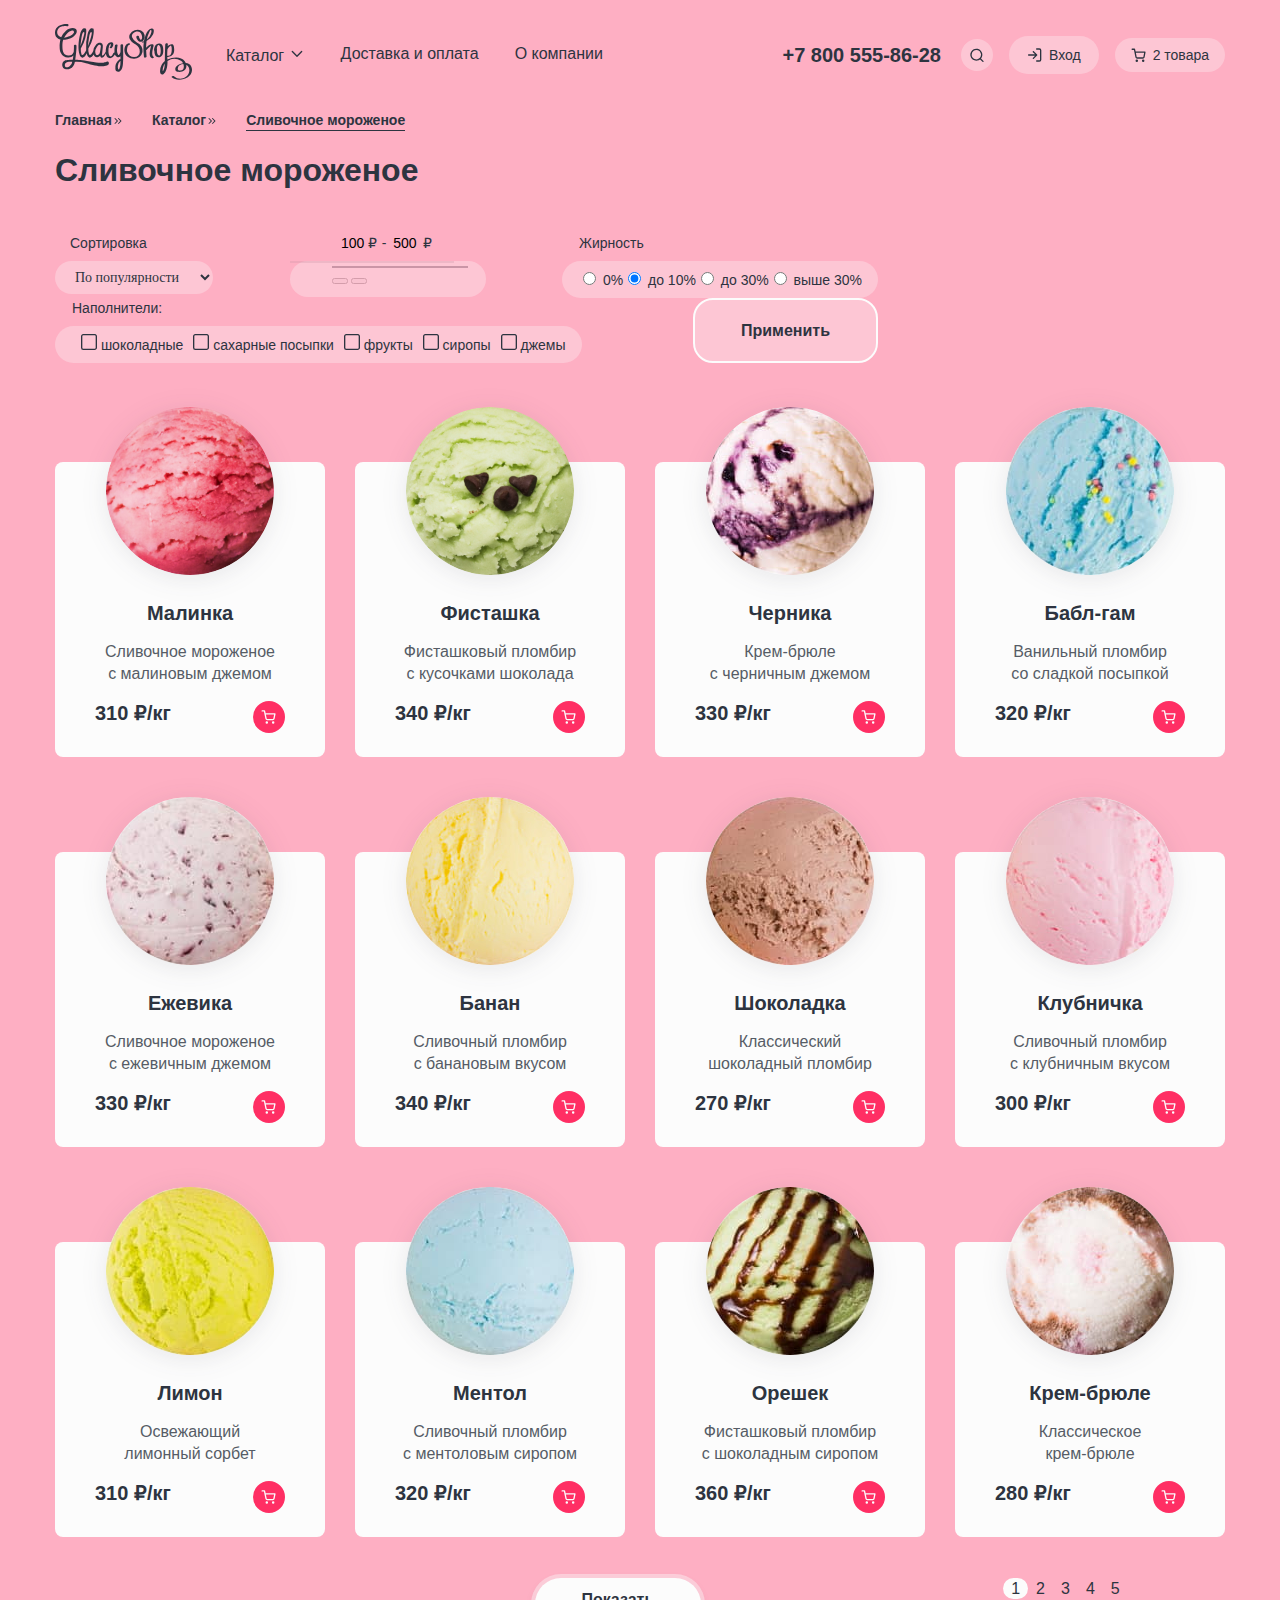
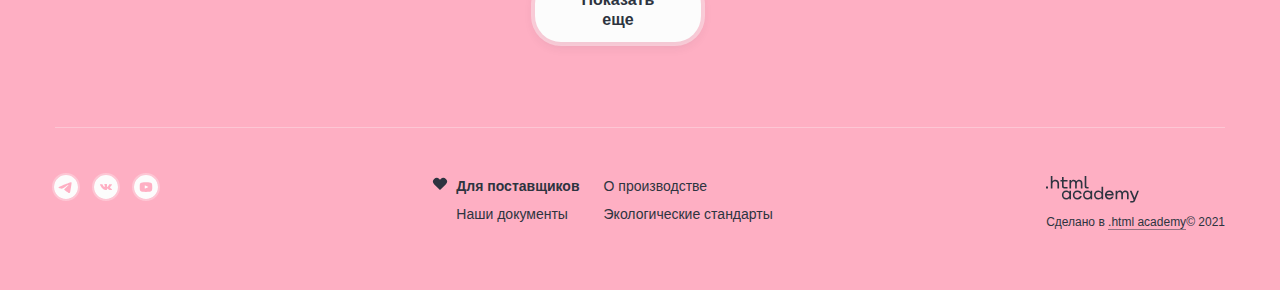
==== catalog.html @ df7fa011 "Вносит правки" ====
<!DOCTYPE html>
<html lang="ru">
  <head>
    <meta charset="utf-8">
    <title>HTML Academy: Глейси</title>
    <link rel="stylesheet" href="styles/styles.css">
  </head>
  <body>
    <header class="page-header">
      <nav class="navigation">
        <a class="main-logo" href="index.html">
          <img src="images/gllacy-logo.svg" width="137" height="56" alt="Логотип Глейси">
        </a>
        <ul class="navigation-list">
          <li class="navigation-item"> <!--Добавить к каталогу класс navigation-link-catalog для отображения выпадающего меню-->

            <a class="navigation-link navigation-link-catalog" href="catalog.html">
              Каталог
              <svg xmlns="http://www.w3.org/2000/svg" class="catalog-arrow-down" width="16" height="17" fill="none" viewBox="0 0 16 17"><path fill="#2D3440" fill-rule="evenodd" d="M3.808 7.053a.667.667 0 1 0-.943.943l4.66 4.66a.664.664 0 0 0 .955 0l4.661-4.66a.667.667 0 0 0-.942-.943l-4.196 4.195-4.195-4.195Z" clip-rule="evenodd"/></svg></a>
            <ul class="navigation-list-sub">
              <li class="navigation-item-sub">
                <a class="navigation-link-sub" href="#" >Новинки</a>
              </li>
              <li class="navigation-item-sub">
                <a class="navigation-link-sub" href="catalog.html" >Сливочное</a>
              </li>
              <li class="navigation-item-sub">
                <a class="navigation-link-sub" href="#" >Щербеты</a>
              </li>
              <li class="navigation-item-sub">
                <a class="navigation-link-sub" href="#" >Фруктовый лед</a>
              </li>
              <li class="navigation-item-sub">
                <a class="navigation-link-sub" href="#" >Мелорин</a>
              </li>
            </ul>
          </li>
          <li class="navigation-item">
            <a class="navigation-link" href="delivery-and-payment.html" >Доставка и оплата</a>
          </li>
          <li class="navigation-item">
            <a class="navigation-link" href="about.html" >О компании</a>
          </li>
        </ul>
        <address class="contacts-address">
          <a class="contacts-phone" href="tel:+78005558628">+7 800 555-86-28</a>
        </address>
        <ul class="navigation-list navigation-list-icon">
          <li class="navigation-item-icon">
            <a class="navigation-link-icon navigation-link-search" href="#">
              <span class="visually-hidden">
                Поиск
              </span>
              <svg xmlns="http://www.w3.org/2000/svg" class="navigation-icon" width="16" height="17" fill="none" viewBox="0 0 16 17"><path fill="#2D3440" fill-rule="evenodd" d="M2.663 8.188a4.667 4.667 0 1 1 8.028 3.237.67.67 0 0 0-.123.124 4.667 4.667 0 0 1-7.904-3.361Zm8.412 4.688a6 6 0 1 1 .943-.943l2.45 2.45a.667.667 0 1 1-.943.943l-2.45-2.45Z" clip-rule="evenodd"/></svg>
            </a>
            <div class="popover-search">
              <div class="popover-search-content">
                <form action="" method="get">
                  <input class="popover-search-field" name="search-popover" placeholder="Поиск по сайту" type="search">
                </form>
              </div>
            </div>
          </li>
          <li class="navigation-item-icon">
            <a class="navigation-link-icon navigation-link-login" href="#">
              <svg xmlns="http://www.w3.org/2000/svg" class="navigation-icon" width="16" height="17" fill="none" viewBox="0 0 16 17"><path fill="#2D3440" fill-rule="evenodd" d="M9 2.525c0-.369.298-.667.667-.667h2.666a2 2 0 0 1 2 2v9.333a2 2 0 0 1-2 2H9.667a.667.667 0 0 1 0-1.333h2.666A.667.667 0 0 0 13 13.19V3.858a.666.666 0 0 0-.667-.667H9.667A.667.667 0 0 1 9 2.525ZM5.862 4.72c.26-.26.682-.26.943 0l3.329 3.329a.69.69 0 0 1 .129.177.664.664 0 0 1-.13.774l-3.328 3.33a.667.667 0 1 1-.943-.944l2.195-2.195h-6.39a.667.667 0 1 1 0-1.333h6.39L5.862 5.663a.667.667 0 0 1 0-.943Z" clip-rule="evenodd"/></svg>
              Вход</a>
              <div class="popover-login">
                <div class="popover-login-content">
                  <h2 class="popover-login-title">Личный кабинет</h2>
                  <form class="login-form" action="https://echo.htmlacademy.ru/" method="post">
                    <p class="field-group">
                      <label for="login-email" class="visually-hidden">Email</label>
                <input class="login-form-field login-form-field-email" placeholder="email@example.com" type="email" name="login-email" id="login-email" required>
                    </p>
                    <p class="field-group">
                      <label class="visually-hidden" for="login-password">Пароль</label>
                      <input class="login-form-field"  placeholder="Введите пароль" type="password" id="login-password" name="login-password" required>
                    </p>
                  </form>
                  <div class="login-footer">
                      <button class="button login-button button-red" type="submit">Войти</button>
                    <ul class="popover-login-link">
                      <li class="login-link"><a href="#">Забыли пароль?</a></li>
                      <li class="login-link"><a href="#">Регистрация</a></li>
                    </ul>
                  </div>
                </div>
              </div>
          </li>
          <li class="navigation-item-icon">

            <!--Добавить navigation-link-basket-none для отображения поповера с отсутствием товаров-->

            <a class="navigation-link-icon navigation-link-basket" href="#">
              <span class="visually-hidden">Корзина</span>
              <svg xmlns="http://www.w3.org/2000/svg" class="navigation-icon" width="16" height="17" fill="none" viewBox="0 0 16 17"><path fill="#2D3440" fill-rule="evenodd" d="M1.167 2.108a.667.667 0 0 0 0 1.333h1.77l.468 2.336a.664.664 0 0 0 .011.053l.967 4.833a1.826 1.826 0 0 0 1.819 1.47h5.62a1.826 1.826 0 0 0 1.819-1.47l.001-.005.927-4.861a.667.667 0 0 0-.655-.792H4.611l-.473-2.361a.667.667 0 0 0-.654-.536H1.167Zm4.524 8.294-.813-4.064h8.23l-.775 4.067a.493.493 0 0 1-.492.395H6.183a.492.492 0 0 1-.492-.397Zm-1.134 3.961a1.246 1.246 0 1 1 2.492 0 1.246 1.246 0 0 1-2.492 0Zm6.374 0a1.246 1.246 0 1 1 2.491 0 1.246 1.246 0 0 1-2.491 0Z" clip-rule="evenodd"/></svg>
              <div class="goods">2 товара</div>
            </a>
            <div class="popover-cart-none">
              <div class="popover-cart-none-content">
                <h2 class="popover-cart-none-title">Ваша корзина пока пуста</h2>
              </div>
            </div>
            <div class="popover popover-cart">
              <div class="popover-content">
                <h2 class="popover-title">Корзина</h2>
                <ul class="cart-items-list">
                  <li class="cart-item">
                    <a class="popover-cart-link" href="#">
                      <img class="popover-cart-image" src="images/catalog/catalog-1.jpg" width="46" height="46" alt="Малинка">
                    </a>
                      <div class="cart-titles">
                        <a class="popover-cart-link" href="#">
                          <h3 class="popover-cart-title">Малинка</h3>
                          <span class="popover-cart-subtitle">1 кг х 310 ₽</span>
                        </a>
                      </div>
                    <b class="popover-cart-price">310 ₽</b>
                    <button class="cart-item-button" type="button">
                      <svg xmlns="http://www.w3.org/2000/svg" class="popover-delete" width="16" height="16" fill="none" viewBox="0 0 16 16"><path fill="#2D3440" fill-rule="evenodd" d="M12.803 4.138a.667.667 0 1 0-.943-.943L8 7.056l-3.862-3.86a.667.667 0 1 0-.943.942L7.056 8l-3.86 3.861a.667.667 0 1 0 .942.943L8 8.942l3.861 3.861a.667.667 0 1 0 .943-.943L8.942 8l3.861-3.862Z" clip-rule="evenodd"/></svg>
                      <span class="visually-hidden">Удалить</span>
                    </button>
                  </li>
                  <li class="cart-item">
                    <a class="popover-cart-link" href="#">
                      <img class="popover-cart-image" src="images/catalog/catalog-4.jpg" width="46" height="46" alt="Бабл-гам">
                    </a>
                    <div class="cart-titles">
                      <a class="popover-cart-link" href="#">
                        <h3 class="popover-cart-title">Бабл-гам</h3>
                        <span class="popover-cart-subtitle">1,5 кг х 320 ₽</span>
                      </a>
                    </div>
                    <b class="popover-cart-price">480 ₽</b>
                    <button class="cart-item-button" type="button">
                      <svg xmlns="http://www.w3.org/2000/svg" class="popover-delete" width="16" height="16" fill="none" viewBox="0 0 16 16"><path fill="#2D3440" fill-rule="evenodd" d="M12.803 4.138a.667.667 0 1 0-.943-.943L8 7.056l-3.862-3.86a.667.667 0 1 0-.943.942L7.056 8l-3.86 3.861a.667.667 0 1 0 .942.943L8 8.942l3.861 3.861a.667.667 0 1 0 .943-.943L8.942 8l3.861-3.862Z" clip-rule="evenodd"/></svg>
                      <span class="visually-hidden">Удалить</span>
                    </button>
                  </li>
                </ul>
                <a class="popover-button button button-red" href="#">Оформить заказ</a>
                <span class="popover-total">Итого: 790 ₽</span>
              </div>
            </div>
          </li>
        </ul>
      </nav>
    </header>
    <main class="main-inner main-container">
      <div class="page-container">
        <section class="filters">
          <header class="inner-header">
            <h1 class="visually-hidden">Каталог</h1>
            <ul class="breadcrumbs">
              <li class="breadcrumbs-item">
                <a class="breadcrumbs-link" href="index.html">Главная</a>
              </li>
              <li class="breadcrumbs-item">
                <a class="breadcrumbs-link" href="">Каталог</a>
              </li>
              <li class="breadcrumbs-item">
                <a class="breadcrumbs-link" href="">Сливочное мороженое</a>
              </li>
            </ul>
            <h1 class="page-title catalog-title">Сливочное мороженое</h1>
          </header>
          <section class="catalog-products">
            <h2 class="visually-hidden">Фильтры каталога</h2>
            <fieldset class="catalog-filter-group">
                  <form class="catalog-filter" action="https://echo.htmlacademy.ru/" method="get">
                      <label class="catalog-filter-title" for="select">Сортировка</label>
                    <select class="select-control catalog-filter-list" id="select">
                      <option value="popular">По популярности</option>
                      <option value="cheap">Сначала дешёвые</option>
                      <option value="expensive">Сначала дорогие</option>
                    </select>
                  </form>
              </fieldset>
              <fieldset class="catalog-filter-group">
                  <div class="range-wrapper-inputs">
                    <label class="catalog-filter-label">
                      <input class="range-input" type="number" value="100" name="min-price"> ₽
                    </label>
                    <span>-</span>
                    <label class="catalog-filter-label">
                      <input class="range-input" type="number" value="500" name="max-price" style="width: 37px"> ₽
                    </label>
                  </div>
                <div class="range">
                  <div class="range-scale">
                    <div class="range-bar" style="left: 42px; width: 136px">
                      <button type="button" class="range-toggle toggle-min">
                        <span class="visually-hidden">Изменить минимальную цену.</span>
                      </button>
                      <button type="button" class="range-toggle toggle-max">
                        <span class="visually-hidden">Изменить максимальную цену.</span>
                      </button>
                    </div>
                  </div>
                </div>
              </fieldset>

              <fieldset class="catalog-filter-group fat-filter">
                <legend class="catalog-filter-title">Жирность</legend>
                <ul class="catalog-filter-list">
                  <li class="catalog-filter-item">
                    <label class="control">
                      <input class="control-input" type="radio" name="fat-content" value="0%">

                      0%
                    </label>
                  </li>
                  <li class="catalog-filter-item">
                    <label class="control">
                      <input class="control-input" type="radio" name="fat-content" value="до 10%" checked>

                      до 10%
                    </label>
                  </li>
                  <li class="catalog-filter-item">
                    <label class="control">
                      <input class="control-input" type="radio" name="fat-content" value="до 30%">

                      до 30%
                    </label>
                  </li>
                  <li class="catalog-filter-item">
                    <label class="control">
                      <input class="control-input" type="radio" name="fat-content" value="above-30%">

                      выше 30%
                    </label>
                  </li>
                </ul>
              </fieldset>
              <fieldset class="catalog-filter-group">
                <legend class="catalog-filter-title">Наполнители:</legend>
                <ul class="catalog-filter-list">
                  <li class="catalog-filter-item">
                    <label class="control-fillers">
                      <input class="control-input visually-hidden" type="checkbox" name="chocolate" checked>
                      <span class="control-mark"><svg xmlns="http://www.w3.org/2000/svg" class="control-mark-icon" width="16" height="16" fill="none" viewBox="0 0 16 16"><g clip-path="url(#a)"><path fill="#2D3440" fill-rule="evenodd" d="M1.615 1.615a.963.963 0 0 1 .68-.282h11.408c.242 0 .34.029.395.053.057.025.13.074.286.23a.91.91 0 0 1 .282.68v11.369a.963.963 0 0 1-.964 1H2.296a.963.963 0 0 1-.963-.963V2.296c0-.255.102-.5.282-.68Zm14.223 12.929a2.294 2.294 0 0 1-2.136 1.454H2.296A2.296 2.296 0 0 1 0 13.702V2.296A2.296 2.296 0 0 1 1.459.158.664.664 0 0 1 1.889 0h11.814c.337 0 .643.038.934.166.287.127.5.318.69.507.481.481.672 1.057.672 1.623V14.11c0 .166-.06.318-.16.435Z" clip-rule="evenodd"/></g><defs><clipPath id="a"><path fill="#fff" d="M0 0h16v16H0z"/></clipPath></defs></svg></span>
                      <span class="control-label">шоколадные</span>
                    </label>
                  </li>
                  <li class="catalog-filter-item">
                    <label class="control-fillers">
                      <input class="control-input visually-hidden" type="checkbox" name="sugar-sprinkles" checked>
                      <span class="control-mark"><svg xmlns="http://www.w3.org/2000/svg" class="control-mark-icon" width="16" height="16" fill="none" viewBox="0 0 16 16"><g clip-path="url(#a)"><path fill="#2D3440" fill-rule="evenodd" d="M1.615 1.615a.963.963 0 0 1 .68-.282h11.408c.242 0 .34.029.395.053.057.025.13.074.286.23a.91.91 0 0 1 .282.68v11.369a.963.963 0 0 1-.964 1H2.296a.963.963 0 0 1-.963-.963V2.296c0-.255.102-.5.282-.68Zm14.223 12.929a2.294 2.294 0 0 1-2.136 1.454H2.296A2.296 2.296 0 0 1 0 13.702V2.296A2.296 2.296 0 0 1 1.459.158.664.664 0 0 1 1.889 0h11.814c.337 0 .643.038.934.166.287.127.5.318.69.507.481.481.672 1.057.672 1.623V14.11c0 .166-.06.318-.16.435Z" clip-rule="evenodd"/></g><defs><clipPath id="a"><path fill="#fff" d="M0 0h16v16H0z"/></clipPath></defs></svg></span>
                      <span class="control-label">сахарные посыпки</span>
                    </label>
                  </li>
                  <li class="catalog-filter-item">
                    <label class="control-fillers">
                      <input class="control-input visually-hidden" type="checkbox" name="fruits">
                      <span class="control-mark"><svg xmlns="http://www.w3.org/2000/svg" class="control-mark-icon" width="16" height="16" fill="none" viewBox="0 0 16 16"><g clip-path="url(#a)"><path fill="#2D3440" fill-rule="evenodd" d="M1.615 1.615a.963.963 0 0 1 .68-.282h11.408c.242 0 .34.029.395.053.057.025.13.074.286.23a.91.91 0 0 1 .282.68v11.369a.963.963 0 0 1-.964 1H2.296a.963.963 0 0 1-.963-.963V2.296c0-.255.102-.5.282-.68Zm14.223 12.929a2.294 2.294 0 0 1-2.136 1.454H2.296A2.296 2.296 0 0 1 0 13.702V2.296A2.296 2.296 0 0 1 1.459.158.664.664 0 0 1 1.889 0h11.814c.337 0 .643.038.934.166.287.127.5.318.69.507.481.481.672 1.057.672 1.623V14.11c0 .166-.06.318-.16.435Z" clip-rule="evenodd"/></g><defs><clipPath id="a"><path fill="#fff" d="M0 0h16v16H0z"/></clipPath></defs></svg></span>
                      <span class="control-label">фрукты</span>
                    </label>
                  </li>
                  <li class="catalog-filter-item">
                    <label class="control-fillers">
                      <input class="control-input visually-hidden" type="checkbox" name="syrups">
                      <span class="control-mark"><svg xmlns="http://www.w3.org/2000/svg" class="control-mark-icon" width="16" height="16" fill="none" viewBox="0 0 16 16"><g clip-path="url(#a)"><path fill="#2D3440" fill-rule="evenodd" d="M1.615 1.615a.963.963 0 0 1 .68-.282h11.408c.242 0 .34.029.395.053.057.025.13.074.286.23a.91.91 0 0 1 .282.68v11.369a.963.963 0 0 1-.964 1H2.296a.963.963 0 0 1-.963-.963V2.296c0-.255.102-.5.282-.68Zm14.223 12.929a2.294 2.294 0 0 1-2.136 1.454H2.296A2.296 2.296 0 0 1 0 13.702V2.296A2.296 2.296 0 0 1 1.459.158.664.664 0 0 1 1.889 0h11.814c.337 0 .643.038.934.166.287.127.5.318.69.507.481.481.672 1.057.672 1.623V14.11c0 .166-.06.318-.16.435Z" clip-rule="evenodd"/></g><defs><clipPath id="a"><path fill="#fff" d="M0 0h16v16H0z"/></clipPath></defs></svg></span>
                      <span class="control-label">сиропы</span>
                    </label>
                  </li>
                  <li class="catalog-filter-item">
                    <label class="control-fillers">
                      <input class="control-input visually-hidden" type="checkbox" name="jams">
                      <span class="control-mark"><svg xmlns="http://www.w3.org/2000/svg" class="control-mark-icon" width="16" height="16" fill="none" viewBox="0 0 16 16"><g clip-path="url(#a)"><path fill="#2D3440" fill-rule="evenodd" d="M1.615 1.615a.963.963 0 0 1 .68-.282h11.408c.242 0 .34.029.395.053.057.025.13.074.286.23a.91.91 0 0 1 .282.68v11.369a.963.963 0 0 1-.964 1H2.296a.963.963 0 0 1-.963-.963V2.296c0-.255.102-.5.282-.68Zm14.223 12.929a2.294 2.294 0 0 1-2.136 1.454H2.296A2.296 2.296 0 0 1 0 13.702V2.296A2.296 2.296 0 0 1 1.459.158.664.664 0 0 1 1.889 0h11.814c.337 0 .643.038.934.166.287.127.5.318.69.507.481.481.672 1.057.672 1.623V14.11c0 .166-.06.318-.16.435Z" clip-rule="evenodd"/></g><defs><clipPath id="a"><path fill="#fff" d="M0 0h16v16H0z"/></clipPath></defs></svg></span>
                      <span class="control-label">джемы</span>
                    </label>
                  </li>
                </ul>
              </fieldset>
              <button class="button-light" type="submit">Применить</button>
          </section>
        </section>
        <section class="catalog-products">
          <ul class="product-list">
            <li class="product-card">
              <a class="product-card-link" href="product.html">
                <img class="product-card-image" src="images/catalog/catalog-1.jpg" width="168" height="168" alt="Малинка">
                <h3 class="product-card-title">Малинка</h3>
                <p class="description">Сливочное мороженое <br> с малиновым джемом</p>
              </a>
              <div class="price-and-basket">
                <b class="product-card-price">310 ₽/кг</b>
                <button class="product-card-button button-basket" type="button">
                  <svg xmlns="http://www.w3.org/2000/svg" class="product-card-icon" width="16" height="16" fill="none" viewBox="0 0 16 16"><path fill="#FCFCFC" fill-rule="evenodd" d="M1.167 1.25a.667.667 0 0 0 0 1.333h1.77l.468 2.336a.664.664 0 0 0 .011.053l.967 4.833a1.825 1.825 0 0 0 1.819 1.47h5.62a1.826 1.826 0 0 0 1.819-1.47l.001-.005.927-4.861a.667.667 0 0 0-.655-.792H4.611l-.473-2.361a.667.667 0 0 0-.654-.536H1.167ZM5.69 9.544 4.878 5.48h8.23l-.775 4.067a.492.492 0 0 1-.492.395H6.183a.492.492 0 0 1-.492-.397Zm-1.134 3.961a1.246 1.246 0 1 1 2.492 0 1.246 1.246 0 0 1-2.492 0Zm6.374 0a1.246 1.246 0 1 1 2.491 0 1.246 1.246 0 0 1-2.491 0Z" clip-rule="evenodd"/></svg>
                  <span class="visually-hidden">В корзину</span>
                </button>
              </div>
            </li>
            <li class="product-card">
              <a class="product-card-link" href="product.html">
                <img class="product-card-image" src="images/catalog/catalog-2.jpg" width="168" height="168" alt="Фисташка">
                <h3 class="product-card-title">Фисташка</h3>
                <p class="description">Фисташковый пломбир <br> с кусочками шоколада</p>
              </a>
              <div class="price-and-basket">
                <b class="product-card-price">340 ₽/кг</b>
                <button class="product-card-button button-basket" type="button">
                  <svg xmlns="http://www.w3.org/2000/svg" class="product-card-icon" width="16" height="16" fill="none" viewBox="0 0 16 16"><path fill="#FCFCFC" fill-rule="evenodd" d="M1.167 1.25a.667.667 0 0 0 0 1.333h1.77l.468 2.336a.664.664 0 0 0 .011.053l.967 4.833a1.825 1.825 0 0 0 1.819 1.47h5.62a1.826 1.826 0 0 0 1.819-1.47l.001-.005.927-4.861a.667.667 0 0 0-.655-.792H4.611l-.473-2.361a.667.667 0 0 0-.654-.536H1.167ZM5.69 9.544 4.878 5.48h8.23l-.775 4.067a.492.492 0 0 1-.492.395H6.183a.492.492 0 0 1-.492-.397Zm-1.134 3.961a1.246 1.246 0 1 1 2.492 0 1.246 1.246 0 0 1-2.492 0Zm6.374 0a1.246 1.246 0 1 1 2.491 0 1.246 1.246 0 0 1-2.491 0Z" clip-rule="evenodd"/></svg>
                  <span class="visually-hidden">В корзину</span>
                </button>
              </div>
            </li>
            <li class="product-card">
              <a class="product-card-link" href="product.html">
                <img class="product-card-image" src="images/catalog/catalog-3.jpg" width="168" height="168" alt="Черника">
                <h3 class="product-card-title">Черника</h3>
                <p class="description">Крем-брюле <br> с черничным джемом</p>
              </a>
              <div class="price-and-basket">
                <b class="product-card-price">330 ₽/кг</b>
                <button class="product-card-button button-basket" type="button">
                  <svg xmlns="http://www.w3.org/2000/svg" class="product-card-icon" width="16" height="16" fill="none" viewBox="0 0 16 16"><path fill="#FCFCFC" fill-rule="evenodd" d="M1.167 1.25a.667.667 0 0 0 0 1.333h1.77l.468 2.336a.664.664 0 0 0 .011.053l.967 4.833a1.825 1.825 0 0 0 1.819 1.47h5.62a1.826 1.826 0 0 0 1.819-1.47l.001-.005.927-4.861a.667.667 0 0 0-.655-.792H4.611l-.473-2.361a.667.667 0 0 0-.654-.536H1.167ZM5.69 9.544 4.878 5.48h8.23l-.775 4.067a.492.492 0 0 1-.492.395H6.183a.492.492 0 0 1-.492-.397Zm-1.134 3.961a1.246 1.246 0 1 1 2.492 0 1.246 1.246 0 0 1-2.492 0Zm6.374 0a1.246 1.246 0 1 1 2.491 0 1.246 1.246 0 0 1-2.491 0Z" clip-rule="evenodd"/></svg>
                  <span class="visually-hidden">В корзину</span>
                </button>
              </div>
            </li>
            <li class="product-card">
              <a class="product-card-link" href="product.html">
                <img class="product-card-image" src="images/catalog/catalog-4.jpg" width="168" height="168" alt="Бабл-гам">
                <h3 class="product-card-title">Бабл-гам</h3>
                <p class="description">Ванильный пломбир <br> со сладкой посыпкой</p>
              </a>
              <div class="price-and-basket">
                <b class="product-card-price">320 ₽/кг</b>
                <button class="product-card-button button-basket" type="button">
                  <svg xmlns="http://www.w3.org/2000/svg" class="product-card-icon" width="16" height="16" fill="none" viewBox="0 0 16 16"><path fill="#FCFCFC" fill-rule="evenodd" d="M1.167 1.25a.667.667 0 0 0 0 1.333h1.77l.468 2.336a.664.664 0 0 0 .011.053l.967 4.833a1.825 1.825 0 0 0 1.819 1.47h5.62a1.826 1.826 0 0 0 1.819-1.47l.001-.005.927-4.861a.667.667 0 0 0-.655-.792H4.611l-.473-2.361a.667.667 0 0 0-.654-.536H1.167ZM5.69 9.544 4.878 5.48h8.23l-.775 4.067a.492.492 0 0 1-.492.395H6.183a.492.492 0 0 1-.492-.397Zm-1.134 3.961a1.246 1.246 0 1 1 2.492 0 1.246 1.246 0 0 1-2.492 0Zm6.374 0a1.246 1.246 0 1 1 2.491 0 1.246 1.246 0 0 1-2.491 0Z" clip-rule="evenodd"/></svg>
                  <span class="visually-hidden">В корзину</span>
                </button>
              </div>
            </li>
            <li class="product-card">
              <a class="product-card-link" href="product.html">
                <img class="product-card-image" src="images/catalog/catalog-5.jpg" width="168" height="168" alt="Ежевика">
                <h3 class="product-card-title">Ежевика</h3>
                <p class="description">Сливочное мороженое <br> с ежевичным джемом</p>
              </a>
              <div class="price-and-basket">
                <b class="product-card-price">330 ₽/кг</b>
                <button class="product-card-button button-basket" type="button">
                  <svg xmlns="http://www.w3.org/2000/svg" class="product-card-icon" width="16" height="16" fill="none" viewBox="0 0 16 16"><path fill="#FCFCFC" fill-rule="evenodd" d="M1.167 1.25a.667.667 0 0 0 0 1.333h1.77l.468 2.336a.664.664 0 0 0 .011.053l.967 4.833a1.825 1.825 0 0 0 1.819 1.47h5.62a1.826 1.826 0 0 0 1.819-1.47l.001-.005.927-4.861a.667.667 0 0 0-.655-.792H4.611l-.473-2.361a.667.667 0 0 0-.654-.536H1.167ZM5.69 9.544 4.878 5.48h8.23l-.775 4.067a.492.492 0 0 1-.492.395H6.183a.492.492 0 0 1-.492-.397Zm-1.134 3.961a1.246 1.246 0 1 1 2.492 0 1.246 1.246 0 0 1-2.492 0Zm6.374 0a1.246 1.246 0 1 1 2.491 0 1.246 1.246 0 0 1-2.491 0Z" clip-rule="evenodd"/></svg>
                  <span class="visually-hidden">В корзину</span>
                </button>
              </div>
            </li>
            <li class="product-card">
              <a class="product-card-link" href="product.html">
                <img class="product-card-image" src="images/catalog/catalog-6.jpg" width="168" height="168" alt="Банан">
                <h3 class="product-card-title">Банан</h3>
                <p class="description">Сливочный пломбир <br> с банановым вкусом</p>
              </a>
              <div class="price-and-basket">
                <b class="product-card-price">340 ₽/кг</b>
                <button class="product-card-button button-basket" type="button">
                  <svg xmlns="http://www.w3.org/2000/svg" class="product-card-icon" width="16" height="16" fill="none" viewBox="0 0 16 16"><path fill="#FCFCFC" fill-rule="evenodd" d="M1.167 1.25a.667.667 0 0 0 0 1.333h1.77l.468 2.336a.664.664 0 0 0 .011.053l.967 4.833a1.825 1.825 0 0 0 1.819 1.47h5.62a1.826 1.826 0 0 0 1.819-1.47l.001-.005.927-4.861a.667.667 0 0 0-.655-.792H4.611l-.473-2.361a.667.667 0 0 0-.654-.536H1.167ZM5.69 9.544 4.878 5.48h8.23l-.775 4.067a.492.492 0 0 1-.492.395H6.183a.492.492 0 0 1-.492-.397Zm-1.134 3.961a1.246 1.246 0 1 1 2.492 0 1.246 1.246 0 0 1-2.492 0Zm6.374 0a1.246 1.246 0 1 1 2.491 0 1.246 1.246 0 0 1-2.491 0Z" clip-rule="evenodd"/></svg>
                  <span class="visually-hidden">В корзину</span>
                </button>
              </div>
            </li>
            <li class="product-card">
              <a class="product-card-link" href="product.html">
                <img class="product-card-image" src="images/catalog/catalog-7.jpg" width="168" height="168" alt="Шоколадка">
                <h3 class="product-card-title">Шоколадка</h3>
                <p class="description">Классический <br> шоколадный пломбир</p>
              </a>
              <div class="price-and-basket">
                <b class="product-card-price">270 ₽/кг</b>
                <button class="product-card-button button-basket" type="button">
                  <svg xmlns="http://www.w3.org/2000/svg" class="product-card-icon" width="16" height="16" fill="none" viewBox="0 0 16 16"><path fill="#FCFCFC" fill-rule="evenodd" d="M1.167 1.25a.667.667 0 0 0 0 1.333h1.77l.468 2.336a.664.664 0 0 0 .011.053l.967 4.833a1.825 1.825 0 0 0 1.819 1.47h5.62a1.826 1.826 0 0 0 1.819-1.47l.001-.005.927-4.861a.667.667 0 0 0-.655-.792H4.611l-.473-2.361a.667.667 0 0 0-.654-.536H1.167ZM5.69 9.544 4.878 5.48h8.23l-.775 4.067a.492.492 0 0 1-.492.395H6.183a.492.492 0 0 1-.492-.397Zm-1.134 3.961a1.246 1.246 0 1 1 2.492 0 1.246 1.246 0 0 1-2.492 0Zm6.374 0a1.246 1.246 0 1 1 2.491 0 1.246 1.246 0 0 1-2.491 0Z" clip-rule="evenodd"/></svg>
                  <span class="visually-hidden">В корзину</span>
                </button>
              </div>
            </li>
            <li class="product-card">
              <a class="product-card-link" href="product.html">
                <img class="product-card-image" src="images/catalog/catalog-8.jpg" width="168" height="168" alt="Клубничка">
                <h3 class="product-card-title">Клубничка</h3>
                <p class="description">Сливочный пломбир <br> с клубничным вкусом</p>
              </a>
              <div class="price-and-basket">
                <b class="product-card-price">300 ₽/кг</b>
                <button class="product-card-button button-basket" type="button">
                  <svg xmlns="http://www.w3.org/2000/svg" class="product-card-icon" width="16" height="16" fill="none" viewBox="0 0 16 16"><path fill="#FCFCFC" fill-rule="evenodd" d="M1.167 1.25a.667.667 0 0 0 0 1.333h1.77l.468 2.336a.664.664 0 0 0 .011.053l.967 4.833a1.825 1.825 0 0 0 1.819 1.47h5.62a1.826 1.826 0 0 0 1.819-1.47l.001-.005.927-4.861a.667.667 0 0 0-.655-.792H4.611l-.473-2.361a.667.667 0 0 0-.654-.536H1.167ZM5.69 9.544 4.878 5.48h8.23l-.775 4.067a.492.492 0 0 1-.492.395H6.183a.492.492 0 0 1-.492-.397Zm-1.134 3.961a1.246 1.246 0 1 1 2.492 0 1.246 1.246 0 0 1-2.492 0Zm6.374 0a1.246 1.246 0 1 1 2.491 0 1.246 1.246 0 0 1-2.491 0Z" clip-rule="evenodd"/></svg>
                  <span class="visually-hidden">В корзину</span>
                </button>
              </div>
            </li>
            <li class="product-card">
              <a class="product-card-link" href="product.html">
                <img class="product-card-image" src="images/catalog/catalog-9.jpg" width="168" height="168" alt="Лимон">
                <h3 class="product-card-title">Лимон</h3>
                <p class="description">Освежающий <br> лимонный сорбет</p>
              </a>
              <div class="price-and-basket">
                <b class="product-card-price">310 ₽/кг</b>
                <button class="product-card-button button-basket" type="button">
                  <svg xmlns="http://www.w3.org/2000/svg" class="product-card-icon" width="16" height="16" fill="none" viewBox="0 0 16 16"><path fill="#FCFCFC" fill-rule="evenodd" d="M1.167 1.25a.667.667 0 0 0 0 1.333h1.77l.468 2.336a.664.664 0 0 0 .011.053l.967 4.833a1.825 1.825 0 0 0 1.819 1.47h5.62a1.826 1.826 0 0 0 1.819-1.47l.001-.005.927-4.861a.667.667 0 0 0-.655-.792H4.611l-.473-2.361a.667.667 0 0 0-.654-.536H1.167ZM5.69 9.544 4.878 5.48h8.23l-.775 4.067a.492.492 0 0 1-.492.395H6.183a.492.492 0 0 1-.492-.397Zm-1.134 3.961a1.246 1.246 0 1 1 2.492 0 1.246 1.246 0 0 1-2.492 0Zm6.374 0a1.246 1.246 0 1 1 2.491 0 1.246 1.246 0 0 1-2.491 0Z" clip-rule="evenodd"/></svg>
                  <span class="visually-hidden">В корзину</span>
                </button>
              </div>
            </li>
            <li class="product-card">
              <a class="product-card-link" href="product.html">
                <img class="product-card-image" src="images/catalog/catalog-10.jpg" width="168" height="168" alt="Ментол">
                <h3 class="product-card-title">Ментол</h3>
                <p class="description">Сливочный пломбир <br> с ментоловым сиропом</p>
              </a>
              <div class="price-and-basket">
                <b class="product-card-price">320 ₽/кг</b>
                <button class="product-card-button button-basket" type="button">
                  <svg xmlns="http://www.w3.org/2000/svg" class="product-card-icon" width="16" height="16" fill="none" viewBox="0 0 16 16"><path fill="#FCFCFC" fill-rule="evenodd" d="M1.167 1.25a.667.667 0 0 0 0 1.333h1.77l.468 2.336a.664.664 0 0 0 .011.053l.967 4.833a1.825 1.825 0 0 0 1.819 1.47h5.62a1.826 1.826 0 0 0 1.819-1.47l.001-.005.927-4.861a.667.667 0 0 0-.655-.792H4.611l-.473-2.361a.667.667 0 0 0-.654-.536H1.167ZM5.69 9.544 4.878 5.48h8.23l-.775 4.067a.492.492 0 0 1-.492.395H6.183a.492.492 0 0 1-.492-.397Zm-1.134 3.961a1.246 1.246 0 1 1 2.492 0 1.246 1.246 0 0 1-2.492 0Zm6.374 0a1.246 1.246 0 1 1 2.491 0 1.246 1.246 0 0 1-2.491 0Z" clip-rule="evenodd"/></svg>
                  <span class="visually-hidden">В корзину</span>
                </button>
              </div>
            </li>
            <li class="product-card">
              <a class="product-card-link" href="product.html">
                <img class="product-card-image" src="images/catalog/catalog-11.jpg" width="168" height="168" alt="Орешек">
                <h3 class="product-card-title">Орешек</h3>
                <p class="description">Фисташковый пломбир <br> с шоколадным сиропом</p>
              </a>
              <div class="price-and-basket">
                <b class="product-card-price">360 ₽/кг</b>
                <button class="product-card-button button-basket" type="button">
                  <svg xmlns="http://www.w3.org/2000/svg" class="product-card-icon" width="16" height="16" fill="none" viewBox="0 0 16 16"><path fill="#FCFCFC" fill-rule="evenodd" d="M1.167 1.25a.667.667 0 0 0 0 1.333h1.77l.468 2.336a.664.664 0 0 0 .011.053l.967 4.833a1.825 1.825 0 0 0 1.819 1.47h5.62a1.826 1.826 0 0 0 1.819-1.47l.001-.005.927-4.861a.667.667 0 0 0-.655-.792H4.611l-.473-2.361a.667.667 0 0 0-.654-.536H1.167ZM5.69 9.544 4.878 5.48h8.23l-.775 4.067a.492.492 0 0 1-.492.395H6.183a.492.492 0 0 1-.492-.397Zm-1.134 3.961a1.246 1.246 0 1 1 2.492 0 1.246 1.246 0 0 1-2.492 0Zm6.374 0a1.246 1.246 0 1 1 2.491 0 1.246 1.246 0 0 1-2.491 0Z" clip-rule="evenodd"/></svg>
                  <span class="visually-hidden">В корзину</span>
                </button>
              </div>
            </li>
            <li class="product-card">
              <a class="product-card-link" href="product.html">
                <img class="product-card-image" src="images/catalog/catalog-12.jpg" width="168" height="168" alt="Крем-брюле">
                <h3 class="product-card-title">Крем-брюле</h3>
                <p class="description">Классическое <br> крем-брюле </p>
              </a>
              <div class="price-and-basket">
                <b class="product-card-price">280 ₽/кг</b>
                <button class="product-card-button button-basket" type="button">
                  <svg xmlns="http://www.w3.org/2000/svg" class="product-card-icon" width="16" height="16" fill="none" viewBox="0 0 16 16"><path fill="#FCFCFC" fill-rule="evenodd" d="M1.167 1.25a.667.667 0 0 0 0 1.333h1.77l.468 2.336a.664.664 0 0 0 .011.053l.967 4.833a1.825 1.825 0 0 0 1.819 1.47h5.62a1.826 1.826 0 0 0 1.819-1.47l.001-.005.927-4.861a.667.667 0 0 0-.655-.792H4.611l-.473-2.361a.667.667 0 0 0-.654-.536H1.167ZM5.69 9.544 4.878 5.48h8.23l-.775 4.067a.492.492 0 0 1-.492.395H6.183a.492.492 0 0 1-.492-.397Zm-1.134 3.961a1.246 1.246 0 1 1 2.492 0 1.246 1.246 0 0 1-2.492 0Zm6.374 0a1.246 1.246 0 1 1 2.491 0 1.246 1.246 0 0 1-2.491 0Z" clip-rule="evenodd"/></svg>
                  <span class="visually-hidden">В корзину</span>
                </button>
              </div>
            </li>
          </ul>
          <div class="pagination-area">
            <button class="button-white button-white-loading pagination-show-more" type="button">Показать еще</button>
            <ul class="pagination">
              <li class="pagination-item">
                <a class="pagination-link pagination-prev pagination-disabled">
                  <span class="visually-hidden">Предыдущая страница</span>
                </a>
              </li>
              <li class="pagination-item">
                <a class="pagination-link pagination-current" href="#">1</a>
              </li>
              <li class="pagination-item">
                <a class="pagination-link" href="#">2</a>
              </li>
              <li class="pagination-item">
                <a class="pagination-link" href="#">3</a>
              </li>
              <li class="pagination-item">
                <a class="pagination-link" href="#">4</a>
              </li>
              <li class="pagination-item">
                <a class="pagination-link" href="#">5</a>
              </li>
              <li class="pagination-item">
                <a class="pagination-link pagination-next" href="#">
                  <span class="visually-hidden">Следующая страница</span>
                </a>
              </li>
            </ul>
          </div>
        </section>
      </div>
    </main>
    <footer class="page-footer inner-footer">
      <section class="social-contacts">
        <ul class="social-list">
          <li class="social-item">
            <a class="social-link social-tg" href="https://t.me/htmlacademy">
              <svg xmlns="http://www.w3.org/2000/svg" class="social-icon" width="28" height="28" fill="none" viewBox="0 0 28 28"><path fill="#FCFCFC" fill-rule="evenodd" d="M26 14c0 6.627-5.373 12-12 12S2 20.627 2 14 7.373 2 14 2s12 5.373 12 12Zm-11.57-3.141c-1.167.485-3.5 1.49-6.998 3.014-.568.226-.866.447-.893.663-.046.366.412.51 1.034.705.085.027.173.054.263.084.613.199 1.437.432 1.865.441.389.008.823-.152 1.302-.48 3.268-2.207 4.955-3.322 5.061-3.346.075-.017.179-.039.249.024.07.062.063.18.056.212-.046.193-1.84 1.862-2.77 2.726-.29.269-.495.46-.537.504-.094.097-.19.19-.282.279-.57.548-.996.96.024 1.632.49.323.882.59 1.273.856.427.291.853.581 1.405.943.14.092.274.187.405.28.497.355.944.673 1.496.623.32-.03.652-.331.82-1.23.397-2.126 1.179-6.73 1.36-8.628a2.112 2.112 0 0 0-.02-.472.506.506 0 0 0-.172-.325c-.143-.117-.365-.142-.465-.14-.451.008-1.143.249-4.476 1.635Z" clip-rule="evenodd"/><rect width="26" height="26" x="1" y="1" stroke="#FCFCFC" stroke-opacity=".3" stroke-width="2" rx="13"/></svg>
              <span class="visually-hidden">Телеграм</span>
            </a>
          </li>
          <li class="social-item">
            <a class="social-link social-vk" href="https://vk.com/htmlacademy">
              <svg xmlns="http://www.w3.org/2000/svg" class="social-icon" width="28" height="28" fill="none" viewBox="0 0 28 28"><path fill="#FCFCFC" fill-rule="evenodd" d="M26 14c0 6.627-5.373 12-12 12S2 20.627 2 14 7.373 2 14 2s12 5.373 12 12Zm-11.412 2.975h-.717s-1.582.083-2.976-1.188c-1.52-1.388-2.863-4.14-2.863-4.14s-.077-.18.007-.268c.095-.098.352-.104.352-.104l1.715-.01s.161.024.277.098a.476.476 0 0 1 .149.176s.277.615.644 1.17c.716 1.085 1.05 1.322 1.293 1.206.354-.17.248-1.533.248-1.533s.007-.495-.178-.716c-.143-.17-.414-.22-.533-.235-.096-.011.062-.207.267-.295.309-.133.854-.14 1.498-.135.501.005.645.032.842.074.455.096.44.405.41 1.07-.01.2-.02.43-.02.697 0 .06-.002.124-.004.19-.01.34-.023.73.233.876.132.074.453.011 1.256-1.185.381-.566.667-1.233.667-1.233s.062-.119.16-.17c.098-.052.232-.036.232-.036l1.805-.01s.542-.056.63.158c.091.226-.203.751-.94 1.612-.696.813-1.036 1.115-1.01 1.38.02.196.242.372.67.72.888.722 1.124 1.101 1.18 1.192a.447.447 0 0 0 .011.016c.398.578-.44.623-.44.623l-1.603.02s-.345.06-.798-.214c-.237-.142-.469-.375-.69-.597-.337-.339-.649-.652-.915-.578-.447.124-.433.967-.433.967s.004.18-.098.276c-.11.105-.328.126-.328.126Z" clip-rule="evenodd"/><rect width="26" height="26" x="1" y="1" stroke="#FCFCFC" stroke-opacity=".3" stroke-width="2" rx="13"/></svg>
              <span class="visually-hidden">Вконтакте</span>
            </a>
          </li>
          <li class="social-item">
            <a class="social-link social-yt" href="https://www.youtube.com/user/htmlacademyru">
              <svg xmlns="http://www.w3.org/2000/svg" class="social-icon" width="28" height="28" fill="none" viewBox="0 0 28 28"><path fill="#FCFCFC" d="m16.004 13.791-2.808-1.31c-.245-.114-.446.014-.446.285v2.468c0 .271.201.399.446.285l2.807-1.31c.246-.115.246-.303 0-.418ZM14 2C7.372 2 2 7.372 2 14s5.372 12 12 12 12-5.372 12-12S20.628 2 14 2Zm0 16.875c-6.143 0-6.25-.554-6.25-4.875S7.857 9.125 14 9.125c6.142 0 6.25.554 6.25 4.875s-.108 4.875-6.25 4.875Z"/><rect width="26" height="26" x="1" y="1" stroke="#FCFCFC" stroke-opacity=".3" stroke-width="2" rx="13"/></svg>
              <span class="visually-hidden">Ютуб</span>
            </a>
          </li>
        </ul>
      </section>
      <section class="suppliers">
        <ul class="navigation-list navigation-list-suppliers">
          <li class="navigation-item suppliers-item">
            <svg xmlns="http://www.w3.org/2000/svg" class="heart" width="16" height="16" fill="none" viewBox="0 0 16 16"><path fill="#2D3440" d="M13.89 2.994a3.667 3.667 0 0 0-5.186 0l-.706.707-.707-.707a3.668 3.668 0 0 0-5.187 5.187l.707.707 5.187 5.187 5.186-5.187.707-.707a3.667 3.667 0 0 0 0-5.187Z"/></svg>
            <a class="navigation-link-footer for-suppliers" href="">Для поставщиков</a>
          </li>
          <li class="navigation-item suppliers-item">
            <a class="navigation-link-footer" href="">
            О производстве
            </a>
          </li>
          <li class="navigation-item suppliers-item">
            <a class="navigation-link-footer" href="">
            Наши документы
            </a>
          </li>
          <li class="navigation-item suppliers-item">
            <a class="navigation-link-footer" href="">
            Экологические стандарты
            </a>
          </li>
        </ul>
      </section>
      <div class="credits">
        <a class="logo-academy" href="">
            <img class ="logo-academy" src="images/html-academy-logo.svg" width="93" height="27" alt="Логотип HTML Academy">
        </a>
        <p class="about-text">Сделано в <a class="htmlacademy-link" href="https://htmlacademy.ru/">.html academy</a>© 2021</p>
      </div>
    </footer>

  </body>
</html>
---- styles/styles.css ----
@font-face {
  font-family: "Inter";
  font-style: normal;
  font-weight: 400;
  src: url("../fonts/inter-400.woff2") format(woff2);
  font-display: swap;
}

@font-face {
  font-family: "Inter";
  font-style: normal;
  font-weight: 700;
  src: url("../fonts/inter-700.woff2") format(woff2);
  font-display: swap;
}

@font-face {
  font-family: "Inter";
  font-style: normal;
  font-weight: 900;
  src: url("../fonts/inter-900.woff2") format(woff2);
  font-display: swap;
}

*,
*::before,
*::after {
  box-sizing: border-box;
}

html{
  height: 100%;
}

body {
  margin: 0;
  display: flex;
  flex-direction: column;
  min-height: 100%;
  font-family: "Inter", sans-serif;
  font-size: 16px;
  line-height: 22px;
  color: #2D3440;
  background-color: #FEAFC3;
}

body.slider-2 {
  background-color: #69A9FF;
}

body.slider-3 {
  background-color: #FCC850;
}

body.slider-1 {
  background-color: #FEAFC3;
}

.slider__items {
  display: flex;
  padding: 136px 70px;
}

.slider__description {
  display: flex;
  flex-direction: column;
  align-items: center;
  width: 50%;
}

.slider__item {
  display: none;
}

.slider__item.active {
  display: block;
}

.slider__images {
  display: flex;
  justify-content: space-between;
  align-items: center;
  width: 50%;
}

.slider__image {
  width: 20%;
  order: 3;
  opacity: 0.4;
}

.slider__image::before{
  content: "";
  background-color: rgba(252, 252, 252, 0.4);
  float: left;
  width: 100px;
  height: 100px;
  margin: 50px -50px -70px 0px;
  border-radius: 50%;
}

.slider__image.active {
  width: 50%;
  order: 1;
  opacity: 1;
}

.slider__image.active + .slider__image {
  order: 2;
}

.slider__image.active::before{
  content: "";
  background-color: rgba(252, 252, 252, 0.4);
  float: left;
  width: 250px;
  height: 250px;
  margin: 25px -500px -400px -5px;
  border-radius: 50%;
}

.product-card-image-active{
  position: relative;
}

.pagination-right{
  border: none;
  margin: 0;
  padding: 0;
  background-color: inherit;
}

.pagination-right:hover{

}

.pagination-left{

  border: none;
  margin: 0;
  padding: 0;
  background-color: inherit;
}

img {
  max-width: 100%;
}

.slider__button {
  width: 12px;
  height: 12px;
  margin-right: 5px;
  border-radius: 50%;
  background-color: rgba(252, 252, 252, 0.30);
  border: none;
  cursor: pointer;
  border: solid 1px transparent;
  padding: 0;
  border: 1px solid transparent;
}

.slider__button.active {
  background-color: #FCFCFC;
}

.slider__button:hover{
  background-color: rgba(252, 252, 252, 0.30);
  border-radius: 100px;
  border-color: #FCFCFC;
}

.slider__button:active{
  border-radius: 100px;
  background-color: #FCFCFC;
}

.slider__button:focus-visible{
  background-color: rgba(252, 252, 252, 0.30);
  border-color: #2D3440;
}

a {
  color: #2D3440;
  text-decoration: none;
}

.visually-hidden {
  position: absolute;
  width: 1px;
  height: 1px;
  margin: -1px;
  border: 0;
  padding: 0;
  white-space: nowrap;
  clip-path: inset(100%);
  clip: rect(0 0 0 0);
  overflow: hidden;
}

.modal-container{
  position: fixed;
  top: 0;
  left: 0;
  display: flex;
  width: 100%;
  height: 100%;
  background-color: rgba(45, 52, 64, 0.3);
}

.modal{
  position: relative;
  margin: auto;
  padding: 64px;
  background-color: #FCFCFC;
  box-shadow: 0px 15px 40px 0px rgba(45, 52, 64, 0.12);
  width: 570px;
  min-height: 545px;
  border-radius: 8px;
}

.modal-container-close{
  display: none; /*Удалить для отображения модального окна*/
}

.modal-item-field{
  font-family: "Inter", sans-serif;
  width: 442px;
  height: 48px;
  border-radius: 4px;
  border: 1px solid #B9B9B9;
  background-color: #fff;
  padding: 14px 16px;
  color: #B9B9B9;
  line-height: 20px;
  margin-bottom: 16px;
  font-size: 16px;
}

.modal-item-field::placeholder{
  color: #B9B9B9;
}

.modal-item-field:hover{
  border-color: #2D3440;
}

.modal-item-field:active{
  box-shadow: 0 0 0 1px #2D3440;
}

.modal-item-field:focus-visible{
  box-shadow: 0 0 0 1px #2D3440;
}

.modal-title{
  margin-bottom: 32px;
}

.modal-item-field-message{
  min-height: 149px;
  margin-bottom: 32px;
  resize: none;
}

.modal-close-button {
  position: absolute;
  padding: 0;
  top: 30px;
  right: 30px;
  width: 20px;
  height: 20px;
  background-color: #ffffff;
  border: none;
  background-image: url("../images/close.svg");
  background-repeat: no-repeat;
  background-position: center;
  cursor: pointer;
}

.modal-close-button:hover{
  opacity: 0.6;
}

.modal-button{
  margin-left: 292px;
}

.page-header{
  padding-top: 24px;
  padding-bottom: 24px;
}

.navigation {
  display: flex;
  width: 1170px;
  margin: 0 auto;
  align-items: center;
}

.main-logo {
  width: 137px;
  margin-right: 16px;
}

.navigation-list {
  display: flex;
  margin: 0;
  padding: 0;
  max-width: 705px;
  list-style-type: none;
}

.navigation-list-icon {
  max-width: 510px;
  margin-left: 20px;
  display: flex;
  justify-content: space-between;
  align-items: center;
}

.navigation-link {
  display: block;
  padding: 8px 16px;
  flex-wrap: wrap;
  border: 2px solid transparent;
  border-radius: 30px;
}

.navigation-link:hover{
  background-color: rgba(252, 252, 252, 0.50);
}

.navigation-link:active{
  background-color: #FCFCFC;
}

.navigation-link:focus-visible{
  background-color: rgba(252, 252, 252, 0.50);
  border-color: #2D3440;
}

.navigation-link-icon{
  position: relative;
  padding: 6px 16px;
  display: block;
  background-color: rgba(252, 252, 252, 0.30);
}

.navigation-icon{
  position: absolute;
  top: 50%;
  left: 50%;
  transform: translate(-50%, -50%);
}

.navigation-link-search{
  padding: 0;
  background-color: rgba(252, 252, 252, 0.30);
  width: 32px;
  height: 32px;
  border-radius: 27px;
  align-items: center;
  justify-content: center;
  border: 2px solid transparent;
}

.navigation-link-search:hover{
  background-color: rgba(252, 252, 252, 0.50);
}

.navigation-link-search:active{
  background-color: #FCFCFC;
}

.navigation-link-search:focus-visible{
  background-color: rgba(252, 252, 252, 0.50);
  border-color: #2D3440;
}

.popover-search{
  position: absolute;
  top: 45px;
  right: 0;
  width: 356px;
  height: 96px;
  padding: 24px 16px;
  border-radius: 4px;
  background-color: #FCFCFC;
  color: #B9B9B9;
  box-shadow: 0px 8px 16px 0px rgba(45, 52, 64, 0.12);
  display: none; /*Удалить для отображения поповера*/
}

.popover-search-field{
  width: 324px;
  height: 48px;
  padding: 14px;
  padding-left: 16px;
  color: rgba(45, 52, 64, 1);
  border: 1px solid #B9B9B9;
  border-radius: 4px;
  background-color: #fff;
}

.popover-search-field::placeholder{
  color: rgba(185, 185, 185, 1);
}

.popover-search-field:hover{
  border-color: #2D3440;
}

.popover-search-field:active{
  box-shadow: 0 0 0 1px #2D3440;
}

.popover-search-field:focus-visible{
  box-shadow: 0 0 0 1px #2D3440;
}

.navigation-link-login{
  padding-left: 38px;
  border-radius: 27px;
  border: 2px solid transparent;
}

.navigation-link-login:hover{
  background-color: rgba(252, 252, 252, 0.50);
}

.navigation-link-login:active{
  background-color: #FCFCFC;
}

.navigation-link-login:focus-visible{
  background-color: rgba(252, 252, 252, 0.50);
  border-color: #2D3440;
}

.navigation-link-login .navigation-icon{
  right: auto;
  left: 16px;
  transform: translateY(-50%);
}

.popover-login{
  position: absolute;
  top: 45px;
  right: 0;
  z-index: 1;
  width: 420px;
  min-height: 350px;
  padding: 48px;
  background-color: #FCFCFC;
  border-radius: 4px;
  box-shadow: 0px 15px 40px 0px rgba(45, 52, 64, 0.12);
  display: none; /*Удалить для отображение поповера*/
}

.popover-login-title{
  font-size: 24px;
  margin: 0;
  padding: 0;
  margin-bottom: 32px;
}

.login-form-field{
  width: 324px;
  height: 48px;
  font-size: 16px;
  color: #2D3440;
  border-radius: 4px;
  border: 1px solid #B9B9B9;
  background-color: #FFF;
  padding: 14px 16px;
}

.login-form-field::placeholder{
  color: #B9B9B9;
}

.login-form-field:hover{
  border-color: #2D3440;
}

.login-form-field:active{
  box-shadow: 0 0 0 1px #2D3440;
}

.login-form-field:focus-visible{
  box-shadow: 0 0 0 1px #2D3440;
}

.login-form-field-email{
  padding: 14px;
}

.login-button{
  margin-top: 32px;
  margin-right: 23px;
}

.login-footer{
  display: flex;
  flex-wrap: wrap;
  justify-content: start;
}

.popover-login-link{
  margin: 0;
  padding: 0;
  list-style-type: none;
  display: flex;
  align-items: start;
  flex-wrap: wrap;
  flex-direction: column;
  justify-content: flex-end;
}

.popover-login-link:hover{
  opacity: 0.6;
}

.login-link{
  border-bottom: solid 1px #2D3440;
}

.navigation-list-sub{
  border-radius: 4px;
  padding: 8px;
}

ul .navigation-list-sub {
  position: absolute;
  display: none;
}


li.navigation-item:hover ul.navigation-list-sub{
  display: block;
  z-index: 5;
  background-color: #FCFCFC;
  font-size: 14px;
}

.navigation-link-sub{
  padding: 6px 16px;
}

.navigation-link-sub:hover{
  background-color: #FFCBD8;
}

.navigation-link-sub:active{
  background-color: #F79;
}

.navigation-item-sub:first-child + .navigation-item-sub{
  border-top: solid 1px #B9B9B9;
  margin-top: 12px;
  padding-top: 12px;
}

.navigation-item-sub:first-child{
  margin: 8px 16px;
  font-weight: 700;
}

.navigation-link-basket-none{
  background-color: #FF4A78;
  color: #FCFCFC;
}

.popover-cart-none{
  padding-top: 33px;
  position: absolute;
  top: 45px;
  right: 0;
  z-index: 1;
  width: 288px;
  height: 156px;
  border-radius: 4px;
  background-color: #FCFCFC;
  box-shadow: 0px 15px 40px 0px rgba(45, 52, 64, 0.12);
  display: none; /*Удалить для отображения поповера*/
}

.popover-cart-none-title{
  text-align: center;
  line-height: 30px;
  font-size: 24px;
}

.navigation-link-basket{
  padding-left: 38px;
  border-radius: 30px;
}

.navigation-link-basket .navigation-icon{
  right: auto;
  left: 16px;
  transform: translateY(-50%);
}

.goods{
  display: inline-block;
}

.navigation-link-basket:hover{
  background-color: rgba(252, 252, 252, 0.50);
}

.navigation-link-basket:active{
  background-color: #FCFCFC;
}

.popover{
  position: absolute;
  top: 45px;
  right: 0;
  z-index: 1;
  width: 441px;
  min-height: 382px;
  border-radius: 4px;
  background-color: #FCFCFC;
  padding: 48px;
  box-shadow: 0px 15px 40px 0px rgba(45, 52, 64, 0.12);
  display: none; /*Удалить для отображения поповера*/
}

.popover-open {
  display: block;
}

.cart-items-list{
  margin: 0;
  padding: 0;
  list-style-type: none;
  border-bottom: solid 1px #E7E7E7;
  margin-bottom: 32px;
}

.cart-item:last-child{
  margin-bottom: 32px;
}

.popover-title{
  margin-bottom: 32px;
  font-size: 24px;
}

.popover-cart-title{
  font-size: 18px;
  margin: 0;
}

.popover-cart-subtitle{
  color: #B9B9B9;
  line-height: 20px;
  margin: 0;
}

.popover-content{
  height: 100%;
}

.popover-cart-price{
  font-size: 18px;
  font-weight: 700;
  margin-top: 5px;
}

.popover-button{
  margin-right: 28px;
}

.popover-total{
  font-size: 18px;
  font-weight: 700;
}

.cart-item{
  display: flex;
  flex-wrap: wrap;
  justify-content: space-between;
  margin-bottom: 24px;
}

.cart-item-button{
  width: 16px;
  height: 16px;
  border: none;
  background-color: transparent;
  padding: 0;
  margin: 0;
  margin-top: 5px;
}

.contacts-address {
  margin-left: auto;
}

.main-container {
  flex-grow: 1;
}

.page-container {
  width: 1170px;
  margin: 0 auto;
}

.page-title {
  font-size: 32px;
  font-weight: 900;
  line-height: 46px;
}

.description{
  color: #565C66;
}

.best-products{
  margin-bottom: 80px;
}

.best-product-list{
  display: flex;
}

.best-product-card {
  font-weight: 900;
  font-size: 36px;
}

.best-product-card-title {
  margin-top: 0;
  margin-bottom: 24px;
}

.best-product-social-list{
  margin: 0;
  padding: 0;
  display: flex;
  list-style-type: none;
  justify-content: flex-end;
}

.best-product-card-button{
  margin-right: auto;
  margin-top: 48px;
}

.best-product-social-item{
  width: 24px;
  height: 24px;
  margin-right: 16px;
}

.best-product-social-link{
  display: block;
  width: 22px;
  height: 22px;
  border-radius: 50%;
  position: relative;
}

.best-product-social-link:hover{
  background-color: rgba(45, 52, 64, 1);
  box-shadow: 0 0 0 3px rgba(252, 252, 252, 0.30);
}

.social-icon-top{
  position: absolute;
  top: -3px;
  left: -3px;
  height: 28px;
  width: 28px;
}

.best-product-social-link:active{
  opacity: 0.5;
}

.best-product-social-item:nth-child(3){
  margin-right: 0;
}

.slider-number{
  display: flex;
  justify-content: flex-start;
}

.slider-button{
  width: 12px;
  height: 12px;
  border-radius: 100px;
  background-color: #FFCBD8;
  border: none;
  margin-right: 8px;
}

.slider-button:nth-child(:last-child){
  margin-right: 0;
}

.slider-button-active{
  background-color: #FCFCFC;
}

.slider-button:hover{
  background-color: rgba(252, 252, 252, 0.30);
  border: 1px solid #FCFCFC;
}

.slider-button:active{
  background-color: rgba(252, 252, 252, 0.5);
  border: none;
}

.title-center {
  text-align: center;
}

.navigation-list,
.navigation-item,
.navigation-item-sub,
.best-product-item,
.slider-number {
  list-style-type: none;
}

.navigation-item {
  line-height: 20px;
}

.navigation-item-icon {
  position: relative;
  font-size: 14px;
  margin-right: 16px;
}

.navigation-item-icon:nth-child(3n) {
  margin-right: 0;
}

.button {
  font-weight: 700;
  justify-content: center;
}

.button-white {
  font-family: "Inter", sans-serif;
  font-size: 16px;
  font-weight: 700;
  text-align: center;
  padding: 12px 32px;
  border-radius: 26px;
  background: #FCFCFC;
  box-shadow: 0 0 0 4px rgba(252, 252, 252, 0.40),0px 4px 12px 0px rgba(45, 52, 64, 0.10);
  line-height: 20px;
  display: inline-block;
}

.button-white:hover{
  background-color: rgba(252, 252, 252, 0.40);
  box-shadow: 0px 0px 0px 4px #FCFCFC, 0px 4px 12px 0px rgba(45, 52, 64, 0.10);
}

.button-white:active{
  background-color: #FCFCFC;
  border: 2px solid #2D3440;
  box-shadow: 0px 4px 12px 0px rgba(45, 52, 64, 0.10);
}

.button-white:disabled{
  background-color: #E7E7E7;
  border: 4px solid rgba(252, 252, 252, 0.40);
}

.button-red{
  font-family: "Inter", sans-serif;
  font-size: 16px;
  line-height: 20px;
  color: #ffffff;
  font-weight: 700;
  text-align: center;
  padding: 12px 32px;
  border-radius: 26px;
  background: #FF2F64;
  box-shadow: 0 0 0 4px rgba(255, 47, 100, 0.30),0px 4px 12px 0px rgba(45, 52, 64, 0.10);
  border: none;
  display: inline-block;
}

.button-red:hover{
  background-color: rgba(252, 252, 252, 0.30);
  box-shadow: 0 0 0 4px #FF2F64,0px 4px 12px 0px rgba(45, 52, 64, 0.10);
  color: #2D3440;
}

.button-red:active{
  background-color: #FEAFC3;
  box-shadow: 0 0 0 2px #2D3440, 0px 4px 12px 0px rgba(45, 52, 64, 0.10);
  color: #FCFCFC;
}

.button-red:focus-visible{
  background-color: #FF2F64;
  box-shadow: 0 0 0 2px #2D3440, 0px 4px 12px 0px rgba(45, 52, 64, 0.10);
  color: #FCFCFC;
}

.button-red:disabled{
  background-color: #B9B9B9;
  border: 4px solid rgba(185, 185, 185, 0.30);
  color: #565C66;
}

.contacts-phone {
  display: block;
  font-family: "Inter", sans-serif;
  color: #2D3440;
  font-style: normal;
  font-weight: 700;
}

.best-product-description {
  font-size: 18px;
  line-height: 24px;
}

.promotion{
  margin-bottom: 80px;
}

.promotion-main-title {
  margin-top: 0;
  margin-bottom: 55px;
  text-align: center;
}

.promotion-title {
  font-size: 24px;
  line-height: 30px;
  margin-top: 0;
  margin-bottom: 28px;
}

.promotion-list {
  display: flex;
  justify-content: space-between;
  margin: 0;
  padding: 0;
  list-style-type: none;
}

.promotion-item {
  background-color: #F79;
  width: 570px;
  border-radius: 16px;
  background-repeat: no-repeat;
  background-position: right bottom;
  padding: 36px 200px 36px 36px;
  margin-right: 30px;
}

.promotion-item:nth-child(2n) {
  margin-right: 0;
}

.promotion-item-raspberry {
  background-image: url("../images/background/background-3.png");
}

.promotion-item-marshmallow {
  background-image: url("../images/background/background-4.png");
}

.promotion-button {
  display: inline-block;
  margin-top: 26px;
}

.product {
  margin-bottom: 80px;
}

.popular-product-title {
  margin-top: 0;
  margin-bottom: 56px;
}

.product-list {
  display: grid;
  grid-template-columns: repeat(4, 1fr);
  gap: 40px 30px;
  justify-content: space-between;
  margin: 0;
  padding: 0;
  list-style-type: none;
}

.product-card-title,
.product-card-price {
  font-size: 20px;
  line-height: 24px;
}

.product-card {
  border-radius: 8px;
  background: #FCFCFC;
  width: 270px;
  text-align: center;
  margin-top: 55px;
  padding-bottom: 24px;
  padding-right: 40px;
  padding-left: 40px;
}

.product-card-title{
  margin-bottom: 8px;
}

.product-card-image{
  position: relative;
  margin-top: -55px;
  border-radius: 50%;
  filter: drop-shadow(0px 4px 12px rgba(45, 52, 64, 0.10));
  height: auto;
}

.price-and-basket{
  display: flex;
  justify-content: space-between;
}

.about {
  border-radius: 16px;
  background-image: url("../images/background/background-8.jpg");
  background-size: cover;
  background-position: center;
  width: 1170px;
  padding: 24px;
  margin-bottom: 80px;
}

.about-title {
  line-height: 46px;
  margin-top: 0;
  margin-bottom: 56px;
}

.about-wrapper {
  background: #FFF;
  border-radius: 16px;
  padding: 56px 40px;
}

.about-list {
  display: grid;
  grid-template-columns: repeat(2, 1fr);
  gap: 40px 32px;
  list-style-type: none;
  padding: 0;
  margin: 0;
}

.about-item{
  position: relative;
  padding-left: 64px;
}

.about-icon{
  position: absolute;
  left: 0;
  top: 15px;
}

.blog-and-newsletter {
  display: flex;
  margin-bottom: 80px;
  align-items: flex-start;
}

.new-in-blog {
  border-radius: 16px;
  background: url("../images/background/background-5.jpg"), no-repeat;
  background-position: center;
  width: 570px;
  padding: 21px 235px 38px 32px;
  margin-right: 30px;
}

.new-in-blog-title {
  color: #2D3440;
  font-size: 24px;
  font-weight: 700;
  line-height: 30px;
}

.new-in-blog-description {
  line-height: 20px;
  margin-bottom: 12px;
}

section.newsletter p {
  margin-bottom: 35px;
}

.newsletter {
  border-radius: 16px;
  background: url("../images/background/background-9.jpg") no-repeat;
  background-position: center;
  background-size: cover;
  padding: 6px;
  width: 570px;
}

.newsletter-wrapper {
  background: #FFF;
  border-radius: 16px;
  padding: 26px;
}

.newsletter-form{
  font-family: Inter;
  font-size: 16px;
  border-radius: 4px;
  border: 1px solid #B9B9B9;
  padding: 14px;
  width: 332px;
  color: rgba(45, 52, 64, 1);
  margin-right: 18px;
}

.newsletter-form::placeholder{
  color: rgba(185, 185, 185, 1);
}

.newsletter-form:hover{
  border-color: #2D3440;
}

.newsletter-form:focus-visible{
  border-color: #2D3440;
}

input.error{
  border: 1px solid var(--status-error, #EA5454);
}

input.error:hover{
  border-color: #EA5454;
  box-shadow: 0 0 0 1px #EA5454;
}

.newsletter-button {
  border-radius: 26px;
  padding: 12px 32px;
}

.delivery {
  display: flex;
  border-radius: 16px;
  background-image: url("../images/background/background-6.jpg");
  background-position: center;
  background-size: cover;
  width: 1170px;
  min-height: 534px;
  justify-content: space-between;
  padding: 64px;
  padding-left: 100px;
  align-items: center;
  margin-bottom: 80px;
}

.delivery-title {
  margin-top: 0;
  margin-bottom: 24px;
}

.delivery-about {
  display: flex;
  flex-direction: column;
  max-width: 371px;
}

.delivery-data-wrapper {
  width: 500px;
  border-radius: 8px;
  background: var(--basic-extra-light, #FCFCFC);
  box-shadow: 0px 15px 40px 0px rgba(45, 52, 64, 0.12);
  padding: 40px;
  justify-content: center;
}

.form-label {
  font-weight: 700;
  line-height: 20px;
  display: flex;
  align-items: flex-start;
}

.delivery-form{
  display: grid;
  grid-template-columns: 117px 287px;
  gap: 20px 16px;
}

.form-address{
  grid-column: 1/-1;
}

.delivery-idk{
  grid-column: 1/-1;
}

.delivery-button{
  margin-top: 32px;
  grid-column: 1/-1;
  justify-self: center;
}

.form-item {
  font-family: Inter;
  font-size: 16px;
  width: 100%;
  margin-top: 8px;
  padding: 14px 16px;
  color: #2D3440;
  border-radius: 4px;
  border: 1px solid #B9B9B9;
  background-color: #FFF;
}

.form-item::placeholder{
  color: rgba(185, 185, 185, 1);
}

.form-item:hover{
  border-color: #2D3440;
}

.form-item:focus-visible{
  border-color: #2D3440;
}

.tooltip {
  margin-left: 5px;
  margin-top: 3px;
  position: relative;
}

button.tooltip-toggle {
  border: none;
  background-color: transparent;
  padding: 0;
  margin: 0;
  display: block;
}

button.tooltip-toggle + tooltip-text{
  display: block;
}

.tooltip-icon {
  width: 100%;
  height: 100%;
  color: #242424;
  display: block;
}

span.tooltip-text{
  font-size: 12px;
  line-height: 16px;
  color: #565C66;
  font-weight: 400;
  display: block;
  min-height: 36px;
  min-width: 169px;
  border: 1px solid #B9B9B9;
  position: absolute;
  background: #fff;
  top: -8px;
  left: calc(100% + 10px);
  padding: 10px 8px;
  display: none;
}

.tooltip-toggle:hover + .tooltip-text,
.tooltip-toggle:focus + .tooltip-text {
  display: block;
}

span.tooltip-text::before{
  content: "";
  display: block;
  width: 10px;
  height: 10px;
  position: absolute;
  border-top: 1px solid #B9B9B9;
  border-left: 1px solid #B9B9B9;
  background-color: #fff;
  transform: rotate(-45deg);
  top: 8px;
  left: -5.7px;
}

.contacts {
  border-radius: 16px;
  background-image: url("../images/background/background-7.jpg");
  background-position: center;
  background-size: cover;
  width: 1170px;
  min-height: 492px;
  margin-bottom: 48px;
  padding: 64px;
}

.address-title {
  font-family: "Inter" sans-serif;
  font-size: 16px;
  font-style: normal;
  font-weight: 400;
}

.contacts-wrapper {
  width: 343px;
  min-height: 364px;
  border-radius: 8px;
  background: #FCFCFC;
  box-shadow: 0px 8px 16px 0px rgba(45, 52, 64, 0.12);
  padding: 40px;
}

.contacts-address-text,
.contacts-phone {
  font-size: 20px;
  font-weight: 700;
  line-height: 24px;
}

.contacts-phone-text {
  font-size: 16px;
  font-weight: 400;
}

.contacts-working-hours {
  font-size: 14px;
  line-height: 20px;
  margin-bottom: 0;
}

.button-feedback{
  margin-top: 32px;
}

.page-footer {
  display: block;
  display: flex;
  width: 1170px;
  margin: 0 auto;
  padding-bottom: 48px;
  align-items: flex-start;
}

.navigation-link-footer:hover{
  opacity: 0.6;
}

.social-contacts {
  min-width: 104px;
}

.social-list {
  margin: 0;
  padding: 0;
  display: flex;
  list-style-type: none;
}

.social-item {
  width: 24px;
  height: 24px;
  margin-right: 16px;
}

.social-item:nth-child(3n) {
  margin-right: 0;
}

.social-link{
  display: block;
  width: 22px;
  height: 22px;
  border-radius: 50%;
  position: relative;
}

.social-link:hover{
  background-color: rgba(45, 52, 64, 1);
  box-shadow: 0 0 0 3px rgba(252, 252, 252, 0.30);
}

.social-icon{
  position: absolute;
  top: -3px;
  left: -3px;
  height: 28px;
  width: 28px;
}

.social-link:active{
  opacity: 0.5;
}


.navigation-list-suppliers{
  display: grid;
  grid-template-columns: max-content auto;
  gap: 8px 0;
  max-width: 1171;
}

.suppliers {
  display: flex;
  flex-wrap: wrap;
  max-width: 500px;
  margin: 0 auto;
}

.suppliers-item {
  font-size: 14px;
  line-height: 20px;
  position: relative;
  padding-left: 24px;
}

.for-suppliers {
  font-weight: 700;
}

.heart{
  position: absolute;
  top: 0;
  left: 0;
}

.about-text {
  font-size: 12px;
  line-height: 16px;
  margin-top: 5px;
}

/*Каталог*/

.catalog-title{
  margin-top: 0;
  margin-bottom: 40px;
}

.filters {
  font-size: 14px;
  line-height: 20px;
}

.range-wrapper-inputs{
  margin-bottom: 8px;
}

.range{
  background-color: #FCFCFC;
  border-radius: 20px;
  height: 36px;
  width: 196px;
  opacity: 0.3;
}

.range-scale{
  position: relative;
  background-color: rgba(86, 92, 102, 0.3);
  height: 2px;
  width: 164px;
}

.range-bar{
  position: absolute;
  top: 5px;
  left: 5px;
  height: 2px;
  background-color: #565C66;
}

.range-wrapper-inputs {
  display: flex;
  justify-content: center;
}

.catalog-filter-label {
  display: flex;
  margin-right: 5px;
}

.range-input {
  width: 30px;
  padding: 0 2px;
  font: inherit;
  text-align: center;
  background-color: transparent;
  border: none;
  appearance: textfield;
}

.range-input::-webkit-outer-spin-button,
.range-input::-webkit-inner-spin-button {
  appearance: none;
  margin: 0;
}

.catalog-filter-group{
  margin: 0;
  padding: 0;
  border: none;
}

.breadcrumbs {
  display: flex;
  margin: 0;
  padding: 0;
  list-style-type: none;
  margin-bottom: 16px;
}

.breadcrumbs-item {
  font-weight: 700;
  margin-right: 28px;
}

.breadcrumbs-item:not(:last-child)::after{
  content: "";
  position: relative;
  float: right;
  margin-top: 5px;
  width: 12px;
  height: 12px;
  background-image: url("../images/chevrons-right.svg");
}

.breadcrumbs-item:last-child{
  border-bottom: 1px solid #2D3440;
}

.breadcrumbs-item:not(:last-child){
  position: relative;
}

.breadcrumbs-link-arrow{
  position: absolute;
  top: 0;
  left: 0;
}

.breadcrumbs-link:hover{
  border-color: rgba(45, 52, 64, 0.6);
  opacity: 0.6;
}

.breadcrumbs-item:last-child:hover{
  opacity: 0.6;
}

.catalog-filter-list{
  background-color: rgba(252, 252, 252, 0.3);
  border: none;
  border-radius: 20px;
  padding: 8px 16px;
  list-style-type: none;
  margin: 0;
  margin-top: 8px;
}

.catalog-filter-title{
  margin-left: 15px;
}

.select-control{
  font-family: Inter;
  font-size: 14px;
  color: #2D3440;
}

.button-light {
  font-family: "Inter", sans-serif;
  font-size: 16px;
  font-weight: 700;
  text-align: center;
  line-height: 20px;
  width: 185px;
  padding: 8px 32px;
  border-radius: 20px;
  border: 2px solid #FCFCFC;
  background: rgba(252, 252, 252, 0.30);
  color: #2D3440;
}

.button-light:hover{
  background-color: #FCFCFC;
  border-color: rgba(252, 252, 252, 0.30);
}

.button-light:active{
  background-color: rgba(252, 252, 252, 0.50);
  border-color: rgba(252, 252, 252, 0.50);
}

.button-light:disabled{
  background-color: rgba(252, 252, 252, 0.30);
  opacity: 0.4;
  border: 2px solid #FCFCFC;
}

.catalog-products {
  display: flex;
  flex-wrap: wrap;
  margin-bottom: 44px;
  justify-content: space-between;
  max-width: 823px;
}

.catalog-filter-list{
  display: flex;
  flex-wrap: wrap;
}

.control-fillers{
  position: relative;
  display: block;
  padding-left: 10px;
}

.product-card-button{
  position: relative;
  background-color: #FF2F64;
  border: solid 2px #FF2F64;
  border-radius: 26px;
  width: 32px;
  height: 32px;
  padding: 8px 11px;
}

.product-card-button:hover path{
  fill: rgba(45, 52, 64, 1);
}

.product-card-button:hover{
  background-color: rgba(252, 252, 252, 0.30);
}

.product-card-button:active path{
  fill: rgba(45, 52, 64, 1);
}

.product-card-button:active{
  background-color: rgba(255, 203, 216, 1);
}

.product-card-button:focus-visible{
  border-color: rgba(45, 52, 64, 1);
}

.product-card-button:disabled{
  fill: rgba(86, 92, 102, 1);
  background-color: rgba(185, 185, 185, 1);
  border-color: rgba(185, 185, 185, 1);
}

.product-card-icon{
  position: absolute;
  top: 50%;
  left: 50%;
  transform: translate(-50%, -50%);
}

.pagination-area {
  display: flex;
  margin: 41px 0;
  padding-left: 480px;
}

.pagination-show-more {
  justify-content: center;
  border: none;
  color: #2D3440;
}

.pagination {
  display: flex;
  margin: 0;
  padding: 0;
  list-style-type: none;
  width: 480px;
  justify-content: flex-end;
}

.pagination-link {
  width: 24px;
  height: 24px;
  padding: 2px 8px;
  border-radius: 50px;
}

.pagination-current{
  background-color: #FCFCFC;
  border-radius: 50px;
}

.pagination-link:hover{
  background-color: rgba(252, 252, 252, 0.50);
}

.pagination-link:active{
  background-color: rgba(252, 252, 252, 0.50);
  border: 1px solid #FCFCFC;
}

.pagination-prev{
  background-image: url("../images/pagination-left.svg");
  background-position: center;
  background-size: 16px 16px;
  background-repeat: no-repeat;
  display: block;
}

.pagination-next{
  background-image: url("../images/pagination-right.svg");
  background-position: center;
  background-size: 16px 16px;
  background-repeat: no-repeat;
  display: block;
}

.inner-footer{
  border-top: 1px solid rgba(252, 252, 252, 0.30);
  padding-top: 48px;
  padding-bottom: 48px;
}

.htmlacademy-link{
  border-bottom: solid 1px rgba(45, 52, 64, 0.5);
}
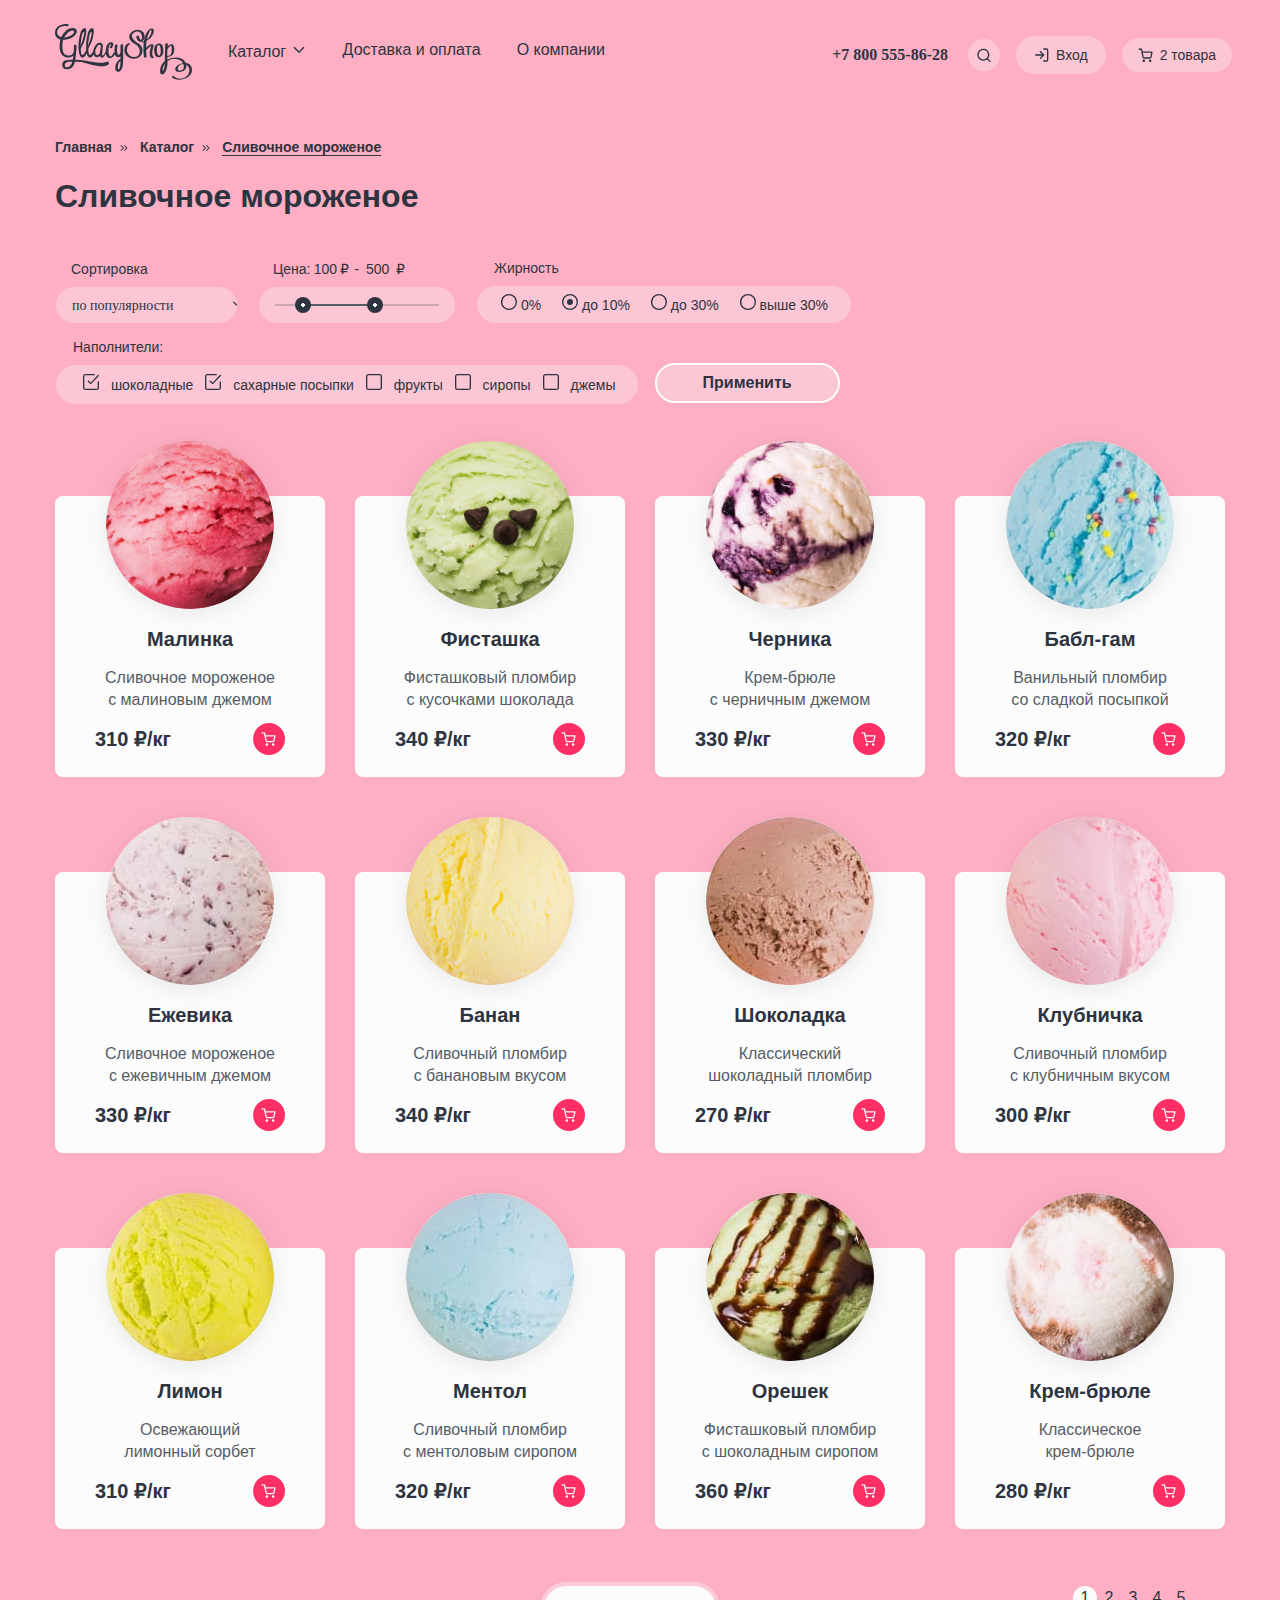
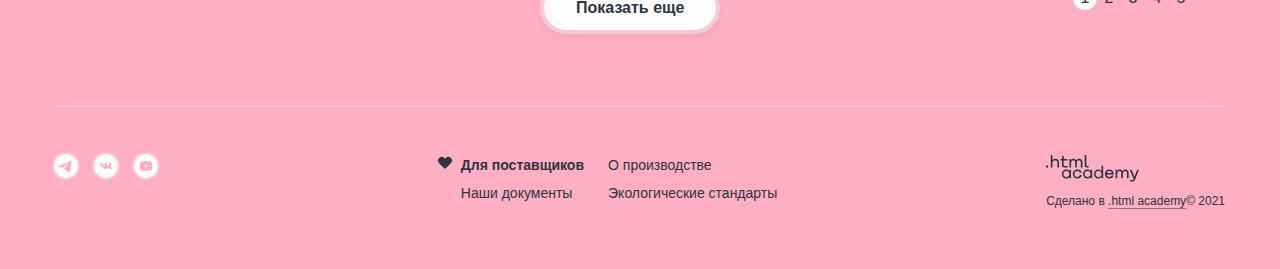
==== commit 066a4707: "Вносит правки" ====
--- a/catalog.html
+++ b/catalog.html
@@ -16,13 +16,14 @@
 
             <a class="navigation-link navigation-link-catalog" href="catalog.html">
               Каталог
-              <svg xmlns="http://www.w3.org/2000/svg" class="catalog-arrow-down" width="16" height="17" fill="none" viewBox="0 0 16 17"><path fill="#2D3440" fill-rule="evenodd" d="M3.808 7.053a.667.667 0 1 0-.943.943l4.66 4.66a.664.664 0 0 0 .955 0l4.661-4.66a.667.667 0 0 0-.942-.943l-4.196 4.195-4.195-4.195Z" clip-rule="evenodd"/></svg></a>
+              <svg xmlns="http://www.w3.org/2000/svg" class="catalog-arrow-down" width="16" height="17" fill="#2D3440" viewBox="0 0 16 17"><path fill="" fill-rule="evenodd" d="M3.808 7.053a.667.667 0 1 0-.943.943l4.66 4.66a.664.664 0 0 0 .955 0l4.661-4.66a.667.667 0 0 0-.942-.943l-4.196 4.195-4.195-4.195Z" clip-rule="evenodd"/></svg></a>
             <ul class="navigation-list-sub">
               <li class="navigation-item-sub">
                 <a class="navigation-link-sub" href="#" >Новинки</a>
               </li>
+              <svg xmlns="http://www.w3.org/2000/svg" width="136" height="8" fill="none" viewBox="0 0 136 8"><path stroke="#B9B9B9" d="M16.5 3.5h103"/></svg>
               <li class="navigation-item-sub">
-                <a class="navigation-link-sub" href="catalog.html" >Сливочное</a>
+                <a class="navigation-link-sub navigation-link-sub-current" href="catalog.html" >Сливочное</a>
               </li>
               <li class="navigation-item-sub">
                 <a class="navigation-link-sub" href="#" >Щербеты</a>
@@ -43,7 +44,7 @@
           </li>
         </ul>
         <address class="contacts-address">
-          <a class="contacts-phone" href="tel:+78005558628">+7 800 555-86-28</a>
+          <a class="contacts-phone-header" href="tel:+78005558628">+7 800 555-86-28</a>
         </address>
         <ul class="navigation-list navigation-list-icon">
           <li class="navigation-item-icon">
@@ -55,7 +56,7 @@
             </a>
             <div class="popover-search">
               <div class="popover-search-content">
-                <form action="" method="get">
+                <form action="https://echo.htmlacademy.ru/" method="get">
                   <input class="popover-search-field" name="search-popover" placeholder="Поиск по сайту" type="search">
                 </form>
               </div>
@@ -152,6 +153,9 @@
         <section class="filters">
           <header class="inner-header">
             <h1 class="visually-hidden">Каталог</h1>
+
+            <!--Добавить ссылке класс breadcrumbs-link-current для отображения подчеркивания текущей страницы-->
+
             <ul class="breadcrumbs">
               <li class="breadcrumbs-item">
                 <a class="breadcrumbs-link" href="index.html">Главная</a>
@@ -160,36 +164,37 @@
                 <a class="breadcrumbs-link" href="">Каталог</a>
               </li>
               <li class="breadcrumbs-item">
-                <a class="breadcrumbs-link" href="">Сливочное мороженое</a>
+                <a class="breadcrumbs-link breadcrumbs-link-current" href="">Сливочное мороженое</a>
               </li>
             </ul>
             <h1 class="page-title catalog-title">Сливочное мороженое</h1>
           </header>
-          <section class="catalog-products">
-            <h2 class="visually-hidden">Фильтры каталога</h2>
-            <fieldset class="catalog-filter-group">
-                  <form class="catalog-filter" action="https://echo.htmlacademy.ru/" method="get">
-                      <label class="catalog-filter-title" for="select">Сортировка</label>
-                    <select class="select-control catalog-filter-list" id="select">
-                      <option value="popular">По популярности</option>
-                      <option value="cheap">Сначала дешёвые</option>
-                      <option value="expensive">Сначала дорогие</option>
-                    </select>
-                  </form>
+            <form class="catalog-form" action="https://echo.htmlacademy.ru/" method="get">
+              <h2 class="visually-hidden">Фильтры каталога</h2>
+
+              <fieldset class="catalog-filter-group">
+                <label class="catalog-filter-title" for="select">Сортировка</label>
+                <select class="select-control catalog-filter-list" id="select">
+                  <option value="popular">по популярности</option>
+                  <option value="cheap">cначала дешёвые</option>
+                  <option value="expensive">cначала дорогие</option>
+                </select>
               </fieldset>
+
               <fieldset class="catalog-filter-group">
                   <div class="range-wrapper-inputs">
                     <label class="catalog-filter-label">
+                      Цена:
                       <input class="range-input" type="number" value="100" name="min-price"> ₽
                     </label>
                     <span>-</span>
-                    <label class="catalog-filter-label">
+                    <label class="catalog-filter-label catalog-filter-label-max">
                       <input class="range-input" type="number" value="500" name="max-price" style="width: 37px"> ₽
                     </label>
                   </div>
                 <div class="range">
                   <div class="range-scale">
-                    <div class="range-bar" style="left: 42px; width: 136px">
+                    <div class="range-bar" style="left: 32px; width: 72px">
                       <button type="button" class="range-toggle toggle-min">
                         <span class="visually-hidden">Изменить минимальную цену.</span>
                       </button>
@@ -203,79 +208,121 @@
 
               <fieldset class="catalog-filter-group fat-filter">
                 <legend class="catalog-filter-title">Жирность</legend>
-                <ul class="catalog-filter-list">
+                <ul class="catalog-filter-list catalog-filter-list-radio">
                   <li class="catalog-filter-item">
                     <label class="control">
-                      <input class="control-input" type="radio" name="fat-content" value="0%">
-
+                      <input class="control-input visually-hidden" type="radio" name="fat-content" value="0%">
+                      <span class="radio-mark">
+                        <svg xmlns="http://www.w3.org/2000/svg" class="radio-mark-checked" width="16" height="16" fill="none" viewBox="0 0 16 16"><g clip-path="url(#a)"><path fill="#2D3440" fill-rule="evenodd" d="M14.667 8A6.667 6.667 0 1 1 1.333 8a6.667 6.667 0 0 1 13.334 0ZM8 16A8 8 0 1 0 8 0a8 8 0 0 0 0 16Zm0-5a3 3 0 1 0 0-6 3 3 0 0 0 0 6Z" clip-rule="evenodd"/></g><defs><clipPath id="a"><path fill="#fff" d="M0 0h16v16H0z"/></clipPath></defs></svg>
+
+                        <svg xmlns="http://www.w3.org/2000/svg" class="radio-mark-null" width="16" height="16" fill="none" viewBox="0 0 16 16"><g clip-path="url(#a)"><path fill="#2D3440" fill-rule="evenodd" d="M8.002 1.333H8a6.666 6.666 0 0 0-.002 13.333H8a6.666 6.666 0 0 0 .002-13.333Zm0 14.666H8A8 8 0 1 1 7.995 0a8 8 0 0 1 .007 16Z" clip-rule="evenodd"/></g><defs><clipPath id="a"><path fill="#fff" d="M0 0h16v16H0z"/></clipPath></defs></svg>
+                      </span>
                       0%
                     </label>
                   </li>
                   <li class="catalog-filter-item">
                     <label class="control">
-                      <input class="control-input" type="radio" name="fat-content" value="до 10%" checked>
-
+                      <input class="control-input visually-hidden" type="radio" name="fat-content" value="до 10%" checked>
+                      <span class="radio-mark">
+                        <svg xmlns="http://www.w3.org/2000/svg" class="radio-mark-checked" width="16" height="16" fill="none" viewBox="0 0 16 16"><g clip-path="url(#a)"><path fill="#2D3440" fill-rule="evenodd" d="M14.667 8A6.667 6.667 0 1 1 1.333 8a6.667 6.667 0 0 1 13.334 0ZM8 16A8 8 0 1 0 8 0a8 8 0 0 0 0 16Zm0-5a3 3 0 1 0 0-6 3 3 0 0 0 0 6Z" clip-rule="evenodd"/></g><defs><clipPath id="a"><path fill="#fff" d="M0 0h16v16H0z"/></clipPath></defs></svg>
+
+                        <svg xmlns="http://www.w3.org/2000/svg" class="radio-mark-null" width="16" height="16" fill="none" viewBox="0 0 16 16"><g clip-path="url(#a)"><path fill="#2D3440" fill-rule="evenodd" d="M8.002 1.333H8a6.666 6.666 0 0 0-.002 13.333H8a6.666 6.666 0 0 0 .002-13.333Zm0 14.666H8A8 8 0 1 1 7.995 0a8 8 0 0 1 .007 16Z" clip-rule="evenodd"/></g><defs><clipPath id="a"><path fill="#fff" d="M0 0h16v16H0z"/></clipPath></defs></svg>
+                      </span>
                       до 10%
                     </label>
                   </li>
                   <li class="catalog-filter-item">
                     <label class="control">
-                      <input class="control-input" type="radio" name="fat-content" value="до 30%">
-
+                      <input class="control-input visually-hidden" type="radio" name="fat-content" value="до 30%">
+                      <span class="radio-mark">
+                        <svg xmlns="http://www.w3.org/2000/svg" class="radio-mark-checked" width="16" height="16" fill="none" viewBox="0 0 16 16"><g clip-path="url(#a)"><path fill="#2D3440" fill-rule="evenodd" d="M14.667 8A6.667 6.667 0 1 1 1.333 8a6.667 6.667 0 0 1 13.334 0ZM8 16A8 8 0 1 0 8 0a8 8 0 0 0 0 16Zm0-5a3 3 0 1 0 0-6 3 3 0 0 0 0 6Z" clip-rule="evenodd"/></g><defs><clipPath id="a"><path fill="#fff" d="M0 0h16v16H0z"/></clipPath></defs></svg>
+
+                        <svg xmlns="http://www.w3.org/2000/svg" class="radio-mark-null" width="16" height="16" fill="none" viewBox="0 0 16 16"><g clip-path="url(#a)"><path fill="#2D3440" fill-rule="evenodd" d="M8.002 1.333H8a6.666 6.666 0 0 0-.002 13.333H8a6.666 6.666 0 0 0 .002-13.333Zm0 14.666H8A8 8 0 1 1 7.995 0a8 8 0 0 1 .007 16Z" clip-rule="evenodd"/></g><defs><clipPath id="a"><path fill="#fff" d="M0 0h16v16H0z"/></clipPath></defs></svg>
+                      </span>
                       до 30%
                     </label>
                   </li>
                   <li class="catalog-filter-item">
                     <label class="control">
-                      <input class="control-input" type="radio" name="fat-content" value="above-30%">
-
+                      <input class="control-input visually-hidden" type="radio" name="fat-content" value="above-30%">
+                      <span class="radio-mark">
+                        <svg xmlns="http://www.w3.org/2000/svg" class="radio-mark-checked" width="16" height="16" fill="none" viewBox="0 0 16 16"><g clip-path="url(#a)"><path fill="#2D3440" fill-rule="evenodd" d="M14.667 8A6.667 6.667 0 1 1 1.333 8a6.667 6.667 0 0 1 13.334 0ZM8 16A8 8 0 1 0 8 0a8 8 0 0 0 0 16Zm0-5a3 3 0 1 0 0-6 3 3 0 0 0 0 6Z" clip-rule="evenodd"/></g><defs><clipPath id="a"><path fill="#fff" d="M0 0h16v16H0z"/></clipPath></defs></svg>
+
+                        <svg xmlns="http://www.w3.org/2000/svg" class="radio-mark-null" width="16" height="16" fill="none" viewBox="0 0 16 16"><g clip-path="url(#a)"><path fill="#2D3440" fill-rule="evenodd" d="M8.002 1.333H8a6.666 6.666 0 0 0-.002 13.333H8a6.666 6.666 0 0 0 .002-13.333Zm0 14.666H8A8 8 0 1 1 7.995 0a8 8 0 0 1 .007 16Z" clip-rule="evenodd"/></g><defs><clipPath id="a"><path fill="#fff" d="M0 0h16v16H0z"/></clipPath></defs></svg>
+                      </span>
                       выше 30%
                     </label>
                   </li>
                 </ul>
               </fieldset>
+
               <fieldset class="catalog-filter-group">
                 <legend class="catalog-filter-title">Наполнители:</legend>
-                <ul class="catalog-filter-list">
+                <ul class="catalog-filter-list catalog-filter-list-fillers">
                   <li class="catalog-filter-item">
                     <label class="control-fillers">
                       <input class="control-input visually-hidden" type="checkbox" name="chocolate" checked>
-                      <span class="control-mark"><svg xmlns="http://www.w3.org/2000/svg" class="control-mark-icon" width="16" height="16" fill="none" viewBox="0 0 16 16"><g clip-path="url(#a)"><path fill="#2D3440" fill-rule="evenodd" d="M1.615 1.615a.963.963 0 0 1 .68-.282h11.408c.242 0 .34.029.395.053.057.025.13.074.286.23a.91.91 0 0 1 .282.68v11.369a.963.963 0 0 1-.964 1H2.296a.963.963 0 0 1-.963-.963V2.296c0-.255.102-.5.282-.68Zm14.223 12.929a2.294 2.294 0 0 1-2.136 1.454H2.296A2.296 2.296 0 0 1 0 13.702V2.296A2.296 2.296 0 0 1 1.459.158.664.664 0 0 1 1.889 0h11.814c.337 0 .643.038.934.166.287.127.5.318.69.507.481.481.672 1.057.672 1.623V14.11c0 .166-.06.318-.16.435Z" clip-rule="evenodd"/></g><defs><clipPath id="a"><path fill="#fff" d="M0 0h16v16H0z"/></clipPath></defs></svg></span>
+                      <span class="control-mark"><svg class="control-mark-icon-checked" width="16" height="16" viewBox="0 0 16 16" fill="none" xmlns="http://www.w3.org/2000/svg">
+                        <path fill-rule="evenodd" clip-rule="evenodd" d="M1.61532 1.61526C1.7958 1.43471 2.04051 1.33333 2.29562 1.33333H11.2545C11.6227 1.33333 11.9212 1.03486 11.9212 0.666667C11.9212 0.298477 11.6227 0 11.2545 0H2.29562C1.68671 0 1.10279 0.241993 0.672314 0.672654C0.241845 1.1033 6.10352e-05 1.68733 6.10352e-05 2.29624V13.7033C6.10352e-05 14.3122 0.241845 14.8962 0.672314 15.3269C1.10279 15.7575 1.68671 15.9995 2.29562 15.9995H13.6978C14.3067 15.9995 14.8907 15.7575 15.3211 15.3269C15.7516 14.8962 15.9934 14.3122 15.9934 13.7033V7.99976C15.9934 7.63157 15.6949 7.3331 15.3267 7.3331C14.9585 7.3331 14.6601 7.63157 14.6601 7.99976V13.7033C14.6601 13.9588 14.5586 14.2037 14.3781 14.3843C14.1977 14.5648 13.9529 14.6662 13.6978 14.6662H2.29562C2.04051 14.6662 1.7958 14.5648 1.61532 14.3843C1.43484 14.2037 1.33339 13.9588 1.33339 13.7033V2.29624C1.33339 2.04077 1.43484 1.79582 1.61532 1.61526ZM15.8167 1.9404C16.0699 1.6731 16.0585 1.25115 15.7912 0.997933C15.5239 0.74472 15.1019 0.756136 14.8487 1.02343L7.61408 8.66042L5.78248 6.72695C5.52927 6.45966 5.10732 6.44824 4.84002 6.70145C4.57272 6.95467 4.56131 7.37662 4.81452 7.64392L7.1301 10.0883C7.256 10.2212 7.43101 10.2965 7.61408 10.2965C7.79715 10.2965 7.97216 10.2212 8.09806 10.0883L15.8167 1.9404Z" fill="#2D3440"/>
+                        </svg>
+
+                        <svg xmlns="http://www.w3.org/2000/svg" class="control-mark-icon" width="16" height="16" fill="none" viewBox="0 0 16 16"><g clip-path="url(#a)"><path fill="#2D3440" fill-rule="evenodd" d="M1.615 1.615a.963.963 0 0 1 .68-.282h11.408c.242 0 .34.029.395.053.057.025.13.074.286.23a.91.91 0 0 1 .282.68v11.369a.963.963 0 0 1-.964 1H2.296a.963.963 0 0 1-.963-.963V2.296c0-.255.102-.5.282-.68Zm14.223 12.929a2.294 2.294 0 0 1-2.136 1.454H2.296A2.296 2.296 0 0 1 0 13.702V2.296A2.296 2.296 0 0 1 1.459.158.664.664 0 0 1 1.889 0h11.814c.337 0 .643.038.934.166.287.127.5.318.69.507.481.481.672 1.057.672 1.623V14.11c0 .166-.06.318-.16.435Z" clip-rule="evenodd"/></g><defs><clipPath id="a"><path fill="#fff" d="M0 0h16v16H0z"/></clipPath></defs></svg>
+                      </span>
                       <span class="control-label">шоколадные</span>
                     </label>
                   </li>
                   <li class="catalog-filter-item">
                     <label class="control-fillers">
                       <input class="control-input visually-hidden" type="checkbox" name="sugar-sprinkles" checked>
-                      <span class="control-mark"><svg xmlns="http://www.w3.org/2000/svg" class="control-mark-icon" width="16" height="16" fill="none" viewBox="0 0 16 16"><g clip-path="url(#a)"><path fill="#2D3440" fill-rule="evenodd" d="M1.615 1.615a.963.963 0 0 1 .68-.282h11.408c.242 0 .34.029.395.053.057.025.13.074.286.23a.91.91 0 0 1 .282.68v11.369a.963.963 0 0 1-.964 1H2.296a.963.963 0 0 1-.963-.963V2.296c0-.255.102-.5.282-.68Zm14.223 12.929a2.294 2.294 0 0 1-2.136 1.454H2.296A2.296 2.296 0 0 1 0 13.702V2.296A2.296 2.296 0 0 1 1.459.158.664.664 0 0 1 1.889 0h11.814c.337 0 .643.038.934.166.287.127.5.318.69.507.481.481.672 1.057.672 1.623V14.11c0 .166-.06.318-.16.435Z" clip-rule="evenodd"/></g><defs><clipPath id="a"><path fill="#fff" d="M0 0h16v16H0z"/></clipPath></defs></svg></span>
+                      <span class="control-mark"><svg class="control-mark-icon-checked" width="16" height="16" viewBox="0 0 16 16" fill="none" xmlns="http://www.w3.org/2000/svg">
+                        <path fill-rule="evenodd" clip-rule="evenodd" d="M1.61532 1.61526C1.7958 1.43471 2.04051 1.33333 2.29562 1.33333H11.2545C11.6227 1.33333 11.9212 1.03486 11.9212 0.666667C11.9212 0.298477 11.6227 0 11.2545 0H2.29562C1.68671 0 1.10279 0.241993 0.672314 0.672654C0.241845 1.1033 6.10352e-05 1.68733 6.10352e-05 2.29624V13.7033C6.10352e-05 14.3122 0.241845 14.8962 0.672314 15.3269C1.10279 15.7575 1.68671 15.9995 2.29562 15.9995H13.6978C14.3067 15.9995 14.8907 15.7575 15.3211 15.3269C15.7516 14.8962 15.9934 14.3122 15.9934 13.7033V7.99976C15.9934 7.63157 15.6949 7.3331 15.3267 7.3331C14.9585 7.3331 14.6601 7.63157 14.6601 7.99976V13.7033C14.6601 13.9588 14.5586 14.2037 14.3781 14.3843C14.1977 14.5648 13.9529 14.6662 13.6978 14.6662H2.29562C2.04051 14.6662 1.7958 14.5648 1.61532 14.3843C1.43484 14.2037 1.33339 13.9588 1.33339 13.7033V2.29624C1.33339 2.04077 1.43484 1.79582 1.61532 1.61526ZM15.8167 1.9404C16.0699 1.6731 16.0585 1.25115 15.7912 0.997933C15.5239 0.74472 15.1019 0.756136 14.8487 1.02343L7.61408 8.66042L5.78248 6.72695C5.52927 6.45966 5.10732 6.44824 4.84002 6.70145C4.57272 6.95467 4.56131 7.37662 4.81452 7.64392L7.1301 10.0883C7.256 10.2212 7.43101 10.2965 7.61408 10.2965C7.79715 10.2965 7.97216 10.2212 8.09806 10.0883L15.8167 1.9404Z" fill="#2D3440"/>
+                        </svg>
+
+                        <svg xmlns="http://www.w3.org/2000/svg" class="control-mark-icon" width="16" height="16" fill="none" viewBox="0 0 16 16"><g clip-path="url(#a)"><path fill="#2D3440" fill-rule="evenodd" d="M1.615 1.615a.963.963 0 0 1 .68-.282h11.408c.242 0 .34.029.395.053.057.025.13.074.286.23a.91.91 0 0 1 .282.68v11.369a.963.963 0 0 1-.964 1H2.296a.963.963 0 0 1-.963-.963V2.296c0-.255.102-.5.282-.68Zm14.223 12.929a2.294 2.294 0 0 1-2.136 1.454H2.296A2.296 2.296 0 0 1 0 13.702V2.296A2.296 2.296 0 0 1 1.459.158.664.664 0 0 1 1.889 0h11.814c.337 0 .643.038.934.166.287.127.5.318.69.507.481.481.672 1.057.672 1.623V14.11c0 .166-.06.318-.16.435Z" clip-rule="evenodd"/></g><defs><clipPath id="a"><path fill="#fff" d="M0 0h16v16H0z"/></clipPath></defs></svg>
+                      </span>
                       <span class="control-label">сахарные посыпки</span>
                     </label>
                   </li>
                   <li class="catalog-filter-item">
                     <label class="control-fillers">
                       <input class="control-input visually-hidden" type="checkbox" name="fruits">
-                      <span class="control-mark"><svg xmlns="http://www.w3.org/2000/svg" class="control-mark-icon" width="16" height="16" fill="none" viewBox="0 0 16 16"><g clip-path="url(#a)"><path fill="#2D3440" fill-rule="evenodd" d="M1.615 1.615a.963.963 0 0 1 .68-.282h11.408c.242 0 .34.029.395.053.057.025.13.074.286.23a.91.91 0 0 1 .282.68v11.369a.963.963 0 0 1-.964 1H2.296a.963.963 0 0 1-.963-.963V2.296c0-.255.102-.5.282-.68Zm14.223 12.929a2.294 2.294 0 0 1-2.136 1.454H2.296A2.296 2.296 0 0 1 0 13.702V2.296A2.296 2.296 0 0 1 1.459.158.664.664 0 0 1 1.889 0h11.814c.337 0 .643.038.934.166.287.127.5.318.69.507.481.481.672 1.057.672 1.623V14.11c0 .166-.06.318-.16.435Z" clip-rule="evenodd"/></g><defs><clipPath id="a"><path fill="#fff" d="M0 0h16v16H0z"/></clipPath></defs></svg></span>
+                      <span class="control-mark"><svg class="control-mark-icon-checked" width="16" height="16" viewBox="0 0 16 16" fill="none" xmlns="http://www.w3.org/2000/svg">
+                        <path fill-rule="evenodd" clip-rule="evenodd" d="M1.61532 1.61526C1.7958 1.43471 2.04051 1.33333 2.29562 1.33333H11.2545C11.6227 1.33333 11.9212 1.03486 11.9212 0.666667C11.9212 0.298477 11.6227 0 11.2545 0H2.29562C1.68671 0 1.10279 0.241993 0.672314 0.672654C0.241845 1.1033 6.10352e-05 1.68733 6.10352e-05 2.29624V13.7033C6.10352e-05 14.3122 0.241845 14.8962 0.672314 15.3269C1.10279 15.7575 1.68671 15.9995 2.29562 15.9995H13.6978C14.3067 15.9995 14.8907 15.7575 15.3211 15.3269C15.7516 14.8962 15.9934 14.3122 15.9934 13.7033V7.99976C15.9934 7.63157 15.6949 7.3331 15.3267 7.3331C14.9585 7.3331 14.6601 7.63157 14.6601 7.99976V13.7033C14.6601 13.9588 14.5586 14.2037 14.3781 14.3843C14.1977 14.5648 13.9529 14.6662 13.6978 14.6662H2.29562C2.04051 14.6662 1.7958 14.5648 1.61532 14.3843C1.43484 14.2037 1.33339 13.9588 1.33339 13.7033V2.29624C1.33339 2.04077 1.43484 1.79582 1.61532 1.61526ZM15.8167 1.9404C16.0699 1.6731 16.0585 1.25115 15.7912 0.997933C15.5239 0.74472 15.1019 0.756136 14.8487 1.02343L7.61408 8.66042L5.78248 6.72695C5.52927 6.45966 5.10732 6.44824 4.84002 6.70145C4.57272 6.95467 4.56131 7.37662 4.81452 7.64392L7.1301 10.0883C7.256 10.2212 7.43101 10.2965 7.61408 10.2965C7.79715 10.2965 7.97216 10.2212 8.09806 10.0883L15.8167 1.9404Z" fill="#2D3440"/>
+                        </svg>
+
+                        <svg xmlns="http://www.w3.org/2000/svg" class="control-mark-icon" width="16" height="16" fill="none" viewBox="0 0 16 16"><g clip-path="url(#a)"><path fill="#2D3440" fill-rule="evenodd" d="M1.615 1.615a.963.963 0 0 1 .68-.282h11.408c.242 0 .34.029.395.053.057.025.13.074.286.23a.91.91 0 0 1 .282.68v11.369a.963.963 0 0 1-.964 1H2.296a.963.963 0 0 1-.963-.963V2.296c0-.255.102-.5.282-.68Zm14.223 12.929a2.294 2.294 0 0 1-2.136 1.454H2.296A2.296 2.296 0 0 1 0 13.702V2.296A2.296 2.296 0 0 1 1.459.158.664.664 0 0 1 1.889 0h11.814c.337 0 .643.038.934.166.287.127.5.318.69.507.481.481.672 1.057.672 1.623V14.11c0 .166-.06.318-.16.435Z" clip-rule="evenodd"/></g><defs><clipPath id="a"><path fill="#fff" d="M0 0h16v16H0z"/></clipPath></defs></svg>
+                      </span>
                       <span class="control-label">фрукты</span>
                     </label>
                   </li>
                   <li class="catalog-filter-item">
                     <label class="control-fillers">
                       <input class="control-input visually-hidden" type="checkbox" name="syrups">
-                      <span class="control-mark"><svg xmlns="http://www.w3.org/2000/svg" class="control-mark-icon" width="16" height="16" fill="none" viewBox="0 0 16 16"><g clip-path="url(#a)"><path fill="#2D3440" fill-rule="evenodd" d="M1.615 1.615a.963.963 0 0 1 .68-.282h11.408c.242 0 .34.029.395.053.057.025.13.074.286.23a.91.91 0 0 1 .282.68v11.369a.963.963 0 0 1-.964 1H2.296a.963.963 0 0 1-.963-.963V2.296c0-.255.102-.5.282-.68Zm14.223 12.929a2.294 2.294 0 0 1-2.136 1.454H2.296A2.296 2.296 0 0 1 0 13.702V2.296A2.296 2.296 0 0 1 1.459.158.664.664 0 0 1 1.889 0h11.814c.337 0 .643.038.934.166.287.127.5.318.69.507.481.481.672 1.057.672 1.623V14.11c0 .166-.06.318-.16.435Z" clip-rule="evenodd"/></g><defs><clipPath id="a"><path fill="#fff" d="M0 0h16v16H0z"/></clipPath></defs></svg></span>
+                      <span class="control-mark"><svg class="control-mark-icon-checked" width="16" height="16" viewBox="0 0 16 16" fill="none" xmlns="http://www.w3.org/2000/svg">
+                        <path fill-rule="evenodd" clip-rule="evenodd" d="M1.61532 1.61526C1.7958 1.43471 2.04051 1.33333 2.29562 1.33333H11.2545C11.6227 1.33333 11.9212 1.03486 11.9212 0.666667C11.9212 0.298477 11.6227 0 11.2545 0H2.29562C1.68671 0 1.10279 0.241993 0.672314 0.672654C0.241845 1.1033 6.10352e-05 1.68733 6.10352e-05 2.29624V13.7033C6.10352e-05 14.3122 0.241845 14.8962 0.672314 15.3269C1.10279 15.7575 1.68671 15.9995 2.29562 15.9995H13.6978C14.3067 15.9995 14.8907 15.7575 15.3211 15.3269C15.7516 14.8962 15.9934 14.3122 15.9934 13.7033V7.99976C15.9934 7.63157 15.6949 7.3331 15.3267 7.3331C14.9585 7.3331 14.6601 7.63157 14.6601 7.99976V13.7033C14.6601 13.9588 14.5586 14.2037 14.3781 14.3843C14.1977 14.5648 13.9529 14.6662 13.6978 14.6662H2.29562C2.04051 14.6662 1.7958 14.5648 1.61532 14.3843C1.43484 14.2037 1.33339 13.9588 1.33339 13.7033V2.29624C1.33339 2.04077 1.43484 1.79582 1.61532 1.61526ZM15.8167 1.9404C16.0699 1.6731 16.0585 1.25115 15.7912 0.997933C15.5239 0.74472 15.1019 0.756136 14.8487 1.02343L7.61408 8.66042L5.78248 6.72695C5.52927 6.45966 5.10732 6.44824 4.84002 6.70145C4.57272 6.95467 4.56131 7.37662 4.81452 7.64392L7.1301 10.0883C7.256 10.2212 7.43101 10.2965 7.61408 10.2965C7.79715 10.2965 7.97216 10.2212 8.09806 10.0883L15.8167 1.9404Z" fill="#2D3440"/>
+                        </svg>
+
+                        <svg xmlns="http://www.w3.org/2000/svg" class="control-mark-icon" width="16" height="16" fill="none" viewBox="0 0 16 16"><g clip-path="url(#a)"><path fill="#2D3440" fill-rule="evenodd" d="M1.615 1.615a.963.963 0 0 1 .68-.282h11.408c.242 0 .34.029.395.053.057.025.13.074.286.23a.91.91 0 0 1 .282.68v11.369a.963.963 0 0 1-.964 1H2.296a.963.963 0 0 1-.963-.963V2.296c0-.255.102-.5.282-.68Zm14.223 12.929a2.294 2.294 0 0 1-2.136 1.454H2.296A2.296 2.296 0 0 1 0 13.702V2.296A2.296 2.296 0 0 1 1.459.158.664.664 0 0 1 1.889 0h11.814c.337 0 .643.038.934.166.287.127.5.318.69.507.481.481.672 1.057.672 1.623V14.11c0 .166-.06.318-.16.435Z" clip-rule="evenodd"/></g><defs><clipPath id="a"><path fill="#fff" d="M0 0h16v16H0z"/></clipPath></defs></svg>
+                      </span>
                       <span class="control-label">сиропы</span>
                     </label>
                   </li>
                   <li class="catalog-filter-item">
                     <label class="control-fillers">
                       <input class="control-input visually-hidden" type="checkbox" name="jams">
-                      <span class="control-mark"><svg xmlns="http://www.w3.org/2000/svg" class="control-mark-icon" width="16" height="16" fill="none" viewBox="0 0 16 16"><g clip-path="url(#a)"><path fill="#2D3440" fill-rule="evenodd" d="M1.615 1.615a.963.963 0 0 1 .68-.282h11.408c.242 0 .34.029.395.053.057.025.13.074.286.23a.91.91 0 0 1 .282.68v11.369a.963.963 0 0 1-.964 1H2.296a.963.963 0 0 1-.963-.963V2.296c0-.255.102-.5.282-.68Zm14.223 12.929a2.294 2.294 0 0 1-2.136 1.454H2.296A2.296 2.296 0 0 1 0 13.702V2.296A2.296 2.296 0 0 1 1.459.158.664.664 0 0 1 1.889 0h11.814c.337 0 .643.038.934.166.287.127.5.318.69.507.481.481.672 1.057.672 1.623V14.11c0 .166-.06.318-.16.435Z" clip-rule="evenodd"/></g><defs><clipPath id="a"><path fill="#fff" d="M0 0h16v16H0z"/></clipPath></defs></svg></span>
+                      <span class="control-mark"><svg class="control-mark-icon-checked" width="16" height="16" viewBox="0 0 16 16" fill="none" xmlns="http://www.w3.org/2000/svg">
+                        <path fill-rule="evenodd" clip-rule="evenodd" d="M1.61532 1.61526C1.7958 1.43471 2.04051 1.33333 2.29562 1.33333H11.2545C11.6227 1.33333 11.9212 1.03486 11.9212 0.666667C11.9212 0.298477 11.6227 0 11.2545 0H2.29562C1.68671 0 1.10279 0.241993 0.672314 0.672654C0.241845 1.1033 6.10352e-05 1.68733 6.10352e-05 2.29624V13.7033C6.10352e-05 14.3122 0.241845 14.8962 0.672314 15.3269C1.10279 15.7575 1.68671 15.9995 2.29562 15.9995H13.6978C14.3067 15.9995 14.8907 15.7575 15.3211 15.3269C15.7516 14.8962 15.9934 14.3122 15.9934 13.7033V7.99976C15.9934 7.63157 15.6949 7.3331 15.3267 7.3331C14.9585 7.3331 14.6601 7.63157 14.6601 7.99976V13.7033C14.6601 13.9588 14.5586 14.2037 14.3781 14.3843C14.1977 14.5648 13.9529 14.6662 13.6978 14.6662H2.29562C2.04051 14.6662 1.7958 14.5648 1.61532 14.3843C1.43484 14.2037 1.33339 13.9588 1.33339 13.7033V2.29624C1.33339 2.04077 1.43484 1.79582 1.61532 1.61526ZM15.8167 1.9404C16.0699 1.6731 16.0585 1.25115 15.7912 0.997933C15.5239 0.74472 15.1019 0.756136 14.8487 1.02343L7.61408 8.66042L5.78248 6.72695C5.52927 6.45966 5.10732 6.44824 4.84002 6.70145C4.57272 6.95467 4.56131 7.37662 4.81452 7.64392L7.1301 10.0883C7.256 10.2212 7.43101 10.2965 7.61408 10.2965C7.79715 10.2965 7.97216 10.2212 8.09806 10.0883L15.8167 1.9404Z" fill="#2D3440"/>
+                        </svg>
+
+                        <svg xmlns="http://www.w3.org/2000/svg" class="control-mark-icon" width="16" height="16" fill="none" viewBox="0 0 16 16"><g clip-path="url(#a)"><path fill="#2D3440" fill-rule="evenodd" d="M1.615 1.615a.963.963 0 0 1 .68-.282h11.408c.242 0 .34.029.395.053.057.025.13.074.286.23a.91.91 0 0 1 .282.68v11.369a.963.963 0 0 1-.964 1H2.296a.963.963 0 0 1-.963-.963V2.296c0-.255.102-.5.282-.68Zm14.223 12.929a2.294 2.294 0 0 1-2.136 1.454H2.296A2.296 2.296 0 0 1 0 13.702V2.296A2.296 2.296 0 0 1 1.459.158.664.664 0 0 1 1.889 0h11.814c.337 0 .643.038.934.166.287.127.5.318.69.507.481.481.672 1.057.672 1.623V14.11c0 .166-.06.318-.16.435Z" clip-rule="evenodd"/></g><defs><clipPath id="a"><path fill="#fff" d="M0 0h16v16H0z"/></clipPath></defs></svg>
+                      </span>
                       <span class="control-label">джемы</span>
                     </label>
                   </li>
                 </ul>
               </fieldset>
               <button class="button-light" type="submit">Применить</button>
-          </section>
+           </form>
         </section>
         <section class="catalog-products">
           <ul class="product-list">
@@ -531,7 +578,7 @@
         <a class="logo-academy" href="">
             <img class ="logo-academy" src="images/html-academy-logo.svg" width="93" height="27" alt="Логотип HTML Academy">
         </a>
-        <p class="about-text">Сделано в <a class="htmlacademy-link" href="https://htmlacademy.ru/">.html academy</a>© 2021</p>
+        <p class="about-text">Сделано в <a class="htmlacademy-link navigation-link-footer" href="https://htmlacademy.ru/">.html academy</a>© 2021</p>
       </div>
     </footer>
 
--- a/styles/styles.css
+++ b/styles/styles.css
@@ -44,6 +44,10 @@
   background-color: #FEAFC3;
 }
 
+.slider{
+  position: relative;
+}
+
 body.slider-2 {
   background-color: #69A9FF;
 }
@@ -58,14 +62,16 @@
 
 .slider__items {
   display: flex;
-  padding: 136px 70px;
+  align-items: flex-start;
 }
 
 .slider__description {
   display: flex;
   flex-direction: column;
   align-items: center;
-  width: 50%;
+  width: 545px;
+  padding: 132px 70px;
+  padding-right: 0;
 }
 
 .slider__item {
@@ -74,49 +80,62 @@
 
 .slider__item.active {
   display: block;
+  margin-left: 0;
 }
 
 .slider__images {
   display: flex;
-  justify-content: space-between;
   align-items: center;
-  width: 50%;
+  flex-grow: 1;
+  padding-top: 16px;
 }
 
 .slider__image {
-  width: 20%;
   order: 3;
   opacity: 0.4;
+  width: 100px;
+  margin-left: 41px;
+  position: relative;
+  height: 150px;
 }
 
 .slider__image::before{
   content: "";
   background-color: rgba(252, 252, 252, 0.4);
-  float: left;
   width: 100px;
   height: 100px;
-  margin: 50px -50px -70px 0px;
   border-radius: 50%;
+  position: absolute;
+  top: 23px;
+  left: 0;
 }
 
 .slider__image.active {
-  width: 50%;
+  width: 325px;
   order: 1;
   opacity: 1;
+  margin-left: 0;
+  height: 519px;
 }
 
 .slider__image.active + .slider__image {
   order: 2;
+  margin-left: 57px;
 }
 
 .slider__image.active::before{
   content: "";
   background-color: rgba(252, 252, 252, 0.4);
-  float: left;
-  width: 250px;
-  height: 250px;
+  width: 327px;
+  height: 312px;
   margin: 25px -500px -400px -5px;
   border-radius: 50%;
+  top: 73px;
+  left: 7px;
+}
+
+.slider__nav{
+  margin-top: -2px;
 }
 
 .product-card-image-active{
@@ -128,18 +147,52 @@
   margin: 0;
   padding: 0;
   background-color: inherit;
-}
-
-.pagination-right:hover{
-
+  position: absolute;
+  top: 253px;
+  left: 526px;
 }
 
 .pagination-left{
-
   border: none;
   margin: 0;
   padding: 0;
   background-color: inherit;
+  position: absolute;
+  top: 253px;
+  right: 280px;
+}
+
+.pagination-slider{
+  border: none;
+  border-radius: 50%;
+  cursor: pointer;
+  z-index: 5;
+  width: 38px;
+  height: 38px;
+  border: 2px solid #FCFCFC;
+  background-color: rgba(252, 252, 252, 0.30);
+}
+
+.pagination-slider:hover{
+  background-color: #FCFCFC;
+}
+
+.pagination-slider:hover path {
+  fill: rgba(45, 52, 64, 1);
+}
+
+.pagination-slider:active{
+  background-color: rgba(252, 252, 252, 0.5);
+  border-color: rgba(252, 252, 252, 0.50);
+}
+
+.pagination-slider:focus-visible{
+  background-color: rgba(252, 252, 252, 0.30);
+  border-color: rgba(45, 52, 64, 1);
+}
+
+.pagination-slider:disabled{
+  opacity: 0.4;
 }
 
 img {
@@ -156,7 +209,6 @@
   cursor: pointer;
   border: solid 1px transparent;
   padding: 0;
-  border: 1px solid transparent;
 }
 
 .slider__button.active {
@@ -171,7 +223,8 @@
 
 .slider__button:active{
   border-radius: 100px;
-  background-color: #FCFCFC;
+  background-color: rgba(252, 252, 252, 0.5);
+  border-color: rgba(252, 252, 252, 0.5);
 }
 
 .slider__button:focus-visible{
@@ -308,6 +361,8 @@
   padding: 0;
   max-width: 705px;
   list-style-type: none;
+  margin-right: -7px;
+  margin-left: 2px;
 }
 
 .navigation-list-icon {
@@ -388,6 +443,7 @@
   background-color: #FCFCFC;
   color: #B9B9B9;
   box-shadow: 0px 8px 16px 0px rgba(45, 52, 64, 0.12);
+  z-index: 6;
   display: none; /*Удалить для отображения поповера*/
 }
 
@@ -447,7 +503,7 @@
   position: absolute;
   top: 45px;
   right: 0;
-  z-index: 1;
+  z-index: 6;
   width: 420px;
   min-height: 350px;
   padding: 48px;
@@ -461,7 +517,7 @@
   font-size: 24px;
   margin: 0;
   padding: 0;
-  margin-bottom: 32px;
+  margin-bottom: 37px;
 }
 
 .login-form-field{
@@ -496,7 +552,7 @@
 }
 
 .login-button{
-  margin-top: 32px;
+  margin-top: 18px;
   margin-right: 23px;
 }
 
@@ -527,14 +583,16 @@
 
 .navigation-list-sub{
   border-radius: 4px;
-  padding: 8px;
 }
 
 ul .navigation-list-sub {
   position: absolute;
+  padding: 8px 0;
+  top: 100%;
+  left: 0;
+  width: 135px;
   display: none;
 }
-
 
 li.navigation-item:hover ul.navigation-list-sub{
   display: block;
@@ -543,8 +601,23 @@
   font-size: 14px;
 }
 
+li.navigation-item:hover .catalog-arrow-down{
+  transform: rotate(180deg) translateY(-2px);
+  fill: rgba(252, 252, 252, 1);
+}
+
+.navigation-link-catalog{
+  margin-bottom: 8px;
+}
+
+.navigation-link-catalog:hover{
+  background-color: #FF4A78;
+  color: #FCFCFC;
+}
+
 .navigation-link-sub{
-  padding: 6px 16px;
+  padding: 6px 10px 6px 16px;
+  display: block;
 }
 
 .navigation-link-sub:hover{
@@ -555,20 +628,13 @@
   background-color: #F79;
 }
 
-.navigation-item-sub:first-child + .navigation-item-sub{
-  border-top: solid 1px #B9B9B9;
-  margin-top: 12px;
-  padding-top: 12px;
-}
-
 .navigation-item-sub:first-child{
-  margin: 8px 16px;
   font-weight: 700;
 }
 
-.navigation-link-basket-none{
+.navigation-link-sub-current{
   background-color: #FF4A78;
-  color: #FCFCFC;
+  color: rgba(252, 252, 252, 1);
 }
 
 .popover-cart-none{
@@ -614,11 +680,39 @@
   background-color: #FCFCFC;
 }
 
+.icon-red{
+  background-color: rgba(255, 74, 120, 1);
+  color: rgba(252, 252, 252, 1);
+}
+
+.icon-red path  {
+  fill: rgba(252, 252, 252, 1);
+}
+
+.icon-red:hover{
+  background-color: rgba(255, 74, 120, 0.6);
+}
+
+.icon-red:active{
+  opacity: 0.3;
+}
+
+.icon-red:focus-visible{
+  border-color: rgba(0, 0, 0, 1);
+  background-color: rgba(255, 74, 120, 1);
+  color: rgba(252, 252, 252, 1);
+}
+
+.navigation-link-basket-none{
+  background-color: #FF4A78;
+  color: #FCFCFC;
+}
+
 .popover{
   position: absolute;
   top: 45px;
   right: 0;
-  z-index: 1;
+  z-index: 6;
   width: 441px;
   min-height: 382px;
   border-radius: 4px;
@@ -719,8 +813,12 @@
   color: #565C66;
 }
 
+.description-about{
+  margin: 0;
+}
+
 .best-products{
-  margin-bottom: 80px;
+  margin-bottom: 81px;
 }
 
 .best-product-list{
@@ -743,11 +841,12 @@
   display: flex;
   list-style-type: none;
   justify-content: flex-end;
+  margin-top: -36px;
 }
 
 .best-product-card-button{
   margin-right: auto;
-  margin-top: 48px;
+  margin-top: 46px;
 }
 
 .best-product-social-item{
@@ -788,33 +887,6 @@
 .slider-number{
   display: flex;
   justify-content: flex-start;
-}
-
-.slider-button{
-  width: 12px;
-  height: 12px;
-  border-radius: 100px;
-  background-color: #FFCBD8;
-  border: none;
-  margin-right: 8px;
-}
-
-.slider-button:nth-child(:last-child){
-  margin-right: 0;
-}
-
-.slider-button-active{
-  background-color: #FCFCFC;
-}
-
-.slider-button:hover{
-  background-color: rgba(252, 252, 252, 0.30);
-  border: 1px solid #FCFCFC;
-}
-
-.slider-button:active{
-  background-color: rgba(252, 252, 252, 0.5);
-  border: none;
 }
 
 .title-center {
@@ -831,6 +903,7 @@
 
 .navigation-item {
   line-height: 20px;
+  position: relative;
 }
 
 .navigation-item-icon {
@@ -868,8 +941,7 @@
 
 .button-white:active{
   background-color: #FCFCFC;
-  border: 2px solid #2D3440;
-  box-shadow: 0px 4px 12px 0px rgba(45, 52, 64, 0.10);
+  box-shadow: 0px 0px 0px 2px #2D3440, 0px 4px 12px 0px rgba(45, 52, 64, 0.10);
 }
 
 .button-white:disabled{
@@ -924,9 +996,18 @@
   font-weight: 700;
 }
 
+.contacts-phone-header{
+  font-family: Inter;
+  font-size: 16px;
+  font-style: normal;
+  font-weight: 700;
+  line-height: 20px;
+}
+
 .best-product-description {
   font-size: 18px;
   line-height: 24px;
+  margin: 0;
 }
 
 .promotion{
@@ -978,11 +1059,11 @@
 
 .promotion-button {
   display: inline-block;
-  margin-top: 26px;
+  margin-top: 10px;
 }
 
 .product {
-  margin-bottom: 80px;
+  margin-bottom: 81px;
 }
 
 .popular-product-title {
@@ -1012,18 +1093,30 @@
   width: 270px;
   text-align: center;
   margin-top: 55px;
-  padding-bottom: 24px;
+  padding-bottom: 22px;
   padding-right: 40px;
   padding-left: 40px;
 }
 
 .product-card-title{
   margin-bottom: 8px;
+  margin-top: 12px;
+}
+
+.product-card-description{
+  margin: 0;
+  margin-bottom: 19px;
 }
 
 .product-card-image{
+  margin-top: -55px;
+  border-radius: 50%;
+  filter: drop-shadow(0px 4px 12px rgba(45, 52, 64, 0.10));
+  height: auto;
+}
+
+.product-slider-image{
   position: relative;
-  margin-top: -55px;
   border-radius: 50%;
   filter: drop-shadow(0px 4px 12px rgba(45, 52, 64, 0.10));
   height: auto;
@@ -1073,12 +1166,12 @@
 .about-icon{
   position: absolute;
   left: 0;
-  top: 15px;
+  top: 0;
 }
 
 .blog-and-newsletter {
   display: flex;
-  margin-bottom: 80px;
+  margin-bottom: 73px;
   align-items: flex-start;
 }
 
@@ -1087,7 +1180,7 @@
   background: url("../images/background/background-5.jpg"), no-repeat;
   background-position: center;
   width: 570px;
-  padding: 21px 235px 38px 32px;
+  padding: 18px 235px 49px 32px;
   margin-right: 30px;
 }
 
@@ -1096,6 +1189,7 @@
   font-size: 24px;
   font-weight: 700;
   line-height: 30px;
+  margin-top: 0;
 }
 
 .new-in-blog-description {
@@ -1104,7 +1198,7 @@
 }
 
 section.newsletter p {
-  margin-bottom: 35px;
+  margin-bottom: 43px;
 }
 
 .newsletter {
@@ -1120,6 +1214,10 @@
   background: #FFF;
   border-radius: 16px;
   padding: 26px;
+}
+
+.newsletter-description{
+  margin: 0;
 }
 
 .newsletter-form{
@@ -1157,6 +1255,7 @@
 .newsletter-button {
   border-radius: 26px;
   padding: 12px 32px;
+  cursor: pointer;
 }
 
 .delivery {
@@ -1175,8 +1274,8 @@
 }
 
 .delivery-title {
-  margin-top: 0;
-  margin-bottom: 24px;
+  margin-top: 23px;
+  margin-bottom: 5px;
 }
 
 .delivery-about {
@@ -1194,6 +1293,11 @@
   justify-content: center;
 }
 
+.description-delivery{
+  margin-top: 0;
+  margin-bottom: 30px;
+}
+
 .form-label {
   font-weight: 700;
   line-height: 20px;
@@ -1216,9 +1320,10 @@
 }
 
 .delivery-button{
-  margin-top: 32px;
+  margin-top: 12px;
   grid-column: 1/-1;
   justify-self: center;
+  cursor: pointer;
 }
 
 .form-item {
@@ -1322,6 +1427,7 @@
   font-size: 16px;
   font-style: normal;
   font-weight: 400;
+  margin: 0;
 }
 
 .contacts-wrapper {
@@ -1348,7 +1454,7 @@
 .contacts-working-hours {
   font-size: 14px;
   line-height: 20px;
-  margin-bottom: 0;
+  margin: 0;
 }
 
 .button-feedback{
@@ -1454,6 +1560,10 @@
 
 /*Каталог*/
 
+.inner-header{
+  margin-top: 27px;
+}
+
 .catalog-title{
   margin-top: 0;
   margin-bottom: 40px;
@@ -1466,14 +1576,16 @@
 
 .range-wrapper-inputs{
   margin-bottom: 8px;
+  margin-right: 31px;
 }
 
 .range{
-  background-color: #FCFCFC;
+  background-color: rgba(252, 252, 252, 0.3);
   border-radius: 20px;
   height: 36px;
   width: 196px;
-  opacity: 0.3;
+  padding-top: 17px;
+  padding-left: 16px;
 }
 
 .range-scale{
@@ -1485,12 +1597,46 @@
 
 .range-bar{
   position: absolute;
-  top: 5px;
-  left: 5px;
+  top: 0;
+  left: 8px;
   height: 2px;
   background-color: #565C66;
 }
 
+button.range-toggle{
+  padding: 0;
+  width: 16px;
+  height: 16px;
+  border-radius: 50%;
+  background-color: rgba(252, 252, 252, 1);
+  border: 0;
+  position: absolute;
+  top: -7px;
+  background-image: radial-gradient(#FCFCFC 2px, #2D3440 2px);
+  cursor: pointer;
+}
+
+button.range-toggle:hover{
+  background-image: radial-gradient(#2D3440 2px, #FCFCFC 2px);
+}
+
+button.range-toggle:active{
+  background-image: radial-gradient(#2D3440 2px, #2D3440 2px);
+}
+
+button.range-toggle:focus-visible{
+
+}
+
+.toggle-max{
+  right: -4px;
+  left: auto;
+}
+
+.toggle-min{
+  left: -12px;
+}
+
 .range-wrapper-inputs {
   display: flex;
   justify-content: center;
@@ -1500,7 +1646,6 @@
   display: flex;
   margin-right: 5px;
 }
-
 .range-input {
   width: 30px;
   padding: 0 2px;
@@ -1509,6 +1654,7 @@
   background-color: transparent;
   border: none;
   appearance: textfield;
+  color: #2D3440;
 }
 
 .range-input::-webkit-outer-spin-button,
@@ -1521,6 +1667,10 @@
   margin: 0;
   padding: 0;
   border: none;
+  margin-bottom: 15px;
+  margin-right: 21px;
+  margin-top: -1px;
+  margin-left: 1px;
 }
 
 .breadcrumbs {
@@ -1538,15 +1688,15 @@
 
 .breadcrumbs-item:not(:last-child)::after{
   content: "";
-  position: relative;
-  float: right;
+  position: absolute;
+  right: -18px;
   margin-top: 5px;
   width: 12px;
   height: 12px;
   background-image: url("../images/chevrons-right.svg");
 }
 
-.breadcrumbs-item:last-child{
+.breadcrumbs-link-current{
   border-bottom: 1px solid #2D3440;
 }
 
@@ -1579,6 +1729,16 @@
   margin-top: 8px;
 }
 
+.catalog-filter-list-fillers{
+  padding: 9px 24px;
+  padding-right: 13px;
+}
+
+.catalog-filter-list-radio{
+  padding: 8px 24px;
+  padding-right: 2px;
+}
+
 .catalog-filter-title{
   margin-left: 15px;
 }
@@ -1587,6 +1747,16 @@
   font-family: Inter;
   font-size: 14px;
   color: #2D3440;
+  -webkit-appearance: none;
+  -moz-appearance: none;
+  appearance: none;
+  padding-right: 63px;
+  background-image: url("../images/arrow-down.svg");
+  background-repeat: no-repeat;
+  background-position: 174px 8px;
+  background-size: 16px 16px;
+  height: 36px;
+  cursor: pointer;
 }
 
 .button-light {
@@ -1601,6 +1771,10 @@
   border: 2px solid #FCFCFC;
   background: rgba(252, 252, 252, 0.30);
   color: #2D3440;
+  cursor: pointer;
+  margin-bottom: 16px;
+  margin-right: 14px;
+  margin-left: -4px;
 }
 
 .button-light:hover{
@@ -1619,12 +1793,11 @@
   border: 2px solid #FCFCFC;
 }
 
-.catalog-products {
+.catalog-form {
   display: flex;
   flex-wrap: wrap;
-  margin-bottom: 44px;
-  justify-content: space-between;
-  max-width: 823px;
+  margin-bottom: 22px;
+  align-items: flex-end;
 }
 
 .catalog-filter-list{
@@ -1635,7 +1808,78 @@
 .control-fillers{
   position: relative;
   display: block;
-  padding-left: 10px;
+  padding-left: 3px;
+  padding-right: 0;
+}
+
+.control-label{
+  margin-right: 9px;
+}
+
+.control-mark{
+  display: inline-block;
+  margin-right: 8px;
+  cursor: pointer;
+}
+
+.control-mark:last-child{
+  margin-right: 0;
+}
+
+.control-mark-icon-checked{
+  display: none;
+}
+
+.control-mark:hover path{
+  fill: rgba(252, 252, 252, 1);
+}
+
+.control-mark:active path{
+  opacity: 0.5;
+}
+
+.control-input:checked + .control-mark .control-mark-icon-checked{
+  display: block;
+}
+
+.control-input:checked + .control-mark .control-mark-icon{
+  display: none;
+}
+
+.radio-mark{
+  display: inline-block;
+  margin-right: 0;
+  width: 16px;
+  height: 16px;
+  cursor: pointer;
+}
+
+.radio-mark-null{
+  margin-right: 4px;
+}
+
+.radio-mark:hover path{
+  fill: rgba(252, 252, 252, 1);
+}
+
+.radio-mark:active path{
+  opacity: 0.4;
+}
+
+.control{
+  margin-right: 21px;
+}
+
+.radio-mark-checked{
+  display: none;
+}
+
+.control-input:checked + .radio-mark .radio-mark-checked{
+  display: block;
+}
+
+.control-input:checked + .radio-mark .radio-mark-null{
+  display: none;
 }
 
 .product-card-button{
@@ -1646,6 +1890,8 @@
   width: 32px;
   height: 32px;
   padding: 8px 11px;
+  cursor: pointer;
+  margin-top: -4px;
 }
 
 .product-card-button:hover path{
@@ -1684,13 +1930,17 @@
 .pagination-area {
   display: flex;
   margin: 41px 0;
-  padding-left: 480px;
+  margin-top: 57px;
+  margin-bottom: 76px;
+  padding-left: 489px;
+  width: 100%;
 }
 
 .pagination-show-more {
   justify-content: center;
   border: none;
   color: #2D3440;
+  cursor: pointer;
 }
 
 .pagination {
@@ -1700,13 +1950,18 @@
   list-style-type: none;
   width: 480px;
   justify-content: flex-end;
+  margin-left: auto;
 }
 
 .pagination-link {
   width: 24px;
   height: 24px;
-  padding: 2px 8px;
+  padding: 1px;
   border-radius: 50px;
+  border: 1px solid transparent;
+  display: block;
+  text-align: center;
+  line-height: 20px;
 }
 
 .pagination-current{
@@ -1720,7 +1975,7 @@
 
 .pagination-link:active{
   background-color: rgba(252, 252, 252, 0.50);
-  border: 1px solid #FCFCFC;
+  border-color:  #FCFCFC;
 }
 
 .pagination-prev{
@@ -1729,6 +1984,8 @@
   background-size: 16px 16px;
   background-repeat: no-repeat;
   display: block;
+  width: 24px;
+  margin-right: 8px;
 }
 
 .pagination-next{
@@ -1737,6 +1994,8 @@
   background-size: 16px 16px;
   background-repeat: no-repeat;
   display: block;
+  width: 24px;
+  margin-left: 8px;
 }
 
 .inner-footer{
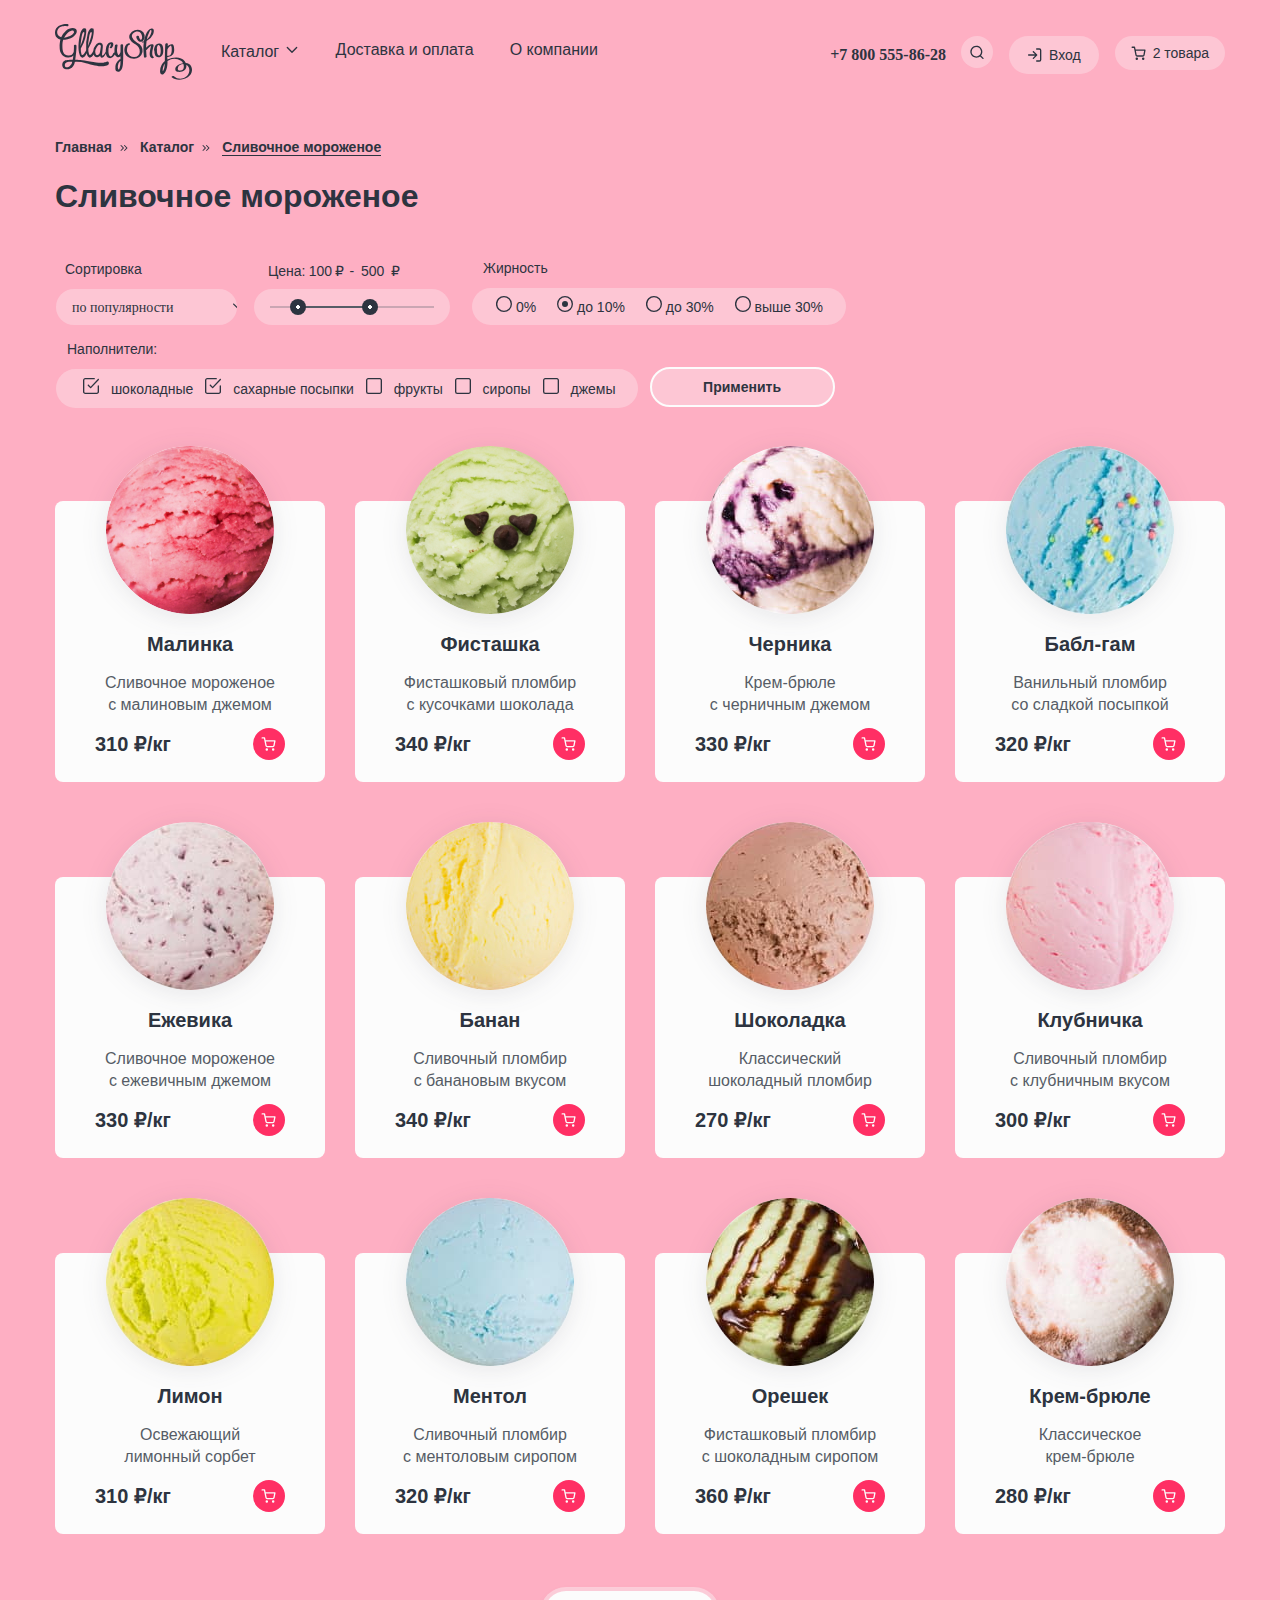
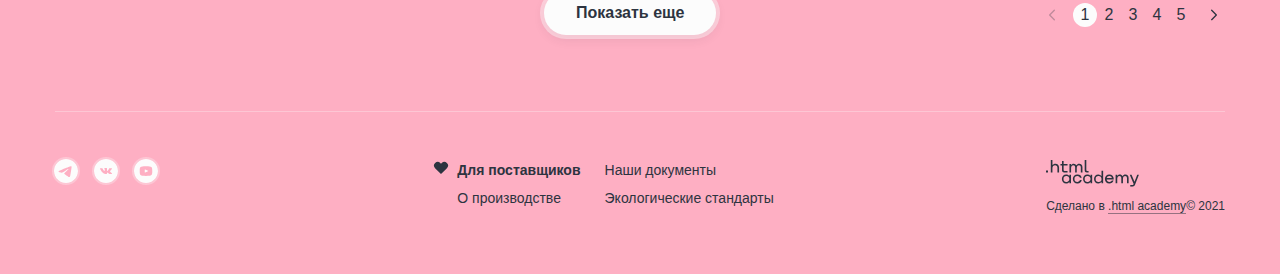
==== commit ab5d131f: "Merge pull request #4 from panterkacode/master" ====
--- a/catalog.html
+++ b/catalog.html
@@ -496,7 +496,10 @@
             </li>
           </ul>
           <div class="pagination-area">
-            <button class="button-white button-white-loading pagination-show-more" type="button">Показать еще</button>
+
+            <!--Добавить кнопке класс button-white-loading для отображения кнопки при загрузке-->
+
+            <button class="button-white pagination-show-more" type="button">Показать еще</button>
             <ul class="pagination">
               <li class="pagination-item">
                 <a class="pagination-link pagination-prev pagination-disabled">
@@ -559,12 +562,12 @@
           </li>
           <li class="navigation-item suppliers-item">
             <a class="navigation-link-footer" href="">
-            О производстве
+              Наши документы
             </a>
           </li>
           <li class="navigation-item suppliers-item">
             <a class="navigation-link-footer" href="">
-            Наши документы
+            О производстве
             </a>
           </li>
           <li class="navigation-item suppliers-item">
--- a/styles/styles.css
+++ b/styles/styles.css
@@ -205,7 +205,6 @@
   margin-right: 5px;
   border-radius: 50%;
   background-color: rgba(252, 252, 252, 0.30);
-  border: none;
   cursor: pointer;
   border: solid 1px transparent;
   padding: 0;
@@ -224,7 +223,7 @@
 .slider__button:active{
   border-radius: 100px;
   background-color: rgba(252, 252, 252, 0.5);
-  border-color: rgba(252, 252, 252, 0.5);
+  border-color: transparent;
 }
 
 .slider__button:focus-visible{
@@ -362,15 +361,16 @@
   max-width: 705px;
   list-style-type: none;
   margin-right: -7px;
-  margin-left: 2px;
+  margin-left: -5px;
 }
 
 .navigation-list-icon {
   max-width: 510px;
-  margin-left: 20px;
+  margin-left: 15px;
+  margin-right: 0;
   display: flex;
   justify-content: space-between;
-  align-items: center;
+  align-items: flex-start;
 }
 
 .navigation-link {
@@ -1171,7 +1171,7 @@
 
 .blog-and-newsletter {
   display: flex;
-  margin-bottom: 73px;
+  margin-bottom: 80px;
   align-items: flex-start;
 }
 
@@ -1256,6 +1256,36 @@
   border-radius: 26px;
   padding: 12px 32px;
   cursor: pointer;
+}
+
+.newsletter-button-loading{
+  margin-left: 155px;
+  margin-top: 19px;
+  padding-right: 54px;
+  background-image: url("../images/spinner.svg");
+  background-repeat: no-repeat;
+  background-position: 128px 15px;
+}
+
+.button-white-loading{
+  padding-right: 54px;
+  background-image: url("../images/spinner-black.svg");
+  background-repeat: no-repeat;
+  background-position: 115px 15px;
+}
+
+.promotion-button-loading{
+  padding-right: 54px;
+  background-image: url("../images/spinner-black.svg");
+  background-repeat: no-repeat;
+  background-position: 152px 15px;
+}
+
+.button-red-loading{
+  padding-right: 54px;
+  background-image: url("../images/spinner.svg");
+  background-repeat: no-repeat;
+  background-position: 128px 15px;
 }
 
 .delivery {
@@ -1428,6 +1458,7 @@
   font-style: normal;
   font-weight: 400;
   margin: 0;
+  margin-bottom: 13px;
 }
 
 .contacts-wrapper {
@@ -1444,11 +1475,18 @@
   font-size: 20px;
   font-weight: 700;
   line-height: 24px;
+  margin: 0;
+}
+
+.contacts-address-text{
+  margin-bottom: 24px;
 }
 
 .contacts-phone-text {
   font-size: 16px;
   font-weight: 400;
+  margin: 0;
+  margin-bottom: 10px;
 }
 
 .contacts-working-hours {
@@ -1625,7 +1663,8 @@
 }
 
 button.range-toggle:focus-visible{
-
+  background-image: radial-gradient(#2D3440 2px, #FCFCFC 2px);
+  box-shadow: inset 2px solid #2D3440;
 }
 
 .toggle-max{
@@ -1726,7 +1765,8 @@
   padding: 8px 16px;
   list-style-type: none;
   margin: 0;
-  margin-top: 8px;
+  margin-top: 10px;
+  margin-right: -5px;
 }
 
 .catalog-filter-list-fillers{
@@ -1740,7 +1780,7 @@
 }
 
 .catalog-filter-title{
-  margin-left: 15px;
+  margin-left: 9px;
 }
 
 .select-control{
@@ -1761,7 +1801,7 @@
 
 .button-light {
   font-family: "Inter", sans-serif;
-  font-size: 16px;
+  font-size: 14px;
   font-weight: 700;
   text-align: center;
   line-height: 20px;
@@ -1796,7 +1836,7 @@
 .catalog-form {
   display: flex;
   flex-wrap: wrap;
-  margin-bottom: 22px;
+  margin-bottom: 23px;
   align-items: flex-end;
 }
 
@@ -1951,6 +1991,7 @@
   width: 480px;
   justify-content: flex-end;
   margin-left: auto;
+  margin-top: 12px;
 }
 
 .pagination-link {
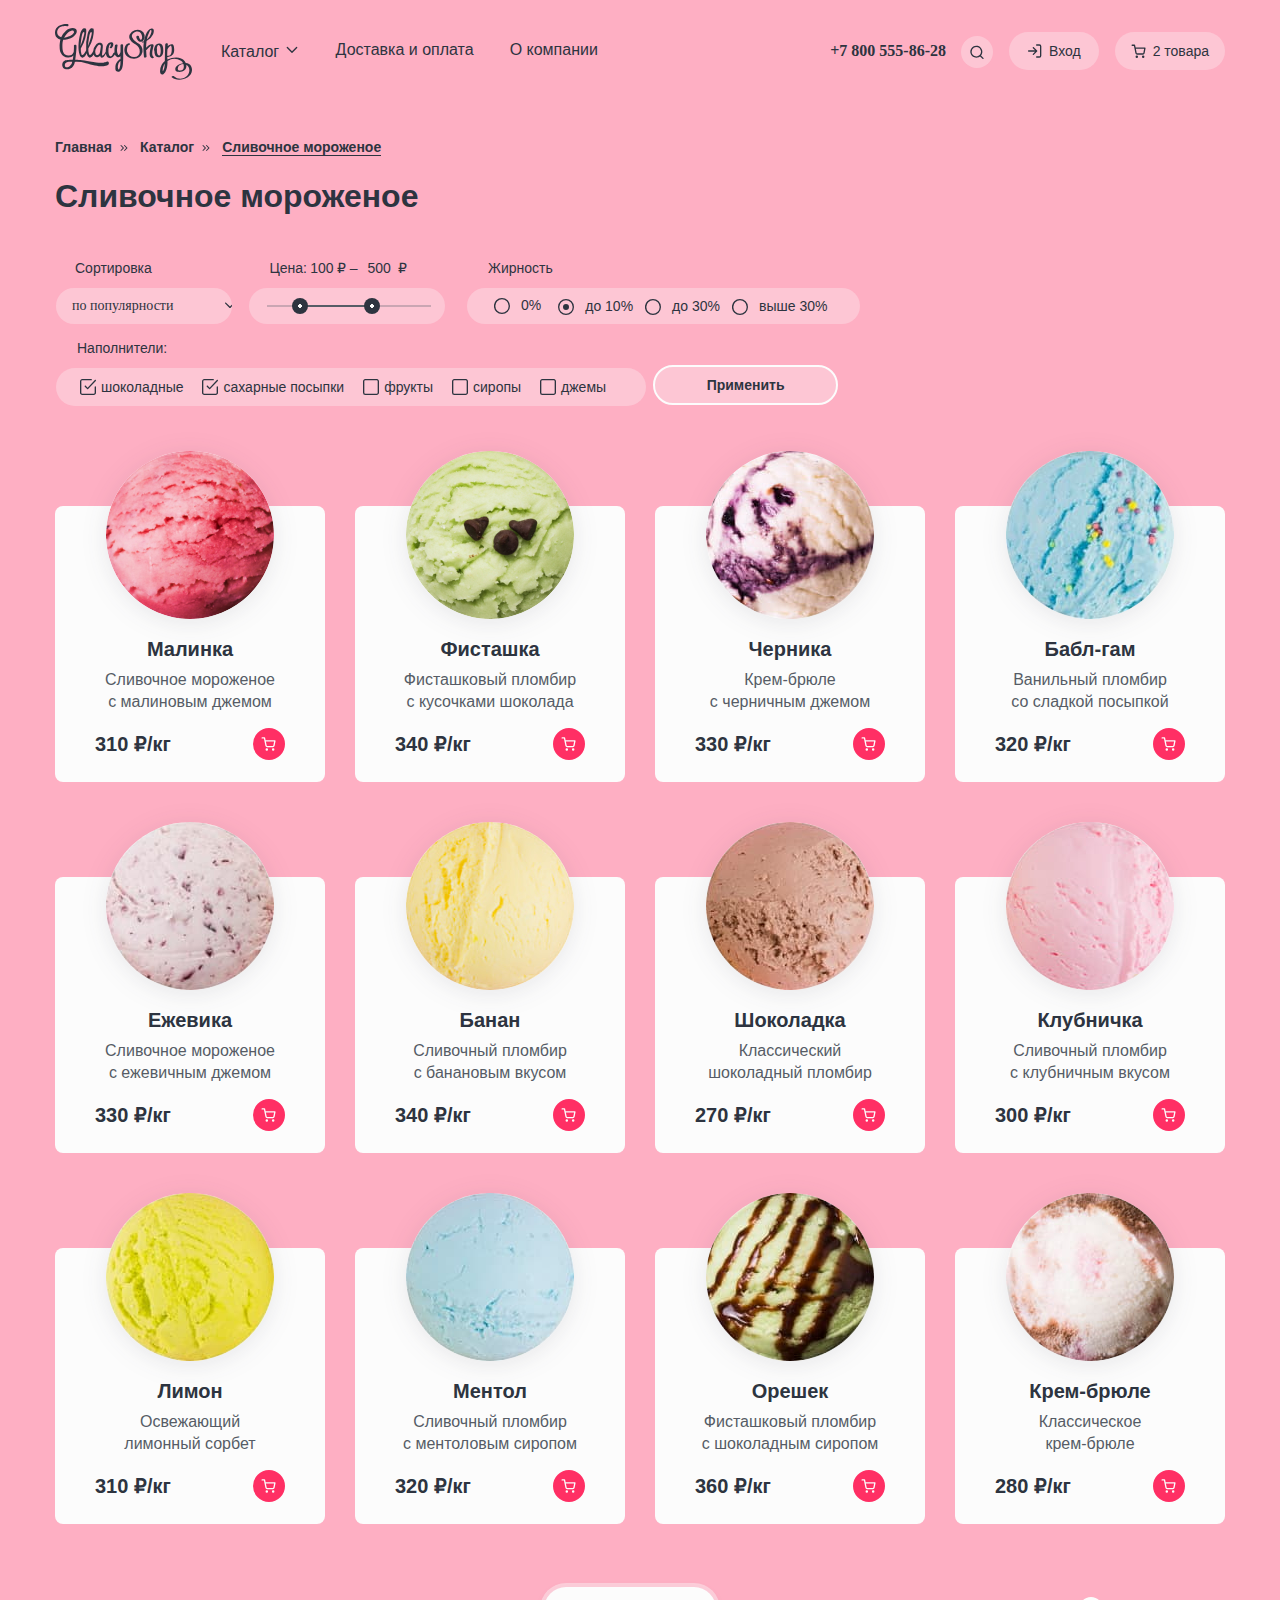
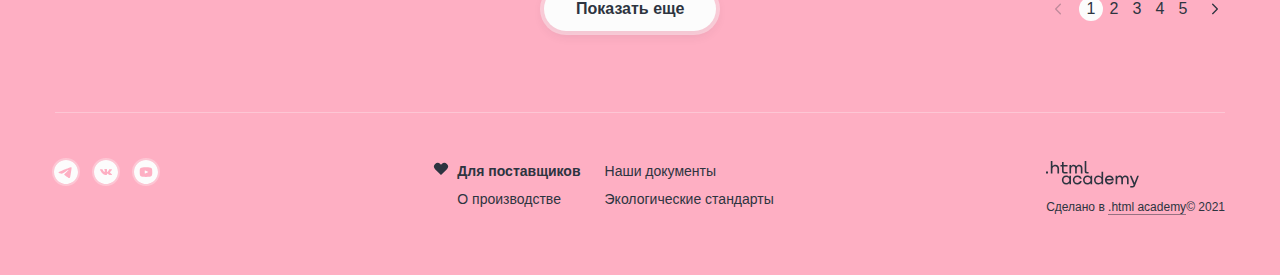
==== commit 25b7d3da: "Merge pull request #5 from panterkacode/master" ====
--- a/catalog.html
+++ b/catalog.html
@@ -12,7 +12,9 @@
           <img src="images/gllacy-logo.svg" width="137" height="56" alt="Логотип Глейси">
         </a>
         <ul class="navigation-list">
-          <li class="navigation-item"> <!--Добавить к каталогу класс navigation-link-catalog для отображения выпадающего меню-->
+          <li class="navigation-item">
+
+            <!--Добавить к каталогу класс navigation-link-catalog для отображения выпадающего меню-->
 
             <a class="navigation-link navigation-link-catalog" href="catalog.html">
               Каталог
@@ -20,8 +22,8 @@
             <ul class="navigation-list-sub">
               <li class="navigation-item-sub">
                 <a class="navigation-link-sub" href="#" >Новинки</a>
-              </li>
-              <svg xmlns="http://www.w3.org/2000/svg" width="136" height="8" fill="none" viewBox="0 0 136 8"><path stroke="#B9B9B9" d="M16.5 3.5h103"/></svg>
+                <svg xmlns="http://www.w3.org/2000/svg" width="136" height="8" fill="none" viewBox="0 0 136 8"><path stroke="#B9B9B9" d="M16.5 3.5h103"/></svg>
+              </li>
               <li class="navigation-item-sub">
                 <a class="navigation-link-sub navigation-link-sub-current" href="catalog.html" >Сливочное</a>
               </li>
@@ -185,9 +187,8 @@
                   <div class="range-wrapper-inputs">
                     <label class="catalog-filter-label">
                       Цена:
-                      <input class="range-input" type="number" value="100" name="min-price"> ₽
-                    </label>
-                    <span>-</span>
+                      <input class="range-input" type="number" value="100" name="min-price"> ₽ –
+                    </label>
                     <label class="catalog-filter-label catalog-filter-label-max">
                       <input class="range-input" type="number" value="500" name="max-price" style="width: 37px"> ₽
                     </label>
@@ -209,13 +210,13 @@
               <fieldset class="catalog-filter-group fat-filter">
                 <legend class="catalog-filter-title">Жирность</legend>
                 <ul class="catalog-filter-list catalog-filter-list-radio">
-                  <li class="catalog-filter-item">
+                  <li class="catalog-filter-item catalog-filter-item-radio">
                     <label class="control">
                       <input class="control-input visually-hidden" type="radio" name="fat-content" value="0%">
                       <span class="radio-mark">
-                        <svg xmlns="http://www.w3.org/2000/svg" class="radio-mark-checked" width="16" height="16" fill="none" viewBox="0 0 16 16"><g clip-path="url(#a)"><path fill="#2D3440" fill-rule="evenodd" d="M14.667 8A6.667 6.667 0 1 1 1.333 8a6.667 6.667 0 0 1 13.334 0ZM8 16A8 8 0 1 0 8 0a8 8 0 0 0 0 16Zm0-5a3 3 0 1 0 0-6 3 3 0 0 0 0 6Z" clip-rule="evenodd"/></g><defs><clipPath id="a"><path fill="#fff" d="M0 0h16v16H0z"/></clipPath></defs></svg>
-
-                        <svg xmlns="http://www.w3.org/2000/svg" class="radio-mark-null" width="16" height="16" fill="none" viewBox="0 0 16 16"><g clip-path="url(#a)"><path fill="#2D3440" fill-rule="evenodd" d="M8.002 1.333H8a6.666 6.666 0 0 0-.002 13.333H8a6.666 6.666 0 0 0 .002-13.333Zm0 14.666H8A8 8 0 1 1 7.995 0a8 8 0 0 1 .007 16Z" clip-rule="evenodd"/></g><defs><clipPath id="a"><path fill="#fff" d="M0 0h16v16H0z"/></clipPath></defs></svg>
+                        <svg xmlns="http://www.w3.org/2000/svg" class="radio-mark-checked" width="16" height="16" fill="none" viewBox="0 0 16 16"><g clip-path="url(#a)"><path fill="#2D3440" fill-rule="evenodd" d="M14.667 8A6.667 6.667 0 1 1 1.333 8a6.667 6.667 0 0 1 13.334 0ZM8 16A8 8 0 1 0 8 0a8 8 0 0 0 0 16Zm0-5a3 3 0 1 0 0-6 3 3 0 0 0 0 6Z" clip-rule="evenodd"/></g><defs><clipPath id="aa"><path fill="#fff" d="M0 0h16v16H0z"/></clipPath></defs></svg>
+
+                        <svg xmlns="http://www.w3.org/2000/svg" class="radio-mark-null" width="16" height="16" fill="none" viewBox="0 0 16 16"><g clip-path="url(#a)"><path fill="#2D3440" fill-rule="evenodd" d="M8.002 1.333H8a6.666 6.666 0 0 0-.002 13.333H8a6.666 6.666 0 0 0 .002-13.333Zm0 14.666H8A8 8 0 1 1 7.995 0a8 8 0 0 1 .007 16Z" clip-rule="evenodd"/></g><defs><clipPath id="ab"><path fill="#fff" d="M0 0h16v16H0z"/></clipPath></defs></svg>
                       </span>
                       0%
                     </label>
@@ -224,9 +225,9 @@
                     <label class="control">
                       <input class="control-input visually-hidden" type="radio" name="fat-content" value="до 10%" checked>
                       <span class="radio-mark">
-                        <svg xmlns="http://www.w3.org/2000/svg" class="radio-mark-checked" width="16" height="16" fill="none" viewBox="0 0 16 16"><g clip-path="url(#a)"><path fill="#2D3440" fill-rule="evenodd" d="M14.667 8A6.667 6.667 0 1 1 1.333 8a6.667 6.667 0 0 1 13.334 0ZM8 16A8 8 0 1 0 8 0a8 8 0 0 0 0 16Zm0-5a3 3 0 1 0 0-6 3 3 0 0 0 0 6Z" clip-rule="evenodd"/></g><defs><clipPath id="a"><path fill="#fff" d="M0 0h16v16H0z"/></clipPath></defs></svg>
-
-                        <svg xmlns="http://www.w3.org/2000/svg" class="radio-mark-null" width="16" height="16" fill="none" viewBox="0 0 16 16"><g clip-path="url(#a)"><path fill="#2D3440" fill-rule="evenodd" d="M8.002 1.333H8a6.666 6.666 0 0 0-.002 13.333H8a6.666 6.666 0 0 0 .002-13.333Zm0 14.666H8A8 8 0 1 1 7.995 0a8 8 0 0 1 .007 16Z" clip-rule="evenodd"/></g><defs><clipPath id="a"><path fill="#fff" d="M0 0h16v16H0z"/></clipPath></defs></svg>
+                        <svg xmlns="http://www.w3.org/2000/svg" class="radio-mark-checked" width="16" height="16" fill="none" viewBox="0 0 16 16"><g clip-path="url(#a)"><path fill="#2D3440" fill-rule="evenodd" d="M14.667 8A6.667 6.667 0 1 1 1.333 8a6.667 6.667 0 0 1 13.334 0ZM8 16A8 8 0 1 0 8 0a8 8 0 0 0 0 16Zm0-5a3 3 0 1 0 0-6 3 3 0 0 0 0 6Z" clip-rule="evenodd"/></g><defs><clipPath id="ac"><path fill="#fff" d="M0 0h16v16H0z"/></clipPath></defs></svg>
+
+                        <svg xmlns="http://www.w3.org/2000/svg" class="radio-mark-null" width="16" height="16" fill="none" viewBox="0 0 16 16"><g clip-path="url(#a)"><path fill="#2D3440" fill-rule="evenodd" d="M8.002 1.333H8a6.666 6.666 0 0 0-.002 13.333H8a6.666 6.666 0 0 0 .002-13.333Zm0 14.666H8A8 8 0 1 1 7.995 0a8 8 0 0 1 .007 16Z" clip-rule="evenodd"/></g><defs><clipPath id="ad"><path fill="#fff" d="M0 0h16v16H0z"/></clipPath></defs></svg>
                       </span>
                       до 10%
                     </label>
@@ -235,9 +236,9 @@
                     <label class="control">
                       <input class="control-input visually-hidden" type="radio" name="fat-content" value="до 30%">
                       <span class="radio-mark">
-                        <svg xmlns="http://www.w3.org/2000/svg" class="radio-mark-checked" width="16" height="16" fill="none" viewBox="0 0 16 16"><g clip-path="url(#a)"><path fill="#2D3440" fill-rule="evenodd" d="M14.667 8A6.667 6.667 0 1 1 1.333 8a6.667 6.667 0 0 1 13.334 0ZM8 16A8 8 0 1 0 8 0a8 8 0 0 0 0 16Zm0-5a3 3 0 1 0 0-6 3 3 0 0 0 0 6Z" clip-rule="evenodd"/></g><defs><clipPath id="a"><path fill="#fff" d="M0 0h16v16H0z"/></clipPath></defs></svg>
-
-                        <svg xmlns="http://www.w3.org/2000/svg" class="radio-mark-null" width="16" height="16" fill="none" viewBox="0 0 16 16"><g clip-path="url(#a)"><path fill="#2D3440" fill-rule="evenodd" d="M8.002 1.333H8a6.666 6.666 0 0 0-.002 13.333H8a6.666 6.666 0 0 0 .002-13.333Zm0 14.666H8A8 8 0 1 1 7.995 0a8 8 0 0 1 .007 16Z" clip-rule="evenodd"/></g><defs><clipPath id="a"><path fill="#fff" d="M0 0h16v16H0z"/></clipPath></defs></svg>
+                        <svg xmlns="http://www.w3.org/2000/svg" class="radio-mark-checked" width="16" height="16" fill="none" viewBox="0 0 16 16"><g clip-path="url(#a)"><path fill="#2D3440" fill-rule="evenodd" d="M14.667 8A6.667 6.667 0 1 1 1.333 8a6.667 6.667 0 0 1 13.334 0ZM8 16A8 8 0 1 0 8 0a8 8 0 0 0 0 16Zm0-5a3 3 0 1 0 0-6 3 3 0 0 0 0 6Z" clip-rule="evenodd"/></g><defs><clipPath id="ae"><path fill="#fff" d="M0 0h16v16H0z"/></clipPath></defs></svg>
+
+                        <svg xmlns="http://www.w3.org/2000/svg" class="radio-mark-null" width="16" height="16" fill="none" viewBox="0 0 16 16"><g clip-path="url(#a)"><path fill="#2D3440" fill-rule="evenodd" d="M8.002 1.333H8a6.666 6.666 0 0 0-.002 13.333H8a6.666 6.666 0 0 0 .002-13.333Zm0 14.666H8A8 8 0 1 1 7.995 0a8 8 0 0 1 .007 16Z" clip-rule="evenodd"/></g><defs><clipPath id="af"><path fill="#fff" d="M0 0h16v16H0z"/></clipPath></defs></svg>
                       </span>
                       до 30%
                     </label>
@@ -246,9 +247,9 @@
                     <label class="control">
                       <input class="control-input visually-hidden" type="radio" name="fat-content" value="above-30%">
                       <span class="radio-mark">
-                        <svg xmlns="http://www.w3.org/2000/svg" class="radio-mark-checked" width="16" height="16" fill="none" viewBox="0 0 16 16"><g clip-path="url(#a)"><path fill="#2D3440" fill-rule="evenodd" d="M14.667 8A6.667 6.667 0 1 1 1.333 8a6.667 6.667 0 0 1 13.334 0ZM8 16A8 8 0 1 0 8 0a8 8 0 0 0 0 16Zm0-5a3 3 0 1 0 0-6 3 3 0 0 0 0 6Z" clip-rule="evenodd"/></g><defs><clipPath id="a"><path fill="#fff" d="M0 0h16v16H0z"/></clipPath></defs></svg>
-
-                        <svg xmlns="http://www.w3.org/2000/svg" class="radio-mark-null" width="16" height="16" fill="none" viewBox="0 0 16 16"><g clip-path="url(#a)"><path fill="#2D3440" fill-rule="evenodd" d="M8.002 1.333H8a6.666 6.666 0 0 0-.002 13.333H8a6.666 6.666 0 0 0 .002-13.333Zm0 14.666H8A8 8 0 1 1 7.995 0a8 8 0 0 1 .007 16Z" clip-rule="evenodd"/></g><defs><clipPath id="a"><path fill="#fff" d="M0 0h16v16H0z"/></clipPath></defs></svg>
+                        <svg xmlns="http://www.w3.org/2000/svg" class="radio-mark-checked" width="16" height="16" fill="none" viewBox="0 0 16 16"><g clip-path="url(#a)"><path fill="#2D3440" fill-rule="evenodd" d="M14.667 8A6.667 6.667 0 1 1 1.333 8a6.667 6.667 0 0 1 13.334 0ZM8 16A8 8 0 1 0 8 0a8 8 0 0 0 0 16Zm0-5a3 3 0 1 0 0-6 3 3 0 0 0 0 6Z" clip-rule="evenodd"/></g><defs><clipPath id="ag"><path fill="#fff" d="M0 0h16v16H0z"/></clipPath></defs></svg>
+
+                        <svg xmlns="http://www.w3.org/2000/svg" class="radio-mark-null" width="16" height="16" fill="none" viewBox="0 0 16 16"><g clip-path="url(#a)"><path fill="#2D3440" fill-rule="evenodd" d="M8.002 1.333H8a6.666 6.666 0 0 0-.002 13.333H8a6.666 6.666 0 0 0 .002-13.333Zm0 14.666H8A8 8 0 1 1 7.995 0a8 8 0 0 1 .007 16Z" clip-rule="evenodd"/></g><defs><clipPath id="ah"><path fill="#fff" d="M0 0h16v16H0z"/></clipPath></defs></svg>
                       </span>
                       выше 30%
                     </label>
@@ -266,7 +267,7 @@
                         <path fill-rule="evenodd" clip-rule="evenodd" d="M1.61532 1.61526C1.7958 1.43471 2.04051 1.33333 2.29562 1.33333H11.2545C11.6227 1.33333 11.9212 1.03486 11.9212 0.666667C11.9212 0.298477 11.6227 0 11.2545 0H2.29562C1.68671 0 1.10279 0.241993 0.672314 0.672654C0.241845 1.1033 6.10352e-05 1.68733 6.10352e-05 2.29624V13.7033C6.10352e-05 14.3122 0.241845 14.8962 0.672314 15.3269C1.10279 15.7575 1.68671 15.9995 2.29562 15.9995H13.6978C14.3067 15.9995 14.8907 15.7575 15.3211 15.3269C15.7516 14.8962 15.9934 14.3122 15.9934 13.7033V7.99976C15.9934 7.63157 15.6949 7.3331 15.3267 7.3331C14.9585 7.3331 14.6601 7.63157 14.6601 7.99976V13.7033C14.6601 13.9588 14.5586 14.2037 14.3781 14.3843C14.1977 14.5648 13.9529 14.6662 13.6978 14.6662H2.29562C2.04051 14.6662 1.7958 14.5648 1.61532 14.3843C1.43484 14.2037 1.33339 13.9588 1.33339 13.7033V2.29624C1.33339 2.04077 1.43484 1.79582 1.61532 1.61526ZM15.8167 1.9404C16.0699 1.6731 16.0585 1.25115 15.7912 0.997933C15.5239 0.74472 15.1019 0.756136 14.8487 1.02343L7.61408 8.66042L5.78248 6.72695C5.52927 6.45966 5.10732 6.44824 4.84002 6.70145C4.57272 6.95467 4.56131 7.37662 4.81452 7.64392L7.1301 10.0883C7.256 10.2212 7.43101 10.2965 7.61408 10.2965C7.79715 10.2965 7.97216 10.2212 8.09806 10.0883L15.8167 1.9404Z" fill="#2D3440"/>
                         </svg>
 
-                        <svg xmlns="http://www.w3.org/2000/svg" class="control-mark-icon" width="16" height="16" fill="none" viewBox="0 0 16 16"><g clip-path="url(#a)"><path fill="#2D3440" fill-rule="evenodd" d="M1.615 1.615a.963.963 0 0 1 .68-.282h11.408c.242 0 .34.029.395.053.057.025.13.074.286.23a.91.91 0 0 1 .282.68v11.369a.963.963 0 0 1-.964 1H2.296a.963.963 0 0 1-.963-.963V2.296c0-.255.102-.5.282-.68Zm14.223 12.929a2.294 2.294 0 0 1-2.136 1.454H2.296A2.296 2.296 0 0 1 0 13.702V2.296A2.296 2.296 0 0 1 1.459.158.664.664 0 0 1 1.889 0h11.814c.337 0 .643.038.934.166.287.127.5.318.69.507.481.481.672 1.057.672 1.623V14.11c0 .166-.06.318-.16.435Z" clip-rule="evenodd"/></g><defs><clipPath id="a"><path fill="#fff" d="M0 0h16v16H0z"/></clipPath></defs></svg>
+                        <svg xmlns="http://www.w3.org/2000/svg" class="control-mark-icon" width="16" height="16" fill="none" viewBox="0 0 16 16"><g clip-path="url(#a)"><path fill="#2D3440" fill-rule="evenodd" d="M1.615 1.615a.963.963 0 0 1 .68-.282h11.408c.242 0 .34.029.395.053.057.025.13.074.286.23a.91.91 0 0 1 .282.68v11.369a.963.963 0 0 1-.964 1H2.296a.963.963 0 0 1-.963-.963V2.296c0-.255.102-.5.282-.68Zm14.223 12.929a2.294 2.294 0 0 1-2.136 1.454H2.296A2.296 2.296 0 0 1 0 13.702V2.296A2.296 2.296 0 0 1 1.459.158.664.664 0 0 1 1.889 0h11.814c.337 0 .643.038.934.166.287.127.5.318.69.507.481.481.672 1.057.672 1.623V14.11c0 .166-.06.318-.16.435Z" clip-rule="evenodd"/></g><defs><clipPath id="ai"><path fill="#fff" d="M0 0h16v16H0z"/></clipPath></defs></svg>
                       </span>
                       <span class="control-label">шоколадные</span>
                     </label>
@@ -278,7 +279,7 @@
                         <path fill-rule="evenodd" clip-rule="evenodd" d="M1.61532 1.61526C1.7958 1.43471 2.04051 1.33333 2.29562 1.33333H11.2545C11.6227 1.33333 11.9212 1.03486 11.9212 0.666667C11.9212 0.298477 11.6227 0 11.2545 0H2.29562C1.68671 0 1.10279 0.241993 0.672314 0.672654C0.241845 1.1033 6.10352e-05 1.68733 6.10352e-05 2.29624V13.7033C6.10352e-05 14.3122 0.241845 14.8962 0.672314 15.3269C1.10279 15.7575 1.68671 15.9995 2.29562 15.9995H13.6978C14.3067 15.9995 14.8907 15.7575 15.3211 15.3269C15.7516 14.8962 15.9934 14.3122 15.9934 13.7033V7.99976C15.9934 7.63157 15.6949 7.3331 15.3267 7.3331C14.9585 7.3331 14.6601 7.63157 14.6601 7.99976V13.7033C14.6601 13.9588 14.5586 14.2037 14.3781 14.3843C14.1977 14.5648 13.9529 14.6662 13.6978 14.6662H2.29562C2.04051 14.6662 1.7958 14.5648 1.61532 14.3843C1.43484 14.2037 1.33339 13.9588 1.33339 13.7033V2.29624C1.33339 2.04077 1.43484 1.79582 1.61532 1.61526ZM15.8167 1.9404C16.0699 1.6731 16.0585 1.25115 15.7912 0.997933C15.5239 0.74472 15.1019 0.756136 14.8487 1.02343L7.61408 8.66042L5.78248 6.72695C5.52927 6.45966 5.10732 6.44824 4.84002 6.70145C4.57272 6.95467 4.56131 7.37662 4.81452 7.64392L7.1301 10.0883C7.256 10.2212 7.43101 10.2965 7.61408 10.2965C7.79715 10.2965 7.97216 10.2212 8.09806 10.0883L15.8167 1.9404Z" fill="#2D3440"/>
                         </svg>
 
-                        <svg xmlns="http://www.w3.org/2000/svg" class="control-mark-icon" width="16" height="16" fill="none" viewBox="0 0 16 16"><g clip-path="url(#a)"><path fill="#2D3440" fill-rule="evenodd" d="M1.615 1.615a.963.963 0 0 1 .68-.282h11.408c.242 0 .34.029.395.053.057.025.13.074.286.23a.91.91 0 0 1 .282.68v11.369a.963.963 0 0 1-.964 1H2.296a.963.963 0 0 1-.963-.963V2.296c0-.255.102-.5.282-.68Zm14.223 12.929a2.294 2.294 0 0 1-2.136 1.454H2.296A2.296 2.296 0 0 1 0 13.702V2.296A2.296 2.296 0 0 1 1.459.158.664.664 0 0 1 1.889 0h11.814c.337 0 .643.038.934.166.287.127.5.318.69.507.481.481.672 1.057.672 1.623V14.11c0 .166-.06.318-.16.435Z" clip-rule="evenodd"/></g><defs><clipPath id="a"><path fill="#fff" d="M0 0h16v16H0z"/></clipPath></defs></svg>
+                        <svg xmlns="http://www.w3.org/2000/svg" class="control-mark-icon" width="16" height="16" fill="none" viewBox="0 0 16 16"><g clip-path="url(#a)"><path fill="#2D3440" fill-rule="evenodd" d="M1.615 1.615a.963.963 0 0 1 .68-.282h11.408c.242 0 .34.029.395.053.057.025.13.074.286.23a.91.91 0 0 1 .282.68v11.369a.963.963 0 0 1-.964 1H2.296a.963.963 0 0 1-.963-.963V2.296c0-.255.102-.5.282-.68Zm14.223 12.929a2.294 2.294 0 0 1-2.136 1.454H2.296A2.296 2.296 0 0 1 0 13.702V2.296A2.296 2.296 0 0 1 1.459.158.664.664 0 0 1 1.889 0h11.814c.337 0 .643.038.934.166.287.127.5.318.69.507.481.481.672 1.057.672 1.623V14.11c0 .166-.06.318-.16.435Z" clip-rule="evenodd"/></g><defs><clipPath id="aga"><path fill="#fff" d="M0 0h16v16H0z"/></clipPath></defs></svg>
                       </span>
                       <span class="control-label">сахарные посыпки</span>
                     </label>
@@ -290,7 +291,7 @@
                         <path fill-rule="evenodd" clip-rule="evenodd" d="M1.61532 1.61526C1.7958 1.43471 2.04051 1.33333 2.29562 1.33333H11.2545C11.6227 1.33333 11.9212 1.03486 11.9212 0.666667C11.9212 0.298477 11.6227 0 11.2545 0H2.29562C1.68671 0 1.10279 0.241993 0.672314 0.672654C0.241845 1.1033 6.10352e-05 1.68733 6.10352e-05 2.29624V13.7033C6.10352e-05 14.3122 0.241845 14.8962 0.672314 15.3269C1.10279 15.7575 1.68671 15.9995 2.29562 15.9995H13.6978C14.3067 15.9995 14.8907 15.7575 15.3211 15.3269C15.7516 14.8962 15.9934 14.3122 15.9934 13.7033V7.99976C15.9934 7.63157 15.6949 7.3331 15.3267 7.3331C14.9585 7.3331 14.6601 7.63157 14.6601 7.99976V13.7033C14.6601 13.9588 14.5586 14.2037 14.3781 14.3843C14.1977 14.5648 13.9529 14.6662 13.6978 14.6662H2.29562C2.04051 14.6662 1.7958 14.5648 1.61532 14.3843C1.43484 14.2037 1.33339 13.9588 1.33339 13.7033V2.29624C1.33339 2.04077 1.43484 1.79582 1.61532 1.61526ZM15.8167 1.9404C16.0699 1.6731 16.0585 1.25115 15.7912 0.997933C15.5239 0.74472 15.1019 0.756136 14.8487 1.02343L7.61408 8.66042L5.78248 6.72695C5.52927 6.45966 5.10732 6.44824 4.84002 6.70145C4.57272 6.95467 4.56131 7.37662 4.81452 7.64392L7.1301 10.0883C7.256 10.2212 7.43101 10.2965 7.61408 10.2965C7.79715 10.2965 7.97216 10.2212 8.09806 10.0883L15.8167 1.9404Z" fill="#2D3440"/>
                         </svg>
 
-                        <svg xmlns="http://www.w3.org/2000/svg" class="control-mark-icon" width="16" height="16" fill="none" viewBox="0 0 16 16"><g clip-path="url(#a)"><path fill="#2D3440" fill-rule="evenodd" d="M1.615 1.615a.963.963 0 0 1 .68-.282h11.408c.242 0 .34.029.395.053.057.025.13.074.286.23a.91.91 0 0 1 .282.68v11.369a.963.963 0 0 1-.964 1H2.296a.963.963 0 0 1-.963-.963V2.296c0-.255.102-.5.282-.68Zm14.223 12.929a2.294 2.294 0 0 1-2.136 1.454H2.296A2.296 2.296 0 0 1 0 13.702V2.296A2.296 2.296 0 0 1 1.459.158.664.664 0 0 1 1.889 0h11.814c.337 0 .643.038.934.166.287.127.5.318.69.507.481.481.672 1.057.672 1.623V14.11c0 .166-.06.318-.16.435Z" clip-rule="evenodd"/></g><defs><clipPath id="a"><path fill="#fff" d="M0 0h16v16H0z"/></clipPath></defs></svg>
+                        <svg xmlns="http://www.w3.org/2000/svg" class="control-mark-icon" width="16" height="16" fill="none" viewBox="0 0 16 16"><g clip-path="url(#a)"><path fill="#2D3440" fill-rule="evenodd" d="M1.615 1.615a.963.963 0 0 1 .68-.282h11.408c.242 0 .34.029.395.053.057.025.13.074.286.23a.91.91 0 0 1 .282.68v11.369a.963.963 0 0 1-.964 1H2.296a.963.963 0 0 1-.963-.963V2.296c0-.255.102-.5.282-.68Zm14.223 12.929a2.294 2.294 0 0 1-2.136 1.454H2.296A2.296 2.296 0 0 1 0 13.702V2.296A2.296 2.296 0 0 1 1.459.158.664.664 0 0 1 1.889 0h11.814c.337 0 .643.038.934.166.287.127.5.318.69.507.481.481.672 1.057.672 1.623V14.11c0 .166-.06.318-.16.435Z" clip-rule="evenodd"/></g><defs><clipPath id="ak"><path fill="#fff" d="M0 0h16v16H0z"/></clipPath></defs></svg>
                       </span>
                       <span class="control-label">фрукты</span>
                     </label>
@@ -302,7 +303,7 @@
                         <path fill-rule="evenodd" clip-rule="evenodd" d="M1.61532 1.61526C1.7958 1.43471 2.04051 1.33333 2.29562 1.33333H11.2545C11.6227 1.33333 11.9212 1.03486 11.9212 0.666667C11.9212 0.298477 11.6227 0 11.2545 0H2.29562C1.68671 0 1.10279 0.241993 0.672314 0.672654C0.241845 1.1033 6.10352e-05 1.68733 6.10352e-05 2.29624V13.7033C6.10352e-05 14.3122 0.241845 14.8962 0.672314 15.3269C1.10279 15.7575 1.68671 15.9995 2.29562 15.9995H13.6978C14.3067 15.9995 14.8907 15.7575 15.3211 15.3269C15.7516 14.8962 15.9934 14.3122 15.9934 13.7033V7.99976C15.9934 7.63157 15.6949 7.3331 15.3267 7.3331C14.9585 7.3331 14.6601 7.63157 14.6601 7.99976V13.7033C14.6601 13.9588 14.5586 14.2037 14.3781 14.3843C14.1977 14.5648 13.9529 14.6662 13.6978 14.6662H2.29562C2.04051 14.6662 1.7958 14.5648 1.61532 14.3843C1.43484 14.2037 1.33339 13.9588 1.33339 13.7033V2.29624C1.33339 2.04077 1.43484 1.79582 1.61532 1.61526ZM15.8167 1.9404C16.0699 1.6731 16.0585 1.25115 15.7912 0.997933C15.5239 0.74472 15.1019 0.756136 14.8487 1.02343L7.61408 8.66042L5.78248 6.72695C5.52927 6.45966 5.10732 6.44824 4.84002 6.70145C4.57272 6.95467 4.56131 7.37662 4.81452 7.64392L7.1301 10.0883C7.256 10.2212 7.43101 10.2965 7.61408 10.2965C7.79715 10.2965 7.97216 10.2212 8.09806 10.0883L15.8167 1.9404Z" fill="#2D3440"/>
                         </svg>
 
-                        <svg xmlns="http://www.w3.org/2000/svg" class="control-mark-icon" width="16" height="16" fill="none" viewBox="0 0 16 16"><g clip-path="url(#a)"><path fill="#2D3440" fill-rule="evenodd" d="M1.615 1.615a.963.963 0 0 1 .68-.282h11.408c.242 0 .34.029.395.053.057.025.13.074.286.23a.91.91 0 0 1 .282.68v11.369a.963.963 0 0 1-.964 1H2.296a.963.963 0 0 1-.963-.963V2.296c0-.255.102-.5.282-.68Zm14.223 12.929a2.294 2.294 0 0 1-2.136 1.454H2.296A2.296 2.296 0 0 1 0 13.702V2.296A2.296 2.296 0 0 1 1.459.158.664.664 0 0 1 1.889 0h11.814c.337 0 .643.038.934.166.287.127.5.318.69.507.481.481.672 1.057.672 1.623V14.11c0 .166-.06.318-.16.435Z" clip-rule="evenodd"/></g><defs><clipPath id="a"><path fill="#fff" d="M0 0h16v16H0z"/></clipPath></defs></svg>
+                        <svg xmlns="http://www.w3.org/2000/svg" class="control-mark-icon" width="16" height="16" fill="none" viewBox="0 0 16 16"><g clip-path="url(#a)"><path fill="#2D3440" fill-rule="evenodd" d="M1.615 1.615a.963.963 0 0 1 .68-.282h11.408c.242 0 .34.029.395.053.057.025.13.074.286.23a.91.91 0 0 1 .282.68v11.369a.963.963 0 0 1-.964 1H2.296a.963.963 0 0 1-.963-.963V2.296c0-.255.102-.5.282-.68Zm14.223 12.929a2.294 2.294 0 0 1-2.136 1.454H2.296A2.296 2.296 0 0 1 0 13.702V2.296A2.296 2.296 0 0 1 1.459.158.664.664 0 0 1 1.889 0h11.814c.337 0 .643.038.934.166.287.127.5.318.69.507.481.481.672 1.057.672 1.623V14.11c0 .166-.06.318-.16.435Z" clip-rule="evenodd"/></g><defs><clipPath id="al"><path fill="#fff" d="M0 0h16v16H0z"/></clipPath></defs></svg>
                       </span>
                       <span class="control-label">сиропы</span>
                     </label>
@@ -314,7 +315,7 @@
                         <path fill-rule="evenodd" clip-rule="evenodd" d="M1.61532 1.61526C1.7958 1.43471 2.04051 1.33333 2.29562 1.33333H11.2545C11.6227 1.33333 11.9212 1.03486 11.9212 0.666667C11.9212 0.298477 11.6227 0 11.2545 0H2.29562C1.68671 0 1.10279 0.241993 0.672314 0.672654C0.241845 1.1033 6.10352e-05 1.68733 6.10352e-05 2.29624V13.7033C6.10352e-05 14.3122 0.241845 14.8962 0.672314 15.3269C1.10279 15.7575 1.68671 15.9995 2.29562 15.9995H13.6978C14.3067 15.9995 14.8907 15.7575 15.3211 15.3269C15.7516 14.8962 15.9934 14.3122 15.9934 13.7033V7.99976C15.9934 7.63157 15.6949 7.3331 15.3267 7.3331C14.9585 7.3331 14.6601 7.63157 14.6601 7.99976V13.7033C14.6601 13.9588 14.5586 14.2037 14.3781 14.3843C14.1977 14.5648 13.9529 14.6662 13.6978 14.6662H2.29562C2.04051 14.6662 1.7958 14.5648 1.61532 14.3843C1.43484 14.2037 1.33339 13.9588 1.33339 13.7033V2.29624C1.33339 2.04077 1.43484 1.79582 1.61532 1.61526ZM15.8167 1.9404C16.0699 1.6731 16.0585 1.25115 15.7912 0.997933C15.5239 0.74472 15.1019 0.756136 14.8487 1.02343L7.61408 8.66042L5.78248 6.72695C5.52927 6.45966 5.10732 6.44824 4.84002 6.70145C4.57272 6.95467 4.56131 7.37662 4.81452 7.64392L7.1301 10.0883C7.256 10.2212 7.43101 10.2965 7.61408 10.2965C7.79715 10.2965 7.97216 10.2212 8.09806 10.0883L15.8167 1.9404Z" fill="#2D3440"/>
                         </svg>
 
-                        <svg xmlns="http://www.w3.org/2000/svg" class="control-mark-icon" width="16" height="16" fill="none" viewBox="0 0 16 16"><g clip-path="url(#a)"><path fill="#2D3440" fill-rule="evenodd" d="M1.615 1.615a.963.963 0 0 1 .68-.282h11.408c.242 0 .34.029.395.053.057.025.13.074.286.23a.91.91 0 0 1 .282.68v11.369a.963.963 0 0 1-.964 1H2.296a.963.963 0 0 1-.963-.963V2.296c0-.255.102-.5.282-.68Zm14.223 12.929a2.294 2.294 0 0 1-2.136 1.454H2.296A2.296 2.296 0 0 1 0 13.702V2.296A2.296 2.296 0 0 1 1.459.158.664.664 0 0 1 1.889 0h11.814c.337 0 .643.038.934.166.287.127.5.318.69.507.481.481.672 1.057.672 1.623V14.11c0 .166-.06.318-.16.435Z" clip-rule="evenodd"/></g><defs><clipPath id="a"><path fill="#fff" d="M0 0h16v16H0z"/></clipPath></defs></svg>
+                        <svg xmlns="http://www.w3.org/2000/svg" class="control-mark-icon" width="16" height="16" fill="none" viewBox="0 0 16 16"><g clip-path="url(#a)"><path fill="#2D3440" fill-rule="evenodd" d="M1.615 1.615a.963.963 0 0 1 .68-.282h11.408c.242 0 .34.029.395.053.057.025.13.074.286.23a.91.91 0 0 1 .282.68v11.369a.963.963 0 0 1-.964 1H2.296a.963.963 0 0 1-.963-.963V2.296c0-.255.102-.5.282-.68Zm14.223 12.929a2.294 2.294 0 0 1-2.136 1.454H2.296A2.296 2.296 0 0 1 0 13.702V2.296A2.296 2.296 0 0 1 1.459.158.664.664 0 0 1 1.889 0h11.814c.337 0 .643.038.934.166.287.127.5.318.69.507.481.481.672 1.057.672 1.623V14.11c0 .166-.06.318-.16.435Z" clip-rule="evenodd"/></g><defs><clipPath id="am"><path fill="#fff" d="M0 0h16v16H0z"/></clipPath></defs></svg>
                       </span>
                       <span class="control-label">джемы</span>
                     </label>
@@ -325,6 +326,7 @@
            </form>
         </section>
         <section class="catalog-products">
+          <h2 class="visually-hidden">Каталог товаров</h2>
           <ul class="product-list">
             <li class="product-card">
               <a class="product-card-link" href="product.html">
@@ -497,7 +499,7 @@
           </ul>
           <div class="pagination-area">
 
-            <!--Добавить кнопке класс button-white-loading для отображения кнопки при загрузке-->
+            <!--Добавить кнопке класс pagination-show-more-loading для отображения кнопки при загрузке-->
 
             <button class="button-white pagination-show-more" type="button">Показать еще</button>
             <ul class="pagination">
@@ -533,6 +535,7 @@
     </main>
     <footer class="page-footer inner-footer">
       <section class="social-contacts">
+        <h2 class="visually-hidden">Ссылки на социальные сети</h2>
         <ul class="social-list">
           <li class="social-item">
             <a class="social-link social-tg" href="https://t.me/htmlacademy">
@@ -555,6 +558,7 @@
         </ul>
       </section>
       <section class="suppliers">
+        <h2 class="visually-hidden">Дополнительная информация</h2>
         <ul class="navigation-list navigation-list-suppliers">
           <li class="navigation-item suppliers-item">
             <svg xmlns="http://www.w3.org/2000/svg" class="heart" width="16" height="16" fill="none" viewBox="0 0 16 16"><path fill="#2D3440" d="M13.89 2.994a3.667 3.667 0 0 0-5.186 0l-.706.707-.707-.707a3.668 3.668 0 0 0-5.187 5.187l.707.707 5.187 5.187 5.186-5.187.707-.707a3.667 3.667 0 0 0 0-5.187Z"/></svg>
--- a/styles/styles.css
+++ b/styles/styles.css
@@ -371,6 +371,7 @@
   display: flex;
   justify-content: space-between;
   align-items: flex-start;
+  margin-top: -8px;
 }
 
 .navigation-link {
@@ -417,6 +418,7 @@
   align-items: center;
   justify-content: center;
   border: 2px solid transparent;
+  margin-top: 4px;
 }
 
 .navigation-link-search:hover{
@@ -456,6 +458,7 @@
   border: 1px solid #B9B9B9;
   border-radius: 4px;
   background-color: #fff;
+  font-size: 16px;
 }
 
 .popover-search-field::placeholder{
@@ -615,6 +618,11 @@
   color: #FCFCFC;
 }
 
+li.navigation-item:hover .navigation-link-catalog{
+  background-color: #FF4A78;
+  color: #FCFCFC;
+}
+
 .navigation-link-sub{
   padding: 6px 10px 6px 16px;
   display: block;
@@ -670,6 +678,8 @@
 
 .goods{
   display: inline-block;
+  margin-top: 2px;
+  margin-bottom: 2px;
 }
 
 .navigation-link-basket:hover{
@@ -811,6 +821,7 @@
 
 .description{
   color: #565C66;
+  margin: 0;
 }
 
 .description-about{
@@ -1002,6 +1013,8 @@
   font-style: normal;
   font-weight: 700;
   line-height: 20px;
+  display: block;
+  margin-top: -8px;
 }
 
 .best-product-description {
@@ -1125,6 +1138,7 @@
 .price-and-basket{
   display: flex;
   justify-content: space-between;
+  margin-top: 19px;
 }
 
 .about {
@@ -1180,8 +1194,9 @@
   background: url("../images/background/background-5.jpg"), no-repeat;
   background-position: center;
   width: 570px;
-  padding: 18px 235px 49px 32px;
+  padding: 33px 235px 49px 32px;
   margin-right: 30px;
+  min-height: 224px;
 }
 
 .new-in-blog-title {
@@ -1304,8 +1319,8 @@
 }
 
 .delivery-title {
-  margin-top: 23px;
-  margin-bottom: 5px;
+  margin-top: 7px;
+  margin-bottom: 21px;
 }
 
 .delivery-about {
@@ -1453,7 +1468,7 @@
 }
 
 .address-title {
-  font-family: "Inter" sans-serif;
+  font-family: "Inter", sans-serif;
   font-size: 16px;
   font-style: normal;
   font-weight: 400;
@@ -1563,7 +1578,7 @@
   display: grid;
   grid-template-columns: max-content auto;
   gap: 8px 0;
-  max-width: 1171;
+  max-width: 1171px;
 }
 
 .suppliers {
@@ -1613,7 +1628,7 @@
 }
 
 .range-wrapper-inputs{
-  margin-bottom: 8px;
+  margin-bottom: 10px;
   margin-right: 31px;
 }
 
@@ -1623,7 +1638,7 @@
   height: 36px;
   width: 196px;
   padding-top: 17px;
-  padding-left: 16px;
+  padding-left: 18px;
 }
 
 .range-scale{
@@ -1664,16 +1679,16 @@
 
 button.range-toggle:focus-visible{
   background-image: radial-gradient(#2D3440 2px, #FCFCFC 2px);
-  box-shadow: inset 2px solid #2D3440;
+  box-shadow: inset 0 0 0 0 #2D3440;
 }
 
 .toggle-max{
-  right: -4px;
+  right: -9px;
   left: auto;
 }
 
 .toggle-min{
-  left: -12px;
+  left: -7px;
 }
 
 .range-wrapper-inputs {
@@ -1683,8 +1698,16 @@
 
 .catalog-filter-label {
   display: flex;
+  margin-right: -5px;
+  margin-top: 0;
+  margin-left: 8px;
+}
+
+.catalog-filter-item-radio{
   margin-right: 5px;
-}
+  margin-top: -2px;
+}
+
 .range-input {
   width: 30px;
   padding: 0 2px;
@@ -1725,7 +1748,7 @@
   margin-right: 28px;
 }
 
-.breadcrumbs-item:not(:last-child)::after{
+.breadcrumbs-item::before{
   content: "";
   position: absolute;
   right: -18px;
@@ -1767,20 +1790,24 @@
   margin: 0;
   margin-top: 10px;
   margin-right: -5px;
+  display: flex;
+  align-items: center;
 }
 
 .catalog-filter-list-fillers{
   padding: 9px 24px;
-  padding-right: 13px;
+  padding-right: 0;
+  padding-left: 45px;
 }
 
 .catalog-filter-list-radio{
   padding: 8px 24px;
   padding-right: 2px;
+  padding-left: 46px;
 }
 
 .catalog-filter-title{
-  margin-left: 9px;
+  margin-left: 19px;
 }
 
 .select-control{
@@ -1790,13 +1817,14 @@
   -webkit-appearance: none;
   -moz-appearance: none;
   appearance: none;
-  padding-right: 63px;
+  padding-right: 58px;
   background-image: url("../images/arrow-down.svg");
   background-repeat: no-repeat;
-  background-position: 174px 8px;
+  background-position: 166px 8px;
   background-size: 16px 16px;
   height: 36px;
   cursor: pointer;
+  padding-top: 7px;
 }
 
 .button-light {
@@ -1814,7 +1842,7 @@
   cursor: pointer;
   margin-bottom: 16px;
   margin-right: 14px;
-  margin-left: -4px;
+  margin-left: -9px;
 }
 
 .button-light:hover{
@@ -1836,7 +1864,7 @@
 .catalog-form {
   display: flex;
   flex-wrap: wrap;
-  margin-bottom: 23px;
+  margin-bottom: 30px;
   align-items: flex-end;
 }
 
@@ -1848,8 +1876,8 @@
 .control-fillers{
   position: relative;
   display: block;
-  padding-left: 3px;
-  padding-right: 0;
+  padding-left: 0;
+  padding-right: 31px;
 }
 
 .control-label{
@@ -1860,6 +1888,9 @@
   display: inline-block;
   margin-right: 8px;
   cursor: pointer;
+  position: absolute;
+  top: 2px;
+  left: -21px;
 }
 
 .control-mark:last-child{
@@ -1892,6 +1923,9 @@
   width: 16px;
   height: 16px;
   cursor: pointer;
+  position: absolute;
+  top: 1px;
+  left: -19px;
 }
 
 .radio-mark-null{
@@ -1907,7 +1941,9 @@
 }
 
 .control{
-  margin-right: 21px;
+  margin-right: 31px;
+  position: relative;
+  padding-left: 8px;
 }
 
 .radio-mark-checked{
@@ -1970,8 +2006,8 @@
 .pagination-area {
   display: flex;
   margin: 41px 0;
-  margin-top: 57px;
-  margin-bottom: 76px;
+  margin-top: 63px;
+  margin-bottom: 81px;
   padding-left: 489px;
   width: 100%;
 }
@@ -1981,6 +2017,20 @@
   border: none;
   color: #2D3440;
   cursor: pointer;
+}
+
+.pagination-show-more-loading{
+  padding-right: 54px;
+  background-image: url("../images/spinner-black.svg");
+  background-repeat: no-repeat;
+  background-position: 155px 15px;
+}
+
+.login-button-loading{
+  padding-right: 54px;
+  background-image: url("../images/spinner.svg");
+  background-repeat: no-repeat;
+  background-position: 94px 15px;
 }
 
 .pagination {
@@ -2003,6 +2053,8 @@
   display: block;
   text-align: center;
   line-height: 20px;
+  margin-right: -1px;
+  margin-top: -2px;
 }
 
 .pagination-current{
@@ -2027,6 +2079,7 @@
   display: block;
   width: 24px;
   margin-right: 8px;
+  cursor: pointer;
 }
 
 .pagination-next{
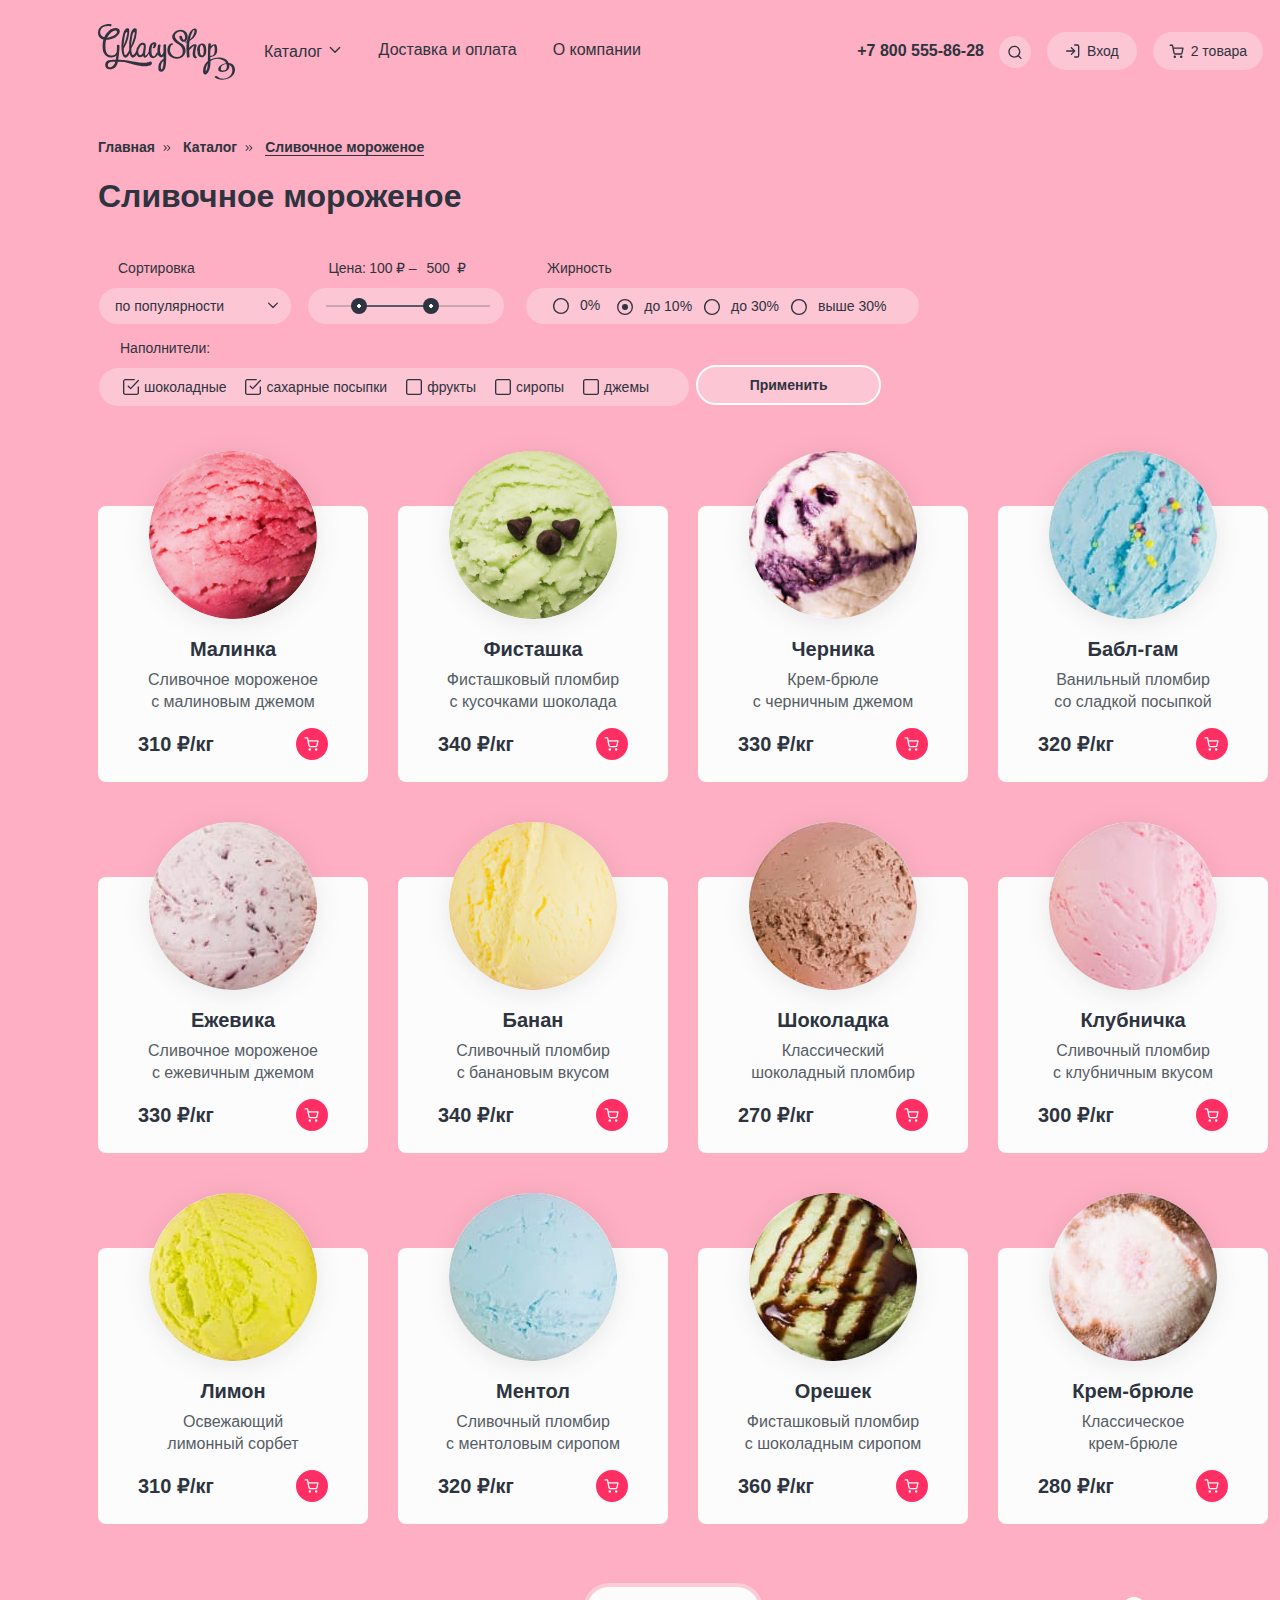
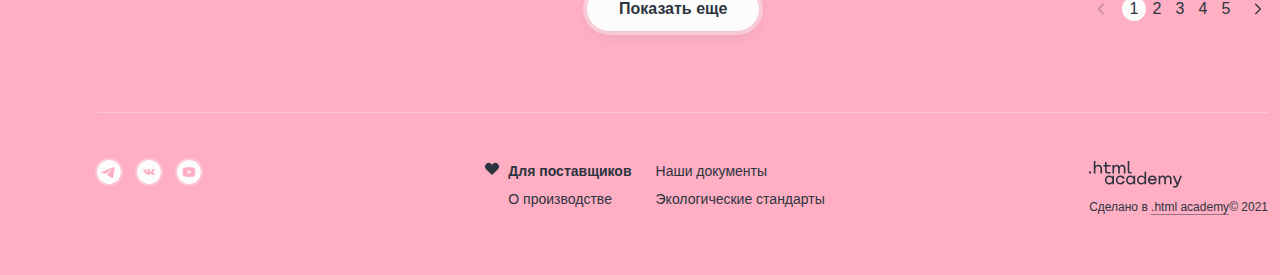
==== commit eac65b63: "Вносит правки по критериям" ====
--- a/catalog.html
+++ b/catalog.html
@@ -1,593 +1,893 @@
 <!DOCTYPE html>
 <html lang="ru">
-  <head>
-    <meta charset="utf-8">
-    <title>HTML Academy: Глейси</title>
-    <link rel="stylesheet" href="styles/styles.css">
-  </head>
-  <body>
-    <header class="page-header">
-      <nav class="navigation">
-        <a class="main-logo" href="index.html">
-          <img src="images/gllacy-logo.svg" width="137" height="56" alt="Логотип Глейси">
-        </a>
-        <ul class="navigation-list">
-          <li class="navigation-item">
-
-            <!--Добавить к каталогу класс navigation-link-catalog для отображения выпадающего меню-->
-
-            <a class="navigation-link navigation-link-catalog" href="catalog.html">
-              Каталог
-              <svg xmlns="http://www.w3.org/2000/svg" class="catalog-arrow-down" width="16" height="17" fill="#2D3440" viewBox="0 0 16 17"><path fill="" fill-rule="evenodd" d="M3.808 7.053a.667.667 0 1 0-.943.943l4.66 4.66a.664.664 0 0 0 .955 0l4.661-4.66a.667.667 0 0 0-.942-.943l-4.196 4.195-4.195-4.195Z" clip-rule="evenodd"/></svg></a>
-            <ul class="navigation-list-sub">
-              <li class="navigation-item-sub">
-                <a class="navigation-link-sub" href="#" >Новинки</a>
-                <svg xmlns="http://www.w3.org/2000/svg" width="136" height="8" fill="none" viewBox="0 0 136 8"><path stroke="#B9B9B9" d="M16.5 3.5h103"/></svg>
+
+<head>
+  <meta charset="utf-8">
+  <title>HTML Academy: Глейси</title>
+  <link rel="stylesheet" href="styles/styles.css">
+</head>
+
+<body>
+  <header class="page-header">
+    <nav class="navigation">
+      <a class="main-logo link" href="index.html">
+        <img src="images/gllacy-logo.svg" width="137" height="56" alt="Логотип Глейси">
+      </a>
+      <ul class="navigation-list">
+        <li class="navigation-item">
+
+          <!--Добавить к каталогу класс navigation-link-catalog для отображения выпадающего меню-->
+
+          <a class="navigation-link navigation-link-catalog link" href="catalog.html">
+            Каталог
+            <svg xmlns="http://www.w3.org/2000/svg" class="catalog-arrow-down" width="16" height="17" fill="#2D3440"
+              viewBox="0 0 16 17">
+              <path fill="" fill-rule="evenodd"
+                d="M3.808 7.053a.667.667 0 1 0-.943.943l4.66 4.66a.664.664 0 0 0 .955 0l4.661-4.66a.667.667 0 0 0-.942-.943l-4.196 4.195-4.195-4.195Z"
+                clip-rule="evenodd" />
+            </svg></a>
+          <ul class="navigation-list-sub">
+            <li class="navigation-item-sub">
+              <a class="navigation-link-sub link" href="#">Новинки</a>
+              <svg xmlns="http://www.w3.org/2000/svg" width="136" height="8" fill="none" viewBox="0 0 136 8">
+                <path stroke="#B9B9B9" d="M16.5 3.5h103" />
+              </svg>
+            </li>
+            <li class="navigation-item-sub">
+              <a class="navigation-link-sub navigation-link-sub-current link" href="catalog.html">Сливочное</a>
+            </li>
+            <li class="navigation-item-sub">
+              <a class="navigation-link-sub link" href="#">Щербеты</a>
+            </li>
+            <li class="navigation-item-sub">
+              <a class="navigation-link-sub link" href="#">Фруктовый лед</a>
+            </li>
+            <li class="navigation-item-sub">
+              <a class="navigation-link-sub link" href="#">Мелорин</a>
+            </li>
+          </ul>
+        </li>
+        <li class="navigation-item">
+          <a class="navigation-link link" href="delivery-and-payment.html">Доставка и оплата</a>
+        </li>
+        <li class="navigation-item">
+          <a class="navigation-link link" href="about.html">О компании</a>
+        </li>
+      </ul>
+      <address class="contacts-address">
+        <a class="contacts-phone-header link" href="tel:+78005558628">+7 800 555-86-28</a>
+      </address>
+      <ul class="navigation-list navigation-list-icon">
+        <li class="navigation-item-icon">
+          <a class="navigation-link-icon navigation-link-search link" href="#">
+            <span class="visually-hidden">
+              Поиск
+            </span>
+            <svg xmlns="http://www.w3.org/2000/svg" class="navigation-icon" width="16" height="17" fill="none"
+              viewBox="0 0 16 17">
+              <path fill="#2D3440" fill-rule="evenodd"
+                d="M2.663 8.188a4.667 4.667 0 1 1 8.028 3.237.67.67 0 0 0-.123.124 4.667 4.667 0 0 1-7.904-3.361Zm8.412 4.688a6 6 0 1 1 .943-.943l2.45 2.45a.667.667 0 1 1-.943.943l-2.45-2.45Z"
+                clip-rule="evenodd" />
+            </svg>
+          </a>
+          <div class="popover-search">
+            <div class="popover-search-content">
+              <form action="https://echo.htmlacademy.ru/" method="get">
+                <input class="popover-search-field" name="search-popover" placeholder="Поиск по сайту" type="search">
+              </form>
+            </div>
+          </div>
+        </li>
+        <li class="navigation-item-icon">
+          <a class="navigation-link-icon navigation-link-login link" href="#">
+            <svg xmlns="http://www.w3.org/2000/svg" class="navigation-icon" width="16" height="17" fill="none"
+              viewBox="0 0 16 17">
+              <path fill="#2D3440" fill-rule="evenodd"
+                d="M9 2.525c0-.369.298-.667.667-.667h2.666a2 2 0 0 1 2 2v9.333a2 2 0 0 1-2 2H9.667a.667.667 0 0 1 0-1.333h2.666A.667.667 0 0 0 13 13.19V3.858a.666.666 0 0 0-.667-.667H9.667A.667.667 0 0 1 9 2.525ZM5.862 4.72c.26-.26.682-.26.943 0l3.329 3.329a.69.69 0 0 1 .129.177.664.664 0 0 1-.13.774l-3.328 3.33a.667.667 0 1 1-.943-.944l2.195-2.195h-6.39a.667.667 0 1 1 0-1.333h6.39L5.862 5.663a.667.667 0 0 1 0-.943Z"
+                clip-rule="evenodd" />
+            </svg>
+            Вход</a>
+          <div class="popover-login">
+            <div class="popover-login-content">
+              <h2 class="popover-login-title">Личный кабинет</h2>
+              <form class="login-form" action="https://echo.htmlacademy.ru/" method="post">
+                <p class="field-group">
+                  <label for="login-email" class="visually-hidden">Email</label>
+                  <input class="login-form-field login-form-field-email" placeholder="email@example.com" type="email"
+                    name="login-email" id="login-email" required>
+                </p>
+                <p class="field-group">
+                  <label class="visually-hidden" for="login-password">Пароль</label>
+                  <input class="login-form-field" placeholder="Введите пароль" type="password" id="login-password"
+                    name="login-password" required>
+                </p>
+                <button class="button login-button button-red" type="submit">Войти</button>
+              </form>
+              <div class="login-footer">
+
+                <!--Добавить кнопке класс login-button-loading для отображения кнопки при загрузке-->
+
+
+                <ul class="popover-login-link">
+                  <li class="login-link"><a href="#">Забыли пароль?</a></li>
+                  <li class="login-link"><a href="#">Регистрация</a></li>
+                </ul>
+              </div>
+            </div>
+          </div>
+        </li>
+        <li class="navigation-item-icon">
+
+          <!--Добавить navigation-link-basket-none для отображения поповера с отсутствием товаров-->
+
+          <a class="navigation-link-icon navigation-link-basket link" href="#">
+            <span class="visually-hidden">Корзина</span>
+            <svg xmlns="http://www.w3.org/2000/svg" class="navigation-icon" width="16" height="17" fill="none"
+              viewBox="0 0 16 17">
+              <path fill="#2D3440" fill-rule="evenodd"
+                d="M1.167 2.108a.667.667 0 0 0 0 1.333h1.77l.468 2.336a.664.664 0 0 0 .011.053l.967 4.833a1.826 1.826 0 0 0 1.819 1.47h5.62a1.826 1.826 0 0 0 1.819-1.47l.001-.005.927-4.861a.667.667 0 0 0-.655-.792H4.611l-.473-2.361a.667.667 0 0 0-.654-.536H1.167Zm4.524 8.294-.813-4.064h8.23l-.775 4.067a.493.493 0 0 1-.492.395H6.183a.492.492 0 0 1-.492-.397Zm-1.134 3.961a1.246 1.246 0 1 1 2.492 0 1.246 1.246 0 0 1-2.492 0Zm6.374 0a1.246 1.246 0 1 1 2.491 0 1.246 1.246 0 0 1-2.491 0Z"
+                clip-rule="evenodd" />
+            </svg>
+            <div class="goods">2 товара</div>
+          </a>
+          <div class="popover-cart-none">
+            <div class="popover-cart-none-content">
+              <h2 class="popover-cart-none-title">Ваша корзина пока пуста</h2>
+            </div>
+          </div>
+          <div class="popover popover-cart">
+            <div class="popover-content">
+              <h2 class="popover-title">Корзина</h2>
+              <ul class="cart-items-list">
+                <li class="cart-item">
+                  <a class="popover-cart-link link" href="#">
+                    <img class="popover-cart-image" src="images/catalog/catalog-1.jpg" width="46" height="46"
+                      alt="Малинка">
+                  </a>
+                  <div class="cart-titles">
+                    <a class="popover-cart-link link" href="#">
+                      <h3 class="popover-cart-title">Малинка</h3>
+                      <span class="popover-cart-subtitle">1 кг х 310 ₽</span>
+                    </a>
+                  </div>
+                  <b class="popover-cart-price">310 ₽</b>
+                  <button class="cart-item-button" type="button">
+                    <svg xmlns="http://www.w3.org/2000/svg" class="popover-delete" width="16" height="16" fill="none"
+                      viewBox="0 0 16 16">
+                      <path fill="#2D3440" fill-rule="evenodd"
+                        d="M12.803 4.138a.667.667 0 1 0-.943-.943L8 7.056l-3.862-3.86a.667.667 0 1 0-.943.942L7.056 8l-3.86 3.861a.667.667 0 1 0 .942.943L8 8.942l3.861 3.861a.667.667 0 1 0 .943-.943L8.942 8l3.861-3.862Z"
+                        clip-rule="evenodd" />
+                    </svg>
+                    <span class="visually-hidden">Удалить</span>
+                  </button>
+                </li>
+                <li class="cart-item">
+                  <a class="popover-cart-link link" href="#">
+                    <img class="popover-cart-image" src="images/catalog/catalog-4.jpg" width="46" height="46"
+                      alt="Бабл-гам">
+                  </a>
+                  <div class="cart-titles">
+                    <a class="popover-cart-link link" href="#">
+                      <h3 class="popover-cart-title">Бабл-гам</h3>
+                      <span class="popover-cart-subtitle">1,5 кг х 320 ₽</span>
+                    </a>
+                  </div>
+                  <b class="popover-cart-price">480 ₽</b>
+                  <button class="cart-item-button" type="button">
+                    <svg xmlns="http://www.w3.org/2000/svg" class="popover-delete" width="16" height="16" fill="none"
+                      viewBox="0 0 16 16">
+                      <path fill="#2D3440" fill-rule="evenodd"
+                        d="M12.803 4.138a.667.667 0 1 0-.943-.943L8 7.056l-3.862-3.86a.667.667 0 1 0-.943.942L7.056 8l-3.86 3.861a.667.667 0 1 0 .942.943L8 8.942l3.861 3.861a.667.667 0 1 0 .943-.943L8.942 8l3.861-3.862Z"
+                        clip-rule="evenodd" />
+                    </svg>
+                    <span class="visually-hidden">Удалить</span>
+                  </button>
+                </li>
+              </ul>
+              <a class="popover-button button button-red link" href="#">Оформить заказ</a>
+              <span class="popover-total">Итого: 790 ₽</span>
+            </div>
+          </div>
+        </li>
+      </ul>
+    </nav>
+  </header>
+  <main class="main-inner main-container">
+    <div class="page-container">
+      <section class="filters">
+        <header class="inner-header">
+          <h1 class="visually-hidden">Каталог</h1>
+
+          <!--Добавить ссылке класс breadcrumbs-link-current для отображения подчеркивания текущей страницы-->
+
+          <ul class="breadcrumbs">
+            <li class="breadcrumbs-item">
+              <a class="breadcrumbs-link link" href="index.html">Главная</a>
+            </li>
+            <li class="breadcrumbs-item">
+              <a class="breadcrumbs-link link" href="">Каталог</a>
+            </li>
+            <li class="breadcrumbs-item">
+              <a class="breadcrumbs-link breadcrumbs-link-current link" href="">Сливочное мороженое</a>
+            </li>
+          </ul>
+          <h2 class="page-title catalog-title">Сливочное мороженое</h2>
+        </header>
+        <form class="catalog-form" action="https://echo.htmlacademy.ru/" method="get">
+          <h2 class="visually-hidden">Фильтры каталога</h2>
+
+          <fieldset class="catalog-filter-group">
+            <label class="catalog-filter-title" for="select">Сортировка</label>
+            <select class="select-control catalog-filter-list" name="select" id="select">
+              <option value="popular">по популярности</option>
+              <option value="cheap">cначала дешёвые</option>
+              <option value="expensive">cначала дорогие</option>
+            </select>
+          </fieldset>
+
+          <fieldset class="catalog-filter-group">
+            <div class="range-wrapper-inputs">
+              <label class="catalog-filter-label">
+                Цена:
+                <input class="range-input" type="number" value="100" name="min-price"> ₽ –
+              </label>
+              <label class="catalog-filter-label catalog-filter-label-max">
+                <input class="range-input" type="number" value="500" name="max-price" style="width: 37px"> ₽
+              </label>
+            </div>
+            <div class="range">
+              <div class="range-scale">
+                <div class="range-bar" style="left: 32px; width: 72px">
+                  <button type="button" class="range-toggle toggle-min">
+                    <span class="visually-hidden">Изменить минимальную цену.</span>
+                  </button>
+                  <button type="button" class="range-toggle toggle-max">
+                    <span class="visually-hidden">Изменить максимальную цену.</span>
+                  </button>
+                </div>
+              </div>
+            </div>
+          </fieldset>
+
+          <fieldset class="catalog-filter-group fat-filter">
+            <legend class="catalog-filter-title">Жирность</legend>
+            <ul class="catalog-filter-list catalog-filter-list-radio">
+              <li class="catalog-filter-item catalog-filter-item-radio">
+                <label class="control">
+                  <input class="control-input visually-hidden" type="radio" name="fat-content" value="0%">
+                  <span class="radio-mark" tabindex="0">
+                    <svg xmlns="http://www.w3.org/2000/svg" class="radio-mark-checked" width="16" height="16"
+                      fill="none" viewBox="0 0 16 16">
+                      <g clip-path="url(#a)">
+                        <path fill="#2D3440" fill-rule="evenodd"
+                          d="M14.667 8A6.667 6.667 0 1 1 1.333 8a6.667 6.667 0 0 1 13.334 0ZM8 16A8 8 0 1 0 8 0a8 8 0 0 0 0 16Zm0-5a3 3 0 1 0 0-6 3 3 0 0 0 0 6Z"
+                          clip-rule="evenodd" />
+                      </g>
+                      <defs>
+                        <clipPath id="aa">
+                          <path fill="#fff" d="M0 0h16v16H0z" />
+                        </clipPath>
+                      </defs>
+                    </svg>
+
+                    <svg xmlns="http://www.w3.org/2000/svg" class="radio-mark-null" width="16" height="16" fill="none"
+                      viewBox="0 0 16 16">
+                      <g clip-path="url(#a)">
+                        <path fill="#2D3440" fill-rule="evenodd"
+                          d="M8.002 1.333H8a6.666 6.666 0 0 0-.002 13.333H8a6.666 6.666 0 0 0 .002-13.333Zm0 14.666H8A8 8 0 1 1 7.995 0a8 8 0 0 1 .007 16Z"
+                          clip-rule="evenodd" />
+                      </g>
+                      <defs>
+                        <clipPath id="ab">
+                          <path fill="#fff" d="M0 0h16v16H0z" />
+                        </clipPath>
+                      </defs>
+                    </svg>
+                  </span>
+                  0%
+                </label>
               </li>
-              <li class="navigation-item-sub">
-                <a class="navigation-link-sub navigation-link-sub-current" href="catalog.html" >Сливочное</a>
+              <li class="catalog-filter-item">
+                <label class="control">
+                  <input class="control-input visually-hidden" type="radio" name="fat-content" value="до 10%" checked>
+                  <span class="radio-mark" tabindex="0">
+                    <svg xmlns="http://www.w3.org/2000/svg" class="radio-mark-checked" width="16" height="16"
+                      fill="none" viewBox="0 0 16 16">
+                      <g clip-path="url(#a)">
+                        <path fill="#2D3440" fill-rule="evenodd"
+                          d="M14.667 8A6.667 6.667 0 1 1 1.333 8a6.667 6.667 0 0 1 13.334 0ZM8 16A8 8 0 1 0 8 0a8 8 0 0 0 0 16Zm0-5a3 3 0 1 0 0-6 3 3 0 0 0 0 6Z"
+                          clip-rule="evenodd" />
+                      </g>
+                      <defs>
+                        <clipPath id="ac">
+                          <path fill="#fff" d="M0 0h16v16H0z" />
+                        </clipPath>
+                      </defs>
+                    </svg>
+
+                    <svg xmlns="http://www.w3.org/2000/svg" class="radio-mark-null" width="16" height="16" fill="none"
+                      viewBox="0 0 16 16">
+                      <g clip-path="url(#a)">
+                        <path fill="#2D3440" fill-rule="evenodd"
+                          d="M8.002 1.333H8a6.666 6.666 0 0 0-.002 13.333H8a6.666 6.666 0 0 0 .002-13.333Zm0 14.666H8A8 8 0 1 1 7.995 0a8 8 0 0 1 .007 16Z"
+                          clip-rule="evenodd" />
+                      </g>
+                      <defs>
+                        <clipPath id="ad">
+                          <path fill="#fff" d="M0 0h16v16H0z" />
+                        </clipPath>
+                      </defs>
+                    </svg>
+                  </span>
+                  до 10%
+                </label>
               </li>
-              <li class="navigation-item-sub">
-                <a class="navigation-link-sub" href="#" >Щербеты</a>
+              <li class="catalog-filter-item">
+                <label class="control">
+                  <input class="control-input visually-hidden" type="radio" name="fat-content" value="до 30%">
+                  <span class="radio-mark" tabindex="0">
+                    <svg xmlns="http://www.w3.org/2000/svg" class="radio-mark-checked" width="16" height="16"
+                      fill="none" viewBox="0 0 16 16">
+                      <g clip-path="url(#a)">
+                        <path fill="#2D3440" fill-rule="evenodd"
+                          d="M14.667 8A6.667 6.667 0 1 1 1.333 8a6.667 6.667 0 0 1 13.334 0ZM8 16A8 8 0 1 0 8 0a8 8 0 0 0 0 16Zm0-5a3 3 0 1 0 0-6 3 3 0 0 0 0 6Z"
+                          clip-rule="evenodd" />
+                      </g>
+                      <defs>
+                        <clipPath id="ae">
+                          <path fill="#fff" d="M0 0h16v16H0z" />
+                        </clipPath>
+                      </defs>
+                    </svg>
+
+                    <svg xmlns="http://www.w3.org/2000/svg" class="radio-mark-null" width="16" height="16" fill="none"
+                      viewBox="0 0 16 16">
+                      <g clip-path="url(#a)">
+                        <path fill="#2D3440" fill-rule="evenodd"
+                          d="M8.002 1.333H8a6.666 6.666 0 0 0-.002 13.333H8a6.666 6.666 0 0 0 .002-13.333Zm0 14.666H8A8 8 0 1 1 7.995 0a8 8 0 0 1 .007 16Z"
+                          clip-rule="evenodd" />
+                      </g>
+                      <defs>
+                        <clipPath id="af">
+                          <path fill="#fff" d="M0 0h16v16H0z" />
+                        </clipPath>
+                      </defs>
+                    </svg>
+                  </span>
+                  до 30%
+                </label>
               </li>
-              <li class="navigation-item-sub">
-                <a class="navigation-link-sub" href="#" >Фруктовый лед</a>
-              </li>
-              <li class="navigation-item-sub">
-                <a class="navigation-link-sub" href="#" >Мелорин</a>
+              <li class="catalog-filter-item">
+                <label class="control">
+                  <input class="control-input visually-hidden" type="radio" name="fat-content" value="above-30%">
+                  <span class="radio-mark" tabindex="0">
+                    <svg xmlns="http://www.w3.org/2000/svg" class="radio-mark-checked" width="16" height="16"
+                      fill="none" viewBox="0 0 16 16">
+                      <g clip-path="url(#a)">
+                        <path fill="#2D3440" fill-rule="evenodd"
+                          d="M14.667 8A6.667 6.667 0 1 1 1.333 8a6.667 6.667 0 0 1 13.334 0ZM8 16A8 8 0 1 0 8 0a8 8 0 0 0 0 16Zm0-5a3 3 0 1 0 0-6 3 3 0 0 0 0 6Z"
+                          clip-rule="evenodd" />
+                      </g>
+                      <defs>
+                        <clipPath id="ag">
+                          <path fill="#fff" d="M0 0h16v16H0z" />
+                        </clipPath>
+                      </defs>
+                    </svg>
+
+                    <svg xmlns="http://www.w3.org/2000/svg" class="radio-mark-null" width="16" height="16" fill="none"
+                      viewBox="0 0 16 16">
+                      <g clip-path="url(#a)">
+                        <path fill="#2D3440" fill-rule="evenodd"
+                          d="M8.002 1.333H8a6.666 6.666 0 0 0-.002 13.333H8a6.666 6.666 0 0 0 .002-13.333Zm0 14.666H8A8 8 0 1 1 7.995 0a8 8 0 0 1 .007 16Z"
+                          clip-rule="evenodd" />
+                      </g>
+                      <defs>
+                        <clipPath id="ah">
+                          <path fill="#fff" d="M0 0h16v16H0z" />
+                        </clipPath>
+                      </defs>
+                    </svg>
+                  </span>
+                  выше 30%
+                </label>
               </li>
             </ul>
-          </li>
-          <li class="navigation-item">
-            <a class="navigation-link" href="delivery-and-payment.html" >Доставка и оплата</a>
-          </li>
-          <li class="navigation-item">
-            <a class="navigation-link" href="about.html" >О компании</a>
-          </li>
-        </ul>
-        <address class="contacts-address">
-          <a class="contacts-phone-header" href="tel:+78005558628">+7 800 555-86-28</a>
-        </address>
-        <ul class="navigation-list navigation-list-icon">
-          <li class="navigation-item-icon">
-            <a class="navigation-link-icon navigation-link-search" href="#">
-              <span class="visually-hidden">
-                Поиск
-              </span>
-              <svg xmlns="http://www.w3.org/2000/svg" class="navigation-icon" width="16" height="17" fill="none" viewBox="0 0 16 17"><path fill="#2D3440" fill-rule="evenodd" d="M2.663 8.188a4.667 4.667 0 1 1 8.028 3.237.67.67 0 0 0-.123.124 4.667 4.667 0 0 1-7.904-3.361Zm8.412 4.688a6 6 0 1 1 .943-.943l2.45 2.45a.667.667 0 1 1-.943.943l-2.45-2.45Z" clip-rule="evenodd"/></svg>
-            </a>
-            <div class="popover-search">
-              <div class="popover-search-content">
-                <form action="https://echo.htmlacademy.ru/" method="get">
-                  <input class="popover-search-field" name="search-popover" placeholder="Поиск по сайту" type="search">
-                </form>
-              </div>
-            </div>
-          </li>
-          <li class="navigation-item-icon">
-            <a class="navigation-link-icon navigation-link-login" href="#">
-              <svg xmlns="http://www.w3.org/2000/svg" class="navigation-icon" width="16" height="17" fill="none" viewBox="0 0 16 17"><path fill="#2D3440" fill-rule="evenodd" d="M9 2.525c0-.369.298-.667.667-.667h2.666a2 2 0 0 1 2 2v9.333a2 2 0 0 1-2 2H9.667a.667.667 0 0 1 0-1.333h2.666A.667.667 0 0 0 13 13.19V3.858a.666.666 0 0 0-.667-.667H9.667A.667.667 0 0 1 9 2.525ZM5.862 4.72c.26-.26.682-.26.943 0l3.329 3.329a.69.69 0 0 1 .129.177.664.664 0 0 1-.13.774l-3.328 3.33a.667.667 0 1 1-.943-.944l2.195-2.195h-6.39a.667.667 0 1 1 0-1.333h6.39L5.862 5.663a.667.667 0 0 1 0-.943Z" clip-rule="evenodd"/></svg>
-              Вход</a>
-              <div class="popover-login">
-                <div class="popover-login-content">
-                  <h2 class="popover-login-title">Личный кабинет</h2>
-                  <form class="login-form" action="https://echo.htmlacademy.ru/" method="post">
-                    <p class="field-group">
-                      <label for="login-email" class="visually-hidden">Email</label>
-                <input class="login-form-field login-form-field-email" placeholder="email@example.com" type="email" name="login-email" id="login-email" required>
-                    </p>
-                    <p class="field-group">
-                      <label class="visually-hidden" for="login-password">Пароль</label>
-                      <input class="login-form-field"  placeholder="Введите пароль" type="password" id="login-password" name="login-password" required>
-                    </p>
-                  </form>
-                  <div class="login-footer">
-                      <button class="button login-button button-red" type="submit">Войти</button>
-                    <ul class="popover-login-link">
-                      <li class="login-link"><a href="#">Забыли пароль?</a></li>
-                      <li class="login-link"><a href="#">Регистрация</a></li>
-                    </ul>
-                  </div>
-                </div>
-              </div>
-          </li>
-          <li class="navigation-item-icon">
-
-            <!--Добавить navigation-link-basket-none для отображения поповера с отсутствием товаров-->
-
-            <a class="navigation-link-icon navigation-link-basket" href="#">
-              <span class="visually-hidden">Корзина</span>
-              <svg xmlns="http://www.w3.org/2000/svg" class="navigation-icon" width="16" height="17" fill="none" viewBox="0 0 16 17"><path fill="#2D3440" fill-rule="evenodd" d="M1.167 2.108a.667.667 0 0 0 0 1.333h1.77l.468 2.336a.664.664 0 0 0 .011.053l.967 4.833a1.826 1.826 0 0 0 1.819 1.47h5.62a1.826 1.826 0 0 0 1.819-1.47l.001-.005.927-4.861a.667.667 0 0 0-.655-.792H4.611l-.473-2.361a.667.667 0 0 0-.654-.536H1.167Zm4.524 8.294-.813-4.064h8.23l-.775 4.067a.493.493 0 0 1-.492.395H6.183a.492.492 0 0 1-.492-.397Zm-1.134 3.961a1.246 1.246 0 1 1 2.492 0 1.246 1.246 0 0 1-2.492 0Zm6.374 0a1.246 1.246 0 1 1 2.491 0 1.246 1.246 0 0 1-2.491 0Z" clip-rule="evenodd"/></svg>
-              <div class="goods">2 товара</div>
-            </a>
-            <div class="popover-cart-none">
-              <div class="popover-cart-none-content">
-                <h2 class="popover-cart-none-title">Ваша корзина пока пуста</h2>
-              </div>
-            </div>
-            <div class="popover popover-cart">
-              <div class="popover-content">
-                <h2 class="popover-title">Корзина</h2>
-                <ul class="cart-items-list">
-                  <li class="cart-item">
-                    <a class="popover-cart-link" href="#">
-                      <img class="popover-cart-image" src="images/catalog/catalog-1.jpg" width="46" height="46" alt="Малинка">
-                    </a>
-                      <div class="cart-titles">
-                        <a class="popover-cart-link" href="#">
-                          <h3 class="popover-cart-title">Малинка</h3>
-                          <span class="popover-cart-subtitle">1 кг х 310 ₽</span>
-                        </a>
-                      </div>
-                    <b class="popover-cart-price">310 ₽</b>
-                    <button class="cart-item-button" type="button">
-                      <svg xmlns="http://www.w3.org/2000/svg" class="popover-delete" width="16" height="16" fill="none" viewBox="0 0 16 16"><path fill="#2D3440" fill-rule="evenodd" d="M12.803 4.138a.667.667 0 1 0-.943-.943L8 7.056l-3.862-3.86a.667.667 0 1 0-.943.942L7.056 8l-3.86 3.861a.667.667 0 1 0 .942.943L8 8.942l3.861 3.861a.667.667 0 1 0 .943-.943L8.942 8l3.861-3.862Z" clip-rule="evenodd"/></svg>
-                      <span class="visually-hidden">Удалить</span>
-                    </button>
-                  </li>
-                  <li class="cart-item">
-                    <a class="popover-cart-link" href="#">
-                      <img class="popover-cart-image" src="images/catalog/catalog-4.jpg" width="46" height="46" alt="Бабл-гам">
-                    </a>
-                    <div class="cart-titles">
-                      <a class="popover-cart-link" href="#">
-                        <h3 class="popover-cart-title">Бабл-гам</h3>
-                        <span class="popover-cart-subtitle">1,5 кг х 320 ₽</span>
-                      </a>
-                    </div>
-                    <b class="popover-cart-price">480 ₽</b>
-                    <button class="cart-item-button" type="button">
-                      <svg xmlns="http://www.w3.org/2000/svg" class="popover-delete" width="16" height="16" fill="none" viewBox="0 0 16 16"><path fill="#2D3440" fill-rule="evenodd" d="M12.803 4.138a.667.667 0 1 0-.943-.943L8 7.056l-3.862-3.86a.667.667 0 1 0-.943.942L7.056 8l-3.86 3.861a.667.667 0 1 0 .942.943L8 8.942l3.861 3.861a.667.667 0 1 0 .943-.943L8.942 8l3.861-3.862Z" clip-rule="evenodd"/></svg>
-                      <span class="visually-hidden">Удалить</span>
-                    </button>
-                  </li>
-                </ul>
-                <a class="popover-button button button-red" href="#">Оформить заказ</a>
-                <span class="popover-total">Итого: 790 ₽</span>
-              </div>
-            </div>
-          </li>
-        </ul>
-      </nav>
-    </header>
-    <main class="main-inner main-container">
-      <div class="page-container">
-        <section class="filters">
-          <header class="inner-header">
-            <h1 class="visually-hidden">Каталог</h1>
-
-            <!--Добавить ссылке класс breadcrumbs-link-current для отображения подчеркивания текущей страницы-->
-
-            <ul class="breadcrumbs">
-              <li class="breadcrumbs-item">
-                <a class="breadcrumbs-link" href="index.html">Главная</a>
+          </fieldset>
+
+          <fieldset class="catalog-filter-group">
+            <legend class="catalog-filter-title">Наполнители:</legend>
+            <ul class="catalog-filter-list catalog-filter-list-fillers">
+              <li class="catalog-filter-item">
+                <label class="control-fillers">
+                  <input class="control-input visually-hidden" type="checkbox" name="chocolate" checked>
+                  <span class="control-mark" tabindex="0"><svg class="control-mark-icon-checked" width="16" height="16"
+                      viewBox="0 0 16 16" fill="none" xmlns="http://www.w3.org/2000/svg">
+                      <path fill-rule="evenodd" clip-rule="evenodd"
+                        d="M1.61532 1.61526C1.7958 1.43471 2.04051 1.33333 2.29562 1.33333H11.2545C11.6227 1.33333 11.9212 1.03486 11.9212 0.666667C11.9212 0.298477 11.6227 0 11.2545 0H2.29562C1.68671 0 1.10279 0.241993 0.672314 0.672654C0.241845 1.1033 6.10352e-05 1.68733 6.10352e-05 2.29624V13.7033C6.10352e-05 14.3122 0.241845 14.8962 0.672314 15.3269C1.10279 15.7575 1.68671 15.9995 2.29562 15.9995H13.6978C14.3067 15.9995 14.8907 15.7575 15.3211 15.3269C15.7516 14.8962 15.9934 14.3122 15.9934 13.7033V7.99976C15.9934 7.63157 15.6949 7.3331 15.3267 7.3331C14.9585 7.3331 14.6601 7.63157 14.6601 7.99976V13.7033C14.6601 13.9588 14.5586 14.2037 14.3781 14.3843C14.1977 14.5648 13.9529 14.6662 13.6978 14.6662H2.29562C2.04051 14.6662 1.7958 14.5648 1.61532 14.3843C1.43484 14.2037 1.33339 13.9588 1.33339 13.7033V2.29624C1.33339 2.04077 1.43484 1.79582 1.61532 1.61526ZM15.8167 1.9404C16.0699 1.6731 16.0585 1.25115 15.7912 0.997933C15.5239 0.74472 15.1019 0.756136 14.8487 1.02343L7.61408 8.66042L5.78248 6.72695C5.52927 6.45966 5.10732 6.44824 4.84002 6.70145C4.57272 6.95467 4.56131 7.37662 4.81452 7.64392L7.1301 10.0883C7.256 10.2212 7.43101 10.2965 7.61408 10.2965C7.79715 10.2965 7.97216 10.2212 8.09806 10.0883L15.8167 1.9404Z"
+                        fill="#2D3440" />
+                    </svg>
+
+                    <svg xmlns="http://www.w3.org/2000/svg" class="control-mark-icon" width="16" height="16" fill="none"
+                      viewBox="0 0 16 16">
+                      <g clip-path="url(#a)">
+                        <path fill="#2D3440" fill-rule="evenodd"
+                          d="M1.615 1.615a.963.963 0 0 1 .68-.282h11.408c.242 0 .34.029.395.053.057.025.13.074.286.23a.91.91 0 0 1 .282.68v11.369a.963.963 0 0 1-.964 1H2.296a.963.963 0 0 1-.963-.963V2.296c0-.255.102-.5.282-.68Zm14.223 12.929a2.294 2.294 0 0 1-2.136 1.454H2.296A2.296 2.296 0 0 1 0 13.702V2.296A2.296 2.296 0 0 1 1.459.158.664.664 0 0 1 1.889 0h11.814c.337 0 .643.038.934.166.287.127.5.318.69.507.481.481.672 1.057.672 1.623V14.11c0 .166-.06.318-.16.435Z"
+                          clip-rule="evenodd" />
+                      </g>
+                      <defs>
+                        <clipPath id="ai">
+                          <path fill="#fff" d="M0 0h16v16H0z" />
+                        </clipPath>
+                      </defs>
+                    </svg>
+                  </span>
+                  <span class="control-label">шоколадные</span>
+                </label>
               </li>
-              <li class="breadcrumbs-item">
-                <a class="breadcrumbs-link" href="">Каталог</a>
+              <li class="catalog-filter-item">
+                <label class="control-fillers">
+                  <input class="control-input visually-hidden" type="checkbox" name="sugar-sprinkles" checked>
+                  <span class="control-mark" tabindex="0"><svg class="control-mark-icon-checked" width="16" height="16"
+                      viewBox="0 0 16 16" fill="none" xmlns="http://www.w3.org/2000/svg">
+                      <path fill-rule="evenodd" clip-rule="evenodd"
+                        d="M1.61532 1.61526C1.7958 1.43471 2.04051 1.33333 2.29562 1.33333H11.2545C11.6227 1.33333 11.9212 1.03486 11.9212 0.666667C11.9212 0.298477 11.6227 0 11.2545 0H2.29562C1.68671 0 1.10279 0.241993 0.672314 0.672654C0.241845 1.1033 6.10352e-05 1.68733 6.10352e-05 2.29624V13.7033C6.10352e-05 14.3122 0.241845 14.8962 0.672314 15.3269C1.10279 15.7575 1.68671 15.9995 2.29562 15.9995H13.6978C14.3067 15.9995 14.8907 15.7575 15.3211 15.3269C15.7516 14.8962 15.9934 14.3122 15.9934 13.7033V7.99976C15.9934 7.63157 15.6949 7.3331 15.3267 7.3331C14.9585 7.3331 14.6601 7.63157 14.6601 7.99976V13.7033C14.6601 13.9588 14.5586 14.2037 14.3781 14.3843C14.1977 14.5648 13.9529 14.6662 13.6978 14.6662H2.29562C2.04051 14.6662 1.7958 14.5648 1.61532 14.3843C1.43484 14.2037 1.33339 13.9588 1.33339 13.7033V2.29624C1.33339 2.04077 1.43484 1.79582 1.61532 1.61526ZM15.8167 1.9404C16.0699 1.6731 16.0585 1.25115 15.7912 0.997933C15.5239 0.74472 15.1019 0.756136 14.8487 1.02343L7.61408 8.66042L5.78248 6.72695C5.52927 6.45966 5.10732 6.44824 4.84002 6.70145C4.57272 6.95467 4.56131 7.37662 4.81452 7.64392L7.1301 10.0883C7.256 10.2212 7.43101 10.2965 7.61408 10.2965C7.79715 10.2965 7.97216 10.2212 8.09806 10.0883L15.8167 1.9404Z"
+                        fill="#2D3440" />
+                    </svg>
+
+                    <svg xmlns="http://www.w3.org/2000/svg" class="control-mark-icon" width="16" height="16" fill="none"
+                      viewBox="0 0 16 16">
+                      <g clip-path="url(#a)">
+                        <path fill="#2D3440" fill-rule="evenodd"
+                          d="M1.615 1.615a.963.963 0 0 1 .68-.282h11.408c.242 0 .34.029.395.053.057.025.13.074.286.23a.91.91 0 0 1 .282.68v11.369a.963.963 0 0 1-.964 1H2.296a.963.963 0 0 1-.963-.963V2.296c0-.255.102-.5.282-.68Zm14.223 12.929a2.294 2.294 0 0 1-2.136 1.454H2.296A2.296 2.296 0 0 1 0 13.702V2.296A2.296 2.296 0 0 1 1.459.158.664.664 0 0 1 1.889 0h11.814c.337 0 .643.038.934.166.287.127.5.318.69.507.481.481.672 1.057.672 1.623V14.11c0 .166-.06.318-.16.435Z"
+                          clip-rule="evenodd" />
+                      </g>
+                      <defs>
+                        <clipPath id="aga">
+                          <path fill="#fff" d="M0 0h16v16H0z" />
+                        </clipPath>
+                      </defs>
+                    </svg>
+                  </span>
+                  <span class="control-label">сахарные посыпки</span>
+                </label>
               </li>
-              <li class="breadcrumbs-item">
-                <a class="breadcrumbs-link breadcrumbs-link-current" href="">Сливочное мороженое</a>
+              <li class="catalog-filter-item">
+                <label class="control-fillers">
+                  <input class="control-input visually-hidden" type="checkbox" name="fruits">
+                  <span class="control-mark" tabindex="0"><svg class="control-mark-icon-checked" width="16" height="16"
+                      viewBox="0 0 16 16" fill="none" xmlns="http://www.w3.org/2000/svg">
+                      <path fill-rule="evenodd" clip-rule="evenodd"
+                        d="M1.61532 1.61526C1.7958 1.43471 2.04051 1.33333 2.29562 1.33333H11.2545C11.6227 1.33333 11.9212 1.03486 11.9212 0.666667C11.9212 0.298477 11.6227 0 11.2545 0H2.29562C1.68671 0 1.10279 0.241993 0.672314 0.672654C0.241845 1.1033 6.10352e-05 1.68733 6.10352e-05 2.29624V13.7033C6.10352e-05 14.3122 0.241845 14.8962 0.672314 15.3269C1.10279 15.7575 1.68671 15.9995 2.29562 15.9995H13.6978C14.3067 15.9995 14.8907 15.7575 15.3211 15.3269C15.7516 14.8962 15.9934 14.3122 15.9934 13.7033V7.99976C15.9934 7.63157 15.6949 7.3331 15.3267 7.3331C14.9585 7.3331 14.6601 7.63157 14.6601 7.99976V13.7033C14.6601 13.9588 14.5586 14.2037 14.3781 14.3843C14.1977 14.5648 13.9529 14.6662 13.6978 14.6662H2.29562C2.04051 14.6662 1.7958 14.5648 1.61532 14.3843C1.43484 14.2037 1.33339 13.9588 1.33339 13.7033V2.29624C1.33339 2.04077 1.43484 1.79582 1.61532 1.61526ZM15.8167 1.9404C16.0699 1.6731 16.0585 1.25115 15.7912 0.997933C15.5239 0.74472 15.1019 0.756136 14.8487 1.02343L7.61408 8.66042L5.78248 6.72695C5.52927 6.45966 5.10732 6.44824 4.84002 6.70145C4.57272 6.95467 4.56131 7.37662 4.81452 7.64392L7.1301 10.0883C7.256 10.2212 7.43101 10.2965 7.61408 10.2965C7.79715 10.2965 7.97216 10.2212 8.09806 10.0883L15.8167 1.9404Z"
+                        fill="#2D3440" />
+                    </svg>
+
+                    <svg xmlns="http://www.w3.org/2000/svg" class="control-mark-icon" width="16" height="16" fill="none"
+                      viewBox="0 0 16 16">
+                      <g clip-path="url(#a)">
+                        <path fill="#2D3440" fill-rule="evenodd"
+                          d="M1.615 1.615a.963.963 0 0 1 .68-.282h11.408c.242 0 .34.029.395.053.057.025.13.074.286.23a.91.91 0 0 1 .282.68v11.369a.963.963 0 0 1-.964 1H2.296a.963.963 0 0 1-.963-.963V2.296c0-.255.102-.5.282-.68Zm14.223 12.929a2.294 2.294 0 0 1-2.136 1.454H2.296A2.296 2.296 0 0 1 0 13.702V2.296A2.296 2.296 0 0 1 1.459.158.664.664 0 0 1 1.889 0h11.814c.337 0 .643.038.934.166.287.127.5.318.69.507.481.481.672 1.057.672 1.623V14.11c0 .166-.06.318-.16.435Z"
+                          clip-rule="evenodd" />
+                      </g>
+                      <defs>
+                        <clipPath id="ak">
+                          <path fill="#fff" d="M0 0h16v16H0z" />
+                        </clipPath>
+                      </defs>
+                    </svg>
+                  </span>
+                  <span class="control-label">фрукты</span>
+                </label>
+              </li>
+              <li class="catalog-filter-item">
+                <label class="control-fillers">
+                  <input class="control-input visually-hidden" type="checkbox" name="syrups">
+                  <span class="control-mark" tabindex="0"><svg class="control-mark-icon-checked" width="16" height="16"
+                      viewBox="0 0 16 16" fill="none" xmlns="http://www.w3.org/2000/svg">
+                      <path fill-rule="evenodd" clip-rule="evenodd"
+                        d="M1.61532 1.61526C1.7958 1.43471 2.04051 1.33333 2.29562 1.33333H11.2545C11.6227 1.33333 11.9212 1.03486 11.9212 0.666667C11.9212 0.298477 11.6227 0 11.2545 0H2.29562C1.68671 0 1.10279 0.241993 0.672314 0.672654C0.241845 1.1033 6.10352e-05 1.68733 6.10352e-05 2.29624V13.7033C6.10352e-05 14.3122 0.241845 14.8962 0.672314 15.3269C1.10279 15.7575 1.68671 15.9995 2.29562 15.9995H13.6978C14.3067 15.9995 14.8907 15.7575 15.3211 15.3269C15.7516 14.8962 15.9934 14.3122 15.9934 13.7033V7.99976C15.9934 7.63157 15.6949 7.3331 15.3267 7.3331C14.9585 7.3331 14.6601 7.63157 14.6601 7.99976V13.7033C14.6601 13.9588 14.5586 14.2037 14.3781 14.3843C14.1977 14.5648 13.9529 14.6662 13.6978 14.6662H2.29562C2.04051 14.6662 1.7958 14.5648 1.61532 14.3843C1.43484 14.2037 1.33339 13.9588 1.33339 13.7033V2.29624C1.33339 2.04077 1.43484 1.79582 1.61532 1.61526ZM15.8167 1.9404C16.0699 1.6731 16.0585 1.25115 15.7912 0.997933C15.5239 0.74472 15.1019 0.756136 14.8487 1.02343L7.61408 8.66042L5.78248 6.72695C5.52927 6.45966 5.10732 6.44824 4.84002 6.70145C4.57272 6.95467 4.56131 7.37662 4.81452 7.64392L7.1301 10.0883C7.256 10.2212 7.43101 10.2965 7.61408 10.2965C7.79715 10.2965 7.97216 10.2212 8.09806 10.0883L15.8167 1.9404Z"
+                        fill="#2D3440" />
+                    </svg>
+
+                    <svg xmlns="http://www.w3.org/2000/svg" class="control-mark-icon" width="16" height="16" fill="none"
+                      viewBox="0 0 16 16">
+                      <g clip-path="url(#a)">
+                        <path fill="#2D3440" fill-rule="evenodd"
+                          d="M1.615 1.615a.963.963 0 0 1 .68-.282h11.408c.242 0 .34.029.395.053.057.025.13.074.286.23a.91.91 0 0 1 .282.68v11.369a.963.963 0 0 1-.964 1H2.296a.963.963 0 0 1-.963-.963V2.296c0-.255.102-.5.282-.68Zm14.223 12.929a2.294 2.294 0 0 1-2.136 1.454H2.296A2.296 2.296 0 0 1 0 13.702V2.296A2.296 2.296 0 0 1 1.459.158.664.664 0 0 1 1.889 0h11.814c.337 0 .643.038.934.166.287.127.5.318.69.507.481.481.672 1.057.672 1.623V14.11c0 .166-.06.318-.16.435Z"
+                          clip-rule="evenodd" />
+                      </g>
+                      <defs>
+                        <clipPath id="al">
+                          <path fill="#fff" d="M0 0h16v16H0z" />
+                        </clipPath>
+                      </defs>
+                    </svg>
+                  </span>
+                  <span class="control-label">сиропы</span>
+                </label>
+              </li>
+              <li class="catalog-filter-item">
+                <label class="control-fillers">
+                  <input class="control-input visually-hidden" type="checkbox" name="jams">
+                  <span class="control-mark" tabindex="0"><svg class="control-mark-icon-checked" width="16" height="16"
+                      viewBox="0 0 16 16" fill="none" xmlns="http://www.w3.org/2000/svg">
+                      <path fill-rule="evenodd" clip-rule="evenodd"
+                        d="M1.61532 1.61526C1.7958 1.43471 2.04051 1.33333 2.29562 1.33333H11.2545C11.6227 1.33333 11.9212 1.03486 11.9212 0.666667C11.9212 0.298477 11.6227 0 11.2545 0H2.29562C1.68671 0 1.10279 0.241993 0.672314 0.672654C0.241845 1.1033 6.10352e-05 1.68733 6.10352e-05 2.29624V13.7033C6.10352e-05 14.3122 0.241845 14.8962 0.672314 15.3269C1.10279 15.7575 1.68671 15.9995 2.29562 15.9995H13.6978C14.3067 15.9995 14.8907 15.7575 15.3211 15.3269C15.7516 14.8962 15.9934 14.3122 15.9934 13.7033V7.99976C15.9934 7.63157 15.6949 7.3331 15.3267 7.3331C14.9585 7.3331 14.6601 7.63157 14.6601 7.99976V13.7033C14.6601 13.9588 14.5586 14.2037 14.3781 14.3843C14.1977 14.5648 13.9529 14.6662 13.6978 14.6662H2.29562C2.04051 14.6662 1.7958 14.5648 1.61532 14.3843C1.43484 14.2037 1.33339 13.9588 1.33339 13.7033V2.29624C1.33339 2.04077 1.43484 1.79582 1.61532 1.61526ZM15.8167 1.9404C16.0699 1.6731 16.0585 1.25115 15.7912 0.997933C15.5239 0.74472 15.1019 0.756136 14.8487 1.02343L7.61408 8.66042L5.78248 6.72695C5.52927 6.45966 5.10732 6.44824 4.84002 6.70145C4.57272 6.95467 4.56131 7.37662 4.81452 7.64392L7.1301 10.0883C7.256 10.2212 7.43101 10.2965 7.61408 10.2965C7.79715 10.2965 7.97216 10.2212 8.09806 10.0883L15.8167 1.9404Z"
+                        fill="#2D3440" />
+                    </svg>
+
+                    <svg xmlns="http://www.w3.org/2000/svg" class="control-mark-icon" width="16" height="16" fill="none"
+                      viewBox="0 0 16 16">
+                      <g clip-path="url(#a)">
+                        <path fill="#2D3440" fill-rule="evenodd"
+                          d="M1.615 1.615a.963.963 0 0 1 .68-.282h11.408c.242 0 .34.029.395.053.057.025.13.074.286.23a.91.91 0 0 1 .282.68v11.369a.963.963 0 0 1-.964 1H2.296a.963.963 0 0 1-.963-.963V2.296c0-.255.102-.5.282-.68Zm14.223 12.929a2.294 2.294 0 0 1-2.136 1.454H2.296A2.296 2.296 0 0 1 0 13.702V2.296A2.296 2.296 0 0 1 1.459.158.664.664 0 0 1 1.889 0h11.814c.337 0 .643.038.934.166.287.127.5.318.69.507.481.481.672 1.057.672 1.623V14.11c0 .166-.06.318-.16.435Z"
+                          clip-rule="evenodd" />
+                      </g>
+                      <defs>
+                        <clipPath id="am">
+                          <path fill="#fff" d="M0 0h16v16H0z" />
+                        </clipPath>
+                      </defs>
+                    </svg>
+                  </span>
+                  <span class="control-label">джемы</span>
+                </label>
               </li>
             </ul>
-            <h1 class="page-title catalog-title">Сливочное мороженое</h1>
-          </header>
-            <form class="catalog-form" action="https://echo.htmlacademy.ru/" method="get">
-              <h2 class="visually-hidden">Фильтры каталога</h2>
-
-              <fieldset class="catalog-filter-group">
-                <label class="catalog-filter-title" for="select">Сортировка</label>
-                <select class="select-control catalog-filter-list" id="select">
-                  <option value="popular">по популярности</option>
-                  <option value="cheap">cначала дешёвые</option>
-                  <option value="expensive">cначала дорогие</option>
-                </select>
-              </fieldset>
-
-              <fieldset class="catalog-filter-group">
-                  <div class="range-wrapper-inputs">
-                    <label class="catalog-filter-label">
-                      Цена:
-                      <input class="range-input" type="number" value="100" name="min-price"> ₽ –
-                    </label>
-                    <label class="catalog-filter-label catalog-filter-label-max">
-                      <input class="range-input" type="number" value="500" name="max-price" style="width: 37px"> ₽
-                    </label>
-                  </div>
-                <div class="range">
-                  <div class="range-scale">
-                    <div class="range-bar" style="left: 32px; width: 72px">
-                      <button type="button" class="range-toggle toggle-min">
-                        <span class="visually-hidden">Изменить минимальную цену.</span>
-                      </button>
-                      <button type="button" class="range-toggle toggle-max">
-                        <span class="visually-hidden">Изменить максимальную цену.</span>
-                      </button>
-                    </div>
-                  </div>
-                </div>
-              </fieldset>
-
-              <fieldset class="catalog-filter-group fat-filter">
-                <legend class="catalog-filter-title">Жирность</legend>
-                <ul class="catalog-filter-list catalog-filter-list-radio">
-                  <li class="catalog-filter-item catalog-filter-item-radio">
-                    <label class="control">
-                      <input class="control-input visually-hidden" type="radio" name="fat-content" value="0%">
-                      <span class="radio-mark">
-                        <svg xmlns="http://www.w3.org/2000/svg" class="radio-mark-checked" width="16" height="16" fill="none" viewBox="0 0 16 16"><g clip-path="url(#a)"><path fill="#2D3440" fill-rule="evenodd" d="M14.667 8A6.667 6.667 0 1 1 1.333 8a6.667 6.667 0 0 1 13.334 0ZM8 16A8 8 0 1 0 8 0a8 8 0 0 0 0 16Zm0-5a3 3 0 1 0 0-6 3 3 0 0 0 0 6Z" clip-rule="evenodd"/></g><defs><clipPath id="aa"><path fill="#fff" d="M0 0h16v16H0z"/></clipPath></defs></svg>
-
-                        <svg xmlns="http://www.w3.org/2000/svg" class="radio-mark-null" width="16" height="16" fill="none" viewBox="0 0 16 16"><g clip-path="url(#a)"><path fill="#2D3440" fill-rule="evenodd" d="M8.002 1.333H8a6.666 6.666 0 0 0-.002 13.333H8a6.666 6.666 0 0 0 .002-13.333Zm0 14.666H8A8 8 0 1 1 7.995 0a8 8 0 0 1 .007 16Z" clip-rule="evenodd"/></g><defs><clipPath id="ab"><path fill="#fff" d="M0 0h16v16H0z"/></clipPath></defs></svg>
-                      </span>
-                      0%
-                    </label>
-                  </li>
-                  <li class="catalog-filter-item">
-                    <label class="control">
-                      <input class="control-input visually-hidden" type="radio" name="fat-content" value="до 10%" checked>
-                      <span class="radio-mark">
-                        <svg xmlns="http://www.w3.org/2000/svg" class="radio-mark-checked" width="16" height="16" fill="none" viewBox="0 0 16 16"><g clip-path="url(#a)"><path fill="#2D3440" fill-rule="evenodd" d="M14.667 8A6.667 6.667 0 1 1 1.333 8a6.667 6.667 0 0 1 13.334 0ZM8 16A8 8 0 1 0 8 0a8 8 0 0 0 0 16Zm0-5a3 3 0 1 0 0-6 3 3 0 0 0 0 6Z" clip-rule="evenodd"/></g><defs><clipPath id="ac"><path fill="#fff" d="M0 0h16v16H0z"/></clipPath></defs></svg>
-
-                        <svg xmlns="http://www.w3.org/2000/svg" class="radio-mark-null" width="16" height="16" fill="none" viewBox="0 0 16 16"><g clip-path="url(#a)"><path fill="#2D3440" fill-rule="evenodd" d="M8.002 1.333H8a6.666 6.666 0 0 0-.002 13.333H8a6.666 6.666 0 0 0 .002-13.333Zm0 14.666H8A8 8 0 1 1 7.995 0a8 8 0 0 1 .007 16Z" clip-rule="evenodd"/></g><defs><clipPath id="ad"><path fill="#fff" d="M0 0h16v16H0z"/></clipPath></defs></svg>
-                      </span>
-                      до 10%
-                    </label>
-                  </li>
-                  <li class="catalog-filter-item">
-                    <label class="control">
-                      <input class="control-input visually-hidden" type="radio" name="fat-content" value="до 30%">
-                      <span class="radio-mark">
-                        <svg xmlns="http://www.w3.org/2000/svg" class="radio-mark-checked" width="16" height="16" fill="none" viewBox="0 0 16 16"><g clip-path="url(#a)"><path fill="#2D3440" fill-rule="evenodd" d="M14.667 8A6.667 6.667 0 1 1 1.333 8a6.667 6.667 0 0 1 13.334 0ZM8 16A8 8 0 1 0 8 0a8 8 0 0 0 0 16Zm0-5a3 3 0 1 0 0-6 3 3 0 0 0 0 6Z" clip-rule="evenodd"/></g><defs><clipPath id="ae"><path fill="#fff" d="M0 0h16v16H0z"/></clipPath></defs></svg>
-
-                        <svg xmlns="http://www.w3.org/2000/svg" class="radio-mark-null" width="16" height="16" fill="none" viewBox="0 0 16 16"><g clip-path="url(#a)"><path fill="#2D3440" fill-rule="evenodd" d="M8.002 1.333H8a6.666 6.666 0 0 0-.002 13.333H8a6.666 6.666 0 0 0 .002-13.333Zm0 14.666H8A8 8 0 1 1 7.995 0a8 8 0 0 1 .007 16Z" clip-rule="evenodd"/></g><defs><clipPath id="af"><path fill="#fff" d="M0 0h16v16H0z"/></clipPath></defs></svg>
-                      </span>
-                      до 30%
-                    </label>
-                  </li>
-                  <li class="catalog-filter-item">
-                    <label class="control">
-                      <input class="control-input visually-hidden" type="radio" name="fat-content" value="above-30%">
-                      <span class="radio-mark">
-                        <svg xmlns="http://www.w3.org/2000/svg" class="radio-mark-checked" width="16" height="16" fill="none" viewBox="0 0 16 16"><g clip-path="url(#a)"><path fill="#2D3440" fill-rule="evenodd" d="M14.667 8A6.667 6.667 0 1 1 1.333 8a6.667 6.667 0 0 1 13.334 0ZM8 16A8 8 0 1 0 8 0a8 8 0 0 0 0 16Zm0-5a3 3 0 1 0 0-6 3 3 0 0 0 0 6Z" clip-rule="evenodd"/></g><defs><clipPath id="ag"><path fill="#fff" d="M0 0h16v16H0z"/></clipPath></defs></svg>
-
-                        <svg xmlns="http://www.w3.org/2000/svg" class="radio-mark-null" width="16" height="16" fill="none" viewBox="0 0 16 16"><g clip-path="url(#a)"><path fill="#2D3440" fill-rule="evenodd" d="M8.002 1.333H8a6.666 6.666 0 0 0-.002 13.333H8a6.666 6.666 0 0 0 .002-13.333Zm0 14.666H8A8 8 0 1 1 7.995 0a8 8 0 0 1 .007 16Z" clip-rule="evenodd"/></g><defs><clipPath id="ah"><path fill="#fff" d="M0 0h16v16H0z"/></clipPath></defs></svg>
-                      </span>
-                      выше 30%
-                    </label>
-                  </li>
-                </ul>
-              </fieldset>
-
-              <fieldset class="catalog-filter-group">
-                <legend class="catalog-filter-title">Наполнители:</legend>
-                <ul class="catalog-filter-list catalog-filter-list-fillers">
-                  <li class="catalog-filter-item">
-                    <label class="control-fillers">
-                      <input class="control-input visually-hidden" type="checkbox" name="chocolate" checked>
-                      <span class="control-mark"><svg class="control-mark-icon-checked" width="16" height="16" viewBox="0 0 16 16" fill="none" xmlns="http://www.w3.org/2000/svg">
-                        <path fill-rule="evenodd" clip-rule="evenodd" d="M1.61532 1.61526C1.7958 1.43471 2.04051 1.33333 2.29562 1.33333H11.2545C11.6227 1.33333 11.9212 1.03486 11.9212 0.666667C11.9212 0.298477 11.6227 0 11.2545 0H2.29562C1.68671 0 1.10279 0.241993 0.672314 0.672654C0.241845 1.1033 6.10352e-05 1.68733 6.10352e-05 2.29624V13.7033C6.10352e-05 14.3122 0.241845 14.8962 0.672314 15.3269C1.10279 15.7575 1.68671 15.9995 2.29562 15.9995H13.6978C14.3067 15.9995 14.8907 15.7575 15.3211 15.3269C15.7516 14.8962 15.9934 14.3122 15.9934 13.7033V7.99976C15.9934 7.63157 15.6949 7.3331 15.3267 7.3331C14.9585 7.3331 14.6601 7.63157 14.6601 7.99976V13.7033C14.6601 13.9588 14.5586 14.2037 14.3781 14.3843C14.1977 14.5648 13.9529 14.6662 13.6978 14.6662H2.29562C2.04051 14.6662 1.7958 14.5648 1.61532 14.3843C1.43484 14.2037 1.33339 13.9588 1.33339 13.7033V2.29624C1.33339 2.04077 1.43484 1.79582 1.61532 1.61526ZM15.8167 1.9404C16.0699 1.6731 16.0585 1.25115 15.7912 0.997933C15.5239 0.74472 15.1019 0.756136 14.8487 1.02343L7.61408 8.66042L5.78248 6.72695C5.52927 6.45966 5.10732 6.44824 4.84002 6.70145C4.57272 6.95467 4.56131 7.37662 4.81452 7.64392L7.1301 10.0883C7.256 10.2212 7.43101 10.2965 7.61408 10.2965C7.79715 10.2965 7.97216 10.2212 8.09806 10.0883L15.8167 1.9404Z" fill="#2D3440"/>
-                        </svg>
-
-                        <svg xmlns="http://www.w3.org/2000/svg" class="control-mark-icon" width="16" height="16" fill="none" viewBox="0 0 16 16"><g clip-path="url(#a)"><path fill="#2D3440" fill-rule="evenodd" d="M1.615 1.615a.963.963 0 0 1 .68-.282h11.408c.242 0 .34.029.395.053.057.025.13.074.286.23a.91.91 0 0 1 .282.68v11.369a.963.963 0 0 1-.964 1H2.296a.963.963 0 0 1-.963-.963V2.296c0-.255.102-.5.282-.68Zm14.223 12.929a2.294 2.294 0 0 1-2.136 1.454H2.296A2.296 2.296 0 0 1 0 13.702V2.296A2.296 2.296 0 0 1 1.459.158.664.664 0 0 1 1.889 0h11.814c.337 0 .643.038.934.166.287.127.5.318.69.507.481.481.672 1.057.672 1.623V14.11c0 .166-.06.318-.16.435Z" clip-rule="evenodd"/></g><defs><clipPath id="ai"><path fill="#fff" d="M0 0h16v16H0z"/></clipPath></defs></svg>
-                      </span>
-                      <span class="control-label">шоколадные</span>
-                    </label>
-                  </li>
-                  <li class="catalog-filter-item">
-                    <label class="control-fillers">
-                      <input class="control-input visually-hidden" type="checkbox" name="sugar-sprinkles" checked>
-                      <span class="control-mark"><svg class="control-mark-icon-checked" width="16" height="16" viewBox="0 0 16 16" fill="none" xmlns="http://www.w3.org/2000/svg">
-                        <path fill-rule="evenodd" clip-rule="evenodd" d="M1.61532 1.61526C1.7958 1.43471 2.04051 1.33333 2.29562 1.33333H11.2545C11.6227 1.33333 11.9212 1.03486 11.9212 0.666667C11.9212 0.298477 11.6227 0 11.2545 0H2.29562C1.68671 0 1.10279 0.241993 0.672314 0.672654C0.241845 1.1033 6.10352e-05 1.68733 6.10352e-05 2.29624V13.7033C6.10352e-05 14.3122 0.241845 14.8962 0.672314 15.3269C1.10279 15.7575 1.68671 15.9995 2.29562 15.9995H13.6978C14.3067 15.9995 14.8907 15.7575 15.3211 15.3269C15.7516 14.8962 15.9934 14.3122 15.9934 13.7033V7.99976C15.9934 7.63157 15.6949 7.3331 15.3267 7.3331C14.9585 7.3331 14.6601 7.63157 14.6601 7.99976V13.7033C14.6601 13.9588 14.5586 14.2037 14.3781 14.3843C14.1977 14.5648 13.9529 14.6662 13.6978 14.6662H2.29562C2.04051 14.6662 1.7958 14.5648 1.61532 14.3843C1.43484 14.2037 1.33339 13.9588 1.33339 13.7033V2.29624C1.33339 2.04077 1.43484 1.79582 1.61532 1.61526ZM15.8167 1.9404C16.0699 1.6731 16.0585 1.25115 15.7912 0.997933C15.5239 0.74472 15.1019 0.756136 14.8487 1.02343L7.61408 8.66042L5.78248 6.72695C5.52927 6.45966 5.10732 6.44824 4.84002 6.70145C4.57272 6.95467 4.56131 7.37662 4.81452 7.64392L7.1301 10.0883C7.256 10.2212 7.43101 10.2965 7.61408 10.2965C7.79715 10.2965 7.97216 10.2212 8.09806 10.0883L15.8167 1.9404Z" fill="#2D3440"/>
-                        </svg>
-
-                        <svg xmlns="http://www.w3.org/2000/svg" class="control-mark-icon" width="16" height="16" fill="none" viewBox="0 0 16 16"><g clip-path="url(#a)"><path fill="#2D3440" fill-rule="evenodd" d="M1.615 1.615a.963.963 0 0 1 .68-.282h11.408c.242 0 .34.029.395.053.057.025.13.074.286.23a.91.91 0 0 1 .282.68v11.369a.963.963 0 0 1-.964 1H2.296a.963.963 0 0 1-.963-.963V2.296c0-.255.102-.5.282-.68Zm14.223 12.929a2.294 2.294 0 0 1-2.136 1.454H2.296A2.296 2.296 0 0 1 0 13.702V2.296A2.296 2.296 0 0 1 1.459.158.664.664 0 0 1 1.889 0h11.814c.337 0 .643.038.934.166.287.127.5.318.69.507.481.481.672 1.057.672 1.623V14.11c0 .166-.06.318-.16.435Z" clip-rule="evenodd"/></g><defs><clipPath id="aga"><path fill="#fff" d="M0 0h16v16H0z"/></clipPath></defs></svg>
-                      </span>
-                      <span class="control-label">сахарные посыпки</span>
-                    </label>
-                  </li>
-                  <li class="catalog-filter-item">
-                    <label class="control-fillers">
-                      <input class="control-input visually-hidden" type="checkbox" name="fruits">
-                      <span class="control-mark"><svg class="control-mark-icon-checked" width="16" height="16" viewBox="0 0 16 16" fill="none" xmlns="http://www.w3.org/2000/svg">
-                        <path fill-rule="evenodd" clip-rule="evenodd" d="M1.61532 1.61526C1.7958 1.43471 2.04051 1.33333 2.29562 1.33333H11.2545C11.6227 1.33333 11.9212 1.03486 11.9212 0.666667C11.9212 0.298477 11.6227 0 11.2545 0H2.29562C1.68671 0 1.10279 0.241993 0.672314 0.672654C0.241845 1.1033 6.10352e-05 1.68733 6.10352e-05 2.29624V13.7033C6.10352e-05 14.3122 0.241845 14.8962 0.672314 15.3269C1.10279 15.7575 1.68671 15.9995 2.29562 15.9995H13.6978C14.3067 15.9995 14.8907 15.7575 15.3211 15.3269C15.7516 14.8962 15.9934 14.3122 15.9934 13.7033V7.99976C15.9934 7.63157 15.6949 7.3331 15.3267 7.3331C14.9585 7.3331 14.6601 7.63157 14.6601 7.99976V13.7033C14.6601 13.9588 14.5586 14.2037 14.3781 14.3843C14.1977 14.5648 13.9529 14.6662 13.6978 14.6662H2.29562C2.04051 14.6662 1.7958 14.5648 1.61532 14.3843C1.43484 14.2037 1.33339 13.9588 1.33339 13.7033V2.29624C1.33339 2.04077 1.43484 1.79582 1.61532 1.61526ZM15.8167 1.9404C16.0699 1.6731 16.0585 1.25115 15.7912 0.997933C15.5239 0.74472 15.1019 0.756136 14.8487 1.02343L7.61408 8.66042L5.78248 6.72695C5.52927 6.45966 5.10732 6.44824 4.84002 6.70145C4.57272 6.95467 4.56131 7.37662 4.81452 7.64392L7.1301 10.0883C7.256 10.2212 7.43101 10.2965 7.61408 10.2965C7.79715 10.2965 7.97216 10.2212 8.09806 10.0883L15.8167 1.9404Z" fill="#2D3440"/>
-                        </svg>
-
-                        <svg xmlns="http://www.w3.org/2000/svg" class="control-mark-icon" width="16" height="16" fill="none" viewBox="0 0 16 16"><g clip-path="url(#a)"><path fill="#2D3440" fill-rule="evenodd" d="M1.615 1.615a.963.963 0 0 1 .68-.282h11.408c.242 0 .34.029.395.053.057.025.13.074.286.23a.91.91 0 0 1 .282.68v11.369a.963.963 0 0 1-.964 1H2.296a.963.963 0 0 1-.963-.963V2.296c0-.255.102-.5.282-.68Zm14.223 12.929a2.294 2.294 0 0 1-2.136 1.454H2.296A2.296 2.296 0 0 1 0 13.702V2.296A2.296 2.296 0 0 1 1.459.158.664.664 0 0 1 1.889 0h11.814c.337 0 .643.038.934.166.287.127.5.318.69.507.481.481.672 1.057.672 1.623V14.11c0 .166-.06.318-.16.435Z" clip-rule="evenodd"/></g><defs><clipPath id="ak"><path fill="#fff" d="M0 0h16v16H0z"/></clipPath></defs></svg>
-                      </span>
-                      <span class="control-label">фрукты</span>
-                    </label>
-                  </li>
-                  <li class="catalog-filter-item">
-                    <label class="control-fillers">
-                      <input class="control-input visually-hidden" type="checkbox" name="syrups">
-                      <span class="control-mark"><svg class="control-mark-icon-checked" width="16" height="16" viewBox="0 0 16 16" fill="none" xmlns="http://www.w3.org/2000/svg">
-                        <path fill-rule="evenodd" clip-rule="evenodd" d="M1.61532 1.61526C1.7958 1.43471 2.04051 1.33333 2.29562 1.33333H11.2545C11.6227 1.33333 11.9212 1.03486 11.9212 0.666667C11.9212 0.298477 11.6227 0 11.2545 0H2.29562C1.68671 0 1.10279 0.241993 0.672314 0.672654C0.241845 1.1033 6.10352e-05 1.68733 6.10352e-05 2.29624V13.7033C6.10352e-05 14.3122 0.241845 14.8962 0.672314 15.3269C1.10279 15.7575 1.68671 15.9995 2.29562 15.9995H13.6978C14.3067 15.9995 14.8907 15.7575 15.3211 15.3269C15.7516 14.8962 15.9934 14.3122 15.9934 13.7033V7.99976C15.9934 7.63157 15.6949 7.3331 15.3267 7.3331C14.9585 7.3331 14.6601 7.63157 14.6601 7.99976V13.7033C14.6601 13.9588 14.5586 14.2037 14.3781 14.3843C14.1977 14.5648 13.9529 14.6662 13.6978 14.6662H2.29562C2.04051 14.6662 1.7958 14.5648 1.61532 14.3843C1.43484 14.2037 1.33339 13.9588 1.33339 13.7033V2.29624C1.33339 2.04077 1.43484 1.79582 1.61532 1.61526ZM15.8167 1.9404C16.0699 1.6731 16.0585 1.25115 15.7912 0.997933C15.5239 0.74472 15.1019 0.756136 14.8487 1.02343L7.61408 8.66042L5.78248 6.72695C5.52927 6.45966 5.10732 6.44824 4.84002 6.70145C4.57272 6.95467 4.56131 7.37662 4.81452 7.64392L7.1301 10.0883C7.256 10.2212 7.43101 10.2965 7.61408 10.2965C7.79715 10.2965 7.97216 10.2212 8.09806 10.0883L15.8167 1.9404Z" fill="#2D3440"/>
-                        </svg>
-
-                        <svg xmlns="http://www.w3.org/2000/svg" class="control-mark-icon" width="16" height="16" fill="none" viewBox="0 0 16 16"><g clip-path="url(#a)"><path fill="#2D3440" fill-rule="evenodd" d="M1.615 1.615a.963.963 0 0 1 .68-.282h11.408c.242 0 .34.029.395.053.057.025.13.074.286.23a.91.91 0 0 1 .282.68v11.369a.963.963 0 0 1-.964 1H2.296a.963.963 0 0 1-.963-.963V2.296c0-.255.102-.5.282-.68Zm14.223 12.929a2.294 2.294 0 0 1-2.136 1.454H2.296A2.296 2.296 0 0 1 0 13.702V2.296A2.296 2.296 0 0 1 1.459.158.664.664 0 0 1 1.889 0h11.814c.337 0 .643.038.934.166.287.127.5.318.69.507.481.481.672 1.057.672 1.623V14.11c0 .166-.06.318-.16.435Z" clip-rule="evenodd"/></g><defs><clipPath id="al"><path fill="#fff" d="M0 0h16v16H0z"/></clipPath></defs></svg>
-                      </span>
-                      <span class="control-label">сиропы</span>
-                    </label>
-                  </li>
-                  <li class="catalog-filter-item">
-                    <label class="control-fillers">
-                      <input class="control-input visually-hidden" type="checkbox" name="jams">
-                      <span class="control-mark"><svg class="control-mark-icon-checked" width="16" height="16" viewBox="0 0 16 16" fill="none" xmlns="http://www.w3.org/2000/svg">
-                        <path fill-rule="evenodd" clip-rule="evenodd" d="M1.61532 1.61526C1.7958 1.43471 2.04051 1.33333 2.29562 1.33333H11.2545C11.6227 1.33333 11.9212 1.03486 11.9212 0.666667C11.9212 0.298477 11.6227 0 11.2545 0H2.29562C1.68671 0 1.10279 0.241993 0.672314 0.672654C0.241845 1.1033 6.10352e-05 1.68733 6.10352e-05 2.29624V13.7033C6.10352e-05 14.3122 0.241845 14.8962 0.672314 15.3269C1.10279 15.7575 1.68671 15.9995 2.29562 15.9995H13.6978C14.3067 15.9995 14.8907 15.7575 15.3211 15.3269C15.7516 14.8962 15.9934 14.3122 15.9934 13.7033V7.99976C15.9934 7.63157 15.6949 7.3331 15.3267 7.3331C14.9585 7.3331 14.6601 7.63157 14.6601 7.99976V13.7033C14.6601 13.9588 14.5586 14.2037 14.3781 14.3843C14.1977 14.5648 13.9529 14.6662 13.6978 14.6662H2.29562C2.04051 14.6662 1.7958 14.5648 1.61532 14.3843C1.43484 14.2037 1.33339 13.9588 1.33339 13.7033V2.29624C1.33339 2.04077 1.43484 1.79582 1.61532 1.61526ZM15.8167 1.9404C16.0699 1.6731 16.0585 1.25115 15.7912 0.997933C15.5239 0.74472 15.1019 0.756136 14.8487 1.02343L7.61408 8.66042L5.78248 6.72695C5.52927 6.45966 5.10732 6.44824 4.84002 6.70145C4.57272 6.95467 4.56131 7.37662 4.81452 7.64392L7.1301 10.0883C7.256 10.2212 7.43101 10.2965 7.61408 10.2965C7.79715 10.2965 7.97216 10.2212 8.09806 10.0883L15.8167 1.9404Z" fill="#2D3440"/>
-                        </svg>
-
-                        <svg xmlns="http://www.w3.org/2000/svg" class="control-mark-icon" width="16" height="16" fill="none" viewBox="0 0 16 16"><g clip-path="url(#a)"><path fill="#2D3440" fill-rule="evenodd" d="M1.615 1.615a.963.963 0 0 1 .68-.282h11.408c.242 0 .34.029.395.053.057.025.13.074.286.23a.91.91 0 0 1 .282.68v11.369a.963.963 0 0 1-.964 1H2.296a.963.963 0 0 1-.963-.963V2.296c0-.255.102-.5.282-.68Zm14.223 12.929a2.294 2.294 0 0 1-2.136 1.454H2.296A2.296 2.296 0 0 1 0 13.702V2.296A2.296 2.296 0 0 1 1.459.158.664.664 0 0 1 1.889 0h11.814c.337 0 .643.038.934.166.287.127.5.318.69.507.481.481.672 1.057.672 1.623V14.11c0 .166-.06.318-.16.435Z" clip-rule="evenodd"/></g><defs><clipPath id="am"><path fill="#fff" d="M0 0h16v16H0z"/></clipPath></defs></svg>
-                      </span>
-                      <span class="control-label">джемы</span>
-                    </label>
-                  </li>
-                </ul>
-              </fieldset>
-              <button class="button-light" type="submit">Применить</button>
-           </form>
-        </section>
-        <section class="catalog-products">
-          <h2 class="visually-hidden">Каталог товаров</h2>
-          <ul class="product-list">
-            <li class="product-card">
-              <a class="product-card-link" href="product.html">
-                <img class="product-card-image" src="images/catalog/catalog-1.jpg" width="168" height="168" alt="Малинка">
-                <h3 class="product-card-title">Малинка</h3>
-                <p class="description">Сливочное мороженое <br> с малиновым джемом</p>
+          </fieldset>
+          <button class="button-light" type="submit">Применить</button>
+        </form>
+      </section>
+      <section class="catalog-products">
+        <h2 class="visually-hidden">Каталог товаров</h2>
+        <ul class="product-list">
+          <li class="product-card">
+            <a class="product-card-link link" href="product.html">
+              <img class="product-card-image" src="images/catalog/catalog-1.jpg" width="168" height="168" alt="Малинка">
+              <h3 class="product-card-title">Малинка</h3>
+              <p class="description">Сливочное мороженое <br> с малиновым джемом</p>
+            </a>
+            <div class="price-and-basket">
+              <b class="product-card-price">310 ₽/кг</b>
+              <button class="product-card-button button-basket" type="button">
+                <svg xmlns="http://www.w3.org/2000/svg" class="product-card-icon" width="16" height="16" fill="none"
+                  viewBox="0 0 16 16">
+                  <path fill="#FCFCFC" fill-rule="evenodd"
+                    d="M1.167 1.25a.667.667 0 0 0 0 1.333h1.77l.468 2.336a.664.664 0 0 0 .011.053l.967 4.833a1.825 1.825 0 0 0 1.819 1.47h5.62a1.826 1.826 0 0 0 1.819-1.47l.001-.005.927-4.861a.667.667 0 0 0-.655-.792H4.611l-.473-2.361a.667.667 0 0 0-.654-.536H1.167ZM5.69 9.544 4.878 5.48h8.23l-.775 4.067a.492.492 0 0 1-.492.395H6.183a.492.492 0 0 1-.492-.397Zm-1.134 3.961a1.246 1.246 0 1 1 2.492 0 1.246 1.246 0 0 1-2.492 0Zm6.374 0a1.246 1.246 0 1 1 2.491 0 1.246 1.246 0 0 1-2.491 0Z"
+                    clip-rule="evenodd" />
+                </svg>
+                <span class="visually-hidden">В корзину</span>
+              </button>
+            </div>
+          </li>
+          <li class="product-card">
+            <a class="product-card-link link" href="product.html">
+              <img class="product-card-image" src="images/catalog/catalog-2.jpg" width="168" height="168"
+                alt="Фисташка">
+              <h3 class="product-card-title">Фисташка</h3>
+              <p class="description">Фисташковый пломбир <br> с кусочками шоколада</p>
+            </a>
+            <div class="price-and-basket">
+              <b class="product-card-price">340 ₽/кг</b>
+              <button class="product-card-button button-basket" type="button">
+                <svg xmlns="http://www.w3.org/2000/svg" class="product-card-icon" width="16" height="16" fill="none"
+                  viewBox="0 0 16 16">
+                  <path fill="#FCFCFC" fill-rule="evenodd"
+                    d="M1.167 1.25a.667.667 0 0 0 0 1.333h1.77l.468 2.336a.664.664 0 0 0 .011.053l.967 4.833a1.825 1.825 0 0 0 1.819 1.47h5.62a1.826 1.826 0 0 0 1.819-1.47l.001-.005.927-4.861a.667.667 0 0 0-.655-.792H4.611l-.473-2.361a.667.667 0 0 0-.654-.536H1.167ZM5.69 9.544 4.878 5.48h8.23l-.775 4.067a.492.492 0 0 1-.492.395H6.183a.492.492 0 0 1-.492-.397Zm-1.134 3.961a1.246 1.246 0 1 1 2.492 0 1.246 1.246 0 0 1-2.492 0Zm6.374 0a1.246 1.246 0 1 1 2.491 0 1.246 1.246 0 0 1-2.491 0Z"
+                    clip-rule="evenodd" />
+                </svg>
+                <span class="visually-hidden">В корзину</span>
+              </button>
+            </div>
+          </li>
+          <li class="product-card">
+            <a class="product-card-link link" href="product.html">
+              <img class="product-card-image" src="images/catalog/catalog-3.jpg" width="168" height="168" alt="Черника">
+              <h3 class="product-card-title">Черника</h3>
+              <p class="description">Крем-брюле <br> с черничным джемом</p>
+            </a>
+            <div class="price-and-basket">
+              <b class="product-card-price">330 ₽/кг</b>
+              <button class="product-card-button button-basket" type="button">
+                <svg xmlns="http://www.w3.org/2000/svg" class="product-card-icon" width="16" height="16" fill="none"
+                  viewBox="0 0 16 16">
+                  <path fill="#FCFCFC" fill-rule="evenodd"
+                    d="M1.167 1.25a.667.667 0 0 0 0 1.333h1.77l.468 2.336a.664.664 0 0 0 .011.053l.967 4.833a1.825 1.825 0 0 0 1.819 1.47h5.62a1.826 1.826 0 0 0 1.819-1.47l.001-.005.927-4.861a.667.667 0 0 0-.655-.792H4.611l-.473-2.361a.667.667 0 0 0-.654-.536H1.167ZM5.69 9.544 4.878 5.48h8.23l-.775 4.067a.492.492 0 0 1-.492.395H6.183a.492.492 0 0 1-.492-.397Zm-1.134 3.961a1.246 1.246 0 1 1 2.492 0 1.246 1.246 0 0 1-2.492 0Zm6.374 0a1.246 1.246 0 1 1 2.491 0 1.246 1.246 0 0 1-2.491 0Z"
+                    clip-rule="evenodd" />
+                </svg>
+                <span class="visually-hidden">В корзину</span>
+              </button>
+            </div>
+          </li>
+          <li class="product-card">
+            <a class="product-card-link link" href="product.html">
+              <img class="product-card-image" src="images/catalog/catalog-4.jpg" width="168" height="168"
+                alt="Бабл-гам">
+              <h3 class="product-card-title">Бабл-гам</h3>
+              <p class="description">Ванильный пломбир <br> со сладкой посыпкой</p>
+            </a>
+            <div class="price-and-basket">
+              <b class="product-card-price">320 ₽/кг</b>
+              <button class="product-card-button button-basket" type="button">
+                <svg xmlns="http://www.w3.org/2000/svg" class="product-card-icon" width="16" height="16" fill="none"
+                  viewBox="0 0 16 16">
+                  <path fill="#FCFCFC" fill-rule="evenodd"
+                    d="M1.167 1.25a.667.667 0 0 0 0 1.333h1.77l.468 2.336a.664.664 0 0 0 .011.053l.967 4.833a1.825 1.825 0 0 0 1.819 1.47h5.62a1.826 1.826 0 0 0 1.819-1.47l.001-.005.927-4.861a.667.667 0 0 0-.655-.792H4.611l-.473-2.361a.667.667 0 0 0-.654-.536H1.167ZM5.69 9.544 4.878 5.48h8.23l-.775 4.067a.492.492 0 0 1-.492.395H6.183a.492.492 0 0 1-.492-.397Zm-1.134 3.961a1.246 1.246 0 1 1 2.492 0 1.246 1.246 0 0 1-2.492 0Zm6.374 0a1.246 1.246 0 1 1 2.491 0 1.246 1.246 0 0 1-2.491 0Z"
+                    clip-rule="evenodd" />
+                </svg>
+                <span class="visually-hidden">В корзину</span>
+              </button>
+            </div>
+          </li>
+          <li class="product-card">
+            <a class="product-card-link link" href="product.html">
+              <img class="product-card-image" src="images/catalog/catalog-5.jpg" width="168" height="168" alt="Ежевика">
+              <h3 class="product-card-title">Ежевика</h3>
+              <p class="description">Сливочное мороженое <br> с ежевичным джемом</p>
+            </a>
+            <div class="price-and-basket">
+              <b class="product-card-price">330 ₽/кг</b>
+              <button class="product-card-button button-basket" type="button">
+                <svg xmlns="http://www.w3.org/2000/svg" class="product-card-icon" width="16" height="16" fill="none"
+                  viewBox="0 0 16 16">
+                  <path fill="#FCFCFC" fill-rule="evenodd"
+                    d="M1.167 1.25a.667.667 0 0 0 0 1.333h1.77l.468 2.336a.664.664 0 0 0 .011.053l.967 4.833a1.825 1.825 0 0 0 1.819 1.47h5.62a1.826 1.826 0 0 0 1.819-1.47l.001-.005.927-4.861a.667.667 0 0 0-.655-.792H4.611l-.473-2.361a.667.667 0 0 0-.654-.536H1.167ZM5.69 9.544 4.878 5.48h8.23l-.775 4.067a.492.492 0 0 1-.492.395H6.183a.492.492 0 0 1-.492-.397Zm-1.134 3.961a1.246 1.246 0 1 1 2.492 0 1.246 1.246 0 0 1-2.492 0Zm6.374 0a1.246 1.246 0 1 1 2.491 0 1.246 1.246 0 0 1-2.491 0Z"
+                    clip-rule="evenodd" />
+                </svg>
+                <span class="visually-hidden">В корзину</span>
+              </button>
+            </div>
+          </li>
+          <li class="product-card">
+            <a class="product-card-link link" href="product.html">
+              <img class="product-card-image" src="images/catalog/catalog-6.jpg" width="168" height="168" alt="Банан">
+              <h3 class="product-card-title">Банан</h3>
+              <p class="description">Сливочный пломбир <br> с банановым вкусом</p>
+            </a>
+            <div class="price-and-basket">
+              <b class="product-card-price">340 ₽/кг</b>
+              <button class="product-card-button button-basket" type="button">
+                <svg xmlns="http://www.w3.org/2000/svg" class="product-card-icon" width="16" height="16" fill="none"
+                  viewBox="0 0 16 16">
+                  <path fill="#FCFCFC" fill-rule="evenodd"
+                    d="M1.167 1.25a.667.667 0 0 0 0 1.333h1.77l.468 2.336a.664.664 0 0 0 .011.053l.967 4.833a1.825 1.825 0 0 0 1.819 1.47h5.62a1.826 1.826 0 0 0 1.819-1.47l.001-.005.927-4.861a.667.667 0 0 0-.655-.792H4.611l-.473-2.361a.667.667 0 0 0-.654-.536H1.167ZM5.69 9.544 4.878 5.48h8.23l-.775 4.067a.492.492 0 0 1-.492.395H6.183a.492.492 0 0 1-.492-.397Zm-1.134 3.961a1.246 1.246 0 1 1 2.492 0 1.246 1.246 0 0 1-2.492 0Zm6.374 0a1.246 1.246 0 1 1 2.491 0 1.246 1.246 0 0 1-2.491 0Z"
+                    clip-rule="evenodd" />
+                </svg>
+                <span class="visually-hidden">В корзину</span>
+              </button>
+            </div>
+          </li>
+          <li class="product-card">
+            <a class="product-card-link link" href="product.html">
+              <img class="product-card-image" src="images/catalog/catalog-7.jpg" width="168" height="168"
+                alt="Шоколадка">
+              <h3 class="product-card-title">Шоколадка</h3>
+              <p class="description">Классический <br> шоколадный пломбир</p>
+            </a>
+            <div class="price-and-basket">
+              <b class="product-card-price">270 ₽/кг</b>
+              <button class="product-card-button button-basket" type="button">
+                <svg xmlns="http://www.w3.org/2000/svg" class="product-card-icon" width="16" height="16" fill="none"
+                  viewBox="0 0 16 16">
+                  <path fill="#FCFCFC" fill-rule="evenodd"
+                    d="M1.167 1.25a.667.667 0 0 0 0 1.333h1.77l.468 2.336a.664.664 0 0 0 .011.053l.967 4.833a1.825 1.825 0 0 0 1.819 1.47h5.62a1.826 1.826 0 0 0 1.819-1.47l.001-.005.927-4.861a.667.667 0 0 0-.655-.792H4.611l-.473-2.361a.667.667 0 0 0-.654-.536H1.167ZM5.69 9.544 4.878 5.48h8.23l-.775 4.067a.492.492 0 0 1-.492.395H6.183a.492.492 0 0 1-.492-.397Zm-1.134 3.961a1.246 1.246 0 1 1 2.492 0 1.246 1.246 0 0 1-2.492 0Zm6.374 0a1.246 1.246 0 1 1 2.491 0 1.246 1.246 0 0 1-2.491 0Z"
+                    clip-rule="evenodd" />
+                </svg>
+                <span class="visually-hidden">В корзину</span>
+              </button>
+            </div>
+          </li>
+          <li class="product-card">
+            <a class="product-card-link link" href="product.html">
+              <img class="product-card-image" src="images/catalog/catalog-8.jpg" width="168" height="168"
+                alt="Клубничка">
+              <h3 class="product-card-title">Клубничка</h3>
+              <p class="description">Сливочный пломбир <br> с клубничным вкусом</p>
+            </a>
+            <div class="price-and-basket">
+              <b class="product-card-price">300 ₽/кг</b>
+              <button class="product-card-button button-basket" type="button">
+                <svg xmlns="http://www.w3.org/2000/svg" class="product-card-icon" width="16" height="16" fill="none"
+                  viewBox="0 0 16 16">
+                  <path fill="#FCFCFC" fill-rule="evenodd"
+                    d="M1.167 1.25a.667.667 0 0 0 0 1.333h1.77l.468 2.336a.664.664 0 0 0 .011.053l.967 4.833a1.825 1.825 0 0 0 1.819 1.47h5.62a1.826 1.826 0 0 0 1.819-1.47l.001-.005.927-4.861a.667.667 0 0 0-.655-.792H4.611l-.473-2.361a.667.667 0 0 0-.654-.536H1.167ZM5.69 9.544 4.878 5.48h8.23l-.775 4.067a.492.492 0 0 1-.492.395H6.183a.492.492 0 0 1-.492-.397Zm-1.134 3.961a1.246 1.246 0 1 1 2.492 0 1.246 1.246 0 0 1-2.492 0Zm6.374 0a1.246 1.246 0 1 1 2.491 0 1.246 1.246 0 0 1-2.491 0Z"
+                    clip-rule="evenodd" />
+                </svg>
+                <span class="visually-hidden">В корзину</span>
+              </button>
+            </div>
+          </li>
+          <li class="product-card">
+            <a class="product-card-link link" href="product.html">
+              <img class="product-card-image" src="images/catalog/catalog-9.jpg" width="168" height="168" alt="Лимон">
+              <h3 class="product-card-title">Лимон</h3>
+              <p class="description">Освежающий <br> лимонный сорбет</p>
+            </a>
+            <div class="price-and-basket">
+              <b class="product-card-price">310 ₽/кг</b>
+              <button class="product-card-button button-basket" type="button">
+                <svg xmlns="http://www.w3.org/2000/svg" class="product-card-icon" width="16" height="16" fill="none"
+                  viewBox="0 0 16 16">
+                  <path fill="#FCFCFC" fill-rule="evenodd"
+                    d="M1.167 1.25a.667.667 0 0 0 0 1.333h1.77l.468 2.336a.664.664 0 0 0 .011.053l.967 4.833a1.825 1.825 0 0 0 1.819 1.47h5.62a1.826 1.826 0 0 0 1.819-1.47l.001-.005.927-4.861a.667.667 0 0 0-.655-.792H4.611l-.473-2.361a.667.667 0 0 0-.654-.536H1.167ZM5.69 9.544 4.878 5.48h8.23l-.775 4.067a.492.492 0 0 1-.492.395H6.183a.492.492 0 0 1-.492-.397Zm-1.134 3.961a1.246 1.246 0 1 1 2.492 0 1.246 1.246 0 0 1-2.492 0Zm6.374 0a1.246 1.246 0 1 1 2.491 0 1.246 1.246 0 0 1-2.491 0Z"
+                    clip-rule="evenodd" />
+                </svg>
+                <span class="visually-hidden">В корзину</span>
+              </button>
+            </div>
+          </li>
+          <li class="product-card">
+            <a class="product-card-link link" href="product.html">
+              <img class="product-card-image" src="images/catalog/catalog-10.jpg" width="168" height="168" alt="Ментол">
+              <h3 class="product-card-title">Ментол</h3>
+              <p class="description">Сливочный пломбир <br> с ментоловым сиропом</p>
+            </a>
+            <div class="price-and-basket">
+              <b class="product-card-price">320 ₽/кг</b>
+              <button class="product-card-button button-basket" type="button">
+                <svg xmlns="http://www.w3.org/2000/svg" class="product-card-icon" width="16" height="16" fill="none"
+                  viewBox="0 0 16 16">
+                  <path fill="#FCFCFC" fill-rule="evenodd"
+                    d="M1.167 1.25a.667.667 0 0 0 0 1.333h1.77l.468 2.336a.664.664 0 0 0 .011.053l.967 4.833a1.825 1.825 0 0 0 1.819 1.47h5.62a1.826 1.826 0 0 0 1.819-1.47l.001-.005.927-4.861a.667.667 0 0 0-.655-.792H4.611l-.473-2.361a.667.667 0 0 0-.654-.536H1.167ZM5.69 9.544 4.878 5.48h8.23l-.775 4.067a.492.492 0 0 1-.492.395H6.183a.492.492 0 0 1-.492-.397Zm-1.134 3.961a1.246 1.246 0 1 1 2.492 0 1.246 1.246 0 0 1-2.492 0Zm6.374 0a1.246 1.246 0 1 1 2.491 0 1.246 1.246 0 0 1-2.491 0Z"
+                    clip-rule="evenodd" />
+                </svg>
+                <span class="visually-hidden">В корзину</span>
+              </button>
+            </div>
+          </li>
+          <li class="product-card">
+            <a class="product-card-link link" href="product.html">
+              <img class="product-card-image" src="images/catalog/catalog-11.jpg" width="168" height="168" alt="Орешек">
+              <h3 class="product-card-title">Орешек</h3>
+              <p class="description">Фисташковый пломбир <br> с шоколадным сиропом</p>
+            </a>
+            <div class="price-and-basket">
+              <b class="product-card-price">360 ₽/кг</b>
+              <button class="product-card-button button-basket" type="button">
+                <svg xmlns="http://www.w3.org/2000/svg" class="product-card-icon" width="16" height="16" fill="none"
+                  viewBox="0 0 16 16">
+                  <path fill="#FCFCFC" fill-rule="evenodd"
+                    d="M1.167 1.25a.667.667 0 0 0 0 1.333h1.77l.468 2.336a.664.664 0 0 0 .011.053l.967 4.833a1.825 1.825 0 0 0 1.819 1.47h5.62a1.826 1.826 0 0 0 1.819-1.47l.001-.005.927-4.861a.667.667 0 0 0-.655-.792H4.611l-.473-2.361a.667.667 0 0 0-.654-.536H1.167ZM5.69 9.544 4.878 5.48h8.23l-.775 4.067a.492.492 0 0 1-.492.395H6.183a.492.492 0 0 1-.492-.397Zm-1.134 3.961a1.246 1.246 0 1 1 2.492 0 1.246 1.246 0 0 1-2.492 0Zm6.374 0a1.246 1.246 0 1 1 2.491 0 1.246 1.246 0 0 1-2.491 0Z"
+                    clip-rule="evenodd" />
+                </svg>
+                <span class="visually-hidden">В корзину</span>
+              </button>
+            </div>
+          </li>
+          <li class="product-card">
+            <a class="product-card-link link" href="product.html">
+              <img class="product-card-image" src="images/catalog/catalog-12.jpg" width="168" height="168"
+                alt="Крем-брюле">
+              <h3 class="product-card-title">Крем-брюле</h3>
+              <p class="description">Классическое <br> крем-брюле </p>
+            </a>
+            <div class="price-and-basket">
+              <b class="product-card-price">280 ₽/кг</b>
+              <button class="product-card-button button-basket" type="button">
+                <svg xmlns="http://www.w3.org/2000/svg" class="product-card-icon" width="16" height="16" fill="none"
+                  viewBox="0 0 16 16">
+                  <path fill="#FCFCFC" fill-rule="evenodd"
+                    d="M1.167 1.25a.667.667 0 0 0 0 1.333h1.77l.468 2.336a.664.664 0 0 0 .011.053l.967 4.833a1.825 1.825 0 0 0 1.819 1.47h5.62a1.826 1.826 0 0 0 1.819-1.47l.001-.005.927-4.861a.667.667 0 0 0-.655-.792H4.611l-.473-2.361a.667.667 0 0 0-.654-.536H1.167ZM5.69 9.544 4.878 5.48h8.23l-.775 4.067a.492.492 0 0 1-.492.395H6.183a.492.492 0 0 1-.492-.397Zm-1.134 3.961a1.246 1.246 0 1 1 2.492 0 1.246 1.246 0 0 1-2.492 0Zm6.374 0a1.246 1.246 0 1 1 2.491 0 1.246 1.246 0 0 1-2.491 0Z"
+                    clip-rule="evenodd" />
+                </svg>
+                <span class="visually-hidden">В корзину</span>
+              </button>
+            </div>
+          </li>
+        </ul>
+        <div class="pagination-area">
+
+          <!--Добавить кнопке класс pagination-show-more-loading для отображения кнопки при загрузке-->
+
+          <button class="button-white pagination-show-more" type="button">Показать еще</button>
+          <ul class="pagination">
+            <li class="pagination-item">
+              <a class="pagination-link pagination-prev pagination-disabled link">
+                <span class="visually-hidden">Предыдущая страница</span>
               </a>
-              <div class="price-and-basket">
-                <b class="product-card-price">310 ₽/кг</b>
-                <button class="product-card-button button-basket" type="button">
-                  <svg xmlns="http://www.w3.org/2000/svg" class="product-card-icon" width="16" height="16" fill="none" viewBox="0 0 16 16"><path fill="#FCFCFC" fill-rule="evenodd" d="M1.167 1.25a.667.667 0 0 0 0 1.333h1.77l.468 2.336a.664.664 0 0 0 .011.053l.967 4.833a1.825 1.825 0 0 0 1.819 1.47h5.62a1.826 1.826 0 0 0 1.819-1.47l.001-.005.927-4.861a.667.667 0 0 0-.655-.792H4.611l-.473-2.361a.667.667 0 0 0-.654-.536H1.167ZM5.69 9.544 4.878 5.48h8.23l-.775 4.067a.492.492 0 0 1-.492.395H6.183a.492.492 0 0 1-.492-.397Zm-1.134 3.961a1.246 1.246 0 1 1 2.492 0 1.246 1.246 0 0 1-2.492 0Zm6.374 0a1.246 1.246 0 1 1 2.491 0 1.246 1.246 0 0 1-2.491 0Z" clip-rule="evenodd"/></svg>
-                  <span class="visually-hidden">В корзину</span>
-                </button>
-              </div>
-            </li>
-            <li class="product-card">
-              <a class="product-card-link" href="product.html">
-                <img class="product-card-image" src="images/catalog/catalog-2.jpg" width="168" height="168" alt="Фисташка">
-                <h3 class="product-card-title">Фисташка</h3>
-                <p class="description">Фисташковый пломбир <br> с кусочками шоколада</p>
+            </li>
+            <li class="pagination-item">
+              <a class="pagination-link pagination-current link" href="#">1</a>
+            </li>
+            <li class="pagination-item">
+              <a class="pagination-link link" href="#">2</a>
+            </li>
+            <li class="pagination-item">
+              <a class="pagination-link link" href="#">3</a>
+            </li>
+            <li class="pagination-item">
+              <a class="pagination-link link" href="#">4</a>
+            </li>
+            <li class="pagination-item">
+              <a class="pagination-link link" href="#">5</a>
+            </li>
+            <li class="pagination-item">
+              <a class="pagination-link pagination-next link" href="#">
+                <span class="visually-hidden">Следующая страница</span>
               </a>
-              <div class="price-and-basket">
-                <b class="product-card-price">340 ₽/кг</b>
-                <button class="product-card-button button-basket" type="button">
-                  <svg xmlns="http://www.w3.org/2000/svg" class="product-card-icon" width="16" height="16" fill="none" viewBox="0 0 16 16"><path fill="#FCFCFC" fill-rule="evenodd" d="M1.167 1.25a.667.667 0 0 0 0 1.333h1.77l.468 2.336a.664.664 0 0 0 .011.053l.967 4.833a1.825 1.825 0 0 0 1.819 1.47h5.62a1.826 1.826 0 0 0 1.819-1.47l.001-.005.927-4.861a.667.667 0 0 0-.655-.792H4.611l-.473-2.361a.667.667 0 0 0-.654-.536H1.167ZM5.69 9.544 4.878 5.48h8.23l-.775 4.067a.492.492 0 0 1-.492.395H6.183a.492.492 0 0 1-.492-.397Zm-1.134 3.961a1.246 1.246 0 1 1 2.492 0 1.246 1.246 0 0 1-2.492 0Zm6.374 0a1.246 1.246 0 1 1 2.491 0 1.246 1.246 0 0 1-2.491 0Z" clip-rule="evenodd"/></svg>
-                  <span class="visually-hidden">В корзину</span>
-                </button>
-              </div>
-            </li>
-            <li class="product-card">
-              <a class="product-card-link" href="product.html">
-                <img class="product-card-image" src="images/catalog/catalog-3.jpg" width="168" height="168" alt="Черника">
-                <h3 class="product-card-title">Черника</h3>
-                <p class="description">Крем-брюле <br> с черничным джемом</p>
-              </a>
-              <div class="price-and-basket">
-                <b class="product-card-price">330 ₽/кг</b>
-                <button class="product-card-button button-basket" type="button">
-                  <svg xmlns="http://www.w3.org/2000/svg" class="product-card-icon" width="16" height="16" fill="none" viewBox="0 0 16 16"><path fill="#FCFCFC" fill-rule="evenodd" d="M1.167 1.25a.667.667 0 0 0 0 1.333h1.77l.468 2.336a.664.664 0 0 0 .011.053l.967 4.833a1.825 1.825 0 0 0 1.819 1.47h5.62a1.826 1.826 0 0 0 1.819-1.47l.001-.005.927-4.861a.667.667 0 0 0-.655-.792H4.611l-.473-2.361a.667.667 0 0 0-.654-.536H1.167ZM5.69 9.544 4.878 5.48h8.23l-.775 4.067a.492.492 0 0 1-.492.395H6.183a.492.492 0 0 1-.492-.397Zm-1.134 3.961a1.246 1.246 0 1 1 2.492 0 1.246 1.246 0 0 1-2.492 0Zm6.374 0a1.246 1.246 0 1 1 2.491 0 1.246 1.246 0 0 1-2.491 0Z" clip-rule="evenodd"/></svg>
-                  <span class="visually-hidden">В корзину</span>
-                </button>
-              </div>
-            </li>
-            <li class="product-card">
-              <a class="product-card-link" href="product.html">
-                <img class="product-card-image" src="images/catalog/catalog-4.jpg" width="168" height="168" alt="Бабл-гам">
-                <h3 class="product-card-title">Бабл-гам</h3>
-                <p class="description">Ванильный пломбир <br> со сладкой посыпкой</p>
-              </a>
-              <div class="price-and-basket">
-                <b class="product-card-price">320 ₽/кг</b>
-                <button class="product-card-button button-basket" type="button">
-                  <svg xmlns="http://www.w3.org/2000/svg" class="product-card-icon" width="16" height="16" fill="none" viewBox="0 0 16 16"><path fill="#FCFCFC" fill-rule="evenodd" d="M1.167 1.25a.667.667 0 0 0 0 1.333h1.77l.468 2.336a.664.664 0 0 0 .011.053l.967 4.833a1.825 1.825 0 0 0 1.819 1.47h5.62a1.826 1.826 0 0 0 1.819-1.47l.001-.005.927-4.861a.667.667 0 0 0-.655-.792H4.611l-.473-2.361a.667.667 0 0 0-.654-.536H1.167ZM5.69 9.544 4.878 5.48h8.23l-.775 4.067a.492.492 0 0 1-.492.395H6.183a.492.492 0 0 1-.492-.397Zm-1.134 3.961a1.246 1.246 0 1 1 2.492 0 1.246 1.246 0 0 1-2.492 0Zm6.374 0a1.246 1.246 0 1 1 2.491 0 1.246 1.246 0 0 1-2.491 0Z" clip-rule="evenodd"/></svg>
-                  <span class="visually-hidden">В корзину</span>
-                </button>
-              </div>
-            </li>
-            <li class="product-card">
-              <a class="product-card-link" href="product.html">
-                <img class="product-card-image" src="images/catalog/catalog-5.jpg" width="168" height="168" alt="Ежевика">
-                <h3 class="product-card-title">Ежевика</h3>
-                <p class="description">Сливочное мороженое <br> с ежевичным джемом</p>
-              </a>
-              <div class="price-and-basket">
-                <b class="product-card-price">330 ₽/кг</b>
-                <button class="product-card-button button-basket" type="button">
-                  <svg xmlns="http://www.w3.org/2000/svg" class="product-card-icon" width="16" height="16" fill="none" viewBox="0 0 16 16"><path fill="#FCFCFC" fill-rule="evenodd" d="M1.167 1.25a.667.667 0 0 0 0 1.333h1.77l.468 2.336a.664.664 0 0 0 .011.053l.967 4.833a1.825 1.825 0 0 0 1.819 1.47h5.62a1.826 1.826 0 0 0 1.819-1.47l.001-.005.927-4.861a.667.667 0 0 0-.655-.792H4.611l-.473-2.361a.667.667 0 0 0-.654-.536H1.167ZM5.69 9.544 4.878 5.48h8.23l-.775 4.067a.492.492 0 0 1-.492.395H6.183a.492.492 0 0 1-.492-.397Zm-1.134 3.961a1.246 1.246 0 1 1 2.492 0 1.246 1.246 0 0 1-2.492 0Zm6.374 0a1.246 1.246 0 1 1 2.491 0 1.246 1.246 0 0 1-2.491 0Z" clip-rule="evenodd"/></svg>
-                  <span class="visually-hidden">В корзину</span>
-                </button>
-              </div>
-            </li>
-            <li class="product-card">
-              <a class="product-card-link" href="product.html">
-                <img class="product-card-image" src="images/catalog/catalog-6.jpg" width="168" height="168" alt="Банан">
-                <h3 class="product-card-title">Банан</h3>
-                <p class="description">Сливочный пломбир <br> с банановым вкусом</p>
-              </a>
-              <div class="price-and-basket">
-                <b class="product-card-price">340 ₽/кг</b>
-                <button class="product-card-button button-basket" type="button">
-                  <svg xmlns="http://www.w3.org/2000/svg" class="product-card-icon" width="16" height="16" fill="none" viewBox="0 0 16 16"><path fill="#FCFCFC" fill-rule="evenodd" d="M1.167 1.25a.667.667 0 0 0 0 1.333h1.77l.468 2.336a.664.664 0 0 0 .011.053l.967 4.833a1.825 1.825 0 0 0 1.819 1.47h5.62a1.826 1.826 0 0 0 1.819-1.47l.001-.005.927-4.861a.667.667 0 0 0-.655-.792H4.611l-.473-2.361a.667.667 0 0 0-.654-.536H1.167ZM5.69 9.544 4.878 5.48h8.23l-.775 4.067a.492.492 0 0 1-.492.395H6.183a.492.492 0 0 1-.492-.397Zm-1.134 3.961a1.246 1.246 0 1 1 2.492 0 1.246 1.246 0 0 1-2.492 0Zm6.374 0a1.246 1.246 0 1 1 2.491 0 1.246 1.246 0 0 1-2.491 0Z" clip-rule="evenodd"/></svg>
-                  <span class="visually-hidden">В корзину</span>
-                </button>
-              </div>
-            </li>
-            <li class="product-card">
-              <a class="product-card-link" href="product.html">
-                <img class="product-card-image" src="images/catalog/catalog-7.jpg" width="168" height="168" alt="Шоколадка">
-                <h3 class="product-card-title">Шоколадка</h3>
-                <p class="description">Классический <br> шоколадный пломбир</p>
-              </a>
-              <div class="price-and-basket">
-                <b class="product-card-price">270 ₽/кг</b>
-                <button class="product-card-button button-basket" type="button">
-                  <svg xmlns="http://www.w3.org/2000/svg" class="product-card-icon" width="16" height="16" fill="none" viewBox="0 0 16 16"><path fill="#FCFCFC" fill-rule="evenodd" d="M1.167 1.25a.667.667 0 0 0 0 1.333h1.77l.468 2.336a.664.664 0 0 0 .011.053l.967 4.833a1.825 1.825 0 0 0 1.819 1.47h5.62a1.826 1.826 0 0 0 1.819-1.47l.001-.005.927-4.861a.667.667 0 0 0-.655-.792H4.611l-.473-2.361a.667.667 0 0 0-.654-.536H1.167ZM5.69 9.544 4.878 5.48h8.23l-.775 4.067a.492.492 0 0 1-.492.395H6.183a.492.492 0 0 1-.492-.397Zm-1.134 3.961a1.246 1.246 0 1 1 2.492 0 1.246 1.246 0 0 1-2.492 0Zm6.374 0a1.246 1.246 0 1 1 2.491 0 1.246 1.246 0 0 1-2.491 0Z" clip-rule="evenodd"/></svg>
-                  <span class="visually-hidden">В корзину</span>
-                </button>
-              </div>
-            </li>
-            <li class="product-card">
-              <a class="product-card-link" href="product.html">
-                <img class="product-card-image" src="images/catalog/catalog-8.jpg" width="168" height="168" alt="Клубничка">
-                <h3 class="product-card-title">Клубничка</h3>
-                <p class="description">Сливочный пломбир <br> с клубничным вкусом</p>
-              </a>
-              <div class="price-and-basket">
-                <b class="product-card-price">300 ₽/кг</b>
-                <button class="product-card-button button-basket" type="button">
-                  <svg xmlns="http://www.w3.org/2000/svg" class="product-card-icon" width="16" height="16" fill="none" viewBox="0 0 16 16"><path fill="#FCFCFC" fill-rule="evenodd" d="M1.167 1.25a.667.667 0 0 0 0 1.333h1.77l.468 2.336a.664.664 0 0 0 .011.053l.967 4.833a1.825 1.825 0 0 0 1.819 1.47h5.62a1.826 1.826 0 0 0 1.819-1.47l.001-.005.927-4.861a.667.667 0 0 0-.655-.792H4.611l-.473-2.361a.667.667 0 0 0-.654-.536H1.167ZM5.69 9.544 4.878 5.48h8.23l-.775 4.067a.492.492 0 0 1-.492.395H6.183a.492.492 0 0 1-.492-.397Zm-1.134 3.961a1.246 1.246 0 1 1 2.492 0 1.246 1.246 0 0 1-2.492 0Zm6.374 0a1.246 1.246 0 1 1 2.491 0 1.246 1.246 0 0 1-2.491 0Z" clip-rule="evenodd"/></svg>
-                  <span class="visually-hidden">В корзину</span>
-                </button>
-              </div>
-            </li>
-            <li class="product-card">
-              <a class="product-card-link" href="product.html">
-                <img class="product-card-image" src="images/catalog/catalog-9.jpg" width="168" height="168" alt="Лимон">
-                <h3 class="product-card-title">Лимон</h3>
-                <p class="description">Освежающий <br> лимонный сорбет</p>
-              </a>
-              <div class="price-and-basket">
-                <b class="product-card-price">310 ₽/кг</b>
-                <button class="product-card-button button-basket" type="button">
-                  <svg xmlns="http://www.w3.org/2000/svg" class="product-card-icon" width="16" height="16" fill="none" viewBox="0 0 16 16"><path fill="#FCFCFC" fill-rule="evenodd" d="M1.167 1.25a.667.667 0 0 0 0 1.333h1.77l.468 2.336a.664.664 0 0 0 .011.053l.967 4.833a1.825 1.825 0 0 0 1.819 1.47h5.62a1.826 1.826 0 0 0 1.819-1.47l.001-.005.927-4.861a.667.667 0 0 0-.655-.792H4.611l-.473-2.361a.667.667 0 0 0-.654-.536H1.167ZM5.69 9.544 4.878 5.48h8.23l-.775 4.067a.492.492 0 0 1-.492.395H6.183a.492.492 0 0 1-.492-.397Zm-1.134 3.961a1.246 1.246 0 1 1 2.492 0 1.246 1.246 0 0 1-2.492 0Zm6.374 0a1.246 1.246 0 1 1 2.491 0 1.246 1.246 0 0 1-2.491 0Z" clip-rule="evenodd"/></svg>
-                  <span class="visually-hidden">В корзину</span>
-                </button>
-              </div>
-            </li>
-            <li class="product-card">
-              <a class="product-card-link" href="product.html">
-                <img class="product-card-image" src="images/catalog/catalog-10.jpg" width="168" height="168" alt="Ментол">
-                <h3 class="product-card-title">Ментол</h3>
-                <p class="description">Сливочный пломбир <br> с ментоловым сиропом</p>
-              </a>
-              <div class="price-and-basket">
-                <b class="product-card-price">320 ₽/кг</b>
-                <button class="product-card-button button-basket" type="button">
-                  <svg xmlns="http://www.w3.org/2000/svg" class="product-card-icon" width="16" height="16" fill="none" viewBox="0 0 16 16"><path fill="#FCFCFC" fill-rule="evenodd" d="M1.167 1.25a.667.667 0 0 0 0 1.333h1.77l.468 2.336a.664.664 0 0 0 .011.053l.967 4.833a1.825 1.825 0 0 0 1.819 1.47h5.62a1.826 1.826 0 0 0 1.819-1.47l.001-.005.927-4.861a.667.667 0 0 0-.655-.792H4.611l-.473-2.361a.667.667 0 0 0-.654-.536H1.167ZM5.69 9.544 4.878 5.48h8.23l-.775 4.067a.492.492 0 0 1-.492.395H6.183a.492.492 0 0 1-.492-.397Zm-1.134 3.961a1.246 1.246 0 1 1 2.492 0 1.246 1.246 0 0 1-2.492 0Zm6.374 0a1.246 1.246 0 1 1 2.491 0 1.246 1.246 0 0 1-2.491 0Z" clip-rule="evenodd"/></svg>
-                  <span class="visually-hidden">В корзину</span>
-                </button>
-              </div>
-            </li>
-            <li class="product-card">
-              <a class="product-card-link" href="product.html">
-                <img class="product-card-image" src="images/catalog/catalog-11.jpg" width="168" height="168" alt="Орешек">
-                <h3 class="product-card-title">Орешек</h3>
-                <p class="description">Фисташковый пломбир <br> с шоколадным сиропом</p>
-              </a>
-              <div class="price-and-basket">
-                <b class="product-card-price">360 ₽/кг</b>
-                <button class="product-card-button button-basket" type="button">
-                  <svg xmlns="http://www.w3.org/2000/svg" class="product-card-icon" width="16" height="16" fill="none" viewBox="0 0 16 16"><path fill="#FCFCFC" fill-rule="evenodd" d="M1.167 1.25a.667.667 0 0 0 0 1.333h1.77l.468 2.336a.664.664 0 0 0 .011.053l.967 4.833a1.825 1.825 0 0 0 1.819 1.47h5.62a1.826 1.826 0 0 0 1.819-1.47l.001-.005.927-4.861a.667.667 0 0 0-.655-.792H4.611l-.473-2.361a.667.667 0 0 0-.654-.536H1.167ZM5.69 9.544 4.878 5.48h8.23l-.775 4.067a.492.492 0 0 1-.492.395H6.183a.492.492 0 0 1-.492-.397Zm-1.134 3.961a1.246 1.246 0 1 1 2.492 0 1.246 1.246 0 0 1-2.492 0Zm6.374 0a1.246 1.246 0 1 1 2.491 0 1.246 1.246 0 0 1-2.491 0Z" clip-rule="evenodd"/></svg>
-                  <span class="visually-hidden">В корзину</span>
-                </button>
-              </div>
-            </li>
-            <li class="product-card">
-              <a class="product-card-link" href="product.html">
-                <img class="product-card-image" src="images/catalog/catalog-12.jpg" width="168" height="168" alt="Крем-брюле">
-                <h3 class="product-card-title">Крем-брюле</h3>
-                <p class="description">Классическое <br> крем-брюле </p>
-              </a>
-              <div class="price-and-basket">
-                <b class="product-card-price">280 ₽/кг</b>
-                <button class="product-card-button button-basket" type="button">
-                  <svg xmlns="http://www.w3.org/2000/svg" class="product-card-icon" width="16" height="16" fill="none" viewBox="0 0 16 16"><path fill="#FCFCFC" fill-rule="evenodd" d="M1.167 1.25a.667.667 0 0 0 0 1.333h1.77l.468 2.336a.664.664 0 0 0 .011.053l.967 4.833a1.825 1.825 0 0 0 1.819 1.47h5.62a1.826 1.826 0 0 0 1.819-1.47l.001-.005.927-4.861a.667.667 0 0 0-.655-.792H4.611l-.473-2.361a.667.667 0 0 0-.654-.536H1.167ZM5.69 9.544 4.878 5.48h8.23l-.775 4.067a.492.492 0 0 1-.492.395H6.183a.492.492 0 0 1-.492-.397Zm-1.134 3.961a1.246 1.246 0 1 1 2.492 0 1.246 1.246 0 0 1-2.492 0Zm6.374 0a1.246 1.246 0 1 1 2.491 0 1.246 1.246 0 0 1-2.491 0Z" clip-rule="evenodd"/></svg>
-                  <span class="visually-hidden">В корзину</span>
-                </button>
-              </div>
             </li>
           </ul>
-          <div class="pagination-area">
-
-            <!--Добавить кнопке класс pagination-show-more-loading для отображения кнопки при загрузке-->
-
-            <button class="button-white pagination-show-more" type="button">Показать еще</button>
-            <ul class="pagination">
-              <li class="pagination-item">
-                <a class="pagination-link pagination-prev pagination-disabled">
-                  <span class="visually-hidden">Предыдущая страница</span>
-                </a>
-              </li>
-              <li class="pagination-item">
-                <a class="pagination-link pagination-current" href="#">1</a>
-              </li>
-              <li class="pagination-item">
-                <a class="pagination-link" href="#">2</a>
-              </li>
-              <li class="pagination-item">
-                <a class="pagination-link" href="#">3</a>
-              </li>
-              <li class="pagination-item">
-                <a class="pagination-link" href="#">4</a>
-              </li>
-              <li class="pagination-item">
-                <a class="pagination-link" href="#">5</a>
-              </li>
-              <li class="pagination-item">
-                <a class="pagination-link pagination-next" href="#">
-                  <span class="visually-hidden">Следующая страница</span>
-                </a>
-              </li>
-            </ul>
-          </div>
-        </section>
-      </div>
-    </main>
-    <footer class="page-footer inner-footer">
-      <section class="social-contacts">
-        <h2 class="visually-hidden">Ссылки на социальные сети</h2>
-        <ul class="social-list">
-          <li class="social-item">
-            <a class="social-link social-tg" href="https://t.me/htmlacademy">
-              <svg xmlns="http://www.w3.org/2000/svg" class="social-icon" width="28" height="28" fill="none" viewBox="0 0 28 28"><path fill="#FCFCFC" fill-rule="evenodd" d="M26 14c0 6.627-5.373 12-12 12S2 20.627 2 14 7.373 2 14 2s12 5.373 12 12Zm-11.57-3.141c-1.167.485-3.5 1.49-6.998 3.014-.568.226-.866.447-.893.663-.046.366.412.51 1.034.705.085.027.173.054.263.084.613.199 1.437.432 1.865.441.389.008.823-.152 1.302-.48 3.268-2.207 4.955-3.322 5.061-3.346.075-.017.179-.039.249.024.07.062.063.18.056.212-.046.193-1.84 1.862-2.77 2.726-.29.269-.495.46-.537.504-.094.097-.19.19-.282.279-.57.548-.996.96.024 1.632.49.323.882.59 1.273.856.427.291.853.581 1.405.943.14.092.274.187.405.28.497.355.944.673 1.496.623.32-.03.652-.331.82-1.23.397-2.126 1.179-6.73 1.36-8.628a2.112 2.112 0 0 0-.02-.472.506.506 0 0 0-.172-.325c-.143-.117-.365-.142-.465-.14-.451.008-1.143.249-4.476 1.635Z" clip-rule="evenodd"/><rect width="26" height="26" x="1" y="1" stroke="#FCFCFC" stroke-opacity=".3" stroke-width="2" rx="13"/></svg>
-              <span class="visually-hidden">Телеграм</span>
-            </a>
-          </li>
-          <li class="social-item">
-            <a class="social-link social-vk" href="https://vk.com/htmlacademy">
-              <svg xmlns="http://www.w3.org/2000/svg" class="social-icon" width="28" height="28" fill="none" viewBox="0 0 28 28"><path fill="#FCFCFC" fill-rule="evenodd" d="M26 14c0 6.627-5.373 12-12 12S2 20.627 2 14 7.373 2 14 2s12 5.373 12 12Zm-11.412 2.975h-.717s-1.582.083-2.976-1.188c-1.52-1.388-2.863-4.14-2.863-4.14s-.077-.18.007-.268c.095-.098.352-.104.352-.104l1.715-.01s.161.024.277.098a.476.476 0 0 1 .149.176s.277.615.644 1.17c.716 1.085 1.05 1.322 1.293 1.206.354-.17.248-1.533.248-1.533s.007-.495-.178-.716c-.143-.17-.414-.22-.533-.235-.096-.011.062-.207.267-.295.309-.133.854-.14 1.498-.135.501.005.645.032.842.074.455.096.44.405.41 1.07-.01.2-.02.43-.02.697 0 .06-.002.124-.004.19-.01.34-.023.73.233.876.132.074.453.011 1.256-1.185.381-.566.667-1.233.667-1.233s.062-.119.16-.17c.098-.052.232-.036.232-.036l1.805-.01s.542-.056.63.158c.091.226-.203.751-.94 1.612-.696.813-1.036 1.115-1.01 1.38.02.196.242.372.67.72.888.722 1.124 1.101 1.18 1.192a.447.447 0 0 0 .011.016c.398.578-.44.623-.44.623l-1.603.02s-.345.06-.798-.214c-.237-.142-.469-.375-.69-.597-.337-.339-.649-.652-.915-.578-.447.124-.433.967-.433.967s.004.18-.098.276c-.11.105-.328.126-.328.126Z" clip-rule="evenodd"/><rect width="26" height="26" x="1" y="1" stroke="#FCFCFC" stroke-opacity=".3" stroke-width="2" rx="13"/></svg>
-              <span class="visually-hidden">Вконтакте</span>
-            </a>
-          </li>
-          <li class="social-item">
-            <a class="social-link social-yt" href="https://www.youtube.com/user/htmlacademyru">
-              <svg xmlns="http://www.w3.org/2000/svg" class="social-icon" width="28" height="28" fill="none" viewBox="0 0 28 28"><path fill="#FCFCFC" d="m16.004 13.791-2.808-1.31c-.245-.114-.446.014-.446.285v2.468c0 .271.201.399.446.285l2.807-1.31c.246-.115.246-.303 0-.418ZM14 2C7.372 2 2 7.372 2 14s5.372 12 12 12 12-5.372 12-12S20.628 2 14 2Zm0 16.875c-6.143 0-6.25-.554-6.25-4.875S7.857 9.125 14 9.125c6.142 0 6.25.554 6.25 4.875s-.108 4.875-6.25 4.875Z"/><rect width="26" height="26" x="1" y="1" stroke="#FCFCFC" stroke-opacity=".3" stroke-width="2" rx="13"/></svg>
-              <span class="visually-hidden">Ютуб</span>
-            </a>
-          </li>
-        </ul>
+        </div>
       </section>
-      <section class="suppliers">
-        <h2 class="visually-hidden">Дополнительная информация</h2>
-        <ul class="navigation-list navigation-list-suppliers">
-          <li class="navigation-item suppliers-item">
-            <svg xmlns="http://www.w3.org/2000/svg" class="heart" width="16" height="16" fill="none" viewBox="0 0 16 16"><path fill="#2D3440" d="M13.89 2.994a3.667 3.667 0 0 0-5.186 0l-.706.707-.707-.707a3.668 3.668 0 0 0-5.187 5.187l.707.707 5.187 5.187 5.186-5.187.707-.707a3.667 3.667 0 0 0 0-5.187Z"/></svg>
-            <a class="navigation-link-footer for-suppliers" href="">Для поставщиков</a>
-          </li>
-          <li class="navigation-item suppliers-item">
-            <a class="navigation-link-footer" href="">
-              Наши документы
-            </a>
-          </li>
-          <li class="navigation-item suppliers-item">
-            <a class="navigation-link-footer" href="">
+    </div>
+  </main>
+  <footer class="page-footer inner-footer">
+    <section class="social-contacts">
+      <h2 class="visually-hidden">Ссылки на социальные сети</h2>
+      <ul class="social-list">
+        <li class="social-item">
+          <a class="social-link social-tg link" href="https://t.me/htmlacademy">
+            <svg xmlns="http://www.w3.org/2000/svg" class="social-icon" width="28" height="28" fill="none"
+              viewBox="0 0 28 28">
+              <path fill="#FCFCFC" fill-rule="evenodd"
+                d="M26 14c0 6.627-5.373 12-12 12S2 20.627 2 14 7.373 2 14 2s12 5.373 12 12Zm-11.57-3.141c-1.167.485-3.5 1.49-6.998 3.014-.568.226-.866.447-.893.663-.046.366.412.51 1.034.705.085.027.173.054.263.084.613.199 1.437.432 1.865.441.389.008.823-.152 1.302-.48 3.268-2.207 4.955-3.322 5.061-3.346.075-.017.179-.039.249.024.07.062.063.18.056.212-.046.193-1.84 1.862-2.77 2.726-.29.269-.495.46-.537.504-.094.097-.19.19-.282.279-.57.548-.996.96.024 1.632.49.323.882.59 1.273.856.427.291.853.581 1.405.943.14.092.274.187.405.28.497.355.944.673 1.496.623.32-.03.652-.331.82-1.23.397-2.126 1.179-6.73 1.36-8.628a2.112 2.112 0 0 0-.02-.472.506.506 0 0 0-.172-.325c-.143-.117-.365-.142-.465-.14-.451.008-1.143.249-4.476 1.635Z"
+                clip-rule="evenodd" />
+              <rect width="26" height="26" x="1" y="1" stroke="#FCFCFC" stroke-opacity=".3" stroke-width="2" rx="13" />
+            </svg>
+            <span class="visually-hidden">Телеграм</span>
+          </a>
+        </li>
+        <li class="social-item">
+          <a class="social-link social-vk link" href="https://vk.com/htmlacademy">
+            <svg xmlns="http://www.w3.org/2000/svg" class="social-icon" width="28" height="28" fill="none"
+              viewBox="0 0 28 28">
+              <path fill="#FCFCFC" fill-rule="evenodd"
+                d="M26 14c0 6.627-5.373 12-12 12S2 20.627 2 14 7.373 2 14 2s12 5.373 12 12Zm-11.412 2.975h-.717s-1.582.083-2.976-1.188c-1.52-1.388-2.863-4.14-2.863-4.14s-.077-.18.007-.268c.095-.098.352-.104.352-.104l1.715-.01s.161.024.277.098a.476.476 0 0 1 .149.176s.277.615.644 1.17c.716 1.085 1.05 1.322 1.293 1.206.354-.17.248-1.533.248-1.533s.007-.495-.178-.716c-.143-.17-.414-.22-.533-.235-.096-.011.062-.207.267-.295.309-.133.854-.14 1.498-.135.501.005.645.032.842.074.455.096.44.405.41 1.07-.01.2-.02.43-.02.697 0 .06-.002.124-.004.19-.01.34-.023.73.233.876.132.074.453.011 1.256-1.185.381-.566.667-1.233.667-1.233s.062-.119.16-.17c.098-.052.232-.036.232-.036l1.805-.01s.542-.056.63.158c.091.226-.203.751-.94 1.612-.696.813-1.036 1.115-1.01 1.38.02.196.242.372.67.72.888.722 1.124 1.101 1.18 1.192a.447.447 0 0 0 .011.016c.398.578-.44.623-.44.623l-1.603.02s-.345.06-.798-.214c-.237-.142-.469-.375-.69-.597-.337-.339-.649-.652-.915-.578-.447.124-.433.967-.433.967s.004.18-.098.276c-.11.105-.328.126-.328.126Z"
+                clip-rule="evenodd" />
+              <rect width="26" height="26" x="1" y="1" stroke="#FCFCFC" stroke-opacity=".3" stroke-width="2" rx="13" />
+            </svg>
+            <span class="visually-hidden">Вконтакте</span>
+          </a>
+        </li>
+        <li class="social-item">
+          <a class="social-link social-yt link" href="https://www.youtube.com/user/htmlacademyru">
+            <svg xmlns="http://www.w3.org/2000/svg" class="social-icon" width="28" height="28" fill="none"
+              viewBox="0 0 28 28">
+              <path fill="#FCFCFC"
+                d="m16.004 13.791-2.808-1.31c-.245-.114-.446.014-.446.285v2.468c0 .271.201.399.446.285l2.807-1.31c.246-.115.246-.303 0-.418ZM14 2C7.372 2 2 7.372 2 14s5.372 12 12 12 12-5.372 12-12S20.628 2 14 2Zm0 16.875c-6.143 0-6.25-.554-6.25-4.875S7.857 9.125 14 9.125c6.142 0 6.25.554 6.25 4.875s-.108 4.875-6.25 4.875Z" />
+              <rect width="26" height="26" x="1" y="1" stroke="#FCFCFC" stroke-opacity=".3" stroke-width="2" rx="13" />
+            </svg>
+            <span class="visually-hidden">Ютуб</span>
+          </a>
+        </li>
+      </ul>
+    </section>
+    <section class="suppliers">
+      <h2 class="visually-hidden">Дополнительная информация</h2>
+      <ul class="navigation-list navigation-list-suppliers">
+        <li class="navigation-item suppliers-item">
+          <svg xmlns="http://www.w3.org/2000/svg" class="heart" width="16" height="16" fill="none" viewBox="0 0 16 16">
+            <path fill="#2D3440"
+              d="M13.89 2.994a3.667 3.667 0 0 0-5.186 0l-.706.707-.707-.707a3.668 3.668 0 0 0-5.187 5.187l.707.707 5.187 5.187 5.186-5.187.707-.707a3.667 3.667 0 0 0 0-5.187Z" />
+          </svg>
+          <a class="navigation-link-footer for-suppliers link" href="">Для поставщиков</a>
+        </li>
+        <li class="navigation-item suppliers-item">
+          <a class="navigation-link-footer link" href="">
+            Наши документы
+          </a>
+        </li>
+        <li class="navigation-item suppliers-item">
+          <a class="navigation-link-footer link" href="">
             О производстве
-            </a>
-          </li>
-          <li class="navigation-item suppliers-item">
-            <a class="navigation-link-footer" href="">
+          </a>
+        </li>
+        <li class="navigation-item suppliers-item">
+          <a class="navigation-link-footer link" href="">
             Экологические стандарты
-            </a>
-          </li>
-        </ul>
-      </section>
-      <div class="credits">
-        <a class="logo-academy" href="">
-            <img class ="logo-academy" src="images/html-academy-logo.svg" width="93" height="27" alt="Логотип HTML Academy">
-        </a>
-        <p class="about-text">Сделано в <a class="htmlacademy-link navigation-link-footer" href="https://htmlacademy.ru/">.html academy</a>© 2021</p>
-      </div>
-    </footer>
-
-  </body>
+          </a>
+        </li>
+      </ul>
+    </section>
+    <div class="credits">
+      <a class="logo-academy link" href="https://htmlacademy.ru/">
+        <img class="logo-academy" src="images/html-academy-logo.svg" width="93" height="27" alt="Логотип HTML Academy">
+      </a>
+      <p class="about-text">Сделано в <a class="htmlacademy-link navigation-link-footer link"
+          href="https://htmlacademy.ru/">.html academy</a>© 2021</p>
+    </div>
+  </footer>
+
+</body>
+
 </html>
--- a/styles/styles.css
+++ b/styles/styles.css
@@ -28,7 +28,7 @@
   box-sizing: border-box;
 }
 
-html{
+html {
   height: 100%;
 }
 
@@ -42,9 +42,10 @@
   line-height: 22px;
   color: #2D3440;
   background-color: #FEAFC3;
-}
-
-.slider{
+  min-width: 1366px;
+}
+
+.slider {
   position: relative;
 }
 
@@ -99,7 +100,7 @@
   height: 150px;
 }
 
-.slider__image::before{
+.slider__image::before {
   content: "";
   background-color: rgba(252, 252, 252, 0.4);
   width: 100px;
@@ -123,7 +124,7 @@
   margin-left: 57px;
 }
 
-.slider__image.active::before{
+.slider__image.active::before {
   content: "";
   background-color: rgba(252, 252, 252, 0.4);
   width: 327px;
@@ -134,15 +135,15 @@
   left: 7px;
 }
 
-.slider__nav{
+.slider__nav {
   margin-top: -2px;
 }
 
-.product-card-image-active{
+.product-card-image-active {
   position: relative;
 }
 
-.pagination-right{
+.pagination-right {
   border: none;
   margin: 0;
   padding: 0;
@@ -152,7 +153,7 @@
   left: 526px;
 }
 
-.pagination-left{
+.pagination-left {
   border: none;
   margin: 0;
   padding: 0;
@@ -162,18 +163,17 @@
   right: 280px;
 }
 
-.pagination-slider{
-  border: none;
+.pagination-slider {
   border-radius: 50%;
   cursor: pointer;
   z-index: 5;
   width: 38px;
   height: 38px;
   border: 2px solid #FCFCFC;
-  background-color: rgba(252, 252, 252, 0.30);
-}
-
-.pagination-slider:hover{
+  background-color: rgba(252, 252, 252, 0.3);
+}
+
+.pagination-slider:hover {
   background-color: #FCFCFC;
 }
 
@@ -181,17 +181,17 @@
   fill: rgba(45, 52, 64, 1);
 }
 
-.pagination-slider:active{
+.pagination-slider:active {
   background-color: rgba(252, 252, 252, 0.5);
-  border-color: rgba(252, 252, 252, 0.50);
-}
-
-.pagination-slider:focus-visible{
-  background-color: rgba(252, 252, 252, 0.30);
+  border-color: rgba(252, 252, 252, 0.5);
+}
+
+.pagination-slider:focus-visible {
+  background-color: rgba(252, 252, 252, 0.3);
   border-color: rgba(45, 52, 64, 1);
 }
 
-.pagination-slider:disabled{
+.pagination-slider:disabled {
   opacity: 0.4;
 }
 
@@ -204,7 +204,7 @@
   height: 12px;
   margin-right: 5px;
   border-radius: 50%;
-  background-color: rgba(252, 252, 252, 0.30);
+  background-color: rgba(252, 252, 252, 0.3);
   cursor: pointer;
   border: solid 1px transparent;
   padding: 0;
@@ -214,24 +214,24 @@
   background-color: #FCFCFC;
 }
 
-.slider__button:hover{
-  background-color: rgba(252, 252, 252, 0.30);
+.slider__button:hover {
+  background-color: rgba(252, 252, 252, 0.3);
   border-radius: 100px;
   border-color: #FCFCFC;
 }
 
-.slider__button:active{
+.slider__button:active {
   border-radius: 100px;
   background-color: rgba(252, 252, 252, 0.5);
   border-color: transparent;
 }
 
-.slider__button:focus-visible{
-  background-color: rgba(252, 252, 252, 0.30);
+.slider__button:focus-visible {
+  background-color: rgba(252, 252, 252, 0.3);
   border-color: #2D3440;
 }
 
-a {
+.link {
   color: #2D3440;
   text-decoration: none;
 }
@@ -249,7 +249,7 @@
   overflow: hidden;
 }
 
-.modal-container{
+.modal-container {
   position: fixed;
   top: 0;
   left: 0;
@@ -259,22 +259,22 @@
   background-color: rgba(45, 52, 64, 0.3);
 }
 
-.modal{
+.modal {
   position: relative;
   margin: auto;
   padding: 64px;
   background-color: #FCFCFC;
-  box-shadow: 0px 15px 40px 0px rgba(45, 52, 64, 0.12);
+  box-shadow: 0 15px 40px 0 rgba(45, 52, 64, 0.12);
   width: 570px;
   min-height: 545px;
   border-radius: 8px;
 }
 
-.modal-container-close{
+.modal-container-close {
   display: none; /*Удалить для отображения модального окна*/
 }
 
-.modal-item-field{
+.modal-item-field {
   font-family: "Inter", sans-serif;
   width: 442px;
   height: 48px;
@@ -288,27 +288,27 @@
   font-size: 16px;
 }
 
-.modal-item-field::placeholder{
+.modal-item-field::placeholder {
   color: #B9B9B9;
 }
 
-.modal-item-field:hover{
+.modal-item-field:hover {
   border-color: #2D3440;
 }
 
-.modal-item-field:active{
+.modal-item-field:active {
   box-shadow: 0 0 0 1px #2D3440;
 }
 
-.modal-item-field:focus-visible{
+.modal-item-field:focus-visible {
   box-shadow: 0 0 0 1px #2D3440;
 }
 
-.modal-title{
+.modal-title {
   margin-bottom: 32px;
 }
 
-.modal-item-field-message{
+.modal-item-field-message {
   min-height: 149px;
   margin-bottom: 32px;
   resize: none;
@@ -329,15 +329,15 @@
   cursor: pointer;
 }
 
-.modal-close-button:hover{
+.modal-close-button:hover {
   opacity: 0.6;
 }
 
-.modal-button{
+.modal-button {
   margin-left: 292px;
 }
 
-.page-header{
+.page-header {
   padding-top: 24px;
   padding-bottom: 24px;
 }
@@ -350,26 +350,27 @@
 }
 
 .main-logo {
-  width: 137px;
+  min-width: 137px;
   margin-right: 16px;
 }
 
 .navigation-list {
   display: flex;
+  flex-wrap: wrap;
   margin: 0;
   padding: 0;
-  max-width: 705px;
+  max-width: 575px;
   list-style-type: none;
   margin-right: -7px;
   margin-left: -5px;
 }
 
 .navigation-list-icon {
-  max-width: 510px;
+  min-width: 510px;
   margin-left: 15px;
-  margin-right: 0;
-  display: flex;
-  justify-content: space-between;
+  margin-right: -241px;
+  display: flex;
+  flex-wrap: wrap;
   align-items: flex-start;
   margin-top: -8px;
 }
@@ -382,36 +383,36 @@
   border-radius: 30px;
 }
 
-.navigation-link:hover{
-  background-color: rgba(252, 252, 252, 0.50);
-}
-
-.navigation-link:active{
+.navigation-link:hover {
+  background-color: rgba(252, 252, 252, 0.5);
+}
+
+.navigation-link:active {
   background-color: #FCFCFC;
 }
 
-.navigation-link:focus-visible{
-  background-color: rgba(252, 252, 252, 0.50);
+.navigation-link:focus-visible {
+  background-color: rgba(252, 252, 252, 0.5);
   border-color: #2D3440;
 }
 
-.navigation-link-icon{
+.navigation-link-icon {
   position: relative;
   padding: 6px 16px;
   display: block;
-  background-color: rgba(252, 252, 252, 0.30);
-}
-
-.navigation-icon{
+  background-color: rgba(252, 252, 252, 0.3);
+}
+
+.navigation-icon {
   position: absolute;
   top: 50%;
   left: 50%;
   transform: translate(-50%, -50%);
 }
 
-.navigation-link-search{
+.navigation-link-search {
   padding: 0;
-  background-color: rgba(252, 252, 252, 0.30);
+  background-color: rgba(252, 252, 252, 0.3);
   width: 32px;
   height: 32px;
   border-radius: 27px;
@@ -421,20 +422,20 @@
   margin-top: 4px;
 }
 
-.navigation-link-search:hover{
-  background-color: rgba(252, 252, 252, 0.50);
-}
-
-.navigation-link-search:active{
+.navigation-link-search:hover {
+  background-color: rgba(252, 252, 252, 0.5);
+}
+
+.navigation-link-search:active {
   background-color: #FCFCFC;
 }
 
-.navigation-link-search:focus-visible{
-  background-color: rgba(252, 252, 252, 0.50);
+.navigation-link-search:focus-visible {
+  background-color: rgba(252, 252, 252, 0.5);
   border-color: #2D3440;
 }
 
-.popover-search{
+.popover-search {
   position: absolute;
   top: 45px;
   right: 0;
@@ -444,12 +445,12 @@
   border-radius: 4px;
   background-color: #FCFCFC;
   color: #B9B9B9;
-  box-shadow: 0px 8px 16px 0px rgba(45, 52, 64, 0.12);
+  box-shadow: 0 8px 16px 0 rgba(45, 52, 64, 0.12);
   z-index: 6;
   display: none; /*Удалить для отображения поповера*/
 }
 
-.popover-search-field{
+.popover-search-field {
   width: 324px;
   height: 48px;
   padding: 14px;
@@ -461,48 +462,48 @@
   font-size: 16px;
 }
 
-.popover-search-field::placeholder{
+.popover-search-field::placeholder {
   color: rgba(185, 185, 185, 1);
 }
 
-.popover-search-field:hover{
+.popover-search-field:hover {
   border-color: #2D3440;
 }
 
-.popover-search-field:active{
+.popover-search-field:active {
   box-shadow: 0 0 0 1px #2D3440;
 }
 
-.popover-search-field:focus-visible{
+.popover-search-field:focus-visible {
   box-shadow: 0 0 0 1px #2D3440;
 }
 
-.navigation-link-login{
+.navigation-link-login {
   padding-left: 38px;
   border-radius: 27px;
   border: 2px solid transparent;
 }
 
-.navigation-link-login:hover{
-  background-color: rgba(252, 252, 252, 0.50);
-}
-
-.navigation-link-login:active{
+.navigation-link-login:hover {
+  background-color: rgba(252, 252, 252, 0.5);
+}
+
+.navigation-link-login:active {
   background-color: #FCFCFC;
 }
 
-.navigation-link-login:focus-visible{
-  background-color: rgba(252, 252, 252, 0.50);
+.navigation-link-login:focus-visible {
+  background-color: rgba(252, 252, 252, 0.5);
   border-color: #2D3440;
 }
 
-.navigation-link-login .navigation-icon{
+.navigation-link-login .navigation-icon {
   right: auto;
   left: 16px;
   transform: translateY(-50%);
 }
 
-.popover-login{
+.popover-login {
   position: absolute;
   top: 45px;
   right: 0;
@@ -512,18 +513,18 @@
   padding: 48px;
   background-color: #FCFCFC;
   border-radius: 4px;
-  box-shadow: 0px 15px 40px 0px rgba(45, 52, 64, 0.12);
+  box-shadow: 0 15px 40px 0 rgba(45, 52, 64, 0.12);
   display: none; /*Удалить для отображение поповера*/
 }
 
-.popover-login-title{
+.popover-login-title {
   font-size: 24px;
   margin: 0;
   padding: 0;
   margin-bottom: 37px;
 }
 
-.login-form-field{
+.login-form-field {
   width: 324px;
   height: 48px;
   font-size: 16px;
@@ -534,38 +535,38 @@
   padding: 14px 16px;
 }
 
-.login-form-field::placeholder{
+.login-form-field::placeholder {
   color: #B9B9B9;
 }
 
-.login-form-field:hover{
+.login-form-field:hover {
   border-color: #2D3440;
 }
 
-.login-form-field:active{
+.login-form-field:active {
   box-shadow: 0 0 0 1px #2D3440;
 }
 
-.login-form-field:focus-visible{
+.login-form-field:focus-visible {
   box-shadow: 0 0 0 1px #2D3440;
 }
 
-.login-form-field-email{
+.login-form-field-email {
   padding: 14px;
 }
 
-.login-button{
+.login-button {
   margin-top: 18px;
   margin-right: 23px;
 }
 
-.login-footer{
+.login-footer {
   display: flex;
   flex-wrap: wrap;
   justify-content: start;
 }
 
-.popover-login-link{
+.popover-login-link {
   margin: 0;
   padding: 0;
   list-style-type: none;
@@ -576,15 +577,15 @@
   justify-content: flex-end;
 }
 
-.popover-login-link:hover{
+.popover-login-link:hover {
   opacity: 0.6;
 }
 
-.login-link{
+.login-link {
   border-bottom: solid 1px #2D3440;
 }
 
-.navigation-list-sub{
+.navigation-list-sub {
   border-radius: 4px;
 }
 
@@ -597,55 +598,55 @@
   display: none;
 }
 
-li.navigation-item:hover ul.navigation-list-sub{
+li.navigation-item:hover ul.navigation-list-sub {
   display: block;
   z-index: 5;
   background-color: #FCFCFC;
   font-size: 14px;
 }
 
-li.navigation-item:hover .catalog-arrow-down{
+li.navigation-item:hover .catalog-arrow-down {
   transform: rotate(180deg) translateY(-2px);
   fill: rgba(252, 252, 252, 1);
 }
 
-.navigation-link-catalog{
+.navigation-link-catalog {
   margin-bottom: 8px;
 }
 
-.navigation-link-catalog:hover{
+.navigation-link-catalog:hover {
   background-color: #FF4A78;
   color: #FCFCFC;
 }
 
-li.navigation-item:hover .navigation-link-catalog{
+li.navigation-item:hover .navigation-link-catalog {
   background-color: #FF4A78;
   color: #FCFCFC;
 }
 
-.navigation-link-sub{
+.navigation-link-sub {
   padding: 6px 10px 6px 16px;
   display: block;
 }
 
-.navigation-link-sub:hover{
+.navigation-link-sub:hover {
   background-color: #FFCBD8;
 }
 
-.navigation-link-sub:active{
+.navigation-link-sub:active {
   background-color: #F79;
 }
 
-.navigation-item-sub:first-child{
+.navigation-item-sub:first-child {
   font-weight: 700;
 }
 
-.navigation-link-sub-current{
+.navigation-link-sub-current {
   background-color: #FF4A78;
   color: rgba(252, 252, 252, 1);
 }
 
-.popover-cart-none{
+.popover-cart-none {
   padding-top: 33px;
   position: absolute;
   top: 45px;
@@ -655,70 +656,70 @@
   height: 156px;
   border-radius: 4px;
   background-color: #FCFCFC;
-  box-shadow: 0px 15px 40px 0px rgba(45, 52, 64, 0.12);
+  box-shadow: 0 15px 40px 0 rgba(45, 52, 64, 0.12);
   display: none; /*Удалить для отображения поповера*/
 }
 
-.popover-cart-none-title{
+.popover-cart-none-title {
   text-align: center;
   line-height: 30px;
   font-size: 24px;
 }
 
-.navigation-link-basket{
+.navigation-link-basket {
   padding-left: 38px;
   border-radius: 30px;
 }
 
-.navigation-link-basket .navigation-icon{
+.navigation-link-basket .navigation-icon {
   right: auto;
   left: 16px;
   transform: translateY(-50%);
 }
 
-.goods{
+.goods {
   display: inline-block;
   margin-top: 2px;
   margin-bottom: 2px;
 }
 
-.navigation-link-basket:hover{
-  background-color: rgba(252, 252, 252, 0.50);
-}
-
-.navigation-link-basket:active{
+.navigation-link-basket:hover {
+  background-color: rgba(252, 252, 252, 0.5);
+}
+
+.navigation-link-basket:active {
   background-color: #FCFCFC;
 }
 
-.icon-red{
+.icon-red {
   background-color: rgba(255, 74, 120, 1);
   color: rgba(252, 252, 252, 1);
 }
 
-.icon-red path  {
+.icon-red path {
   fill: rgba(252, 252, 252, 1);
 }
 
-.icon-red:hover{
+.icon-red:hover {
   background-color: rgba(255, 74, 120, 0.6);
 }
 
-.icon-red:active{
+.icon-red:active {
   opacity: 0.3;
 }
 
-.icon-red:focus-visible{
+.icon-red:focus-visible {
   border-color: rgba(0, 0, 0, 1);
   background-color: rgba(255, 74, 120, 1);
   color: rgba(252, 252, 252, 1);
 }
 
-.navigation-link-basket-none{
+.navigation-link-basket-none {
   background-color: #FF4A78;
   color: #FCFCFC;
 }
 
-.popover{
+.popover {
   position: absolute;
   top: 45px;
   right: 0;
@@ -728,7 +729,7 @@
   border-radius: 4px;
   background-color: #FCFCFC;
   padding: 48px;
-  box-shadow: 0px 15px 40px 0px rgba(45, 52, 64, 0.12);
+  box-shadow: 0 15px 40px 0 rgba(45, 52, 64, 0.12);
   display: none; /*Удалить для отображения поповера*/
 }
 
@@ -736,7 +737,7 @@
   display: block;
 }
 
-.cart-items-list{
+.cart-items-list {
   margin: 0;
   padding: 0;
   list-style-type: none;
@@ -744,53 +745,53 @@
   margin-bottom: 32px;
 }
 
-.cart-item:last-child{
+.cart-item:last-child {
   margin-bottom: 32px;
 }
 
-.popover-title{
+.popover-title {
   margin-bottom: 32px;
   font-size: 24px;
 }
 
-.popover-cart-title{
+.popover-cart-title {
   font-size: 18px;
   margin: 0;
 }
 
-.popover-cart-subtitle{
+.popover-cart-subtitle {
   color: #B9B9B9;
   line-height: 20px;
   margin: 0;
 }
 
-.popover-content{
+.popover-content {
   height: 100%;
 }
 
-.popover-cart-price{
+.popover-cart-price {
   font-size: 18px;
   font-weight: 700;
   margin-top: 5px;
 }
 
-.popover-button{
+.popover-button {
   margin-right: 28px;
 }
 
-.popover-total{
+.popover-total {
   font-size: 18px;
   font-weight: 700;
 }
 
-.cart-item{
+.cart-item {
   display: flex;
   flex-wrap: wrap;
   justify-content: space-between;
   margin-bottom: 24px;
 }
 
-.cart-item-button{
+.cart-item-button {
   width: 16px;
   height: 16px;
   border: none;
@@ -819,20 +820,20 @@
   line-height: 46px;
 }
 
-.description{
+.description {
   color: #565C66;
   margin: 0;
 }
 
-.description-about{
-  margin: 0;
-}
-
-.best-products{
+.description-about {
+  margin: 0;
+}
+
+.best-products {
   margin-bottom: 81px;
 }
 
-.best-product-list{
+.best-product-list {
   display: flex;
 }
 
@@ -846,27 +847,30 @@
   margin-bottom: 24px;
 }
 
-.best-product-social-list{
+.best-product-social-list {
   margin: 0;
   padding: 0;
   display: flex;
+  flex-wrap: wrap;
   list-style-type: none;
   justify-content: flex-end;
+  margin-left: auto;
   margin-top: -36px;
-}
-
-.best-product-card-button{
+  max-width: 145px;
+}
+
+.best-product-card-button {
   margin-right: auto;
   margin-top: 46px;
 }
 
-.best-product-social-item{
+.best-product-social-item {
   width: 24px;
   height: 24px;
   margin-right: 16px;
 }
 
-.best-product-social-link{
+.best-product-social-link {
   display: block;
   width: 22px;
   height: 22px;
@@ -874,12 +878,12 @@
   position: relative;
 }
 
-.best-product-social-link:hover{
+.best-product-social-link:hover {
   background-color: rgba(45, 52, 64, 1);
-  box-shadow: 0 0 0 3px rgba(252, 252, 252, 0.30);
-}
-
-.social-icon-top{
+  box-shadow: 0 0 0 3px rgba(252, 252, 252, 0.3);
+}
+
+.social-icon-top {
   position: absolute;
   top: -3px;
   left: -3px;
@@ -887,15 +891,19 @@
   width: 28px;
 }
 
-.best-product-social-link:active{
+.best-product-social-link:active {
   opacity: 0.5;
 }
 
-.best-product-social-item:nth-child(3){
+.best-product-social-link:focus-visible {
+  box-shadow: inset 0 0 0 0 #2D3440;
+}
+
+.best-product-social-item:nth-child(3) {
   margin-right: 0;
 }
 
-.slider-number{
+.slider-number {
   display: flex;
   justify-content: flex-start;
 }
@@ -940,27 +948,27 @@
   padding: 12px 32px;
   border-radius: 26px;
   background: #FCFCFC;
-  box-shadow: 0 0 0 4px rgba(252, 252, 252, 0.40),0px 4px 12px 0px rgba(45, 52, 64, 0.10);
+  box-shadow: 0 0 0 4px rgba(252, 252, 252, 0.4), 0 4px 12px 0 rgba(45, 52, 64, 0.1);
   line-height: 20px;
   display: inline-block;
 }
 
-.button-white:hover{
-  background-color: rgba(252, 252, 252, 0.40);
-  box-shadow: 0px 0px 0px 4px #FCFCFC, 0px 4px 12px 0px rgba(45, 52, 64, 0.10);
-}
-
-.button-white:active{
+.button-white:hover {
+  background-color: rgba(252, 252, 252, 0.4);
+  box-shadow: 0 0 0 4px #FCFCFC, 0 4px 12px 0 rgba(45, 52, 64, 0.1);
+}
+
+.button-white:active {
   background-color: #FCFCFC;
-  box-shadow: 0px 0px 0px 2px #2D3440, 0px 4px 12px 0px rgba(45, 52, 64, 0.10);
-}
-
-.button-white:disabled{
+  box-shadow: 0 0 0 2px #2D3440, 0 4px 12px 0 rgba(45, 52, 64, 0.1);
+}
+
+.button-white:disabled {
   background-color: #E7E7E7;
-  border: 4px solid rgba(252, 252, 252, 0.40);
-}
-
-.button-red{
+  border: 4px solid rgba(252, 252, 252, 0.4);
+}
+
+.button-red {
   font-family: "Inter", sans-serif;
   font-size: 16px;
   line-height: 20px;
@@ -970,32 +978,32 @@
   padding: 12px 32px;
   border-radius: 26px;
   background: #FF2F64;
-  box-shadow: 0 0 0 4px rgba(255, 47, 100, 0.30),0px 4px 12px 0px rgba(45, 52, 64, 0.10);
+  box-shadow: 0 0 0 4px rgba(255, 47, 100, 0.3), 0 4px 12px 0 rgba(45, 52, 64, 0.1);
   border: none;
   display: inline-block;
 }
 
-.button-red:hover{
-  background-color: rgba(252, 252, 252, 0.30);
-  box-shadow: 0 0 0 4px #FF2F64,0px 4px 12px 0px rgba(45, 52, 64, 0.10);
+.button-red:hover {
+  background-color: rgba(252, 252, 252, 0.3);
+  box-shadow: 0 0 0 4px #FF2F64, 0 4px 12px 0 rgba(45, 52, 64, 0.1);
   color: #2D3440;
 }
 
-.button-red:active{
+.button-red:active {
   background-color: #FEAFC3;
-  box-shadow: 0 0 0 2px #2D3440, 0px 4px 12px 0px rgba(45, 52, 64, 0.10);
+  box-shadow: 0 0 0 2px #2D3440, 0 4px 12px 0 rgba(45, 52, 64, 0.1);
   color: #FCFCFC;
 }
 
-.button-red:focus-visible{
+.button-red:focus-visible {
   background-color: #FF2F64;
-  box-shadow: 0 0 0 2px #2D3440, 0px 4px 12px 0px rgba(45, 52, 64, 0.10);
+  box-shadow: 0 0 0 2px #2D3440, 0 4px 12px 0 rgba(45, 52, 64, 0.1);
   color: #FCFCFC;
 }
 
-.button-red:disabled{
+.button-red:disabled {
   background-color: #B9B9B9;
-  border: 4px solid rgba(185, 185, 185, 0.30);
+  border: 4px solid rgba(185, 185, 185, 0.3);
   color: #565C66;
 }
 
@@ -1007,13 +1015,14 @@
   font-weight: 700;
 }
 
-.contacts-phone-header{
-  font-family: Inter;
+.contacts-phone-header {
+  font-family: "Inter", sans-serif;
   font-size: 16px;
   font-style: normal;
   font-weight: 700;
   line-height: 20px;
-  display: block;
+  display: flex;
+  flex-wrap: wrap;
   margin-top: -8px;
 }
 
@@ -1023,7 +1032,7 @@
   margin: 0;
 }
 
-.promotion{
+.promotion {
   margin-bottom: 80px;
 }
 
@@ -1111,31 +1120,31 @@
   padding-left: 40px;
 }
 
-.product-card-title{
+.product-card-title {
   margin-bottom: 8px;
   margin-top: 12px;
 }
 
-.product-card-description{
+.product-card-description {
   margin: 0;
   margin-bottom: 19px;
 }
 
-.product-card-image{
+.product-card-image {
   margin-top: -55px;
   border-radius: 50%;
-  filter: drop-shadow(0px 4px 12px rgba(45, 52, 64, 0.10));
+  filter: drop-shadow(0 4px 12px rgba(45, 52, 64, 0.1));
   height: auto;
 }
 
-.product-slider-image{
+.product-slider-image {
   position: relative;
   border-radius: 50%;
-  filter: drop-shadow(0px 4px 12px rgba(45, 52, 64, 0.10));
+  filter: drop-shadow(0 4px 12px rgba(45, 52, 64, 0.1));
   height: auto;
 }
 
-.price-and-basket{
+.price-and-basket {
   display: flex;
   justify-content: space-between;
   margin-top: 19px;
@@ -1172,12 +1181,12 @@
   margin: 0;
 }
 
-.about-item{
+.about-item {
   position: relative;
   padding-left: 64px;
 }
 
-.about-icon{
+.about-icon {
   position: absolute;
   left: 0;
   top: 0;
@@ -1191,7 +1200,9 @@
 
 .new-in-blog {
   border-radius: 16px;
-  background: url("../images/background/background-5.jpg"), no-repeat;
+  background-image: url("../images/background/background-5.jpg");
+  background-repeat: no-repeat;
+  background-color: rgba(252, 252, 252, 1);
   background-position: center;
   width: 570px;
   padding: 33px 235px 49px 32px;
@@ -1231,12 +1242,12 @@
   padding: 26px;
 }
 
-.newsletter-description{
-  margin: 0;
-}
-
-.newsletter-form{
-  font-family: Inter;
+.newsletter-description {
+  margin: 0;
+}
+
+.newsletter-form {
+  font-family: "Inter", sans-serif;
   font-size: 16px;
   border-radius: 4px;
   border: 1px solid #B9B9B9;
@@ -1246,23 +1257,23 @@
   margin-right: 18px;
 }
 
-.newsletter-form::placeholder{
+.newsletter-form::placeholder {
   color: rgba(185, 185, 185, 1);
 }
 
-.newsletter-form:hover{
+.newsletter-form:hover {
   border-color: #2D3440;
 }
 
-.newsletter-form:focus-visible{
+.newsletter-form:focus-visible {
   border-color: #2D3440;
 }
 
-input.error{
+input.error {
   border: 1px solid var(--status-error, #EA5454);
 }
 
-input.error:hover{
+input.error:hover {
   border-color: #EA5454;
   box-shadow: 0 0 0 1px #EA5454;
 }
@@ -1273,7 +1284,7 @@
   cursor: pointer;
 }
 
-.newsletter-button-loading{
+.newsletter-button-loading {
   margin-left: 155px;
   margin-top: 19px;
   padding-right: 54px;
@@ -1282,21 +1293,21 @@
   background-position: 128px 15px;
 }
 
-.button-white-loading{
+.button-white-loading {
   padding-right: 54px;
   background-image: url("../images/spinner-black.svg");
   background-repeat: no-repeat;
   background-position: 115px 15px;
 }
 
-.promotion-button-loading{
+.promotion-button-loading {
   padding-right: 54px;
   background-image: url("../images/spinner-black.svg");
   background-repeat: no-repeat;
   background-position: 152px 15px;
 }
 
-.button-red-loading{
+.button-red-loading {
   padding-right: 54px;
   background-image: url("../images/spinner.svg");
   background-repeat: no-repeat;
@@ -1307,6 +1318,7 @@
   display: flex;
   border-radius: 16px;
   background-image: url("../images/background/background-6.jpg");
+  background-color: #fafafa;
   background-position: center;
   background-size: cover;
   width: 1170px;
@@ -1332,13 +1344,13 @@
 .delivery-data-wrapper {
   width: 500px;
   border-radius: 8px;
-  background: var(--basic-extra-light, #FCFCFC);
-  box-shadow: 0px 15px 40px 0px rgba(45, 52, 64, 0.12);
+  background: #FCFCFC;
+  box-shadow: 0 15px 40px 0 rgba(45, 52, 64, 0.12);
   padding: 40px;
   justify-content: center;
 }
 
-.description-delivery{
+.description-delivery {
   margin-top: 0;
   margin-bottom: 30px;
 }
@@ -1350,21 +1362,21 @@
   align-items: flex-start;
 }
 
-.delivery-form{
+.delivery-form {
   display: grid;
   grid-template-columns: 117px 287px;
   gap: 20px 16px;
 }
 
-.form-address{
+.form-address {
   grid-column: 1/-1;
 }
 
-.delivery-idk{
+.delivery-idk {
   grid-column: 1/-1;
 }
 
-.delivery-button{
+.delivery-button {
   margin-top: 12px;
   grid-column: 1/-1;
   justify-self: center;
@@ -1372,7 +1384,7 @@
 }
 
 .form-item {
-  font-family: Inter;
+  font-family: "Inter", sans-serif;
   font-size: 16px;
   width: 100%;
   margin-top: 8px;
@@ -1383,15 +1395,15 @@
   background-color: #FFF;
 }
 
-.form-item::placeholder{
+.form-item::placeholder {
   color: rgba(185, 185, 185, 1);
 }
 
-.form-item:hover{
+.form-item:hover {
   border-color: #2D3440;
 }
 
-.form-item:focus-visible{
+.form-item:focus-visible {
   border-color: #2D3440;
 }
 
@@ -1409,7 +1421,7 @@
   display: block;
 }
 
-button.tooltip-toggle + tooltip-text{
+button.tooltip-toggle + tooltip-text {
   display: block;
 }
 
@@ -1420,12 +1432,11 @@
   display: block;
 }
 
-span.tooltip-text{
+span.tooltip-text {
   font-size: 12px;
   line-height: 16px;
   color: #565C66;
   font-weight: 400;
-  display: block;
   min-height: 36px;
   min-width: 169px;
   border: 1px solid #B9B9B9;
@@ -1442,7 +1453,7 @@
   display: block;
 }
 
-span.tooltip-text::before{
+span.tooltip-text::before {
   content: "";
   display: block;
   width: 10px;
@@ -1459,6 +1470,7 @@
 .contacts {
   border-radius: 16px;
   background-image: url("../images/background/background-7.jpg");
+  background-color: #E8DDDB;
   background-position: center;
   background-size: cover;
   width: 1170px;
@@ -1481,7 +1493,7 @@
   min-height: 364px;
   border-radius: 8px;
   background: #FCFCFC;
-  box-shadow: 0px 8px 16px 0px rgba(45, 52, 64, 0.12);
+  box-shadow: 0 8px 16px 0 rgba(45, 52, 64, 0.12);
   padding: 40px;
 }
 
@@ -1493,7 +1505,7 @@
   margin: 0;
 }
 
-.contacts-address-text{
+.contacts-address-text {
   margin-bottom: 24px;
 }
 
@@ -1510,12 +1522,11 @@
   margin: 0;
 }
 
-.button-feedback{
+.button-feedback {
   margin-top: 32px;
 }
 
 .page-footer {
-  display: block;
   display: flex;
   width: 1170px;
   margin: 0 auto;
@@ -1523,7 +1534,7 @@
   align-items: flex-start;
 }
 
-.navigation-link-footer:hover{
+.navigation-link-footer:hover {
   opacity: 0.6;
 }
 
@@ -1535,20 +1546,22 @@
   margin: 0;
   padding: 0;
   display: flex;
+  flex-wrap: wrap;
   list-style-type: none;
+  max-width: 225px;
 }
 
 .social-item {
+  display: flex;
+  flex-wrap: wrap;
   width: 24px;
   height: 24px;
   margin-right: 16px;
-}
-
-.social-item:nth-child(3n) {
-  margin-right: 0;
-}
-
-.social-link{
+  margin-bottom: 16px;
+}
+
+
+.social-link {
   display: block;
   width: 22px;
   height: 22px;
@@ -1556,12 +1569,12 @@
   position: relative;
 }
 
-.social-link:hover{
+.social-link:hover {
   background-color: rgba(45, 52, 64, 1);
-  box-shadow: 0 0 0 3px rgba(252, 252, 252, 0.30);
-}
-
-.social-icon{
+  box-shadow: 0 0 0 3px rgba(252, 252, 252, 0.3);
+}
+
+.social-icon {
   position: absolute;
   top: -3px;
   left: -3px;
@@ -1569,12 +1582,12 @@
   width: 28px;
 }
 
-.social-link:active{
+.social-link:active {
   opacity: 0.5;
 }
 
 
-.navigation-list-suppliers{
+.navigation-list-suppliers {
   display: grid;
   grid-template-columns: max-content auto;
   gap: 8px 0;
@@ -1589,6 +1602,8 @@
 }
 
 .suppliers-item {
+  display: flex;
+  flex-wrap: wrap;
   font-size: 14px;
   line-height: 20px;
   position: relative;
@@ -1599,7 +1614,7 @@
   font-weight: 700;
 }
 
-.heart{
+.heart {
   position: absolute;
   top: 0;
   left: 0;
@@ -1613,11 +1628,11 @@
 
 /*Каталог*/
 
-.inner-header{
+.inner-header {
   margin-top: 27px;
 }
 
-.catalog-title{
+.catalog-title {
   margin-top: 0;
   margin-bottom: 40px;
 }
@@ -1627,12 +1642,7 @@
   line-height: 20px;
 }
 
-.range-wrapper-inputs{
-  margin-bottom: 10px;
-  margin-right: 31px;
-}
-
-.range{
+.range {
   background-color: rgba(252, 252, 252, 0.3);
   border-radius: 20px;
   height: 36px;
@@ -1641,14 +1651,14 @@
   padding-left: 18px;
 }
 
-.range-scale{
+.range-scale {
   position: relative;
   background-color: rgba(86, 92, 102, 0.3);
   height: 2px;
   width: 164px;
 }
 
-.range-bar{
+.range-bar {
   position: absolute;
   top: 0;
   left: 8px;
@@ -1656,7 +1666,7 @@
   background-color: #565C66;
 }
 
-button.range-toggle{
+button.range-toggle {
   padding: 0;
   width: 16px;
   height: 16px;
@@ -1669,31 +1679,33 @@
   cursor: pointer;
 }
 
-button.range-toggle:hover{
+button.range-toggle:hover {
   background-image: radial-gradient(#2D3440 2px, #FCFCFC 2px);
 }
 
-button.range-toggle:active{
+button.range-toggle:active {
   background-image: radial-gradient(#2D3440 2px, #2D3440 2px);
 }
 
-button.range-toggle:focus-visible{
+button.range-toggle:focus-visible {
   background-image: radial-gradient(#2D3440 2px, #FCFCFC 2px);
   box-shadow: inset 0 0 0 0 #2D3440;
 }
 
-.toggle-max{
+.toggle-max {
   right: -9px;
   left: auto;
 }
 
-.toggle-min{
+.toggle-min {
   left: -7px;
 }
 
 .range-wrapper-inputs {
   display: flex;
   justify-content: center;
+  margin-bottom: 10px;
+  margin-right: 31px;
 }
 
 .catalog-filter-label {
@@ -1703,7 +1715,7 @@
   margin-left: 8px;
 }
 
-.catalog-filter-item-radio{
+.catalog-filter-item-radio {
   margin-right: 5px;
   margin-top: -2px;
 }
@@ -1725,8 +1737,7 @@
   margin: 0;
 }
 
-.catalog-filter-group{
-  margin: 0;
+.catalog-filter-group {
   padding: 0;
   border: none;
   margin-bottom: 15px;
@@ -1737,18 +1748,21 @@
 
 .breadcrumbs {
   display: flex;
+  flex-wrap: wrap;
   margin: 0;
   padding: 0;
   list-style-type: none;
   margin-bottom: 16px;
+  max-width: 1170px
 }
 
 .breadcrumbs-item {
   font-weight: 700;
   margin-right: 28px;
-}
-
-.breadcrumbs-item::before{
+  position: relative;
+}
+
+.breadcrumbs-item:not(:last-child)::before {
   content: "";
   position: absolute;
   right: -18px;
@@ -1758,30 +1772,26 @@
   background-image: url("../images/chevrons-right.svg");
 }
 
-.breadcrumbs-link-current{
+.breadcrumbs-link-current {
   border-bottom: 1px solid #2D3440;
 }
 
-.breadcrumbs-item:not(:last-child){
-  position: relative;
-}
-
-.breadcrumbs-link-arrow{
+.breadcrumbs-link-arrow {
   position: absolute;
   top: 0;
   left: 0;
 }
 
-.breadcrumbs-link:hover{
+.breadcrumbs-link:hover {
   border-color: rgba(45, 52, 64, 0.6);
   opacity: 0.6;
 }
 
-.breadcrumbs-item:last-child:hover{
+.breadcrumbs-item:last-child:hover {
   opacity: 0.6;
 }
 
-.catalog-filter-list{
+.catalog-filter-list {
   background-color: rgba(252, 252, 252, 0.3);
   border: none;
   border-radius: 20px;
@@ -1791,27 +1801,28 @@
   margin-top: 10px;
   margin-right: -5px;
   display: flex;
+  flex-wrap: wrap;
   align-items: center;
 }
 
-.catalog-filter-list-fillers{
+.catalog-filter-list-fillers {
   padding: 9px 24px;
   padding-right: 0;
   padding-left: 45px;
 }
 
-.catalog-filter-list-radio{
+.catalog-filter-list-radio {
   padding: 8px 24px;
   padding-right: 2px;
   padding-left: 46px;
 }
 
-.catalog-filter-title{
+.catalog-filter-title {
   margin-left: 19px;
 }
 
-.select-control{
-  font-family: Inter;
+.select-control {
+  font-family: "Inter", sans-serif;
   font-size: 14px;
   color: #2D3440;
   -webkit-appearance: none;
@@ -1837,7 +1848,7 @@
   padding: 8px 32px;
   border-radius: 20px;
   border: 2px solid #FCFCFC;
-  background: rgba(252, 252, 252, 0.30);
+  background: rgba(252, 252, 252, 0.3);
   color: #2D3440;
   cursor: pointer;
   margin-bottom: 16px;
@@ -1845,18 +1856,18 @@
   margin-left: -9px;
 }
 
-.button-light:hover{
+.button-light:hover {
   background-color: #FCFCFC;
-  border-color: rgba(252, 252, 252, 0.30);
-}
-
-.button-light:active{
-  background-color: rgba(252, 252, 252, 0.50);
-  border-color: rgba(252, 252, 252, 0.50);
-}
-
-.button-light:disabled{
-  background-color: rgba(252, 252, 252, 0.30);
+  border-color: rgba(252, 252, 252, 0.3);
+}
+
+.button-light:active {
+  background-color: rgba(252, 252, 252, 0.5);
+  border-color: rgba(252, 252, 252, 0.5);
+}
+
+.button-light:disabled {
+  background-color: rgba(252, 252, 252, 0.3);
   opacity: 0.4;
   border: 2px solid #FCFCFC;
 }
@@ -1868,23 +1879,18 @@
   align-items: flex-end;
 }
 
-.catalog-filter-list{
-  display: flex;
-  flex-wrap: wrap;
-}
-
-.control-fillers{
+.control-fillers {
   position: relative;
   display: block;
   padding-left: 0;
   padding-right: 31px;
 }
 
-.control-label{
+.control-label {
   margin-right: 9px;
 }
 
-.control-mark{
+.control-mark {
   display: inline-block;
   margin-right: 8px;
   cursor: pointer;
@@ -1893,31 +1899,35 @@
   left: -21px;
 }
 
-.control-mark:last-child{
+.control-mark:last-child {
   margin-right: 0;
 }
 
-.control-mark-icon-checked{
+.control-mark-icon-checked {
   display: none;
 }
 
-.control-mark:hover path{
+.control-mark:hover path {
   fill: rgba(252, 252, 252, 1);
 }
 
-.control-mark:active path{
+.control-mark:active path {
   opacity: 0.5;
 }
 
-.control-input:checked + .control-mark .control-mark-icon-checked{
+.control-mark:focus-visible path {
+  fill: rgba(252, 252, 252, 1);
+}
+
+.control-input:checked + .control-mark .control-mark-icon-checked {
   display: block;
 }
 
-.control-input:checked + .control-mark .control-mark-icon{
+.control-input:checked + .control-mark .control-mark-icon {
   display: none;
 }
 
-.radio-mark{
+.radio-mark {
   display: inline-block;
   margin-right: 0;
   width: 16px;
@@ -1928,37 +1938,41 @@
   left: -19px;
 }
 
-.radio-mark-null{
+.radio-mark-null {
   margin-right: 4px;
 }
 
-.radio-mark:hover path{
+.radio-mark:hover path {
   fill: rgba(252, 252, 252, 1);
 }
 
-.radio-mark:active path{
+.radio-mark:active path {
   opacity: 0.4;
 }
 
-.control{
+.radio-mark:focus-visible path {
+  fill: rgba(252, 252, 252, 1);
+}
+
+.control {
   margin-right: 31px;
   position: relative;
   padding-left: 8px;
 }
 
-.radio-mark-checked{
+.radio-mark-checked {
   display: none;
 }
 
-.control-input:checked + .radio-mark .radio-mark-checked{
+.control-input:checked + .radio-mark .radio-mark-checked {
   display: block;
 }
 
-.control-input:checked + .radio-mark .radio-mark-null{
+.control-input:checked + .radio-mark .radio-mark-null {
   display: none;
 }
 
-.product-card-button{
+.product-card-button {
   position: relative;
   background-color: #FF2F64;
   border: solid 2px #FF2F64;
@@ -1970,33 +1984,33 @@
   margin-top: -4px;
 }
 
-.product-card-button:hover path{
+.product-card-button:hover path {
   fill: rgba(45, 52, 64, 1);
 }
 
-.product-card-button:hover{
-  background-color: rgba(252, 252, 252, 0.30);
-}
-
-.product-card-button:active path{
+.product-card-button:hover {
+  background-color: rgba(252, 252, 252, 0.3);
+}
+
+.product-card-button:active path {
   fill: rgba(45, 52, 64, 1);
 }
 
-.product-card-button:active{
+.product-card-button:active {
   background-color: rgba(255, 203, 216, 1);
 }
 
-.product-card-button:focus-visible{
+.product-card-button:focus-visible {
   border-color: rgba(45, 52, 64, 1);
 }
 
-.product-card-button:disabled{
+.product-card-button:disabled {
   fill: rgba(86, 92, 102, 1);
   background-color: rgba(185, 185, 185, 1);
   border-color: rgba(185, 185, 185, 1);
 }
 
-.product-card-icon{
+.product-card-icon {
   position: absolute;
   top: 50%;
   left: 50%;
@@ -2019,14 +2033,14 @@
   cursor: pointer;
 }
 
-.pagination-show-more-loading{
+.pagination-show-more-loading {
   padding-right: 54px;
   background-image: url("../images/spinner-black.svg");
   background-repeat: no-repeat;
   background-position: 155px 15px;
 }
 
-.login-button-loading{
+.login-button-loading {
   padding-right: 54px;
   background-image: url("../images/spinner.svg");
   background-repeat: no-repeat;
@@ -2057,21 +2071,21 @@
   margin-top: -2px;
 }
 
-.pagination-current{
+.pagination-current {
   background-color: #FCFCFC;
   border-radius: 50px;
 }
 
-.pagination-link:hover{
-  background-color: rgba(252, 252, 252, 0.50);
-}
-
-.pagination-link:active{
-  background-color: rgba(252, 252, 252, 0.50);
-  border-color:  #FCFCFC;
-}
-
-.pagination-prev{
+.pagination-link:hover {
+  background-color: rgba(252, 252, 252, 0.5);
+}
+
+.pagination-link:active {
+  background-color: rgba(252, 252, 252, 0.5);
+  border-color: #FCFCFC;
+}
+
+.pagination-prev {
   background-image: url("../images/pagination-left.svg");
   background-position: center;
   background-size: 16px 16px;
@@ -2082,7 +2096,7 @@
   cursor: pointer;
 }
 
-.pagination-next{
+.pagination-next {
   background-image: url("../images/pagination-right.svg");
   background-position: center;
   background-size: 16px 16px;
@@ -2092,13 +2106,13 @@
   margin-left: 8px;
 }
 
-.inner-footer{
-  border-top: 1px solid rgba(252, 252, 252, 0.30);
+.inner-footer {
+  border-top: 1px solid rgba(252, 252, 252, 0.3);
   padding-top: 48px;
   padding-bottom: 48px;
 }
 
-.htmlacademy-link{
+.htmlacademy-link {
   border-bottom: solid 1px rgba(45, 52, 64, 0.5);
 }
 
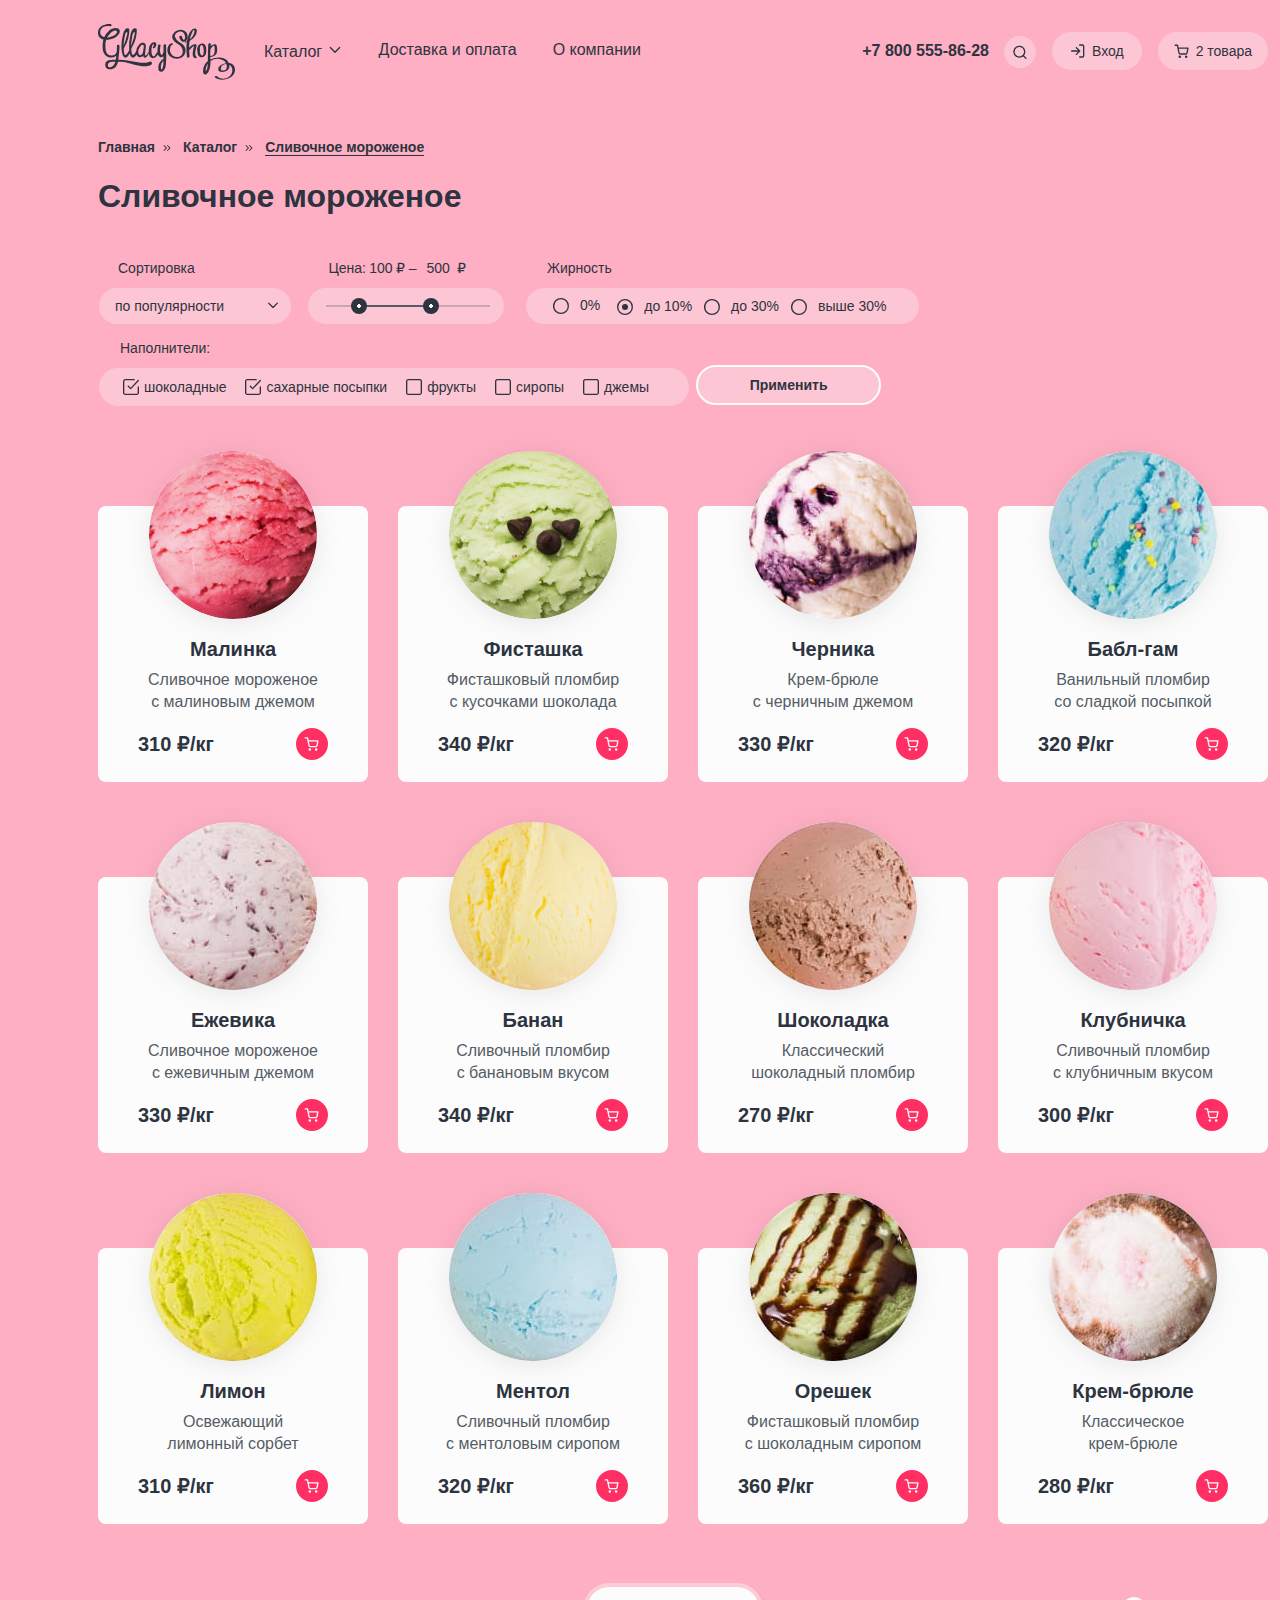
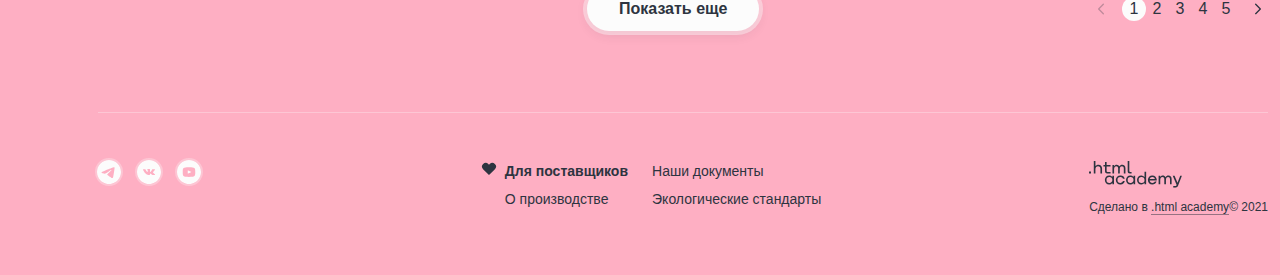
==== commit cafd7218: "Вносит правки по критериям" ====
--- a/catalog.html
+++ b/catalog.html
@@ -109,8 +109,8 @@
 
 
                 <ul class="popover-login-link">
-                  <li class="login-link"><a href="#">Забыли пароль?</a></li>
-                  <li class="login-link"><a href="#">Регистрация</a></li>
+                  <li class="login-link"><a class="link" href="#">Забыли пароль?</a></li>
+                  <li class="login-link"><a class="link" href="#">Регистрация</a></li>
                 </ul>
               </div>
             </div>
@@ -255,7 +255,7 @@
               <li class="catalog-filter-item catalog-filter-item-radio">
                 <label class="control">
                   <input class="control-input visually-hidden" type="radio" name="fat-content" value="0%">
-                  <span class="radio-mark" tabindex="0">
+                  <span class="radio-mark">
                     <svg xmlns="http://www.w3.org/2000/svg" class="radio-mark-checked" width="16" height="16"
                       fill="none" viewBox="0 0 16 16">
                       <g clip-path="url(#a)">
@@ -290,7 +290,7 @@
               <li class="catalog-filter-item">
                 <label class="control">
                   <input class="control-input visually-hidden" type="radio" name="fat-content" value="до 10%" checked>
-                  <span class="radio-mark" tabindex="0">
+                  <span class="radio-mark">
                     <svg xmlns="http://www.w3.org/2000/svg" class="radio-mark-checked" width="16" height="16"
                       fill="none" viewBox="0 0 16 16">
                       <g clip-path="url(#a)">
@@ -325,7 +325,7 @@
               <li class="catalog-filter-item">
                 <label class="control">
                   <input class="control-input visually-hidden" type="radio" name="fat-content" value="до 30%">
-                  <span class="radio-mark" tabindex="0">
+                  <span class="radio-mark">
                     <svg xmlns="http://www.w3.org/2000/svg" class="radio-mark-checked" width="16" height="16"
                       fill="none" viewBox="0 0 16 16">
                       <g clip-path="url(#a)">
@@ -360,7 +360,7 @@
               <li class="catalog-filter-item">
                 <label class="control">
                   <input class="control-input visually-hidden" type="radio" name="fat-content" value="above-30%">
-                  <span class="radio-mark" tabindex="0">
+                  <span class="radio-mark">
                     <svg xmlns="http://www.w3.org/2000/svg" class="radio-mark-checked" width="16" height="16"
                       fill="none" viewBox="0 0 16 16">
                       <g clip-path="url(#a)">
@@ -401,7 +401,7 @@
               <li class="catalog-filter-item">
                 <label class="control-fillers">
                   <input class="control-input visually-hidden" type="checkbox" name="chocolate" checked>
-                  <span class="control-mark" tabindex="0"><svg class="control-mark-icon-checked" width="16" height="16"
+                  <span class="control-mark"><svg class="control-mark-icon-checked" width="16" height="16"
                       viewBox="0 0 16 16" fill="none" xmlns="http://www.w3.org/2000/svg">
                       <path fill-rule="evenodd" clip-rule="evenodd"
                         d="M1.61532 1.61526C1.7958 1.43471 2.04051 1.33333 2.29562 1.33333H11.2545C11.6227 1.33333 11.9212 1.03486 11.9212 0.666667C11.9212 0.298477 11.6227 0 11.2545 0H2.29562C1.68671 0 1.10279 0.241993 0.672314 0.672654C0.241845 1.1033 6.10352e-05 1.68733 6.10352e-05 2.29624V13.7033C6.10352e-05 14.3122 0.241845 14.8962 0.672314 15.3269C1.10279 15.7575 1.68671 15.9995 2.29562 15.9995H13.6978C14.3067 15.9995 14.8907 15.7575 15.3211 15.3269C15.7516 14.8962 15.9934 14.3122 15.9934 13.7033V7.99976C15.9934 7.63157 15.6949 7.3331 15.3267 7.3331C14.9585 7.3331 14.6601 7.63157 14.6601 7.99976V13.7033C14.6601 13.9588 14.5586 14.2037 14.3781 14.3843C14.1977 14.5648 13.9529 14.6662 13.6978 14.6662H2.29562C2.04051 14.6662 1.7958 14.5648 1.61532 14.3843C1.43484 14.2037 1.33339 13.9588 1.33339 13.7033V2.29624C1.33339 2.04077 1.43484 1.79582 1.61532 1.61526ZM15.8167 1.9404C16.0699 1.6731 16.0585 1.25115 15.7912 0.997933C15.5239 0.74472 15.1019 0.756136 14.8487 1.02343L7.61408 8.66042L5.78248 6.72695C5.52927 6.45966 5.10732 6.44824 4.84002 6.70145C4.57272 6.95467 4.56131 7.37662 4.81452 7.64392L7.1301 10.0883C7.256 10.2212 7.43101 10.2965 7.61408 10.2965C7.79715 10.2965 7.97216 10.2212 8.09806 10.0883L15.8167 1.9404Z"
@@ -428,7 +428,7 @@
               <li class="catalog-filter-item">
                 <label class="control-fillers">
                   <input class="control-input visually-hidden" type="checkbox" name="sugar-sprinkles" checked>
-                  <span class="control-mark" tabindex="0"><svg class="control-mark-icon-checked" width="16" height="16"
+                  <span class="control-mark"><svg class="control-mark-icon-checked" width="16" height="16"
                       viewBox="0 0 16 16" fill="none" xmlns="http://www.w3.org/2000/svg">
                       <path fill-rule="evenodd" clip-rule="evenodd"
                         d="M1.61532 1.61526C1.7958 1.43471 2.04051 1.33333 2.29562 1.33333H11.2545C11.6227 1.33333 11.9212 1.03486 11.9212 0.666667C11.9212 0.298477 11.6227 0 11.2545 0H2.29562C1.68671 0 1.10279 0.241993 0.672314 0.672654C0.241845 1.1033 6.10352e-05 1.68733 6.10352e-05 2.29624V13.7033C6.10352e-05 14.3122 0.241845 14.8962 0.672314 15.3269C1.10279 15.7575 1.68671 15.9995 2.29562 15.9995H13.6978C14.3067 15.9995 14.8907 15.7575 15.3211 15.3269C15.7516 14.8962 15.9934 14.3122 15.9934 13.7033V7.99976C15.9934 7.63157 15.6949 7.3331 15.3267 7.3331C14.9585 7.3331 14.6601 7.63157 14.6601 7.99976V13.7033C14.6601 13.9588 14.5586 14.2037 14.3781 14.3843C14.1977 14.5648 13.9529 14.6662 13.6978 14.6662H2.29562C2.04051 14.6662 1.7958 14.5648 1.61532 14.3843C1.43484 14.2037 1.33339 13.9588 1.33339 13.7033V2.29624C1.33339 2.04077 1.43484 1.79582 1.61532 1.61526ZM15.8167 1.9404C16.0699 1.6731 16.0585 1.25115 15.7912 0.997933C15.5239 0.74472 15.1019 0.756136 14.8487 1.02343L7.61408 8.66042L5.78248 6.72695C5.52927 6.45966 5.10732 6.44824 4.84002 6.70145C4.57272 6.95467 4.56131 7.37662 4.81452 7.64392L7.1301 10.0883C7.256 10.2212 7.43101 10.2965 7.61408 10.2965C7.79715 10.2965 7.97216 10.2212 8.09806 10.0883L15.8167 1.9404Z"
@@ -455,7 +455,7 @@
               <li class="catalog-filter-item">
                 <label class="control-fillers">
                   <input class="control-input visually-hidden" type="checkbox" name="fruits">
-                  <span class="control-mark" tabindex="0"><svg class="control-mark-icon-checked" width="16" height="16"
+                  <span class="control-mark"><svg class="control-mark-icon-checked" width="16" height="16"
                       viewBox="0 0 16 16" fill="none" xmlns="http://www.w3.org/2000/svg">
                       <path fill-rule="evenodd" clip-rule="evenodd"
                         d="M1.61532 1.61526C1.7958 1.43471 2.04051 1.33333 2.29562 1.33333H11.2545C11.6227 1.33333 11.9212 1.03486 11.9212 0.666667C11.9212 0.298477 11.6227 0 11.2545 0H2.29562C1.68671 0 1.10279 0.241993 0.672314 0.672654C0.241845 1.1033 6.10352e-05 1.68733 6.10352e-05 2.29624V13.7033C6.10352e-05 14.3122 0.241845 14.8962 0.672314 15.3269C1.10279 15.7575 1.68671 15.9995 2.29562 15.9995H13.6978C14.3067 15.9995 14.8907 15.7575 15.3211 15.3269C15.7516 14.8962 15.9934 14.3122 15.9934 13.7033V7.99976C15.9934 7.63157 15.6949 7.3331 15.3267 7.3331C14.9585 7.3331 14.6601 7.63157 14.6601 7.99976V13.7033C14.6601 13.9588 14.5586 14.2037 14.3781 14.3843C14.1977 14.5648 13.9529 14.6662 13.6978 14.6662H2.29562C2.04051 14.6662 1.7958 14.5648 1.61532 14.3843C1.43484 14.2037 1.33339 13.9588 1.33339 13.7033V2.29624C1.33339 2.04077 1.43484 1.79582 1.61532 1.61526ZM15.8167 1.9404C16.0699 1.6731 16.0585 1.25115 15.7912 0.997933C15.5239 0.74472 15.1019 0.756136 14.8487 1.02343L7.61408 8.66042L5.78248 6.72695C5.52927 6.45966 5.10732 6.44824 4.84002 6.70145C4.57272 6.95467 4.56131 7.37662 4.81452 7.64392L7.1301 10.0883C7.256 10.2212 7.43101 10.2965 7.61408 10.2965C7.79715 10.2965 7.97216 10.2212 8.09806 10.0883L15.8167 1.9404Z"
@@ -482,7 +482,7 @@
               <li class="catalog-filter-item">
                 <label class="control-fillers">
                   <input class="control-input visually-hidden" type="checkbox" name="syrups">
-                  <span class="control-mark" tabindex="0"><svg class="control-mark-icon-checked" width="16" height="16"
+                  <span class="control-mark"><svg class="control-mark-icon-checked" width="16" height="16"
                       viewBox="0 0 16 16" fill="none" xmlns="http://www.w3.org/2000/svg">
                       <path fill-rule="evenodd" clip-rule="evenodd"
                         d="M1.61532 1.61526C1.7958 1.43471 2.04051 1.33333 2.29562 1.33333H11.2545C11.6227 1.33333 11.9212 1.03486 11.9212 0.666667C11.9212 0.298477 11.6227 0 11.2545 0H2.29562C1.68671 0 1.10279 0.241993 0.672314 0.672654C0.241845 1.1033 6.10352e-05 1.68733 6.10352e-05 2.29624V13.7033C6.10352e-05 14.3122 0.241845 14.8962 0.672314 15.3269C1.10279 15.7575 1.68671 15.9995 2.29562 15.9995H13.6978C14.3067 15.9995 14.8907 15.7575 15.3211 15.3269C15.7516 14.8962 15.9934 14.3122 15.9934 13.7033V7.99976C15.9934 7.63157 15.6949 7.3331 15.3267 7.3331C14.9585 7.3331 14.6601 7.63157 14.6601 7.99976V13.7033C14.6601 13.9588 14.5586 14.2037 14.3781 14.3843C14.1977 14.5648 13.9529 14.6662 13.6978 14.6662H2.29562C2.04051 14.6662 1.7958 14.5648 1.61532 14.3843C1.43484 14.2037 1.33339 13.9588 1.33339 13.7033V2.29624C1.33339 2.04077 1.43484 1.79582 1.61532 1.61526ZM15.8167 1.9404C16.0699 1.6731 16.0585 1.25115 15.7912 0.997933C15.5239 0.74472 15.1019 0.756136 14.8487 1.02343L7.61408 8.66042L5.78248 6.72695C5.52927 6.45966 5.10732 6.44824 4.84002 6.70145C4.57272 6.95467 4.56131 7.37662 4.81452 7.64392L7.1301 10.0883C7.256 10.2212 7.43101 10.2965 7.61408 10.2965C7.79715 10.2965 7.97216 10.2212 8.09806 10.0883L15.8167 1.9404Z"
@@ -509,7 +509,7 @@
               <li class="catalog-filter-item">
                 <label class="control-fillers">
                   <input class="control-input visually-hidden" type="checkbox" name="jams">
-                  <span class="control-mark" tabindex="0"><svg class="control-mark-icon-checked" width="16" height="16"
+                  <span class="control-mark"><svg class="control-mark-icon-checked" width="16" height="16"
                       viewBox="0 0 16 16" fill="none" xmlns="http://www.w3.org/2000/svg">
                       <path fill-rule="evenodd" clip-rule="evenodd"
                         d="M1.61532 1.61526C1.7958 1.43471 2.04051 1.33333 2.29562 1.33333H11.2545C11.6227 1.33333 11.9212 1.03486 11.9212 0.666667C11.9212 0.298477 11.6227 0 11.2545 0H2.29562C1.68671 0 1.10279 0.241993 0.672314 0.672654C0.241845 1.1033 6.10352e-05 1.68733 6.10352e-05 2.29624V13.7033C6.10352e-05 14.3122 0.241845 14.8962 0.672314 15.3269C1.10279 15.7575 1.68671 15.9995 2.29562 15.9995H13.6978C14.3067 15.9995 14.8907 15.7575 15.3211 15.3269C15.7516 14.8962 15.9934 14.3122 15.9934 13.7033V7.99976C15.9934 7.63157 15.6949 7.3331 15.3267 7.3331C14.9585 7.3331 14.6601 7.63157 14.6601 7.99976V13.7033C14.6601 13.9588 14.5586 14.2037 14.3781 14.3843C14.1977 14.5648 13.9529 14.6662 13.6978 14.6662H2.29562C2.04051 14.6662 1.7958 14.5648 1.61532 14.3843C1.43484 14.2037 1.33339 13.9588 1.33339 13.7033V2.29624C1.33339 2.04077 1.43484 1.79582 1.61532 1.61526ZM15.8167 1.9404C16.0699 1.6731 16.0585 1.25115 15.7912 0.997933C15.5239 0.74472 15.1019 0.756136 14.8487 1.02343L7.61408 8.66042L5.78248 6.72695C5.52927 6.45966 5.10732 6.44824 4.84002 6.70145C4.57272 6.95467 4.56131 7.37662 4.81452 7.64392L7.1301 10.0883C7.256 10.2212 7.43101 10.2965 7.61408 10.2965C7.79715 10.2965 7.97216 10.2212 8.09806 10.0883L15.8167 1.9404Z"
--- a/styles/styles.css
+++ b/styles/styles.css
@@ -191,6 +191,10 @@
   border-color: rgba(45, 52, 64, 1);
 }
 
+.pagination-slider:focus-visible path {
+  fill: rgba(45, 52, 64, 1);
+}
+
 .pagination-slider:disabled {
   opacity: 0.4;
 }
@@ -271,7 +275,8 @@
 }
 
 .modal-container-close {
-  display: none; /*Удалить для отображения модального окна*/
+  display: none;
+  /*Удалить для отображения модального окна*/
 }
 
 .modal-item-field {
@@ -361,14 +366,14 @@
   padding: 0;
   max-width: 575px;
   list-style-type: none;
-  margin-right: -7px;
+
   margin-left: -5px;
 }
 
 .navigation-list-icon {
-  min-width: 510px;
+
   margin-left: 15px;
-  margin-right: -241px;
+
   display: flex;
   flex-wrap: wrap;
   align-items: flex-start;
@@ -447,7 +452,8 @@
   color: #B9B9B9;
   box-shadow: 0 8px 16px 0 rgba(45, 52, 64, 0.12);
   z-index: 6;
-  display: none; /*Удалить для отображения поповера*/
+  display: none;
+  /*Удалить для отображения поповера*/
 }
 
 .popover-search-field {
@@ -558,12 +564,15 @@
 .login-button {
   margin-top: 18px;
   margin-right: 23px;
+  cursor: pointer;
 }
 
 .login-footer {
   display: flex;
   flex-wrap: wrap;
   justify-content: start;
+  margin-left: 137px;
+  margin-top: -43px;
 }
 
 .popover-login-link {
@@ -657,7 +666,8 @@
   border-radius: 4px;
   background-color: #FCFCFC;
   box-shadow: 0 15px 40px 0 rgba(45, 52, 64, 0.12);
-  display: none; /*Удалить для отображения поповера*/
+  display: none;
+  /*Удалить для отображения поповера*/
 }
 
 .popover-cart-none-title {
@@ -730,7 +740,8 @@
   background-color: #FCFCFC;
   padding: 48px;
   box-shadow: 0 15px 40px 0 rgba(45, 52, 64, 0.12);
-  display: none; /*Удалить для отображения поповера*/
+  display: none;
+  /*Удалить для отображения поповера*/
 }
 
 .popover-open {
@@ -878,6 +889,16 @@
   position: relative;
 }
 
+.best-product-social-link:focus-visible {
+  outline: none;
+  background-color: rgba(45, 52, 64, 1);
+}
+
+.best-product-social-link:focus-visible rect {
+  stroke: #2D3440;
+  stroke-opacity: 1;
+}
+
 .best-product-social-link:hover {
   background-color: rgba(45, 52, 64, 1);
   box-shadow: 0 0 0 3px rgba(252, 252, 252, 0.3);
@@ -893,10 +914,6 @@
 
 .best-product-social-link:active {
   opacity: 0.5;
-}
-
-.best-product-social-link:focus-visible {
-  box-shadow: inset 0 0 0 0 #2D3440;
 }
 
 .best-product-social-item:nth-child(3) {
@@ -1421,10 +1438,6 @@
   display: block;
 }
 
-button.tooltip-toggle + tooltip-text {
-  display: block;
-}
-
 .tooltip-icon {
   width: 100%;
   height: 100%;
@@ -1586,10 +1599,19 @@
   opacity: 0.5;
 }
 
+.social-link:focus-visible {
+  outline: none;
+  background-color: rgba(45, 52, 64, 1);
+}
+
+.social-link:focus-visible rect {
+  stroke: #2D3440;
+  stroke-opacity: 1;
+}
 
 .navigation-list-suppliers {
   display: grid;
-  grid-template-columns: max-content auto;
+  grid-template-columns: 1fr auto;
   gap: 8px 0;
   max-width: 1171px;
 }
@@ -1753,7 +1775,7 @@
   padding: 0;
   list-style-type: none;
   margin-bottom: 16px;
-  max-width: 1170px
+  max-width: 1170px;
 }
 
 .breadcrumbs-item {
@@ -1919,12 +1941,16 @@
   fill: rgba(252, 252, 252, 1);
 }
 
-.control-input:checked + .control-mark .control-mark-icon-checked {
+.control-input:checked+.control-mark .control-mark-icon-checked {
   display: block;
 }
 
-.control-input:checked + .control-mark .control-mark-icon {
+.control-input:checked+.control-mark .control-mark-icon {
   display: none;
+}
+
+input:focus-visible~.control-mark path {
+  fill: rgba(252, 252, 252, 1);
 }
 
 .radio-mark {
@@ -1950,10 +1976,6 @@
   opacity: 0.4;
 }
 
-.radio-mark:focus-visible path {
-  fill: rgba(252, 252, 252, 1);
-}
-
 .control {
   margin-right: 31px;
   position: relative;
@@ -1964,12 +1986,16 @@
   display: none;
 }
 
-.control-input:checked + .radio-mark .radio-mark-checked {
+.control-input:checked+.radio-mark .radio-mark-checked {
   display: block;
 }
 
-.control-input:checked + .radio-mark .radio-mark-null {
+.control-input:checked+.radio-mark .radio-mark-null {
   display: none;
+}
+
+input:focus-visible~.radio-mark path {
+  fill: rgba(252, 252, 252, 1);
 }
 
 .product-card-button {
@@ -2115,5 +2141,3 @@
 .htmlacademy-link {
   border-bottom: solid 1px rgba(45, 52, 64, 0.5);
 }
-
-
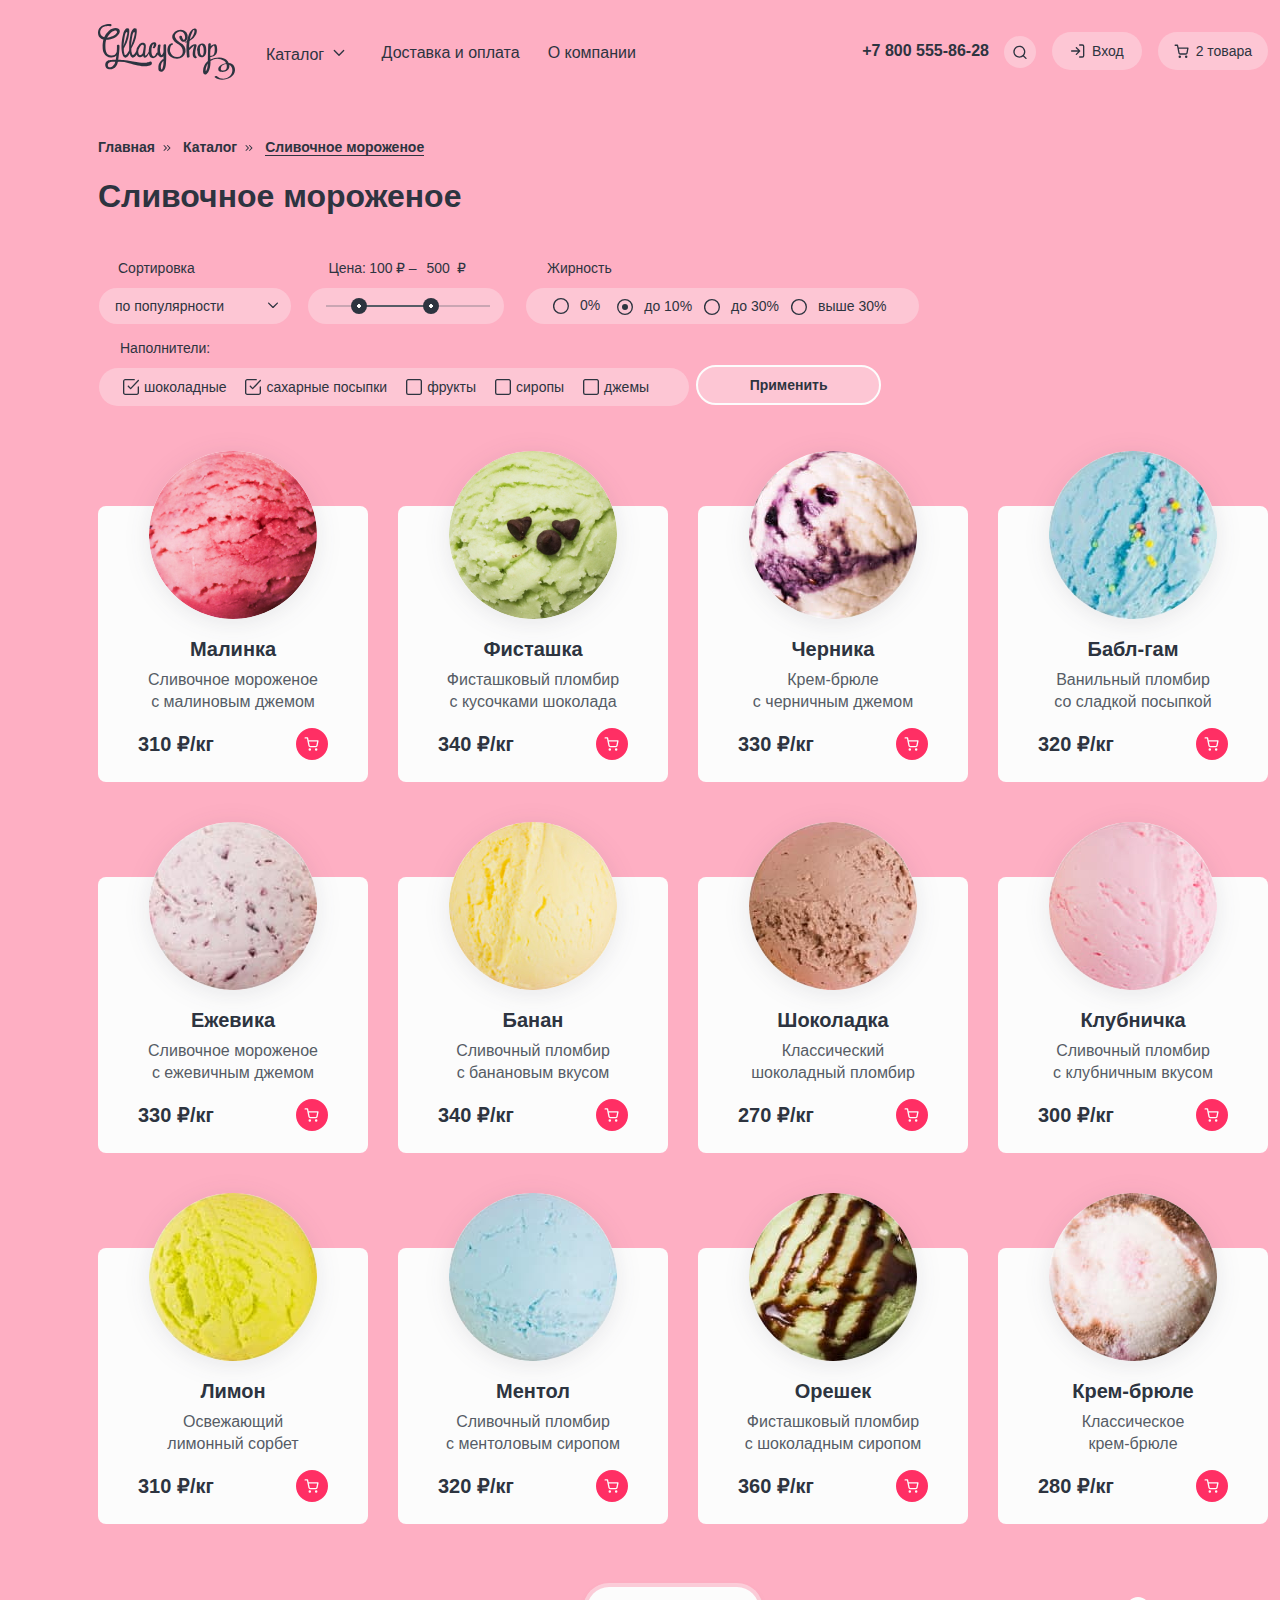
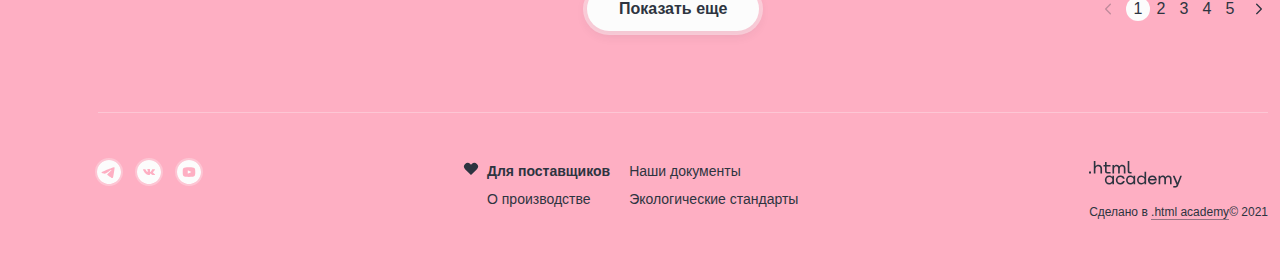
==== commit 3fa73ed7: "Вносит правки по критериям" ====
--- a/catalog.html
+++ b/catalog.html
@@ -5,13 +5,15 @@
   <meta charset="utf-8">
   <title>HTML Academy: Глейси</title>
   <link rel="stylesheet" href="styles/styles.css">
+  <link rel="icon" href="favicon.ico">
+  <link rel="icon" type="image/png" href="images/favicon.png">
 </head>
 
 <body>
   <header class="page-header">
     <nav class="navigation">
       <a class="main-logo link" href="index.html">
-        <img src="images/gllacy-logo.svg" width="137" height="56" alt="Логотип Глейси">
+        <img src="images/gllacy-logo.svg" width="137" height="56" alt="Логотип Глейси.">
       </a>
       <ul class="navigation-list">
         <li class="navigation-item">
@@ -20,18 +22,23 @@
 
           <a class="navigation-link navigation-link-catalog link" href="catalog.html">
             Каталог
-            <svg xmlns="http://www.w3.org/2000/svg" class="catalog-arrow-down" width="16" height="17" fill="#2D3440"
-              viewBox="0 0 16 17">
-              <path fill="" fill-rule="evenodd"
-                d="M3.808 7.053a.667.667 0 1 0-.943.943l4.66 4.66a.664.664 0 0 0 .955 0l4.661-4.66a.667.667 0 0 0-.942-.943l-4.196 4.195-4.195-4.195Z"
-                clip-rule="evenodd" />
-            </svg></a>
+            <span class="catalog-arrow">
+              <svg xmlns="http://www.w3.org/2000/svg" class="catalog-arrow-down" width="16" height="17" fill="#2D3440"
+                viewBox="0 0 16 17">
+                <path fill="" fill-rule="evenodd"
+                  d="M3.808 7.053a.667.667 0 1 0-.943.943l4.66 4.66a.664.664 0 0 0 .955 0l4.661-4.66a.667.667 0 0 0-.942-.943l-4.196 4.195-4.195-4.195Z"
+                  clip-rule="evenodd" />
+              </svg>
+            </span>
+          </a>
           <ul class="navigation-list-sub">
             <li class="navigation-item-sub">
               <a class="navigation-link-sub link" href="#">Новинки</a>
-              <svg xmlns="http://www.w3.org/2000/svg" width="136" height="8" fill="none" viewBox="0 0 136 8">
-                <path stroke="#B9B9B9" d="M16.5 3.5h103" />
-              </svg>
+              <span class="link-sub-separator">
+                <svg xmlns="http://www.w3.org/2000/svg" width="136" height="8" fill="none" viewBox="0 0 136 8">
+                  <path stroke="#B9B9B9" d="M16.5 3.5h103" />
+                </svg>
+              </span>
             </li>
             <li class="navigation-item-sub">
               <a class="navigation-link-sub navigation-link-sub-current link" href="catalog.html">Сливочное</a>
@@ -73,7 +80,8 @@
           <div class="popover-search">
             <div class="popover-search-content">
               <form action="https://echo.htmlacademy.ru/" method="get">
-                <input class="popover-search-field" name="search-popover" placeholder="Поиск по сайту" type="search">
+                <input class="popover-search-field" name="search-popover" placeholder="Поиск по сайту" type="search"
+                  required>
               </form>
             </div>
           </div>
@@ -142,7 +150,7 @@
                 <li class="cart-item">
                   <a class="popover-cart-link link" href="#">
                     <img class="popover-cart-image" src="images/catalog/catalog-1.jpg" width="46" height="46"
-                      alt="Малинка">
+                      alt="Малинка.">
                   </a>
                   <div class="cart-titles">
                     <a class="popover-cart-link link" href="#">
@@ -164,7 +172,7 @@
                 <li class="cart-item">
                   <a class="popover-cart-link link" href="#">
                     <img class="popover-cart-image" src="images/catalog/catalog-4.jpg" width="46" height="46"
-                      alt="Бабл-гам">
+                      alt="Бабл-гам.">
                   </a>
                   <div class="cart-titles">
                     <a class="popover-cart-link link" href="#">
@@ -543,7 +551,8 @@
         <ul class="product-list">
           <li class="product-card">
             <a class="product-card-link link" href="product.html">
-              <img class="product-card-image" src="images/catalog/catalog-1.jpg" width="168" height="168" alt="Малинка">
+              <img class="product-card-image" src="images/catalog/catalog-1.jpg" width="168" height="168"
+                alt="Малинка.">
               <h3 class="product-card-title">Малинка</h3>
               <p class="description">Сливочное мороженое <br> с малиновым джемом</p>
             </a>
@@ -563,7 +572,7 @@
           <li class="product-card">
             <a class="product-card-link link" href="product.html">
               <img class="product-card-image" src="images/catalog/catalog-2.jpg" width="168" height="168"
-                alt="Фисташка">
+                alt="Фисташка.">
               <h3 class="product-card-title">Фисташка</h3>
               <p class="description">Фисташковый пломбир <br> с кусочками шоколада</p>
             </a>
@@ -582,7 +591,8 @@
           </li>
           <li class="product-card">
             <a class="product-card-link link" href="product.html">
-              <img class="product-card-image" src="images/catalog/catalog-3.jpg" width="168" height="168" alt="Черника">
+              <img class="product-card-image" src="images/catalog/catalog-3.jpg" width="168" height="168"
+                alt="Черника.">
               <h3 class="product-card-title">Черника</h3>
               <p class="description">Крем-брюле <br> с черничным джемом</p>
             </a>
@@ -602,7 +612,7 @@
           <li class="product-card">
             <a class="product-card-link link" href="product.html">
               <img class="product-card-image" src="images/catalog/catalog-4.jpg" width="168" height="168"
-                alt="Бабл-гам">
+                alt="Бабл-гам.">
               <h3 class="product-card-title">Бабл-гам</h3>
               <p class="description">Ванильный пломбир <br> со сладкой посыпкой</p>
             </a>
@@ -621,7 +631,8 @@
           </li>
           <li class="product-card">
             <a class="product-card-link link" href="product.html">
-              <img class="product-card-image" src="images/catalog/catalog-5.jpg" width="168" height="168" alt="Ежевика">
+              <img class="product-card-image" src="images/catalog/catalog-5.jpg" width="168" height="168"
+                alt="Ежевика.">
               <h3 class="product-card-title">Ежевика</h3>
               <p class="description">Сливочное мороженое <br> с ежевичным джемом</p>
             </a>
@@ -640,7 +651,7 @@
           </li>
           <li class="product-card">
             <a class="product-card-link link" href="product.html">
-              <img class="product-card-image" src="images/catalog/catalog-6.jpg" width="168" height="168" alt="Банан">
+              <img class="product-card-image" src="images/catalog/catalog-6.jpg" width="168" height="168" alt="Банан.">
               <h3 class="product-card-title">Банан</h3>
               <p class="description">Сливочный пломбир <br> с банановым вкусом</p>
             </a>
@@ -660,7 +671,7 @@
           <li class="product-card">
             <a class="product-card-link link" href="product.html">
               <img class="product-card-image" src="images/catalog/catalog-7.jpg" width="168" height="168"
-                alt="Шоколадка">
+                alt="Шоколадка.">
               <h3 class="product-card-title">Шоколадка</h3>
               <p class="description">Классический <br> шоколадный пломбир</p>
             </a>
@@ -680,7 +691,7 @@
           <li class="product-card">
             <a class="product-card-link link" href="product.html">
               <img class="product-card-image" src="images/catalog/catalog-8.jpg" width="168" height="168"
-                alt="Клубничка">
+                alt="Клубничка.">
               <h3 class="product-card-title">Клубничка</h3>
               <p class="description">Сливочный пломбир <br> с клубничным вкусом</p>
             </a>
@@ -699,7 +710,7 @@
           </li>
           <li class="product-card">
             <a class="product-card-link link" href="product.html">
-              <img class="product-card-image" src="images/catalog/catalog-9.jpg" width="168" height="168" alt="Лимон">
+              <img class="product-card-image" src="images/catalog/catalog-9.jpg" width="168" height="168" alt="Лимон.">
               <h3 class="product-card-title">Лимон</h3>
               <p class="description">Освежающий <br> лимонный сорбет</p>
             </a>
@@ -718,7 +729,8 @@
           </li>
           <li class="product-card">
             <a class="product-card-link link" href="product.html">
-              <img class="product-card-image" src="images/catalog/catalog-10.jpg" width="168" height="168" alt="Ментол">
+              <img class="product-card-image" src="images/catalog/catalog-10.jpg" width="168" height="168"
+                alt="Ментол.">
               <h3 class="product-card-title">Ментол</h3>
               <p class="description">Сливочный пломбир <br> с ментоловым сиропом</p>
             </a>
@@ -737,7 +749,8 @@
           </li>
           <li class="product-card">
             <a class="product-card-link link" href="product.html">
-              <img class="product-card-image" src="images/catalog/catalog-11.jpg" width="168" height="168" alt="Орешек">
+              <img class="product-card-image" src="images/catalog/catalog-11.jpg" width="168" height="168"
+                alt="Орешек.">
               <h3 class="product-card-title">Орешек</h3>
               <p class="description">Фисташковый пломбир <br> с шоколадным сиропом</p>
             </a>
@@ -757,7 +770,7 @@
           <li class="product-card">
             <a class="product-card-link link" href="product.html">
               <img class="product-card-image" src="images/catalog/catalog-12.jpg" width="168" height="168"
-                alt="Крем-брюле">
+                alt="Крем-брюле.">
               <h3 class="product-card-title">Крем-брюле</h3>
               <p class="description">Классическое <br> крем-брюле </p>
             </a>
@@ -881,7 +894,7 @@
     </section>
     <div class="credits">
       <a class="logo-academy link" href="https://htmlacademy.ru/">
-        <img class="logo-academy" src="images/html-academy-logo.svg" width="93" height="27" alt="Логотип HTML Academy">
+        <img class="logo-academy" src="images/html-academy-logo.svg" width="93" height="27" alt="Логотип HTML Academy.">
       </a>
       <p class="about-text">Сделано в <a class="htmlacademy-link navigation-link-footer link"
           href="https://htmlacademy.ru/">.html academy</a>© 2021</p>
--- a/styles/styles.css
+++ b/styles/styles.css
@@ -40,8 +40,8 @@
   font-family: "Inter", sans-serif;
   font-size: 16px;
   line-height: 22px;
-  color: #2D3440;
-  background-color: #FEAFC3;
+  color: #2d3440;
+  background-color: #feafc3;
   min-width: 1366px;
 }
 
@@ -50,15 +50,15 @@
 }
 
 body.slider-2 {
-  background-color: #69A9FF;
+  background-color: #69a9ff;
 }
 
 body.slider-3 {
-  background-color: #FCC850;
+  background-color: #fcc850;
 }
 
 body.slider-1 {
-  background-color: #FEAFC3;
+  background-color: #feafc3;
 }
 
 .slider__items {
@@ -169,12 +169,12 @@
   z-index: 5;
   width: 38px;
   height: 38px;
-  border: 2px solid #FCFCFC;
+  border: 2px solid #fcfcfc;
   background-color: rgba(252, 252, 252, 0.3);
 }
 
 .pagination-slider:hover {
-  background-color: #FCFCFC;
+  background-color: #fcfcfc;
 }
 
 .pagination-slider:hover path {
@@ -215,13 +215,13 @@
 }
 
 .slider__button.active {
-  background-color: #FCFCFC;
+  background-color: #fcfcfc;
 }
 
 .slider__button:hover {
   background-color: rgba(252, 252, 252, 0.3);
   border-radius: 100px;
-  border-color: #FCFCFC;
+  border-color: #fcfcfc;
 }
 
 .slider__button:active {
@@ -232,11 +232,11 @@
 
 .slider__button:focus-visible {
   background-color: rgba(252, 252, 252, 0.3);
-  border-color: #2D3440;
+  border-color: #2d3440;
 }
 
 .link {
-  color: #2D3440;
+  color: #2d3440;
   text-decoration: none;
 }
 
@@ -267,7 +267,7 @@
   position: relative;
   margin: auto;
   padding: 64px;
-  background-color: #FCFCFC;
+  background-color: #fcfcfc;
   box-shadow: 0 15px 40px 0 rgba(45, 52, 64, 0.12);
   width: 570px;
   min-height: 545px;
@@ -275,8 +275,8 @@
 }
 
 .modal-container-close {
-  display: none;
-  /*Удалить для отображения модального окна*/
+  z-index: 10;
+  display: none; /*Удалить для отображения модального окна*/
 }
 
 .modal-item-field {
@@ -284,38 +284,40 @@
   width: 442px;
   height: 48px;
   border-radius: 4px;
-  border: 1px solid #B9B9B9;
+  border: 1px solid #b9b9b9;
   background-color: #fff;
   padding: 14px 16px;
-  color: #B9B9B9;
+  color: #b9b9b9;
   line-height: 20px;
   margin-bottom: 16px;
   font-size: 16px;
 }
 
 .modal-item-field::placeholder {
-  color: #B9B9B9;
+  color: #b9b9b9;
 }
 
 .modal-item-field:hover {
-  border-color: #2D3440;
+  border-color: #2d3440;
 }
 
 .modal-item-field:active {
-  box-shadow: 0 0 0 1px #2D3440;
+  box-shadow: 0 0 0 1px #2d3440;
 }
 
 .modal-item-field:focus-visible {
-  box-shadow: 0 0 0 1px #2D3440;
+  box-shadow: 0 0 0 1px #2d3440;
 }
 
 .modal-title {
-  margin-bottom: 32px;
+  margin: 0;
+  margin-top: 1px;
+  margin-bottom: 36px;
 }
 
 .modal-item-field-message {
   min-height: 149px;
-  margin-bottom: 32px;
+  margin-bottom: 27px;
   resize: none;
 }
 
@@ -340,6 +342,7 @@
 
 .modal-button {
   margin-left: 292px;
+  cursor: pointer;
 }
 
 .page-header {
@@ -356,7 +359,7 @@
 
 .main-logo {
   min-width: 137px;
-  margin-right: 16px;
+  margin-right: 18px;
 }
 
 .navigation-list {
@@ -393,12 +396,12 @@
 }
 
 .navigation-link:active {
-  background-color: #FCFCFC;
+  background-color: #fcfcfc;
 }
 
 .navigation-link:focus-visible {
   background-color: rgba(252, 252, 252, 0.5);
-  border-color: #2D3440;
+  border-color: #2d3440;
 }
 
 .navigation-link-icon {
@@ -432,12 +435,12 @@
 }
 
 .navigation-link-search:active {
-  background-color: #FCFCFC;
+  background-color: #fcfcfc;
 }
 
 .navigation-link-search:focus-visible {
   background-color: rgba(252, 252, 252, 0.5);
-  border-color: #2D3440;
+  border-color: #2d3440;
 }
 
 .popover-search {
@@ -448,21 +451,21 @@
   height: 96px;
   padding: 24px 16px;
   border-radius: 4px;
-  background-color: #FCFCFC;
-  color: #B9B9B9;
+  background-color: #fcfcfc;
+  color: #b9b9b9;
   box-shadow: 0 8px 16px 0 rgba(45, 52, 64, 0.12);
   z-index: 6;
-  display: none;
-  /*Удалить для отображения поповера*/
+  display: none; /*Удалить для отображения поповера*/
 }
 
 .popover-search-field {
+  font-family: "Inter", sans-serif;
   width: 324px;
   height: 48px;
   padding: 14px;
   padding-left: 16px;
   color: rgba(45, 52, 64, 1);
-  border: 1px solid #B9B9B9;
+  border: 1px solid #b9b9b9;
   border-radius: 4px;
   background-color: #fff;
   font-size: 16px;
@@ -473,15 +476,15 @@
 }
 
 .popover-search-field:hover {
-  border-color: #2D3440;
+  border-color: #2d3440;
 }
 
 .popover-search-field:active {
-  box-shadow: 0 0 0 1px #2D3440;
+  box-shadow: 0 0 0 1px #2d3440;
 }
 
 .popover-search-field:focus-visible {
-  box-shadow: 0 0 0 1px #2D3440;
+  box-shadow: 0 0 0 1px #2d3440;
 }
 
 .navigation-link-login {
@@ -495,12 +498,12 @@
 }
 
 .navigation-link-login:active {
-  background-color: #FCFCFC;
+  background-color: #fcfcfc;
 }
 
 .navigation-link-login:focus-visible {
   background-color: rgba(252, 252, 252, 0.5);
-  border-color: #2D3440;
+  border-color: #2d3440;
 }
 
 .navigation-link-login .navigation-icon {
@@ -517,7 +520,7 @@
   width: 420px;
   min-height: 350px;
   padding: 48px;
-  background-color: #FCFCFC;
+  background-color: #fcfcfc;
   border-radius: 4px;
   box-shadow: 0 15px 40px 0 rgba(45, 52, 64, 0.12);
   display: none; /*Удалить для отображение поповера*/
@@ -531,30 +534,31 @@
 }
 
 .login-form-field {
+  font-family: "Inter", sans-serif;
   width: 324px;
   height: 48px;
   font-size: 16px;
-  color: #2D3440;
+  color: #2d3440;
   border-radius: 4px;
-  border: 1px solid #B9B9B9;
-  background-color: #FFF;
+  border: 1px solid #b9b9b9;
+  background-color: #fff;
   padding: 14px 16px;
 }
 
 .login-form-field::placeholder {
-  color: #B9B9B9;
+  color: #b9b9b9;
 }
 
 .login-form-field:hover {
-  border-color: #2D3440;
+  border-color: #2d3440;
 }
 
 .login-form-field:active {
-  box-shadow: 0 0 0 1px #2D3440;
+  box-shadow: 0 0 0 1px #2d3440;
 }
 
 .login-form-field:focus-visible {
-  box-shadow: 0 0 0 1px #2D3440;
+  box-shadow: 0 0 0 1px #2d3440;
 }
 
 .login-form-field-email {
@@ -591,14 +595,14 @@
 }
 
 .login-link {
-  border-bottom: solid 1px #2D3440;
+  border-bottom: solid 1px #2d3440;
 }
 
 .navigation-list-sub {
   border-radius: 4px;
 }
 
-ul .navigation-list-sub {
+ul.navigation-list-sub {
   position: absolute;
   padding: 8px 0;
   top: 100%;
@@ -610,8 +614,13 @@
 li.navigation-item:hover ul.navigation-list-sub {
   display: block;
   z-index: 5;
-  background-color: #FCFCFC;
+  background-color: #fcfcfc;
   font-size: 14px;
+}
+
+.catalog-arrow {
+  margin-right: 7px;
+  margin-left: 2px;
 }
 
 li.navigation-item:hover .catalog-arrow-down {
@@ -624,13 +633,13 @@
 }
 
 .navigation-link-catalog:hover {
-  background-color: #FF4A78;
-  color: #FCFCFC;
+  background-color: #ff4a78;
+  color: #fcfcfc;
 }
 
 li.navigation-item:hover .navigation-link-catalog {
-  background-color: #FF4A78;
-  color: #FCFCFC;
+  background-color: #ff4a78;
+  color: #fcfcfc;
 }
 
 .navigation-link-sub {
@@ -639,19 +648,25 @@
 }
 
 .navigation-link-sub:hover {
-  background-color: #FFCBD8;
+  background-color: #ffcbd8;
 }
 
 .navigation-link-sub:active {
-  background-color: #F79;
+  background-color: #f79;
 }
 
 .navigation-item-sub:first-child {
   font-weight: 700;
+  margin-bottom: -7px;
+}
+
+.link-sub-separator {
+  display: block;
+  margin-top: -4px;
 }
 
 .navigation-link-sub-current {
-  background-color: #FF4A78;
+  background-color: #ff4a78;
   color: rgba(252, 252, 252, 1);
 }
 
@@ -664,7 +679,7 @@
   width: 288px;
   height: 156px;
   border-radius: 4px;
-  background-color: #FCFCFC;
+  background-color: #fcfcfc;
   box-shadow: 0 15px 40px 0 rgba(45, 52, 64, 0.12);
   display: none;
   /*Удалить для отображения поповера*/
@@ -698,7 +713,7 @@
 }
 
 .navigation-link-basket:active {
-  background-color: #FCFCFC;
+  background-color: #fcfcfc;
 }
 
 .icon-red {
@@ -725,8 +740,8 @@
 }
 
 .navigation-link-basket-none {
-  background-color: #FF4A78;
-  color: #FCFCFC;
+  background-color: #ff4a78;
+  color: #fcfcfc;
 }
 
 .popover {
@@ -737,7 +752,7 @@
   width: 441px;
   min-height: 382px;
   border-radius: 4px;
-  background-color: #FCFCFC;
+  background-color: #fcfcfc;
   padding: 48px;
   box-shadow: 0 15px 40px 0 rgba(45, 52, 64, 0.12);
   display: none;
@@ -752,28 +767,34 @@
   margin: 0;
   padding: 0;
   list-style-type: none;
-  border-bottom: solid 1px #E7E7E7;
+  border-bottom: solid 1px #e7e7e7;
   margin-bottom: 32px;
 }
 
 .cart-item:last-child {
-  margin-bottom: 32px;
+  margin-bottom: 24px;
 }
 
 .popover-title {
-  margin-bottom: 32px;
+  margin: 0;
+  margin-bottom: 37px;
+  margin-top: 3px;
   font-size: 24px;
 }
 
 .popover-cart-title {
   font-size: 18px;
-  margin: 0;
+  margin-right: 59px;
+  margin-top: -1px;
+  margin-left: -6px;
+  margin-bottom: 3px;
 }
 
 .popover-cart-subtitle {
-  color: #B9B9B9;
+  color: #b9b9b9;
   line-height: 20px;
   margin: 0;
+  margin-left: -6px;
 }
 
 .popover-content {
@@ -783,7 +804,9 @@
 .popover-cart-price {
   font-size: 18px;
   font-weight: 700;
-  margin-top: 5px;
+  margin: 0;
+  margin-top: 12px;
+  margin-right: -5px;
 }
 
 .popover-button {
@@ -799,7 +822,7 @@
   display: flex;
   flex-wrap: wrap;
   justify-content: space-between;
-  margin-bottom: 24px;
+  margin-bottom: 19px;
 }
 
 .cart-item-button {
@@ -809,7 +832,9 @@
   background-color: transparent;
   padding: 0;
   margin: 0;
-  margin-top: 5px;
+  margin-left: 34px;
+  margin-top: 12px;
+  cursor: pointer;
 }
 
 .contacts-address {
@@ -832,7 +857,7 @@
 }
 
 .description {
-  color: #565C66;
+  color: #565c66;
   margin: 0;
 }
 
@@ -895,7 +920,7 @@
 }
 
 .best-product-social-link:focus-visible rect {
-  stroke: #2D3440;
+  stroke: #2d3440;
   stroke-opacity: 1;
 }
 
@@ -940,6 +965,8 @@
 .navigation-item {
   line-height: 20px;
   position: relative;
+  margin-right: -8px;
+  margin-top: 5px;
 }
 
 .navigation-item-icon {
@@ -964,7 +991,7 @@
   text-align: center;
   padding: 12px 32px;
   border-radius: 26px;
-  background: #FCFCFC;
+  background: #fcfcfc;
   box-shadow: 0 0 0 4px rgba(252, 252, 252, 0.4), 0 4px 12px 0 rgba(45, 52, 64, 0.1);
   line-height: 20px;
   display: inline-block;
@@ -972,16 +999,16 @@
 
 .button-white:hover {
   background-color: rgba(252, 252, 252, 0.4);
-  box-shadow: 0 0 0 4px #FCFCFC, 0 4px 12px 0 rgba(45, 52, 64, 0.1);
+  box-shadow: 0 0 0 4px #fcfcfc, 0 4px 12px 0 rgba(45, 52, 64, 0.1);
 }
 
 .button-white:active {
-  background-color: #FCFCFC;
-  box-shadow: 0 0 0 2px #2D3440, 0 4px 12px 0 rgba(45, 52, 64, 0.1);
+  background-color: #fcfcfc;
+  box-shadow: 0 0 0 2px #2d3440, 0 4px 12px 0 rgba(45, 52, 64, 0.1);
 }
 
 .button-white:disabled {
-  background-color: #E7E7E7;
+  background-color: #e7e7e7;
   border: 4px solid rgba(252, 252, 252, 0.4);
 }
 
@@ -994,7 +1021,7 @@
   text-align: center;
   padding: 12px 32px;
   border-radius: 26px;
-  background: #FF2F64;
+  background: #ff2f64;
   box-shadow: 0 0 0 4px rgba(255, 47, 100, 0.3), 0 4px 12px 0 rgba(45, 52, 64, 0.1);
   border: none;
   display: inline-block;
@@ -1002,32 +1029,32 @@
 
 .button-red:hover {
   background-color: rgba(252, 252, 252, 0.3);
-  box-shadow: 0 0 0 4px #FF2F64, 0 4px 12px 0 rgba(45, 52, 64, 0.1);
-  color: #2D3440;
+  box-shadow: 0 0 0 4px #ff2f64, 0 4px 12px 0 rgba(45, 52, 64, 0.1);
+  color: #2d3440;
 }
 
 .button-red:active {
-  background-color: #FEAFC3;
-  box-shadow: 0 0 0 2px #2D3440, 0 4px 12px 0 rgba(45, 52, 64, 0.1);
-  color: #FCFCFC;
+  background-color: #feafc3;
+  box-shadow: 0 0 0 2px #2d3440, 0 4px 12px 0 rgba(45, 52, 64, 0.1);
+  color: #fcfcfc;
 }
 
 .button-red:focus-visible {
-  background-color: #FF2F64;
-  box-shadow: 0 0 0 2px #2D3440, 0 4px 12px 0 rgba(45, 52, 64, 0.1);
-  color: #FCFCFC;
+  background-color: #ff2f64;
+  box-shadow: 0 0 0 2px #2d3440, 0 4px 12px 0 rgba(45, 52, 64, 0.1);
+  color: #fcfcfc;
 }
 
 .button-red:disabled {
-  background-color: #B9B9B9;
+  background-color: #b9b9b9;
   border: 4px solid rgba(185, 185, 185, 0.3);
-  color: #565C66;
+  color: #565c66;
 }
 
 .contacts-phone {
   display: block;
   font-family: "Inter", sans-serif;
-  color: #2D3440;
+  color: #2d3440;
   font-style: normal;
   font-weight: 700;
 }
@@ -1075,7 +1102,7 @@
 }
 
 .promotion-item {
-  background-color: #F79;
+  background-color: #f79;
   width: 570px;
   border-radius: 16px;
   background-repeat: no-repeat;
@@ -1128,7 +1155,7 @@
 
 .product-card {
   border-radius: 8px;
-  background: #FCFCFC;
+  background: #fcfcfc;
   width: 270px;
   text-align: center;
   margin-top: 55px;
@@ -1184,7 +1211,7 @@
 }
 
 .about-wrapper {
-  background: #FFF;
+  background: #fff;
   border-radius: 16px;
   padding: 56px 40px;
 }
@@ -1228,7 +1255,7 @@
 }
 
 .new-in-blog-title {
-  color: #2D3440;
+  color: #2d3440;
   font-size: 24px;
   font-weight: 700;
   line-height: 30px;
@@ -1254,7 +1281,7 @@
 }
 
 .newsletter-wrapper {
-  background: #FFF;
+  background: #fff;
   border-radius: 16px;
   padding: 26px;
 }
@@ -1267,7 +1294,7 @@
   font-family: "Inter", sans-serif;
   font-size: 16px;
   border-radius: 4px;
-  border: 1px solid #B9B9B9;
+  border: 1px solid #b9b9b9;
   padding: 14px;
   width: 332px;
   color: rgba(45, 52, 64, 1);
@@ -1279,20 +1306,20 @@
 }
 
 .newsletter-form:hover {
-  border-color: #2D3440;
+  border-color: #2d3440;
 }
 
 .newsletter-form:focus-visible {
-  border-color: #2D3440;
+  border-color: #2d3440;
 }
 
 input.error {
-  border: 1px solid var(--status-error, #EA5454);
+  border: 1px solid #ea5454;
 }
 
 input.error:hover {
-  border-color: #EA5454;
-  box-shadow: 0 0 0 1px #EA5454;
+  border-color: #ea5454;
+  box-shadow: 0 0 0 1px #ea5454;
 }
 
 .newsletter-button {
@@ -1361,7 +1388,7 @@
 .delivery-data-wrapper {
   width: 500px;
   border-radius: 8px;
-  background: #FCFCFC;
+  background: #fcfcfc;
   box-shadow: 0 15px 40px 0 rgba(45, 52, 64, 0.12);
   padding: 40px;
   justify-content: center;
@@ -1406,10 +1433,10 @@
   width: 100%;
   margin-top: 8px;
   padding: 14px 16px;
-  color: #2D3440;
+  color: #2d3440;
   border-radius: 4px;
-  border: 1px solid #B9B9B9;
-  background-color: #FFF;
+  border: 1px solid #b9b9b9;
+  background-color: #fff;
 }
 
 .form-item::placeholder {
@@ -1417,11 +1444,11 @@
 }
 
 .form-item:hover {
-  border-color: #2D3440;
+  border-color: #2d3440;
 }
 
 .form-item:focus-visible {
-  border-color: #2D3440;
+  border-color: #2d3440;
 }
 
 .tooltip {
@@ -1448,11 +1475,11 @@
 span.tooltip-text {
   font-size: 12px;
   line-height: 16px;
-  color: #565C66;
+  color: #565c66;
   font-weight: 400;
   min-height: 36px;
   min-width: 169px;
-  border: 1px solid #B9B9B9;
+  border: 1px solid #b9b9b9;
   position: absolute;
   background: #fff;
   top: -8px;
@@ -1472,8 +1499,8 @@
   width: 10px;
   height: 10px;
   position: absolute;
-  border-top: 1px solid #B9B9B9;
-  border-left: 1px solid #B9B9B9;
+  border-top: 1px solid #b9b9b9;
+  border-left: 1px solid #b9b9b9;
   background-color: #fff;
   transform: rotate(-45deg);
   top: 8px;
@@ -1483,12 +1510,12 @@
 .contacts {
   border-radius: 16px;
   background-image: url("../images/background/background-7.jpg");
-  background-color: #E8DDDB;
+  background-color: #e8dddb;
   background-position: center;
   background-size: cover;
   width: 1170px;
   min-height: 492px;
-  margin-bottom: 48px;
+  margin-bottom: 51px;
   padding: 64px;
 }
 
@@ -1505,7 +1532,7 @@
   width: 343px;
   min-height: 364px;
   border-radius: 8px;
-  background: #FCFCFC;
+  background: #fcfcfc;
   box-shadow: 0 8px 16px 0 rgba(45, 52, 64, 0.12);
   padding: 40px;
 }
@@ -1605,7 +1632,7 @@
 }
 
 .social-link:focus-visible rect {
-  stroke: #2D3440;
+  stroke: #2d3440;
   stroke-opacity: 1;
 }
 
@@ -1621,6 +1648,7 @@
   flex-wrap: wrap;
   max-width: 500px;
   margin: 0 auto;
+  margin-left: 247px;
 }
 
 .suppliers-item {
@@ -1630,6 +1658,8 @@
   line-height: 20px;
   position: relative;
   padding-left: 24px;
+  margin-top: 0;
+  margin-left: 3px;
 }
 
 .for-suppliers {
@@ -1640,6 +1670,10 @@
   position: absolute;
   top: 0;
   left: 0;
+}
+
+.logo-academy {
+  margin-bottom: 5px;
 }
 
 .about-text {
@@ -1685,7 +1719,7 @@
   top: 0;
   left: 8px;
   height: 2px;
-  background-color: #565C66;
+  background-color: #565c66;
 }
 
 button.range-toggle {
@@ -1697,21 +1731,21 @@
   border: 0;
   position: absolute;
   top: -7px;
-  background-image: radial-gradient(#FCFCFC 2px, #2D3440 2px);
+  background-image: radial-gradient(#fcfcfc 2px, #2d3440 2px);
   cursor: pointer;
 }
 
 button.range-toggle:hover {
-  background-image: radial-gradient(#2D3440 2px, #FCFCFC 2px);
+  background-image: radial-gradient(#2d3440 2px, #fcfcfc 2px);
 }
 
 button.range-toggle:active {
-  background-image: radial-gradient(#2D3440 2px, #2D3440 2px);
+  background-image: radial-gradient(#2d3440 2px, #2d3440 2px);
 }
 
 button.range-toggle:focus-visible {
-  background-image: radial-gradient(#2D3440 2px, #FCFCFC 2px);
-  box-shadow: inset 0 0 0 0 #2D3440;
+  background-image: radial-gradient(#2d3440 2px, #fcfcfc 2px);
+  box-shadow: inset 0 0 0 0 #2d3440;
 }
 
 .toggle-max {
@@ -1750,7 +1784,7 @@
   background-color: transparent;
   border: none;
   appearance: textfield;
-  color: #2D3440;
+  color: #2d3440;
 }
 
 .range-input::-webkit-outer-spin-button,
@@ -1795,7 +1829,7 @@
 }
 
 .breadcrumbs-link-current {
-  border-bottom: 1px solid #2D3440;
+  border-bottom: 1px solid #2d3440;
 }
 
 .breadcrumbs-link-arrow {
@@ -1846,7 +1880,7 @@
 .select-control {
   font-family: "Inter", sans-serif;
   font-size: 14px;
-  color: #2D3440;
+  color: #2d3440;
   -webkit-appearance: none;
   -moz-appearance: none;
   appearance: none;
@@ -1869,9 +1903,9 @@
   width: 185px;
   padding: 8px 32px;
   border-radius: 20px;
-  border: 2px solid #FCFCFC;
+  border: 2px solid #fcfcfc;
   background: rgba(252, 252, 252, 0.3);
-  color: #2D3440;
+  color: #2d3440;
   cursor: pointer;
   margin-bottom: 16px;
   margin-right: 14px;
@@ -1879,7 +1913,7 @@
 }
 
 .button-light:hover {
-  background-color: #FCFCFC;
+  background-color: #fcfcfc;
   border-color: rgba(252, 252, 252, 0.3);
 }
 
@@ -1891,7 +1925,7 @@
 .button-light:disabled {
   background-color: rgba(252, 252, 252, 0.3);
   opacity: 0.4;
-  border: 2px solid #FCFCFC;
+  border: 2px solid #fcfcfc;
 }
 
 .catalog-form {
@@ -1941,15 +1975,15 @@
   fill: rgba(252, 252, 252, 1);
 }
 
-.control-input:checked+.control-mark .control-mark-icon-checked {
+.control-input:checked + .control-mark .control-mark-icon-checked {
   display: block;
 }
 
-.control-input:checked+.control-mark .control-mark-icon {
+.control-input:checked + .control-mark .control-mark-icon {
   display: none;
 }
 
-input:focus-visible~.control-mark path {
+input:focus-visible ~ .control-mark path {
   fill: rgba(252, 252, 252, 1);
 }
 
@@ -1986,22 +2020,22 @@
   display: none;
 }
 
-.control-input:checked+.radio-mark .radio-mark-checked {
+.control-input:checked + .radio-mark .radio-mark-checked {
   display: block;
 }
 
-.control-input:checked+.radio-mark .radio-mark-null {
+.control-input:checked + .radio-mark .radio-mark-null {
   display: none;
 }
 
-input:focus-visible~.radio-mark path {
+input:focus-visible ~ .radio-mark path {
   fill: rgba(252, 252, 252, 1);
 }
 
 .product-card-button {
   position: relative;
-  background-color: #FF2F64;
-  border: solid 2px #FF2F64;
+  background-color: #ff2f64;
+  border: solid 2px #ff2f64;
   border-radius: 26px;
   width: 32px;
   height: 32px;
@@ -2055,7 +2089,7 @@
 .pagination-show-more {
   justify-content: center;
   border: none;
-  color: #2D3440;
+  color: #2d3440;
   cursor: pointer;
 }
 
@@ -2098,7 +2132,7 @@
 }
 
 .pagination-current {
-  background-color: #FCFCFC;
+  background-color: #fcfcfc;
   border-radius: 50px;
 }
 
@@ -2108,7 +2142,7 @@
 
 .pagination-link:active {
   background-color: rgba(252, 252, 252, 0.5);
-  border-color: #FCFCFC;
+  border-color: #fcfcfc;
 }
 
 .pagination-prev {
@@ -2118,7 +2152,7 @@
   background-repeat: no-repeat;
   display: block;
   width: 24px;
-  margin-right: 8px;
+  margin-right: 5px;
   cursor: pointer;
 }
 
@@ -2129,7 +2163,8 @@
   background-repeat: no-repeat;
   display: block;
   width: 24px;
-  margin-left: 8px;
+  margin-left: 5px;
+  margin-right: -2px;
 }
 
 .inner-footer {
